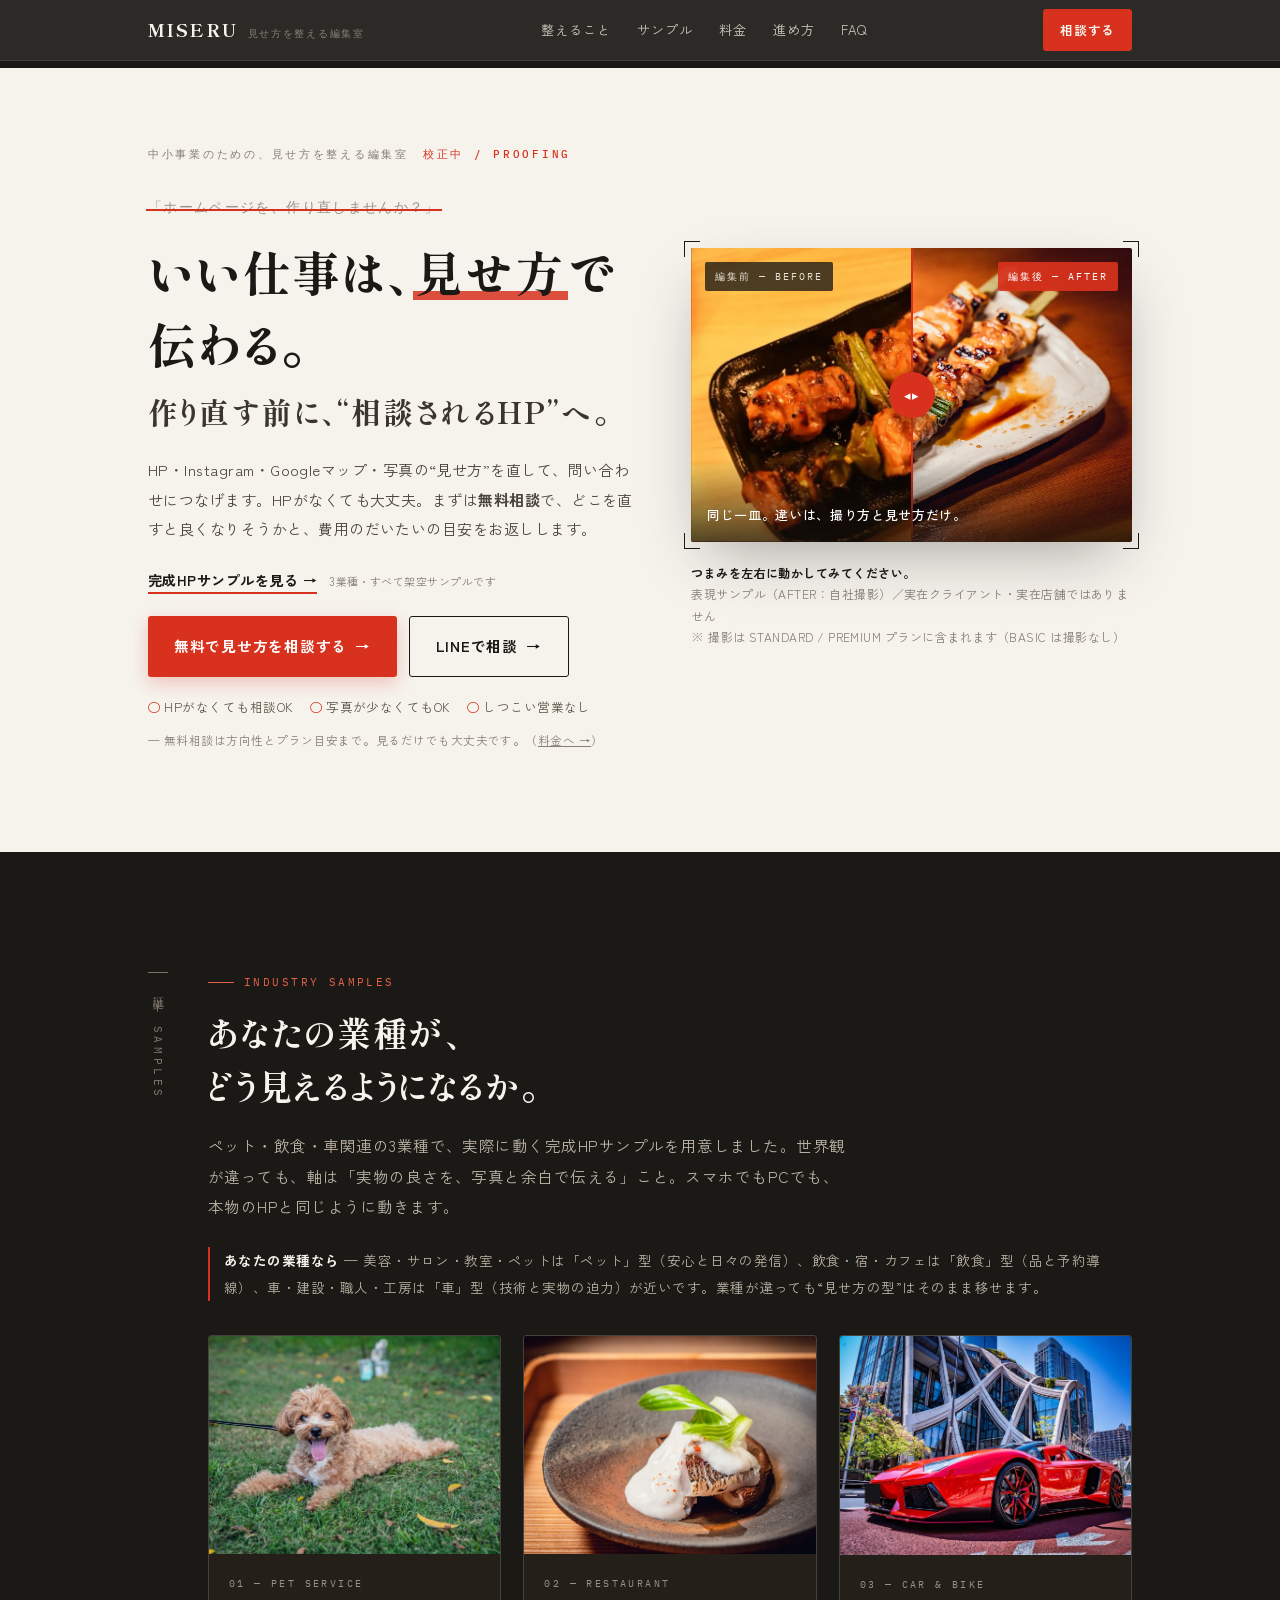
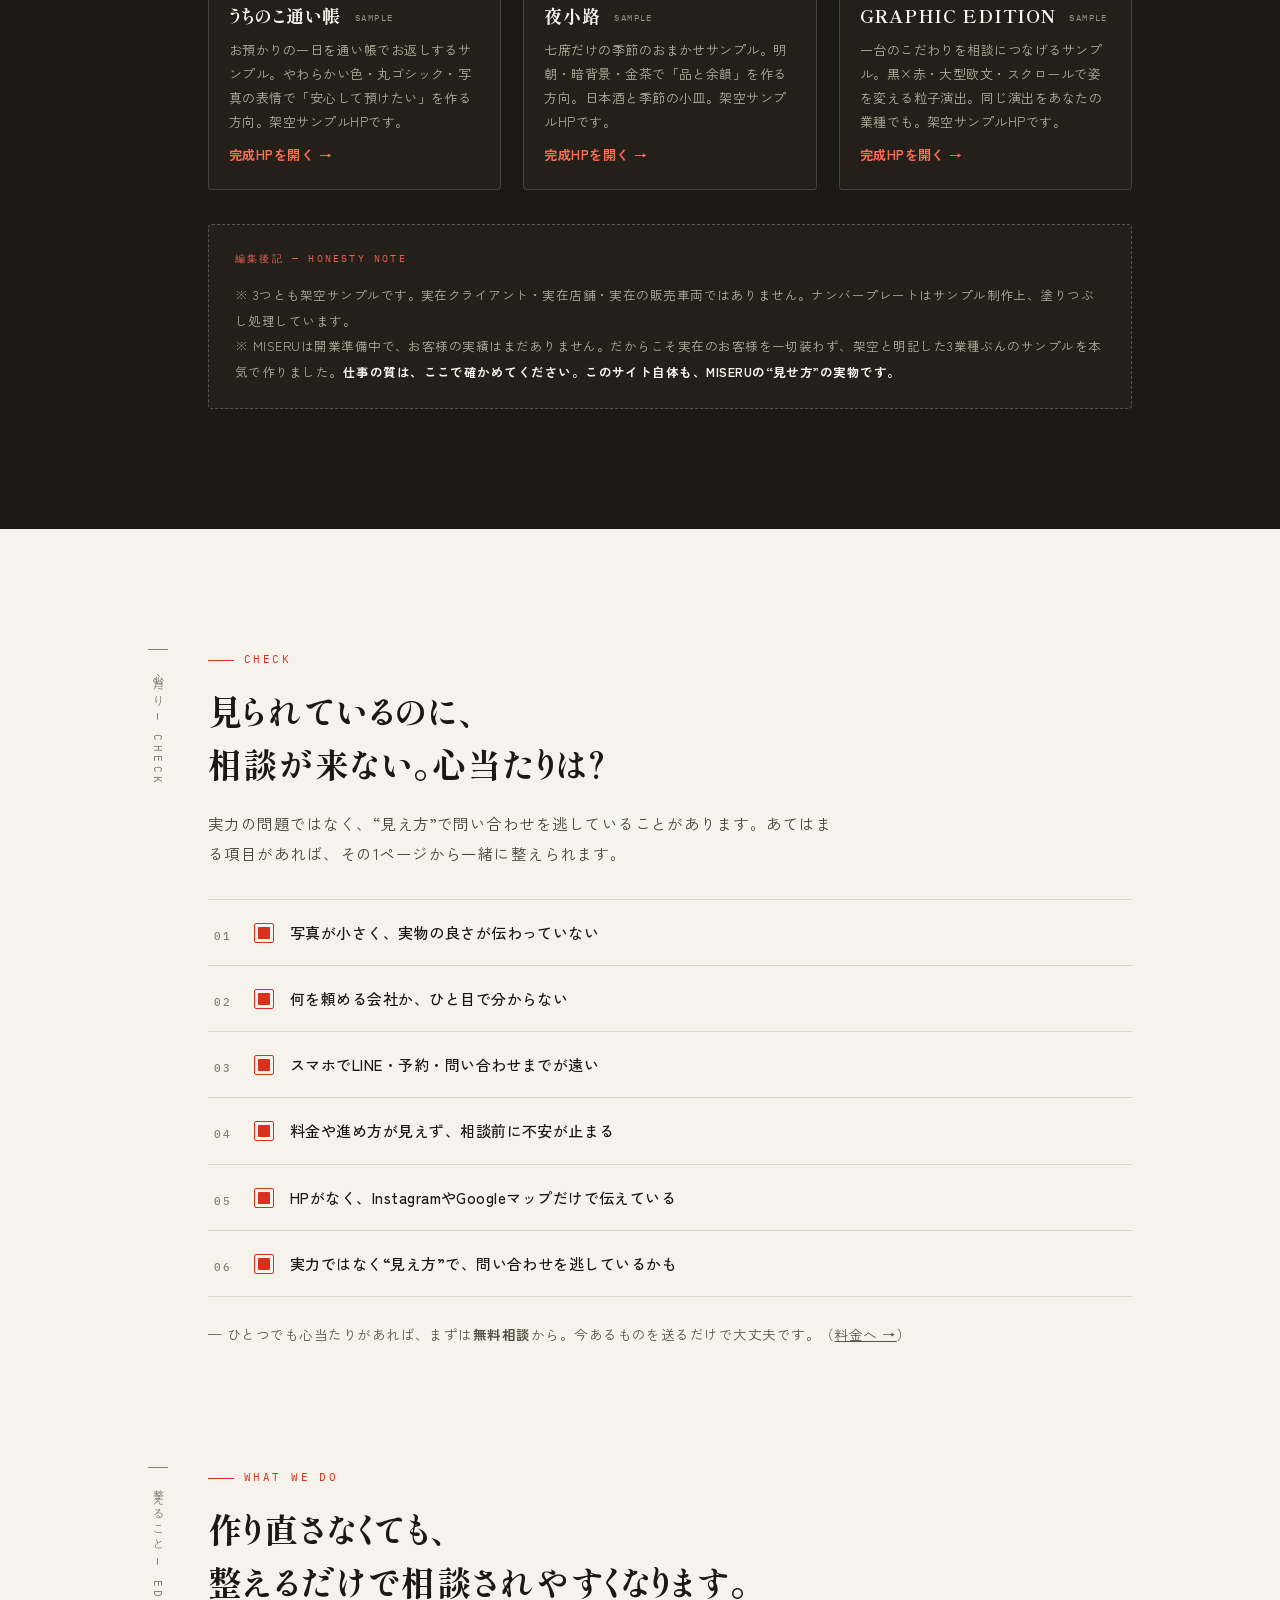
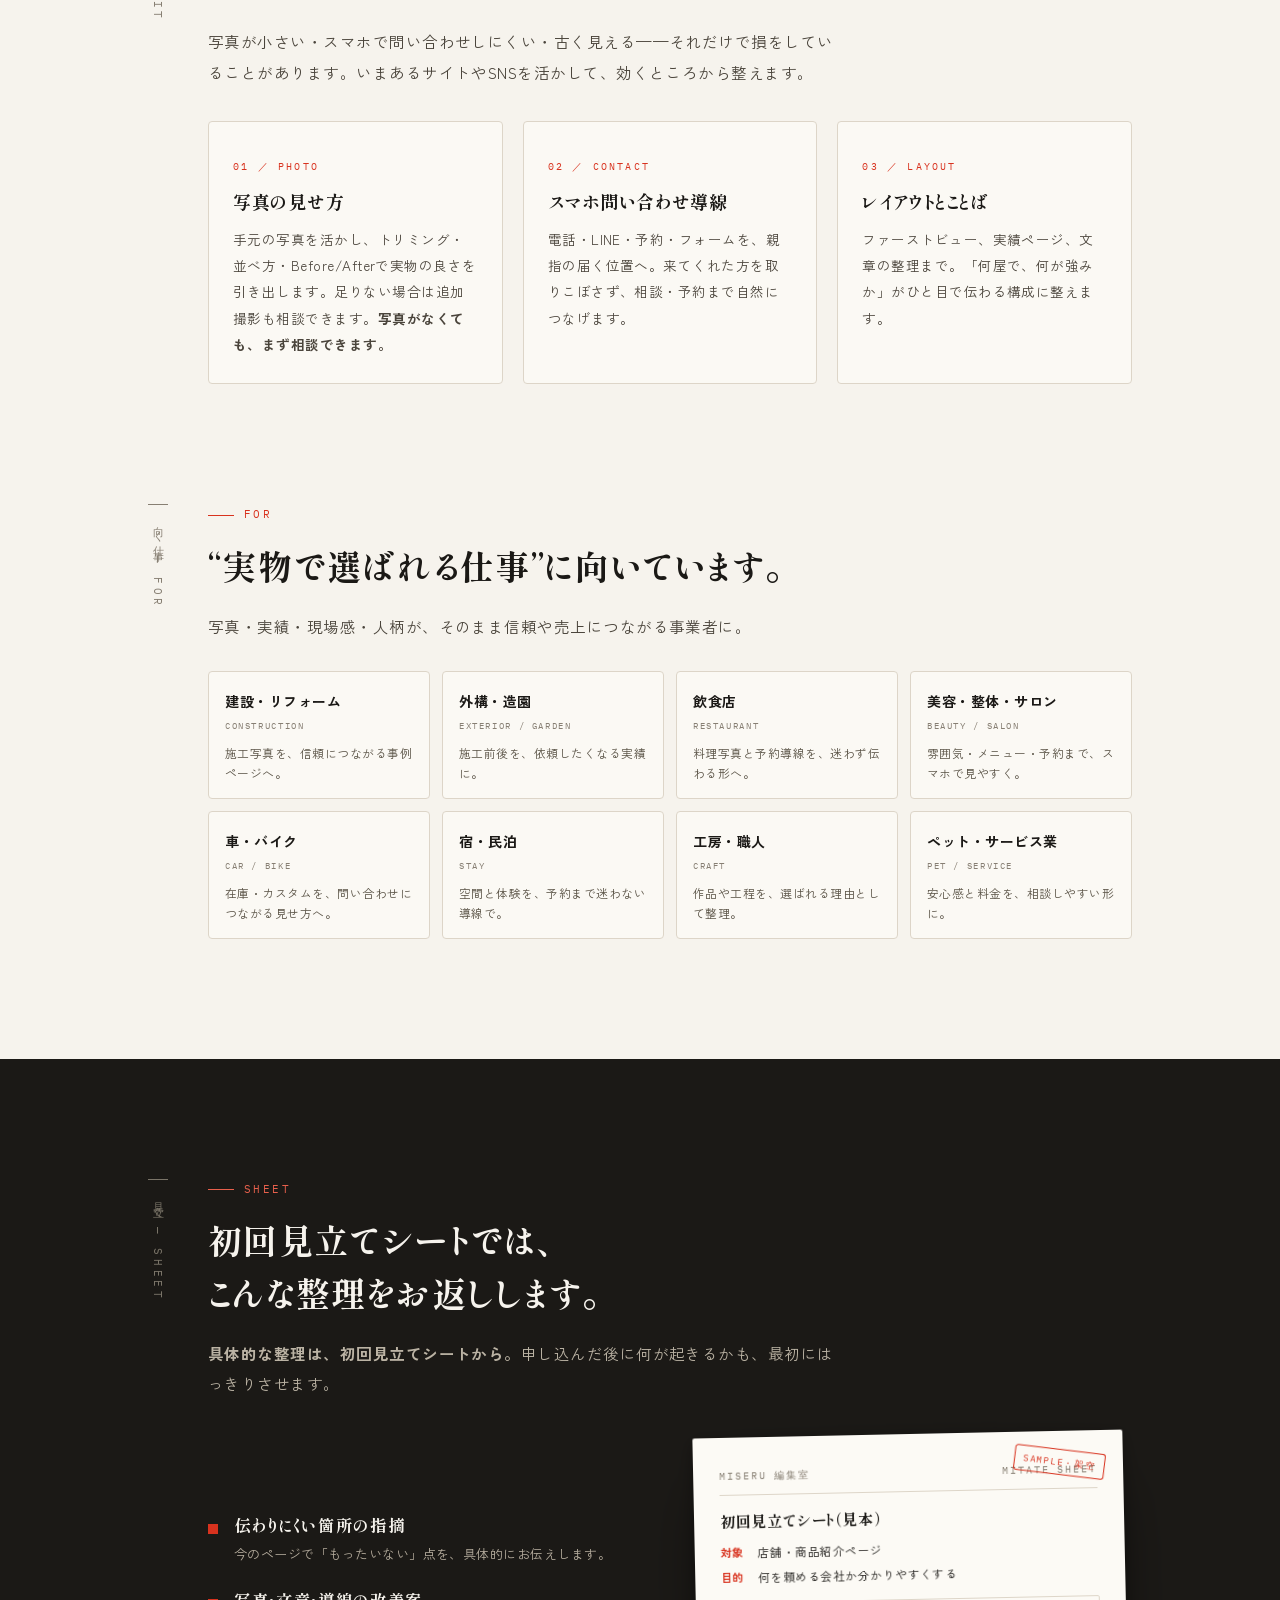
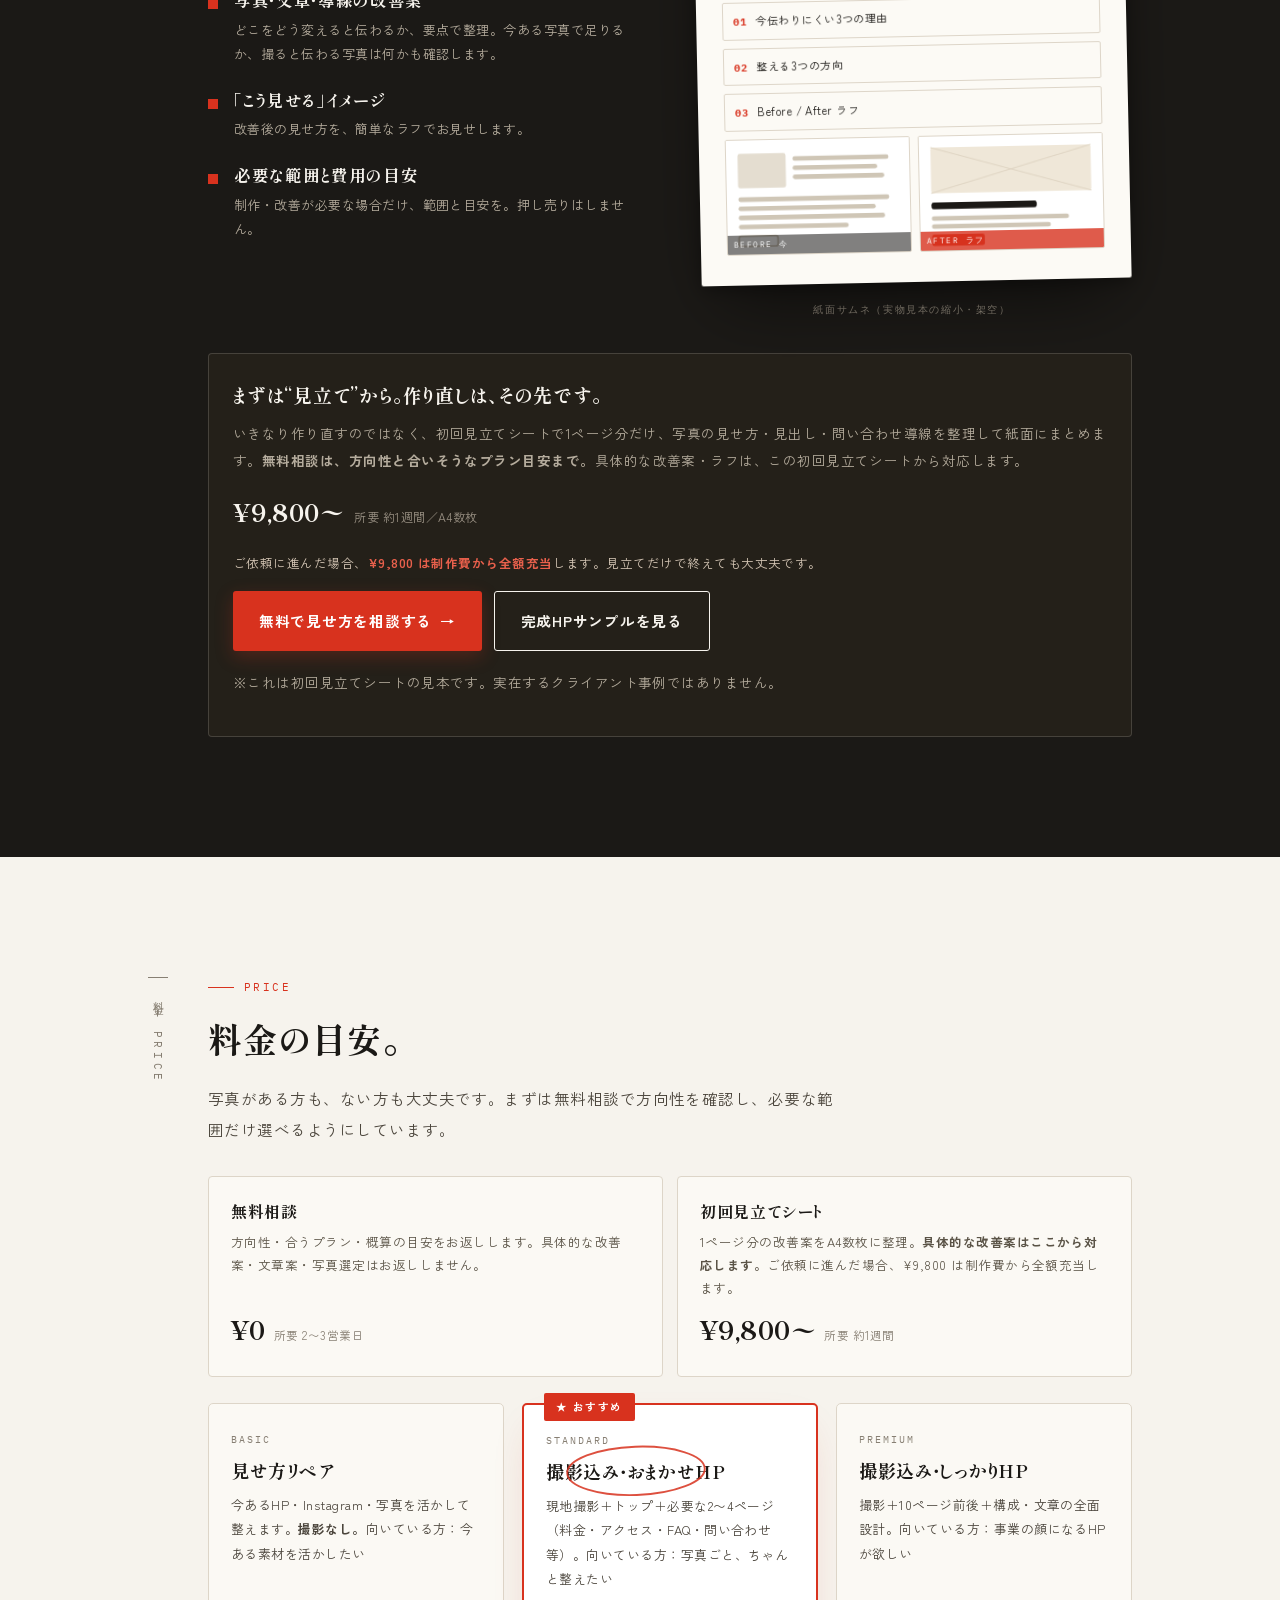
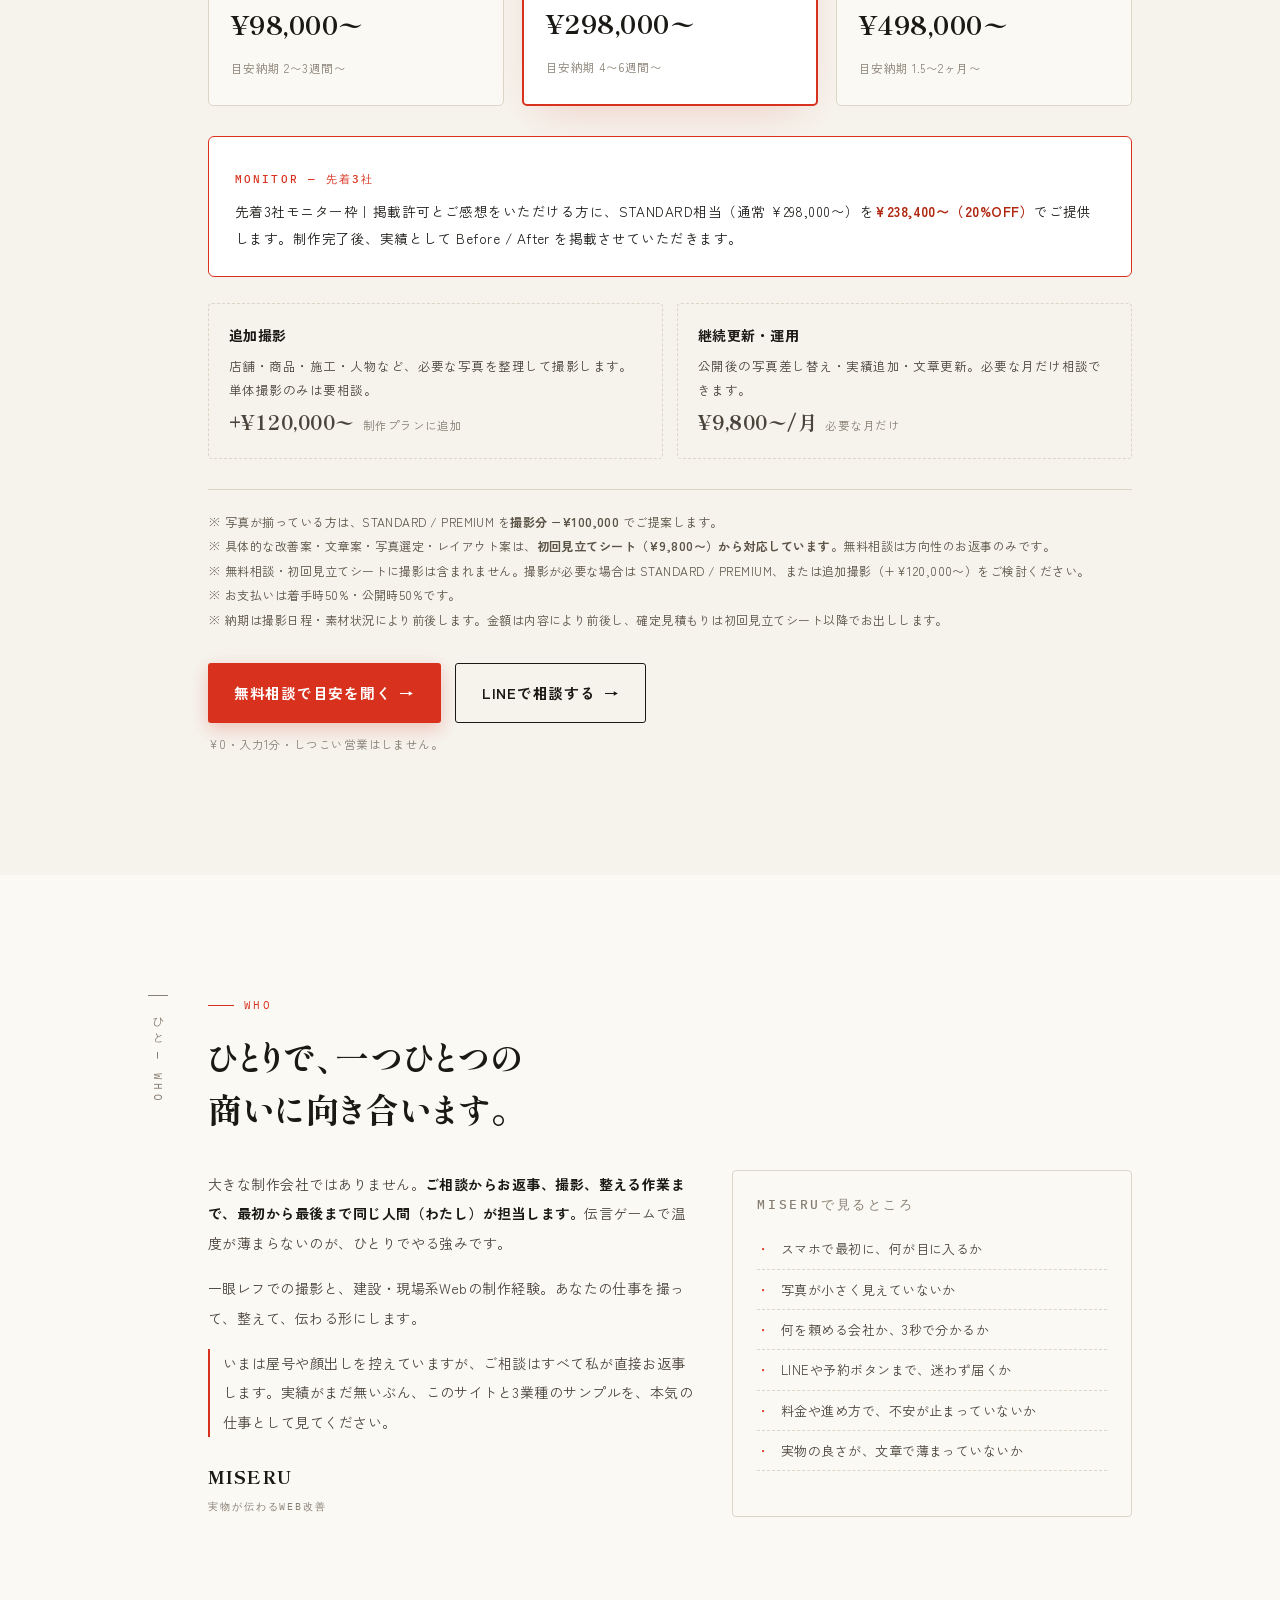
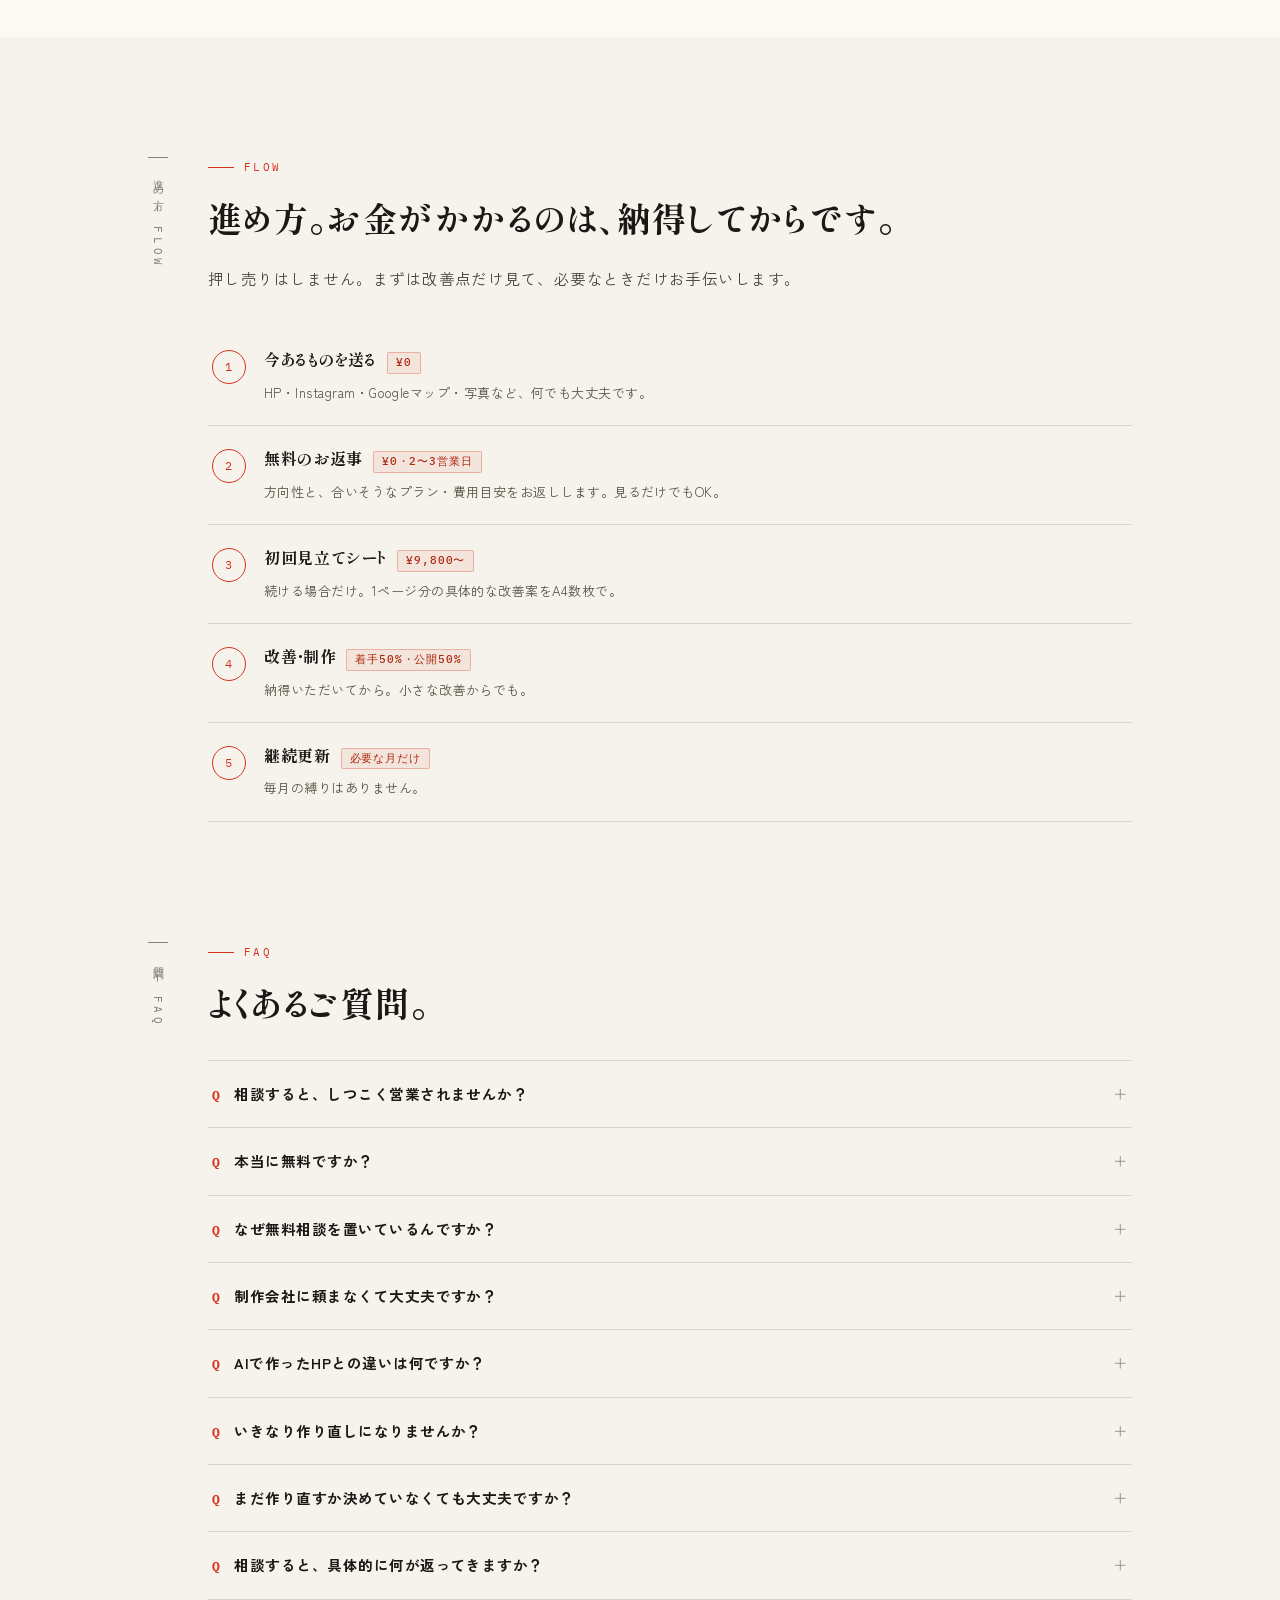
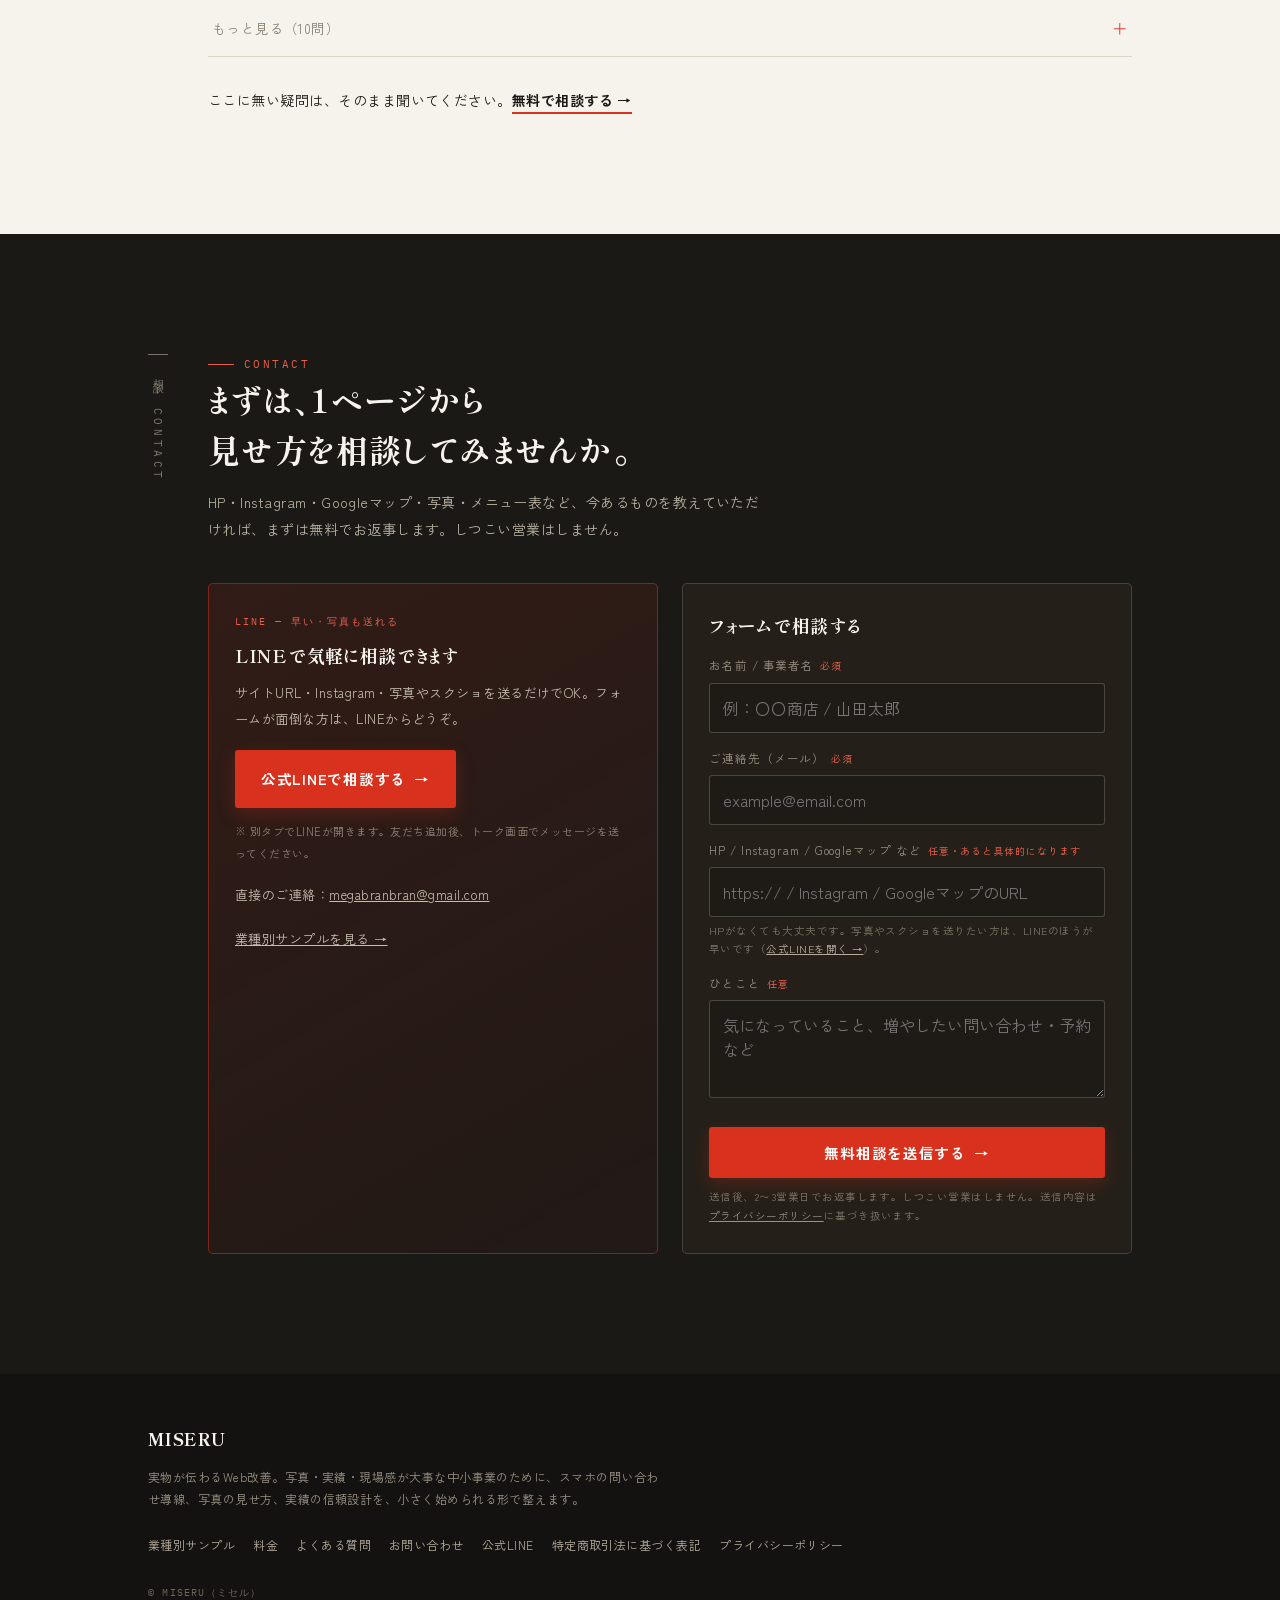
==== index.html @ be129916 "fix: デザインシステム統一 + 品質改善7点 - samples-shared.css / sample.html: 旧配色(#b15c3c)・旧フォント(Noto Sans JP)を朱入れ系(#" ====
<!DOCTYPE html>
<html lang="ja">
<head>
<script>document.documentElement.classList.add('js')</script>
<meta charset="UTF-8">
<meta name="viewport" content="width=device-width, initial-scale=1.0, viewport-fit=cover">
<title>ミセル｜いい仕事は、見せ方で伝わる。 — 中小事業のHP・見せ方改善</title>
<meta name="description" content="HP・Instagram・Googleマップ・写真から、実物の魅力が伝わる1ページへ。中小事業の見せ方を整える編集室、ミセル。HPがなくても、まずは無料相談で方向性とプラン目安をお返しします。">
<!-- DOMAIN-MIGRATION: 独自ドメイン移行時に要書き換え（canonical / og:url / og:image / twitter:image / JSON-LD内URL） -->
<link rel="canonical" href="https://miseru-web.pages.dev/">
<meta property="og:title" content="ミセル｜いい仕事は、見せ方で伝わる。">
<meta property="og:description" content="写真・文章・スマホ導線を整えて、実物の魅力が伝わるHPへ。中小事業のHPを「相談されるページ」に整えます。">
<meta property="og:type" content="website">
<meta property="og:url" content="https://miseru-web.pages.dev/">
<meta property="og:image" content="https://miseru-web.pages.dev/img/og-image.png">
<meta property="og:image:width" content="1200">
<meta property="og:image:height" content="630">
<meta property="og:locale" content="ja_JP">
<meta property="og:site_name" content="ミセル｜MISERU">
<meta name="twitter:card" content="summary_large_image">
<meta name="twitter:title" content="ミセル｜いい仕事は、見せ方で伝わる。">
<meta name="twitter:description" content="写真・文章・スマホ導線を整えて、実物の魅力が伝わるHPへ。中小事業のHPを「相談されるページ」に整えます。">
<meta name="twitter:image" content="https://miseru-web.pages.dev/img/og-image.png">
<meta name="theme-color" content="#1B1916">
<link rel="icon" href="favicon.svg" type="image/svg+xml">
<link rel="preconnect" href="https://fonts.googleapis.com">
<link rel="preconnect" href="https://fonts.gstatic.com" crossorigin>
<link href="https://fonts.googleapis.com/css2?family=Shippori+Mincho+B1:wght@600;700;800&family=Zen+Kaku+Gothic+New:wght@400;500;700&family=IBM+Plex+Mono:wght@400;500&display=swap" rel="stylesheet">
<!--
  ============ 2026-06 「朱入れ」全面リデザイン（モック _mock-top-shuire-v2.html より移植） ============
  ・コンセプト：校正・編集室メタファー（朱赤 #D8321E／紙 #F6F3ED／墨 #1B1916／トンボ・縦書きレール・mono）
  ・FVの没コピー取り消し線＝「作り直さず整える」の実演
  ・旧アンカー互換：#industry-samples / #miss / #industries / #about / #sample-detail を維持
  ・実写（自社撮影＝「見せ方サンプル」。制作実績ではない）：
    - FVスライダー: img/home/demo-yakitori(-before).webp/.jpg（焼き鳥）
    - サンプル帯: img/samples/{pet,food,car}/optimized/*-hero
  ==============================================================
-->
<style>
/* ============ TOKENS ============ */
:root{
  --ink:#1B1916;
  --ink-2:#242019;
  --paper:#F6F3ED;
  --paper-2:#FBF9F4;
  --shu:#D8321E;
  --shu-deep:#B0260F;
  --shu-soft:#E8604C;
  --grey:#877F73;
  --line:#DDD5C8;
  --line-ink:rgba(246,243,237,.16);
  --serif:'Shippori Mincho B1','Hiragino Mincho ProN','Yu Mincho','Noto Serif JP',serif;
  --sans:'Zen Kaku Gothic New','Hiragino Kaku Gothic ProN','Yu Gothic','Noto Sans JP',sans-serif;
  --mono:'IBM Plex Mono',ui-monospace,'SF Mono',Menlo,monospace;
  --max:1080px;
  --pad:clamp(20px,5vw,48px);
  --ease:cubic-bezier(.2,.7,.3,1);
}
*{margin:0;padding:0;box-sizing:border-box}
html{scroll-behavior:smooth;scroll-padding-top:72px}
body{
  font-family:var(--sans);
  background:var(--ink);
  color:var(--ink);
  line-height:1.95;
  letter-spacing:.03em;
  font-size:15.5px;
  -webkit-font-smoothing:antialiased;
  overflow-x:hidden;
}
img{display:block;max-width:100%}
a{color:inherit}
h1,h2,h3,h4{font-family:var(--serif);font-weight:700;line-height:1.55;letter-spacing:.04em;font-feature-settings:"palt"}
.wrap{max-width:var(--max);margin:0 auto;padding:0 var(--pad)}
:focus-visible{outline:2px solid var(--shu);outline-offset:3px;border-radius:2px}
.sec--ink :focus-visible{outline-color:var(--shu-soft)}

/* ============ 校正記号（共通装飾） ============ */
.kicker{
  font-family:var(--mono);font-size:11px;letter-spacing:.22em;
  color:var(--shu);text-transform:uppercase;display:flex;align-items:center;gap:10px;
}
.kicker::before{
  content:"";width:26px;height:1px;background:var(--shu);
  transform:scaleX(0);transform-origin:left;transition:transform .7s var(--ease) .15s;
}
.kicker.in::before{transform:scaleX(1)}
.sec--ink .kicker{color:var(--shu-soft)}
.sec--ink .kicker::before{background:var(--shu-soft)}
.u-shu{
  background:linear-gradient(transparent 78%, rgba(216,50,30,.85) 78%, rgba(216,50,30,.85) 92%, transparent 92%);
  padding:0 .06em;
}

/* ============ HEADER ============ */
header{
  position:fixed;inset:0 0 auto 0;z-index:50;
  background:rgba(27,25,22,.92);backdrop-filter:blur(8px);
  border-bottom:1px solid var(--line-ink);
}
.hd{display:flex;align-items:center;justify-content:space-between;height:60px;max-width:var(--max);margin:0 auto;padding:0 var(--pad)}
.hd-logo{font-family:var(--serif);font-weight:800;font-size:18px;color:var(--paper);text-decoration:none;letter-spacing:.08em;display:flex;align-items:baseline;gap:10px}
.hd-logo small{font-family:var(--mono);font-weight:400;font-size:9.5px;letter-spacing:.18em;color:var(--grey)}
.hd-nav{display:none;gap:26px}
.hd-nav a{color:#CFC8BC;text-decoration:none;font-size:13px;letter-spacing:.08em}
.hd-nav a:hover{color:var(--paper)}
.hd-cta{display:none;font-size:12.5px;font-weight:700;color:var(--paper);text-decoration:none;border:1px solid var(--shu);background:var(--shu);padding:8px 16px;border-radius:3px;letter-spacing:.06em}
.hd-cta:hover{background:var(--shu-deep)}
.burger{
  display:flex;flex-direction:column;justify-content:center;gap:5px;
  width:42px;height:42px;padding:0 8px;background:transparent;border:1px solid var(--line-ink);
  border-radius:3px;cursor:pointer;
}
.burger span{display:block;height:1.5px;background:var(--paper);transition:transform .3s}
@media(min-width:880px){
  .hd-nav{display:flex}
  .hd-cta{display:inline-block}
  .burger{display:none}
}
@media(max-width:560px){.hd-logo small{display:none}}

/* drawer（モバイルナビ） */
.drawer{position:fixed;inset:0;z-index:80;display:none}
.drawer.open{display:block}
.drawer .ov{position:absolute;inset:0;background:rgba(15,13,11,.6)}
.drawer .panel{
  position:absolute;top:0;right:0;bottom:0;width:min(82vw,330px);
  background:var(--ink);border-left:1px solid var(--line-ink);
  padding:64px 30px 30px;display:flex;flex-direction:column;gap:2px;overflow-y:auto;
}
.drawer .panel a{
  color:#CFC8BC;text-decoration:none;font-size:14.5px;font-weight:500;
  padding:13px 2px;border-bottom:1px solid var(--line-ink);letter-spacing:.05em;
}
.drawer .panel a:hover{color:var(--paper)}
.drawer .x{
  position:absolute;top:14px;right:18px;width:38px;height:38px;
  background:transparent;border:0;color:var(--paper);font-size:22px;cursor:pointer;
}

/* ============ SECTIONS ============ */
.sec{padding:clamp(72px,11vw,120px) 0;background:var(--paper);color:var(--ink)}
.sec--ink{background:var(--ink);color:var(--paper)}
.sec--alt{background:var(--paper-2)}
.sec-grid{display:grid;gap:18px}
@media(min-width:1000px){
  .sec-grid{grid-template-columns:60px 1fr;gap:0}
  .rail{position:relative}
  .rail span{
    writing-mode:vertical-rl;text-orientation:mixed;
    font-family:var(--mono);font-size:10.5px;letter-spacing:.34em;color:var(--grey);
    position:sticky;top:100px;display:inline-block;padding-top:14px;
    border-top:1px solid currentColor;
  }
  .sec--ink .rail span{color:#7A7468}
}
@media(max-width:999px){
  /* モバイルではrail（縦書きラベル）は装飾過多なので非表示にして本文に集中 */
  .rail{display:none}
}
.h2{font-size:clamp(24px,4vw,34px);margin:14px 0 18px}
.lead{max-width:640px;color:#4A443B}
.sec--ink .lead{color:#BBB3A4}

/* ============ FV ============ */
.fv{background:var(--paper);padding:calc(60px + clamp(48px,8vw,84px)) 0 clamp(64px,9vw,100px);position:relative}
.fv::before{content:"";position:absolute;inset:60px 0 auto 0;height:8px;background:var(--ink)}
.fv-grid{display:grid;gap:44px;align-items:center}
@media(min-width:960px){.fv-grid{grid-template-columns:1.05fr .95fr;gap:56px}}
.fv-meta{font-family:var(--mono);font-size:10.5px;letter-spacing:.26em;color:var(--grey);margin-bottom:26px;display:flex;gap:14px;flex-wrap:wrap}
.fv-meta b{color:var(--shu);font-weight:500}
.draft{
  display:inline-block;position:relative;
  font-family:var(--mono);font-size:clamp(12px,1.6vw,13.5px);color:#9B9385;
  letter-spacing:.1em;margin-bottom:14px;
}
.draft::after{
  content:"";position:absolute;left:-2px;right:-2px;top:55%;height:2px;background:var(--shu);
  transform:scaleX(0);transform-origin:left;transition:transform .7s cubic-bezier(.7,0,.2,1) .5s;
}
.draft.on::after{transform:scaleX(1)}
.fv h1{font-size:clamp(30px,5.4vw,48px);font-weight:800;line-height:1.5;margin-bottom:22px}
.fv h1 .sm{display:block;font-size:.62em;font-weight:700;color:#3A352D;margin-top:10px}
.fv-lead{max-width:520px;color:#4A443B;margin-bottom:24px;font-size:15px}
.fv-sample-link{margin-bottom:22px;font-size:14px}
.fv-sample-link a{font-weight:700;color:var(--ink);text-decoration:none;border-bottom:2px solid var(--shu);padding-bottom:2px}
.fv-sample-link .nt{display:inline-block;margin-left:12px;font-size:11px;color:var(--grey)}
.fv-cta{display:flex;gap:12px;flex-wrap:wrap;margin-bottom:18px}
.btn{
  display:inline-flex;align-items:center;gap:8px;text-decoration:none;
  font-weight:700;font-size:14.5px;letter-spacing:.05em;
  padding:15px 26px;border-radius:3px;transition:transform .2s,box-shadow .2s,background .2s;
  border:0;cursor:pointer;font-family:var(--sans);
}
.btn:hover{transform:translateY(-2px)}
.btn .arw{transition:transform .25s}
.btn:hover .arw{transform:translateX(3px)}
.btn--shu{background:var(--shu);color:#fff;box-shadow:0 6px 18px rgba(216,50,30,.25)}
.btn--shu:hover{background:var(--shu-deep)}
.btn--ghost{border:1.5px solid var(--ink);color:var(--ink);background:transparent}
.sec--ink .btn--ghost{border-color:var(--paper);color:var(--paper)}
.badges{display:flex;gap:16px;flex-wrap:wrap;font-size:12.5px;color:#5A5346;margin-bottom:10px}
.badges b{color:var(--shu);font-weight:700;margin-right:3px}
.fv-note{font-size:11.5px;color:var(--grey)}
.fv-note a{color:var(--grey)}

/* --- 朱入れスライダー --- */
.proof{position:relative}
.tonbo{position:relative}
.tonbo i{position:absolute;width:16px;height:16px;border:0 solid var(--ink);z-index:4;pointer-events:none}
.tonbo .t1{top:-7px;left:-7px;border-top-width:1.5px;border-left-width:1.5px}
.tonbo .t2{top:-7px;right:-7px;border-top-width:1.5px;border-right-width:1.5px}
.tonbo .t3{bottom:-7px;left:-7px;border-bottom-width:1.5px;border-left-width:1.5px}
.tonbo .t4{bottom:-7px;right:-7px;border-bottom-width:1.5px;border-right-width:1.5px}
.cmp{
  position:relative;overflow:hidden;border-radius:2px;
  aspect-ratio:3/2;width:100%; /* 写真実寸(1400x933/900x600)と同比率。4/5だと焼き鳥が見切れる */
  box-shadow:0 24px 60px -18px rgba(27,25,22,.38);
  touch-action:pan-y;cursor:ew-resize;user-select:none;-webkit-user-select:none;
  --pos:50%;
}
.cmp img{position:absolute;inset:0;width:100%;height:100%;object-fit:cover;pointer-events:none}
.cmp .before{clip-path:inset(0 calc(100% - var(--pos)) 0 0)}
.cmp-bar{position:absolute;top:0;bottom:0;left:var(--pos);width:2px;background:var(--shu);z-index:3;transform:translateX(-1px)}
.cmp-handle{
  position:absolute;top:50%;left:var(--pos);transform:translate(-50%,-50%);z-index:4;
  width:46px;height:46px;border-radius:50%;background:var(--shu);color:#fff;
  display:flex;align-items:center;justify-content:center;gap:2px;
  font-size:13px;box-shadow:0 4px 14px rgba(0,0,0,.35);
  outline-offset:3px;
}
.cmp-handle:focus-visible{outline:2px solid var(--ink)}
.cmp-tag{
  position:absolute;z-index:3;top:14px;
  font-family:var(--mono);font-size:10px;letter-spacing:.2em;
  padding:5px 10px;border-radius:2px;
}
.tag-b{left:14px;background:rgba(27,25,22,.78);color:#E8E2D6}
.tag-a{right:14px;background:rgba(216,50,30,.92);color:#fff}
.cmp-cap{
  position:absolute;z-index:3;bottom:0;left:0;right:0;
  padding:42px 16px 14px;color:#fff;font-size:13px;font-weight:500;letter-spacing:.05em;
  background:linear-gradient(transparent,rgba(15,13,11,.72));pointer-events:none;
}
.proof-notes{margin-top:20px;font-size:12px;color:var(--grey);line-height:1.8}
.proof-notes b{color:var(--ink)}

/* ============ TEASER（墨帯・3分岐） ============ */
.teaser{background:var(--ink);border-top:1px solid var(--line-ink)}
.teaser .row{
  max-width:var(--max);margin:0 auto;padding:0 var(--pad);
  display:grid;grid-template-columns:repeat(3,1fr);
}
.teaser a{
  display:flex;align-items:center;gap:10px;justify-content:center;
  padding:20px 10px;text-decoration:none;color:#CFC8BC;font-size:13.5px;font-weight:700;letter-spacing:.05em;
  border-left:1px solid var(--line-ink);transition:color .25s,background .25s;
}
.teaser a:first-child{border-left:0}
.teaser a:hover{color:var(--paper);background:rgba(216,50,30,.1)}
.teaser .no{font-family:var(--mono);font-size:9.5px;letter-spacing:.18em;color:var(--shu-soft);font-weight:400}
@media(max-width:760px){
  .teaser .row{grid-template-columns:1fr}
  .teaser a{border-left:0;border-top:1px solid var(--line-ink);justify-content:flex-start;padding:15px 4px}
  .teaser a:first-child{border-top:0}
}

/* ============ SAMPLES（墨） ============ */
.cards3{display:grid;gap:22px;margin-top:34px}
@media(min-width:820px){.cards3{grid-template-columns:repeat(3,1fr)}}
.scard{background:var(--ink-2);border:1px solid var(--line-ink);border-radius:4px;overflow:hidden;text-decoration:none;color:var(--paper);display:flex;flex-direction:column;transition:transform .25s,border-color .25s}
.scard:hover{transform:translateY(-4px);border-color:rgba(216,50,30,.55)}
.scard .ph{aspect-ratio:4/3;overflow:hidden;background:#2C2823}
.scard .ph img{width:100%;height:100%;object-fit:cover;transition:transform .9s var(--ease)}
.scard:hover .ph img{transform:scale(1.02)}
.scard .bd{padding:20px 20px 22px;display:flex;flex-direction:column;gap:8px;flex:1}
.scard .no{font-family:var(--mono);font-size:10px;letter-spacing:.24em;color:#9A9184}
.scard h3{font-size:18px;color:var(--paper)}
.scard h3 small{font-family:var(--mono);font-weight:400;font-size:9px;letter-spacing:.16em;color:#9A9184;margin-left:8px;vertical-align:2px}
.scard p{font-size:13px;color:#B5AC9D;line-height:1.85;flex:1}
.scard .go{font-size:13px;font-weight:700;color:#FF6B55}
.s-guide{margin-top:26px;font-size:13.5px;color:#BBB3A4;border-left:2px solid var(--shu);padding-left:14px;line-height:2}
.s-guide b{color:var(--paper)}
/* 編集後記（正直宣言） */
.honesty{
  margin-top:34px;background:var(--ink-2);border:1px dashed rgba(246,243,237,.25);
  border-radius:4px;padding:24px 26px;position:relative;
}
.honesty .hh{font-family:var(--mono);font-size:10px;letter-spacing:.22em;color:var(--shu-soft);margin-bottom:12px}
.honesty p{font-size:12.5px;color:#B5AC9D;line-height:2.05}
.honesty b{color:var(--paper)}

/* ============ チェックリスト ============ */
.checks{display:grid;gap:0;margin-top:30px;border-top:1px solid var(--line)}
.checks li{
  list-style:none;display:flex;gap:16px;align-items:flex-start;
  padding:18px 6px;border-bottom:1px solid var(--line);font-size:15px;font-weight:500;
}
.checks .bx{flex:none;width:20px;height:20px;margin-top:5px;border:1.5px solid var(--shu);border-radius:2px;position:relative}
.checks .bx::after{
  content:"";position:absolute;inset:3px;background:var(--shu);border-radius:1px;
  transform:scale(0);transition:transform .35s cubic-bezier(.6,1.6,.4,1);
}
.checks li.in .bx::after{transform:scale(1)}
.checks .num{font-family:var(--mono);font-size:10.5px;color:var(--grey);letter-spacing:.15em;margin-top:8px;flex:none;width:24px}
.aftercheck{margin-top:24px;font-size:13.5px;color:#5A5346}
.aftercheck a{color:#5A5346}

/* ============ 整える3つ ============ */
.do3{display:grid;gap:20px;margin-top:34px}
@media(min-width:820px){.do3{grid-template-columns:repeat(3,1fr)}}
.do3 article{border:1px solid var(--line);background:#FBF9F4;border-radius:4px;padding:26px 24px}
.do3 .no{font-family:var(--mono);font-size:10px;letter-spacing:.22em;color:var(--shu)}
.do3 h3{font-size:18px;margin:10px 0 10px}
.do3 p{font-size:13.5px;color:#4A443B;line-height:1.95}

/* ============ For業種チップ ============ */
.chips{display:grid;gap:12px;margin-top:30px;grid-template-columns:repeat(2,1fr)}
@media(min-width:880px){.chips{grid-template-columns:repeat(4,1fr)}}
.chip{border:1px solid var(--line);border-radius:4px;padding:16px 16px 14px;background:#FBF9F4}
.chip b{display:block;font-size:14px;letter-spacing:.04em}
.chip i{display:block;font-style:normal;font-family:var(--mono);font-size:9px;letter-spacing:.18em;color:var(--grey);margin:2px 0 8px}
.chip p{font-size:11.8px;color:#5A5346;line-height:1.75}

/* ============ 見立てシート（墨に浮く紙） ============ */
.sheet-grid{display:grid;gap:44px;margin-top:36px;align-items:center}
@media(min-width:960px){.sheet-grid{grid-template-columns:1fr 1fr}}
.sheet-list{display:grid;gap:22px}
.sheet-list article{display:flex;gap:16px}
.sheet-list .sq{flex:none;width:10px;height:10px;background:var(--shu);margin-top:11px}
.sheet-list h3{font-size:16.5px;color:var(--paper);margin-bottom:4px}
.sheet-list p{font-size:13px;color:#B5AC9D;line-height:1.85}
.a4{
  background:#FCFAF5;color:var(--ink);border-radius:2px;
  padding:30px 26px;transform:rotate(-1.2deg);
  box-shadow:0 30px 70px -20px rgba(0,0,0,.6),0 4px 16px rgba(0,0,0,.3);
  font-size:12px;line-height:1.8;position:relative;max-width:430px;margin:0 auto;
  overflow:hidden; /* 回転で右上スタンプ等が画面外へ流れるのを防止 */
}
@media(max-width:480px){.a4{transform:rotate(-0.6deg);padding:24px 20px}.a4 .stamp{font-size:8.5px;padding:3px 6px;top:14px;right:14px}}
.a4 .mh{font-family:var(--mono);font-size:9.5px;letter-spacing:.2em;color:var(--grey);display:flex;justify-content:space-between;border-bottom:1px solid var(--line);padding-bottom:10px;margin-bottom:14px}
.a4 h4{font-family:var(--serif);font-size:15px;margin-bottom:10px}
.a4 dl{display:grid;grid-template-columns:auto 1fr;gap:4px 14px;margin-bottom:14px}
.a4 dt{font-weight:700;color:var(--shu);font-size:11px}
.a4 dd{font-size:11.5px}
.a4 .rows{display:grid;gap:8px}
.a4 .rows div{border:1px solid var(--line);border-radius:2px;padding:8px 10px;font-size:11px}
.a4 .rows b{color:var(--shu);font-family:var(--mono);font-size:9.5px;letter-spacing:.12em;margin-right:8px}
.a4 .ba{display:grid;grid-template-columns:1fr 1fr;gap:8px;margin-top:8px}
.a4 .ba figure{position:relative;aspect-ratio:16/10;border-radius:2px;overflow:hidden;border:1px solid var(--line)}
.a4 .ba img{width:100%;height:100%;object-fit:cover}
.a4 .ba svg{width:100%;height:100%;display:block}
.a4 .ba figcaption{
  position:absolute;left:0;bottom:0;right:0;
  font-family:var(--mono);font-size:8px;letter-spacing:.18em;color:#fff;
  background:rgba(27,25,22,.55);padding:2px 6px;
}
.a4 .ba .af figcaption{background:rgba(216,50,30,.8)}
.a4 .stamp{
  position:absolute;top:18px;right:18px;transform:rotate(8deg);
  border:1.5px solid var(--shu);color:var(--shu);border-radius:3px;
  font-family:var(--mono);font-size:9px;letter-spacing:.2em;padding:4px 8px;
}
.a4-cap{font-family:var(--mono);font-size:10px;letter-spacing:.16em;color:#8B8376;text-align:center;margin-top:18px}
.sheet-cta{margin-top:34px;border:1px solid var(--line-ink);border-radius:4px;padding:26px 24px;background:var(--ink-2)}
.sheet-cta h3{font-size:19px;color:var(--paper);margin-bottom:10px}
.sheet-cta p{font-size:13.5px;color:#B5AC9D;line-height:2;margin-bottom:14px}
.sheet-cta .pr{font-family:var(--serif);font-weight:800;font-size:24px;color:var(--paper)}
.sheet-cta .pr small{font-size:12px;color:#9A9184;font-family:var(--sans);font-weight:400;margin-left:10px}
.sheet-cta .juto{font-size:12.5px;color:#D8C9B8;margin:6px 0 0}
.sheet-cta .juto b{color:var(--shu-soft)}
.s-disc{margin-top:26px;font-size:11.5px;color:#8B8376;line-height:1.9}

/* ============ 料金 ============ */
.p-entry{display:grid;gap:14px;margin:32px 0 26px}
@media(min-width:760px){.p-entry{grid-template-columns:1fr 1fr}}
.p-entry article{border:1px solid var(--line);border-radius:4px;padding:22px;background:#FBF9F4;display:flex;flex-direction:column;gap:6px}
.p-entry h3{font-size:16px}
.p-entry p{font-size:12.5px;color:#5A5346;line-height:1.85;flex:1}
.p-price{font-family:var(--serif);font-weight:800;font-size:25px}
.p-price small{font-size:11.5px;font-family:var(--sans);font-weight:400;color:var(--grey);margin-left:8px}
.plans{display:grid;gap:18px;margin-top:8px}
@media(min-width:880px){.plans{grid-template-columns:repeat(3,1fr)}}
.plan{border:1px solid var(--line);border-radius:5px;padding:26px 22px;background:#FBF9F4;position:relative;display:flex;flex-direction:column;gap:8px}
.plan--reco{border:2px solid var(--shu);background:#fff;box-shadow:0 16px 40px -16px rgba(216,50,30,.22);overflow:visible}
.plan .reco{
  position:absolute;top:-12px;left:20px;background:var(--shu);color:#fff;
  font-size:10.5px;font-weight:700;letter-spacing:.14em;padding:4px 12px;border-radius:2px;
}
.plan .nm{font-family:var(--mono);font-size:10px;letter-spacing:.2em;color:var(--grey)}
.plan h3{font-size:18px}
.plan p{font-size:12.8px;color:#4A443B;line-height:1.9;flex:1}
.plan .dl{font-size:11.5px;color:var(--grey)}
/* 手書き風の朱丸（編集者が選んだ印） */
.maru-wrap{position:relative;display:inline-block}
.maru{
  position:absolute;left:50%;top:50%;width:150%;height:210%;
  transform:translate(-50%,-52%) rotate(-2deg);pointer-events:none;overflow:visible;
}
.maru ellipse{
  fill:none;stroke:var(--shu);stroke-width:2.6;stroke-linecap:round;opacity:.85;
  stroke-dasharray:100;stroke-dashoffset:100;
  transition:stroke-dashoffset 1.1s var(--ease) .45s;
}
.plan--reco.in .maru ellipse{stroke-dashoffset:0}
.p-notes{margin-top:30px;border-top:1px solid var(--line);padding-top:20px;font-size:12px;color:#5A5346;line-height:2.05}
.p-add{display:grid;gap:14px;margin-top:26px}
@media(min-width:760px){.p-add{grid-template-columns:1fr 1fr}}
.p-add article{border:1px dashed var(--line);border-radius:4px;padding:18px 20px;font-size:12.5px;color:#4A443B}
.p-add b{display:block;font-size:14px;color:var(--ink);margin-bottom:4px}
.p-add .p-price{font-size:19px}
/* モニター枠 */
.monitor{
  margin-top:30px;border:1.5px solid var(--shu);border-radius:6px;
  background:#fff;padding:24px 26px;position:relative;
}
.monitor .mtag{font-family:var(--mono);font-size:10.5px;font-weight:500;letter-spacing:.2em;color:var(--shu);text-transform:uppercase}
.monitor p{font-size:13.5px;line-height:2;margin-top:8px}
.monitor b{color:var(--shu-deep)}
/* 料金直下CTA */
.p-cta{display:flex;flex-wrap:wrap;gap:14px;margin-top:30px}
.p-cta-note{margin-top:10px;font-size:11.5px;color:var(--grey)}

/* ============ WHO（料金直後） ============ */
.who-grid{display:grid;gap:36px;margin-top:34px}
@media(min-width:920px){.who-grid{grid-template-columns:1.1fr .9fr}}
.who p{font-size:14px;color:#4A443B;line-height:2.1;margin-bottom:16px}
.who p b{color:var(--ink);font-weight:700}
.who-honest{font-size:12px;color:#6B655A;line-height:1.95;border-left:2px solid var(--shu);padding-left:13px;margin:4px 0 0}
.who-look{border:1px solid var(--line);border-radius:4px;padding:24px;background:#FBF9F4}
.who-look h3{font-size:13px;font-family:var(--mono);font-weight:500;letter-spacing:.2em;color:var(--grey);margin-bottom:14px}
.who-look ul{list-style:none}
.who-look li{font-size:13px;color:#4A443B;padding:7px 0;border-bottom:1px dashed var(--line);display:flex;gap:10px}
.who-look li::before{content:"・";color:var(--shu);flex:none}
.who-sign{margin-top:22px;font-family:var(--serif);font-weight:800;font-size:18px}
.who-sign small{display:block;font-family:var(--mono);font-weight:400;font-size:9.5px;letter-spacing:.2em;color:var(--grey);margin-top:4px}

/* ============ 進め方（価格ラベル付き） ============ */
.flow{display:grid;gap:0;margin-top:34px;counter-reset:fl}
.flow li{
  list-style:none;display:flex;gap:18px;align-items:flex-start;
  padding:20px 4px;border-bottom:1px solid var(--line);counter-increment:fl;
}
.flow .cn{
  flex:none;width:34px;height:34px;border:1.5px solid var(--shu);border-radius:50%;
  display:flex;align-items:center;justify-content:center;
  font-family:var(--mono);font-size:12px;color:var(--shu);margin-top:3px;
}
.flow .cn::before{content:counter(fl)}
.flow h3{font-size:16px;margin-bottom:6px;display:flex;align-items:baseline;gap:10px;flex-wrap:wrap;line-height:1.6}
.flow h3 .yen{font-family:var(--mono);font-size:11px;font-weight:500;letter-spacing:.08em;color:var(--shu-deep);background:rgba(216,50,30,.08);border:1px solid rgba(216,50,30,.3);border-radius:2px;padding:1px 8px}
.flow p{font-size:13px;color:#5A5346}

/* ============ FAQ ============ */
.faq{margin-top:30px;border-top:1px solid var(--line)}
.faq details{border-bottom:1px solid var(--line)}
.faq summary{
  list-style:none;cursor:pointer;display:flex;gap:14px;align-items:baseline;
  padding:19px 4px;font-weight:700;font-size:14.5px;
}
.faq summary::-webkit-details-marker{display:none}
.faq summary::before{content:"Q";font-family:var(--mono);color:var(--shu);flex:none;font-size:13px}
.faq summary::after{content:"＋";margin-left:auto;color:var(--grey);font-weight:400;transition:transform .25s;flex:none}
.faq details[open] summary::after{transform:rotate(45deg)}
.faq .ans{padding:0 4px 22px 30px;font-size:13.5px;color:#4A443B;line-height:2}
.faq .ans a{color:var(--shu-deep)}
.faq-cta{margin-top:30px;font-size:14px}
.faq-cta a{font-weight:700;color:var(--ink);border-bottom:2px solid var(--shu);text-decoration:none;padding-bottom:2px}
.faq-more-btn{display:flex;align-items:center;justify-content:space-between;width:100%;padding:16px 4px;border:0;border-bottom:1px solid var(--line);background:transparent;cursor:pointer;font-size:13.5px;color:var(--grey);font-family:var(--sans);letter-spacing:.03em}
.faq-more-btn:hover{color:var(--ink)}
.faq-more-btn .ico{color:var(--shu);font-size:16px;transition:transform .25s;flex:none}
.faq-more-btn[aria-expanded="true"] .ico{transform:rotate(45deg)}

/* ============ FINAL + CONTACT（墨） ============ */
.final-h{font-size:clamp(24px,3.6vw,32px);color:var(--paper);margin-bottom:14px}
.final-p{color:#BBB3A4;font-size:14px;margin-bottom:26px;max-width:560px}
.c-grid{display:grid;gap:24px;margin-top:40px}
@media(min-width:920px){.c-grid{grid-template-columns:1fr 1fr}}
.c-line{border:1px solid rgba(216,50,30,.5);border-radius:5px;padding:28px 26px;background:linear-gradient(150deg,rgba(216,50,30,.12),rgba(216,50,30,.03))}
.c-line .ctag{font-family:var(--mono);font-size:10px;letter-spacing:.2em;color:var(--shu-soft);margin-bottom:10px;display:block}
.c-line h3{font-size:18px;color:var(--paper);margin-bottom:10px}
.c-line p{font-size:13px;color:#C5BDAF;line-height:2;margin-bottom:18px}
.c-line .sm{font-size:11px;color:#8B8376;margin-top:12px}
.c-mail{font-size:12px;color:#9A9184;margin-top:14px}
.c-mail a{color:#C5BDAF}
.c-form{border:1px solid var(--line-ink);border-radius:5px;padding:28px 26px;background:var(--ink-2)}
.c-form h3{font-size:18px;color:var(--paper);margin-bottom:14px}
.fld{margin-bottom:14px}
.fld label{display:block;font-size:11.5px;color:#9A9184;margin-bottom:6px;letter-spacing:.08em}
.fld label em{font-style:normal;color:var(--shu-soft);font-size:10px;margin-left:6px}
.fld input,.fld textarea{
  width:100%;background:#1E1B17;border:1px solid rgba(246,243,237,.2);border-radius:3px;
  padding:12px 13px;color:var(--paper);font-size:16px;font-family:var(--sans);
}
.fld input:focus-visible,.fld textarea:focus-visible{outline:2px solid var(--shu);outline-offset:1px;border-color:transparent}
.fld .hint{font-size:10.5px;color:#7A7468;margin-top:5px;line-height:1.7}
.fld .hint a{color:#B5AC9D}
.c-form .btn{width:100%;justify-content:center;margin-top:6px}
.c-form .fine{font-size:10.5px;color:#7A7468;margin-top:10px;line-height:1.8}
.c-form .fine a{color:#9A9184}
#form-result{display:none;color:var(--paper)}
#form-result .ok{font-family:var(--serif);font-size:18px;padding:32px 0;line-height:1.8}
#form-result .ok small{display:block;font-family:var(--sans);font-size:13px;color:#9A9184;margin-top:10px}
#form-result .ng{color:#FF8A75;font-size:13px;padding:8px 0;line-height:1.9}

/* ============ FOOTER ============ */
footer{background:#141210;color:#9A9184;padding:48px 0 110px;font-size:12px}
@media(min-width:768px){footer{padding-bottom:48px}}
.ft{max-width:var(--max);margin:0 auto;padding:0 var(--pad)}
.ft-logo{font-family:var(--serif);font-weight:800;font-size:17px;color:var(--paper);margin-bottom:10px}
.ft p{max-width:520px;line-height:1.9;margin-bottom:22px}
.ft-nav{display:flex;gap:18px;flex-wrap:wrap;margin-bottom:26px}
.ft-nav a{color:#B5AC9D;text-decoration:none}
.ft-nav a:hover{color:var(--paper)}
.ft small{display:block;color:#6B655A;font-family:var(--mono);letter-spacing:.12em;font-size:10px}

/* ============ STICKY CTA（モバイル）============ */
.sticky{
  position:fixed;left:0;right:0;bottom:0;z-index:60;display:flex;gap:1px;
  background:rgba(20,18,16,.95);backdrop-filter:blur(6px);
  padding:10px 12px calc(10px + env(safe-area-inset-bottom));
  border-top:1px solid var(--line-ink);
}
.sticky a{
  flex:1;text-align:center;text-decoration:none;font-size:13px;font-weight:700;
  padding:13px 6px;border-radius:3px;letter-spacing:.04em;
}
.sticky .l1{background:#06C755;color:#fff}
.sticky .l2{background:var(--paper);color:var(--ink)}
@media(min-width:880px){.sticky{display:none}}
@media(max-width:879px){#contact{padding-bottom:calc(90px + env(safe-area-inset-bottom))}}

/* ============ REVEAL & MOTION ============ */
/* NN/g: フェードは短く(〜400ms級)・一度だけ・本文を長く隠さない */
.js .rv{opacity:0;transform:translateY(14px);transition:opacity .45s ease,transform .55s var(--ease)}
.js .rv.in{opacity:1;transform:none}
@media(prefers-reduced-motion:reduce){
  *,*::before,*::after{transition:none!important;animation:none!important}
  .rv{opacity:1;transform:none}
  .maru ellipse{stroke-dashoffset:0!important}
  html{scroll-behavior:auto}
}
</style>
</head>
<body>

<header>
  <div class="hd">
    <a class="hd-logo" href="#top">MISERU<small>見せ方を整える編集室</small></a>
    <nav class="hd-nav">
      <a href="#do">整えること</a>
      <a href="#industry-samples">サンプル</a>
      <a href="#pricing">料金</a>
      <a href="#flow">進め方</a>
      <a href="#faq">FAQ</a>
    </nav>
    <a class="hd-cta" href="#contact" data-cta="free-consult">相談する</a>
    <button class="burger" id="burger" aria-label="メニュー"><span></span><span></span><span></span></button>
  </div>
</header>

<div class="drawer" id="drawer">
  <div class="ov" data-close></div>
  <div class="panel">
    <button class="x" id="drawerX" aria-label="閉じる">×</button>
    <a href="#do" data-close>整えること</a>
    <a href="#industry-samples" data-close>サンプル</a>
    <a href="#returns" data-close>初回見立てシート</a>
    <a href="#pricing" data-close>料金</a>
    <a href="#flow" data-close>進め方</a>
    <a href="#faq" data-close>FAQ</a>
    <a href="https://lin.ee/8StAYYY" target="_blank" rel="noopener noreferrer" data-close data-cta="line-consult">LINEで相談 →</a>
    <a href="#contact" data-close data-cta="free-consult" style="color:var(--shu-soft)">無料相談する →</a>
  </div>
</div>

<!-- ============ FV：朱入れ ============ -->
<section class="fv" id="top">
  <div class="wrap fv-grid">
    <div>
      <div class="fv-meta"><span>中小事業のための、見せ方を整える編集室</span><b>校正中 / PROOFING</b></div>
      <span class="draft" id="draft">「ホームページを、作り直しませんか？」</span>
      <h1>いい仕事は、<span class="u-shu">見せ方</span>で伝わる。<span class="sm">作り直す前に、“相談されるHP”へ。</span></h1>
      <p class="fv-lead">HP・Instagram・Googleマップ・写真の“見せ方”を直して、問い合わせにつなげます。HPがなくても大丈夫。まずは<b>無料相談</b>で、どこを直すと良くなりそうかと、費用のだいたいの目安をお返しします。</p>
      <p class="fv-sample-link"><a href="#industry-samples" data-cta="sample-gallery">完成HPサンプルを見る →</a><span class="nt">3業種・すべて架空サンプルです</span></p>
      <div class="fv-cta">
        <a class="btn btn--shu" href="#contact" data-cta="free-consult">無料で見せ方を相談する <span class="arw">→</span></a>
        <a class="btn btn--ghost" href="https://lin.ee/8StAYYY" target="_blank" rel="noopener noreferrer" data-cta="line-consult">LINEで相談 <span class="arw">→</span></a>
      </div>
      <div class="badges">
        <span><b>◯</b>HPがなくても相談OK</span>
        <span><b>◯</b>写真が少なくてもOK</span>
        <span><b>◯</b>しつこい営業なし</span>
      </div>
      <p class="fv-note">— 無料相談は方向性とプラン目安まで。見るだけでも大丈夫です。（<a href="#pricing">料金へ →</a>）</p>
    </div>

    <div class="proof rv">
      <div class="tonbo"><i class="t1"></i><i class="t2"></i><i class="t3"></i><i class="t4"></i>
        <div class="cmp" id="cmp">
          <picture>
            <source srcset="img/home/demo-yakitori.webp" type="image/webp">
            <img class="after" src="img/home/demo-yakitori.jpg" width="1400" height="933" alt="一眼で撮り、余白とトリミングで主役にした焼き鳥の写真">
          </picture>
          <picture>
            <source srcset="img/home/demo-yakitori-before.webp" type="image/webp">
            <img class="before" src="img/home/demo-yakitori-before.jpg" width="900" height="600" alt="スマホでそのまま撮った焼き鳥の写真">
          </picture>
          <span class="cmp-tag tag-b">編集前 — BEFORE</span>
          <span class="cmp-tag tag-a">編集後 — AFTER</span>
          <div class="cmp-bar"></div>
          <div class="cmp-handle" id="handle" role="slider" tabindex="0"
               aria-label="編集前と編集後の比較。左右キーで動かせます"
               aria-valuemin="0" aria-valuemax="100" aria-valuenow="50">◂▸</div>
          <div class="cmp-cap" id="cap">同じ一皿。違いは、撮り方と見せ方だけ。</div>
        </div>
      </div>
      <p class="proof-notes">
        <b>つまみを左右に動かしてみてください。</b><br>
        表現サンプル（AFTER：自社撮影）／実在クライアント・実在店舗ではありません<br>
        ※ 撮影は STANDARD / PREMIUM プランに含まれます（BASIC は撮影なし）
      </p>
    </div>
  </div>
</section>

<!-- ============ 02 サンプル（証拠の先出し・墨） ============ -->
<section class="sec sec--ink" id="industry-samples">
  <div class="wrap sec-grid">
    <div class="rail"><span>証拠 — SAMPLES</span></div>
    <div>
      <p class="kicker">INDUSTRY SAMPLES</p>
      <h2 class="h2 rv">あなたの業種が、<br>どう見えるようになるか。</h2>
      <p class="lead rv">ペット・飲食・車関連の3業種で、実際に動く完成HPサンプルを用意しました。世界観が違っても、軸は「実物の良さを、写真と余白で伝える」こと。スマホでもPCでも、本物のHPと同じように動きます。</p>

      <p class="s-guide rv"><b>あなたの業種なら</b> — 美容・サロン・教室・ペットは「ペット」型（安心と日々の発信）、飲食・宿・カフェは「飲食」型（品と予約導線）、車・建設・職人・工房は「車」型（技術と実物の迫力）が近いです。業種が違っても“見せ方の型”はそのまま移せます。</p>

      <div class="cards3">
        <a class="scard rv" href="sample-pet.html" data-cta="sample-pet">
          <span class="ph"><img src="img/samples/pet/optimized/pet-hero.jpg" width="1200" height="891" alt="ペットサービス業向け完成HPサンプル（架空サンプル）" loading="lazy" decoding="async"></span>
          <span class="bd">
            <span class="no">01 — PET SERVICE</span>
            <h3>うちのこ通い帳 <small>SAMPLE</small></h3>
            <p>お預かりの一日を通い帳でお返しするサンプル。やわらかい色・丸ゴシック・写真の表情で「安心して預けたい」を作る方向。架空サンプルHPです。</p>
            <span class="go">完成HPを開く →</span>
          </span>
        </a>
        <a class="scard rv" href="sample-food.html" data-cta="sample-food">
          <span class="ph"><picture><source srcset="img/samples/food/optimized/food-hero.webp" type="image/webp"><img src="img/samples/food/optimized/food-hero.jpg" width="1600" height="1600" alt="飲食店向け完成HPサンプル（架空サンプル）" loading="lazy" decoding="async"></picture></span>
          <span class="bd">
            <span class="no">02 — RESTAURANT</span>
            <h3>夜小路 <small>SAMPLE</small></h3>
            <p>七席だけの季節のおまかせサンプル。明朝・暗背景・金茶で「品と余韻」を作る方向。日本酒と季節の小皿。架空サンプルHPです。</p>
            <span class="go">完成HPを開く →</span>
          </span>
        </a>
        <a class="scard rv" href="sample-car.html" data-cta="sample-car">
          <span class="ph"><img src="img/samples/car/optimized/car-hero.jpg" width="1400" height="933" alt="車関連業向け完成HPサンプル（架空サンプル）" loading="lazy" decoding="async"></span>
          <span class="bd">
            <span class="no">03 — CAR &amp; BIKE</span>
            <h3>GRAPHIC EDITION <small>SAMPLE</small></h3>
            <p>一台のこだわりを相談につなげるサンプル。黒×赤・大型欧文・スクロールで姿を変える粒子演出。同じ演出をあなたの業種でも。架空サンプルHPです。</p>
            <span class="go">完成HPを開く →</span>
          </span>
        </a>
      </div>

      <div class="honesty rv">
        <p class="hh">編集後記 — HONESTY NOTE</p>
        <p>※ 3つとも架空サンプルです。実在クライアント・実在店舗・実在の販売車両ではありません。ナンバープレートはサンプル制作上、塗りつぶし処理しています。<br>
        ※ MISERUは開業準備中で、お客様の実績はまだありません。だからこそ実在のお客様を一切装わず、架空と明記した3業種ぶんのサンプルを本気で作りました。<b>仕事の質は、ここで確かめてください。このサイト自体も、MISERUの“見せ方”の実物です。</b></p>
      </div>
    </div>
  </div>
</section>

<!-- #sample-detail 後方互換アンカー（旧リンク/LINEリッチメニュー対応・業種別サンプルへ誘導）-->
<section id="sample-detail" style="height:0;overflow:hidden;scroll-margin-top:80px" aria-hidden="true"></section>

<!-- ============ 03 心当たりチェック ============ -->
<section class="sec" id="miss">
  <div class="wrap sec-grid">
    <div class="rail"><span>心当たり — CHECK</span></div>
    <div>
      <p class="kicker">CHECK</p>
      <h2 class="h2 rv">見られているのに、<br>相談が来ない。心当たりは？</h2>
      <p class="lead rv">実力の問題ではなく、“見え方”で問い合わせを逃していることがあります。あてはまる項目があれば、その1ページから一緒に整えられます。</p>

      <ul class="checks">
        <li class="rv"><span class="num">01</span><span class="bx"></span>写真が小さく、実物の良さが伝わっていない</li>
        <li class="rv"><span class="num">02</span><span class="bx"></span>何を頼める会社か、ひと目で分からない</li>
        <li class="rv"><span class="num">03</span><span class="bx"></span>スマホでLINE・予約・問い合わせまでが遠い</li>
        <li class="rv"><span class="num">04</span><span class="bx"></span>料金や進め方が見えず、相談前に不安が止まる</li>
        <li class="rv"><span class="num">05</span><span class="bx"></span>HPがなく、InstagramやGoogleマップだけで伝えている</li>
        <li class="rv"><span class="num">06</span><span class="bx"></span>実力ではなく“見え方”で、問い合わせを逃しているかも</li>
      </ul>
      <p class="aftercheck">— ひとつでも心当たりがあれば、まずは<b>無料相談</b>から。今あるものを送るだけで大丈夫です。（<a href="#pricing">料金へ →</a>）</p>
    </div>
  </div>
</section>

<!-- ============ 04 整える3つ ============ -->
<section class="sec" id="do" style="padding-top:0">
  <div class="wrap sec-grid">
    <div class="rail"><span>整えること — EDIT</span></div>
    <div>
      <p class="kicker">WHAT WE DO</p>
      <h2 class="h2 rv">作り直さなくても、<br>整えるだけで相談されやすくなります。</h2>
      <p class="lead rv">写真が小さい・スマホで問い合わせしにくい・古く見える——それだけで損をしていることがあります。いまあるサイトやSNSを活かして、効くところから整えます。</p>
      <div class="do3">
        <article class="rv">
          <span class="no">01 ／ PHOTO</span>
          <h3>写真の見せ方</h3>
          <p>手元の写真を活かし、トリミング・並べ方・Before/Afterで実物の良さを引き出します。足りない場合は追加撮影も相談できます。<b>写真がなくても、まず相談できます。</b></p>
        </article>
        <article class="rv">
          <span class="no">02 ／ CONTACT</span>
          <h3>スマホ問い合わせ導線</h3>
          <p>電話・LINE・予約・フォームを、親指の届く位置へ。来てくれた方を取りこぼさず、相談・予約まで自然につなげます。</p>
        </article>
        <article class="rv">
          <span class="no">03 ／ LAYOUT</span>
          <h3>レイアウトとことば</h3>
          <p>ファーストビュー、実績ページ、文章の整理まで。「何屋で、何が強みか」がひと目で伝わる構成に整えます。</p>
        </article>
      </div>
    </div>
  </div>
</section>

<!-- ============ 05 向いている仕事 ============ -->
<section class="sec" id="industries" style="padding-top:0">
  <div class="wrap sec-grid">
    <div class="rail"><span>向く仕事 — FOR</span></div>
    <div>
      <p class="kicker">FOR</p>
      <h2 class="h2 rv">“実物で選ばれる仕事”に向いています。</h2>
      <p class="lead rv">写真・実績・現場感・人柄が、そのまま信頼や売上につながる事業者に。</p>
      <div class="chips">
        <div class="chip rv"><b>建設・リフォーム</b><i>CONSTRUCTION</i><p>施工写真を、信頼につながる事例ページへ。</p></div>
        <div class="chip rv"><b>外構・造園</b><i>EXTERIOR / GARDEN</i><p>施工前後を、依頼したくなる実績に。</p></div>
        <div class="chip rv"><b>飲食店</b><i>RESTAURANT</i><p>料理写真と予約導線を、迷わず伝わる形へ。</p></div>
        <div class="chip rv"><b>美容・整体・サロン</b><i>BEAUTY / SALON</i><p>雰囲気・メニュー・予約まで、スマホで見やすく。</p></div>
        <div class="chip rv"><b>車・バイク</b><i>CAR / BIKE</i><p>在庫・カスタムを、問い合わせにつながる見せ方へ。</p></div>
        <div class="chip rv"><b>宿・民泊</b><i>STAY</i><p>空間と体験を、予約まで迷わない導線で。</p></div>
        <div class="chip rv"><b>工房・職人</b><i>CRAFT</i><p>作品や工程を、選ばれる理由として整理。</p></div>
        <div class="chip rv"><b>ペット・サービス業</b><i>PET / SERVICE</i><p>安心感と料金を、相談しやすい形に。</p></div>
      </div>
    </div>
  </div>
</section>

<!-- ============ 06 初回見立てシート（墨に浮く紙） ============ -->
<section class="sec sec--ink" id="returns">
  <div class="wrap sec-grid">
    <div class="rail"><span>見立て — SHEET</span></div>
    <div>
      <p class="kicker">SHEET</p>
      <h2 class="h2 rv">初回見立てシートでは、<br>こんな整理をお返しします。</h2>
      <p class="lead rv"><b>具体的な整理は、初回見立てシートから。</b>申し込んだ後に何が起きるかも、最初にはっきりさせます。</p>

      <div class="sheet-grid">
        <div class="sheet-list">
          <article class="rv"><span class="sq"></span><div><h3>伝わりにくい箇所の指摘</h3><p>今のページで「もったいない」点を、具体的にお伝えします。</p></div></article>
          <article class="rv"><span class="sq"></span><div><h3>写真・文章・導線の改善案</h3><p>どこをどう変えると伝わるか、要点で整理。今ある写真で足りるか、撮ると伝わる写真は何かも確認します。</p></div></article>
          <article class="rv"><span class="sq"></span><div><h3>「こう見せる」イメージ</h3><p>改善後の見せ方を、簡単なラフでお見せします。</p></div></article>
          <article class="rv"><span class="sq"></span><div><h3>必要な範囲と費用の目安</h3><p>制作・改善が必要な場合だけ、範囲と目安を。押し売りはしません。</p></div></article>
        </div>

        <div class="rv">
          <div class="a4">
            <span class="stamp">SAMPLE・架空</span>
            <div class="mh"><span>MISERU 編集室</span><span>MITATE SHEET</span></div>
            <h4>初回見立てシート（見本）</h4>
            <dl>
              <dt>対象</dt><dd>店舗・商品紹介ページ</dd>
              <dt>目的</dt><dd>何を頼める会社か分かりやすくする</dd>
            </dl>
            <div class="rows">
              <div><b>01</b>今伝わりにくい3つの理由</div>
              <div><b>02</b>整える3つの方向</div>
              <div><b>03</b>Before / After ラフ</div>
            </div>
            <div class="ba">
              <figure aria-label="今のページの配置（ラフ）">
                <svg viewBox="0 0 160 100" preserveAspectRatio="xMidYMid slice" role="img" aria-hidden="true">
                  <rect width="160" height="100" fill="#fff"/>
                  <rect x="10" y="12" width="42" height="30" rx="2" fill="#E4DDD0"/>
                  <g fill="#CFC6B6">
                    <rect x="58" y="15" width="84" height="4" rx="2"/><rect x="58" y="23" width="74" height="4" rx="2"/><rect x="58" y="31" width="80" height="4" rx="2"/>
                    <rect x="10" y="50" width="132" height="4" rx="2"/><rect x="10" y="58" width="120" height="4" rx="2"/><rect x="10" y="66" width="128" height="4" rx="2"/><rect x="10" y="74" width="96" height="4" rx="2"/>
                  </g>
                  <rect x="10" y="84" width="34" height="9" rx="2" fill="none" stroke="#CFC6B6" stroke-width="1.5"/>
                </svg>
                <figcaption>BEFORE 今</figcaption>
              </figure>
              <figure class="af" aria-label="整えた配置のラフ案">
                <svg viewBox="0 0 160 100" preserveAspectRatio="xMidYMid slice" role="img" aria-hidden="true">
                  <rect width="160" height="100" fill="#fff"/>
                  <rect x="10" y="10" width="140" height="40" rx="2" fill="#EFE7D8"/>
                  <line x1="10" y1="10" x2="150" y2="50" stroke="#E0D6C4" stroke-width="1"/><line x1="150" y1="10" x2="10" y2="50" stroke="#E0D6C4" stroke-width="1"/>
                  <rect x="10" y="58" width="92" height="6" rx="2" fill="#1B1916"/>
                  <g fill="#CFC6B6"><rect x="10" y="70" width="120" height="4" rx="2"/><rect x="10" y="77" width="104" height="4" rx="2"/></g>
                  <rect x="10" y="86" width="46" height="10" rx="2" fill="#D8321E"/>
                </svg>
                <figcaption>AFTER ラフ</figcaption>
              </figure>
            </div>
          </div>
          <p class="a4-cap">紙面サムネ（実物見本の縮小・架空）</p>
        </div>
      </div>

      <div class="sheet-cta rv">
        <h3>まずは“見立て”から。作り直しは、その先です。</h3>
        <p>いきなり作り直すのではなく、初回見立てシートで1ページ分だけ、写真の見せ方・見出し・問い合わせ導線を整理して紙面にまとめます。<b>無料相談は、方向性と合いそうなプラン目安まで。</b>具体的な改善案・ラフは、この初回見立てシートから対応します。</p>
        <p class="pr">¥9,800〜<small>所要 約1週間／A4数枚</small></p>
        <p class="juto">ご依頼に進んだ場合、<b>¥9,800 は制作費から全額充当</b>します。見立てだけで終えても大丈夫です。</p>
        <div class="fv-cta" style="margin-top:16px">
          <a class="btn btn--shu" href="#contact" data-cta="free-consult">無料で見せ方を相談する <span class="arw">→</span></a>
          <a class="btn btn--ghost" href="#industry-samples" data-cta="sample-gallery">完成HPサンプルを見る</a>
        </div>
        <p class="s-disc" style="margin-top:14px">※これは初回見立てシートの見本です。実在するクライアント事例ではありません。</p>
      </div>
    </div>
  </div>
</section>

<!-- ============ 07 料金 ============ -->
<section class="sec" id="pricing">
  <div class="wrap sec-grid">
    <div class="rail"><span>料金 — PRICE</span></div>
    <div>
      <p class="kicker">PRICE</p>
      <h2 class="h2 rv">料金の目安。</h2>
      <p class="lead rv">写真がある方も、ない方も大丈夫です。まずは無料相談で方向性を確認し、必要な範囲だけ選べるようにしています。</p>

      <div class="p-entry">
        <article class="rv">
          <h3>無料相談</h3>
          <p>方向性・合うプラン・概算の目安をお返しします。具体的な改善案・文章案・写真選定はお返ししません。</p>
          <span class="p-price">¥0<small>所要 2〜3営業日</small></span>
        </article>
        <article class="rv">
          <h3>初回見立てシート</h3>
          <p>1ページ分の改善案をA4数枚に整理。<b>具体的な改善案はここから対応します。</b>ご依頼に進んだ場合、¥9,800 は制作費から全額充当します。</p>
          <span class="p-price">¥9,800〜<small>所要 約1週間</small></span>
        </article>
      </div>

      <div class="plans">
        <article class="plan rv">
          <span class="nm">BASIC</span>
          <h3>見せ方リペア</h3>
          <p>今あるHP・Instagram・写真を活かして整えます。<b>撮影なし。</b>向いている方：今ある素材を活かしたい</p>
          <span class="p-price">¥98,000〜</span>
          <span class="dl">目安納期 2〜3週間〜</span>
        </article>
        <article class="plan plan--reco rv">
          <span class="reco">★ おすすめ</span>
          <span class="nm">STANDARD</span>
          <h3><span class="maru-wrap">撮影込み・おまかせHP<svg class="maru" viewBox="0 0 200 80" aria-hidden="true"><ellipse cx="100" cy="40" rx="94" ry="33" pathLength="100"/></svg></span></h3>
          <p>現地撮影＋トップ＋必要な2〜4ページ（料金・アクセス・FAQ・問い合わせ等）。向いている方：写真ごと、ちゃんと整えたい</p>
          <span class="p-price">¥298,000〜</span>
          <span class="dl">目安納期 4〜6週間〜</span>
        </article>
        <article class="plan rv">
          <span class="nm">PREMIUM</span>
          <h3>撮影込み・しっかりHP</h3>
          <p>撮影＋10ページ前後＋構成・文章の全面設計。向いている方：事業の顔になるHPが欲しい</p>
          <span class="p-price">¥498,000〜</span>
          <span class="dl">目安納期 1.5〜2ヶ月〜</span>
        </article>
      </div>

      <div class="monitor rv">
        <p class="mtag">Monitor — 先着3社</p>
        <p>先着3社モニター枠｜掲載許可とご感想をいただける方に、STANDARD相当（通常 ¥298,000〜）を<b>¥238,400〜（20%OFF）</b>でご提供します。制作完了後、実績として Before / After を掲載させていただきます。</p>
      </div>

      <div class="p-add">
        <article class="rv"><b>追加撮影</b>店舗・商品・施工・人物など、必要な写真を整理して撮影します。単体撮影のみは要相談。<div class="p-price">+¥120,000〜<small>制作プランに追加</small></div></article>
        <article class="rv"><b>継続更新・運用</b>公開後の写真差し替え・実績追加・文章更新。必要な月だけ相談できます。<div class="p-price">¥9,800〜/月<small>必要な月だけ</small></div></article>
      </div>

      <div class="p-notes rv">
        ※ 写真が揃っている方は、STANDARD / PREMIUM を<b>撮影分 −¥100,000</b> でご提案します。<br>
        ※ 具体的な改善案・文章案・写真選定・レイアウト案は、<b>初回見立てシート（¥9,800〜）から対応しています。</b>無料相談は方向性のお返事のみです。<br>
        ※ 無料相談・初回見立てシートに撮影は含まれません。撮影が必要な場合は STANDARD / PREMIUM、または追加撮影（+¥120,000〜）をご検討ください。<br>
        ※ お支払いは着手時50%・公開時50%です。<br>
        ※ 納期は撮影日程・素材状況により前後します。金額は内容により前後し、確定見積もりは初回見立てシート以降でお出しします。
      </div>

      <div class="p-cta">
        <a href="#contact" class="btn btn--shu" data-cta="free-consult">無料相談で目安を聞く <span class="arw">→</span></a>
        <a href="https://lin.ee/8StAYYY" target="_blank" rel="noopener noreferrer" class="btn btn--ghost" data-cta="line-consult">LINEで相談する <span class="arw">→</span></a>
      </div>
      <p class="p-cta-note">¥0・入力1分・しつこい営業はしません。</p>
    </div>
  </div>
</section>

<!-- ============ 08 WHO（料金直後＝「で、誰がやるの？」に最短で回答） ============ -->
<section class="sec sec--alt" id="about">
  <div class="wrap sec-grid">
    <div class="rail"><span>ひと — WHO</span></div>
    <div>
      <p class="kicker">WHO</p>
      <h2 class="h2 rv">ひとりで、一つひとつの<br>商いに向き合います。</h2>
      <div class="who-grid">
        <div class="who rv">
          <p>大きな制作会社ではありません。<b>ご相談からお返事、撮影、整える作業まで、最初から最後まで同じ人間（わたし）が担当します。</b>伝言ゲームで温度が薄まらないのが、ひとりでやる強みです。</p>
          <p>一眼レフでの撮影と、建設・現場系Webの制作経験。あなたの仕事を撮って、整えて、伝わる形にします。</p>
          <!-- 名前・屋号・拠点は非公開（ユーザー判断・2026-06-12確定）。顔出しに頼らず「一人で直接担当」を信頼の核にする -->
          <p class="who-honest">いまは屋号や顔出しを控えていますが、ご相談はすべて私が直接お返事します。実績がまだ無いぶん、このサイトと3業種のサンプルを、本気の仕事として見てください。</p>
          <div class="who-sign">MISERU<small>実物が伝わるWEB改善</small></div>
        </div>
        <div class="who-look rv">
          <h3>MISERUで見るところ</h3>
          <ul>
            <li>スマホで最初に、何が目に入るか</li>
            <li>写真が小さく見えていないか</li>
            <li>何を頼める会社か、3秒で分かるか</li>
            <li>LINEや予約ボタンまで、迷わず届くか</li>
            <li>料金や進め方で、不安が止まっていないか</li>
            <li>実物の良さが、文章で薄まっていないか</li>
          </ul>
        </div>
      </div>
    </div>
  </div>
</section>

<!-- ============ 09 進め方（お金の発生地点を明示） ============ -->
<section class="sec" id="flow">
  <div class="wrap sec-grid">
    <div class="rail"><span>進め方 — FLOW</span></div>
    <div>
      <p class="kicker">FLOW</p>
      <h2 class="h2 rv">進め方。お金がかかるのは、納得してからです。</h2>
      <p class="lead rv">押し売りはしません。まずは改善点だけ見て、必要なときだけお手伝いします。</p>
      <ol class="flow">
        <li class="rv"><span class="cn"></span><div><h3>今あるものを送る <span class="yen">¥0</span></h3><p>HP・Instagram・Googleマップ・写真など、何でも大丈夫です。</p></div></li>
        <li class="rv"><span class="cn"></span><div><h3>無料のお返事 <span class="yen">¥0・2〜3営業日</span></h3><p>方向性と、合いそうなプラン・費用目安をお返しします。見るだけでもOK。</p></div></li>
        <li class="rv"><span class="cn"></span><div><h3>初回見立てシート <span class="yen">¥9,800〜</span></h3><p>続ける場合だけ。1ページ分の具体的な改善案をA4数枚で。</p></div></li>
        <li class="rv"><span class="cn"></span><div><h3>改善・制作 <span class="yen">着手50%・公開50%</span></h3><p>納得いただいてから。小さな改善からでも。</p></div></li>
        <li class="rv"><span class="cn"></span><div><h3>継続更新 <span class="yen">必要な月だけ</span></h3><p>毎月の縛りはありません。</p></div></li>
      </ol>
    </div>
  </div>
</section>

<!-- ============ 10 FAQ（全18問・確定文言） ============ -->
<section class="sec" id="faq" style="padding-top:0">
  <div class="wrap sec-grid">
    <div class="rail"><span>質問 — FAQ</span></div>
    <div>
      <p class="kicker">FAQ</p>
      <h2 class="h2 rv">よくあるご質問。</h2>
      <div class="faq rv">
        <details class="qa">
          <summary>相談すると、しつこく営業されませんか？</summary>
          <p class="ans">しません。まずは無料相談で、方向性と合いそうなプラン目安をお返しするだけです。具体的な改善案・ラフは初回見立てシート（¥9,800〜）から。続けるかどうかは、ご覧になってから決めていただけます。不要ならそのままで大丈夫です。</p>
        </details>
        <details class="qa">
          <summary>本当に無料ですか？</summary>
          <p class="ans">無料相談（方向性と合いそうなプラン目安まで）は無料です。具体的な改善案・写真選定・文章案・レイアウト案は、初回見立てシート（¥9,800〜）から対応しています。費用が発生する作業は、必ず範囲と金額をお見せして、ご承諾いただいてからです。</p>
        </details>
        <details class="qa">
          <summary>なぜ無料相談を置いているんですか？</summary>
          <p class="ans">料金やお見積もりだけ先に見せられても、判断しづらいと思うからです。無料相談で方向性と合いそうなプラン目安をお伝えし、続けるかどうかをまず決めていただきます。具体的な整理（写真選定・文章・導線・ラフ）は、初回見立てシート（¥9,800〜）で1ページにまとめてお返しします。段階的に進めていただける入り口として用意しています。</p>
        </details>
        <details class="qa">
          <summary>制作会社に頼まなくて大丈夫ですか？</summary>
          <p class="ans">大きく作り直すなら、専門の制作会社がしっかりしています。MISERUは“その手前”で、今のページの見せ方だけを整える役割です。無料相談では方向性と合いそうなプラン目安まで確認できます。具体的な整理は、初回見立てシート（¥9,800〜）でご判断いただけます。</p>
        </details>
        <details class="qa">
          <summary>AIで作ったHPとの違いは何ですか？</summary>
          <p class="ans">AIツールは、安く早く“ページの形”を作るのが得意です。MISERUは、すでにある実物（写真・実績・現場）を、どう見せれば伝わるかを人が考えて整えます。作る前の「今の見え方を確かめたい」「実物の良さが伝わっていない」段階に向いています。</p>
        </details>
        <details class="qa">
          <summary>いきなり作り直しになりませんか？</summary>
          <p class="ans">なりません。今のサイトを活かして、写真・文章・スマホ導線を整えるところから始めます。作り直しが必要な場合も、範囲と費用の目安を先にお見せしてから判断いただけます。</p>
        </details>
        <details class="qa">
          <summary>まだ作り直すか決めていなくても大丈夫ですか？</summary>
          <p class="ans">大丈夫です。むしろ決める前の方が向いています。初回見立てシート（¥9,800〜）で「整えるだけで十分か」「作り直した方がよいか」の判断材料を整理します。急いで決めていただく必要はありません。</p>
        </details>
        <details class="qa">
          <summary>相談すると、具体的に何が返ってきますか？</summary>
          <p class="ans">無料相談では方向性と合いそうなプラン目安まで。初回見立てシート（¥9,800〜）からは、今のページで伝わりにくい箇所の指摘、写真・文章・導線の改善案、「こう見せる」簡単なラフ、必要な場合の範囲と費用の目安をお返しします（上の「初回見立てシートで整理するもの」をご覧ください）。</p>
        </details>
        <button class="faq-more-btn" aria-expanded="false" aria-controls="faq-rest"><span class="txt">もっと見る（10問）</span><span class="ico">＋</span></button>
        <div id="faq-rest" hidden>
        <details class="qa">
          <summary>HPが古くても大丈夫ですか？</summary>
          <p class="ans">はい。多くの場合、今のサイトを活かして写真の見せ方やスマホ導線を整えるだけで十分です。いきなりの作り直しは勧めません。</p>
        </details>
        <details class="qa">
          <summary>写真がうまく撮れていません。</summary>
          <p class="ans">お持ちの写真の選び方・並べ方・トリミングで印象は変わります。必要であれば一眼での撮影もご相談いただけます。</p>
        </details>
        <details class="qa">
          <summary>HPに使う写真も撮ってもらえますか？</summary>
          <p class="ans">はい、必要な場合はHPに掲載するための写真撮影も対応できます。ただし、無料相談・初回見立てシート・BASIC（見せ方リペア）に撮影は含まれません。写真が足りない場合は、STANDARD（撮影込み・おまかせHP ¥298,000〜）、PREMIUM（撮影込み・しっかりHP ¥498,000〜）、または追加撮影（+¥120,000〜）をご提案します。まずは今ある写真で足りるかを確認します。</p>
        </details>
        <details class="qa">
          <summary>写真がほとんどなくても相談できますか？</summary>
          <p class="ans">はい。写真が少ない場合でも相談できます。初回見立てシート（¥9,800〜）では、今ある素材で使えるものを整理し、足りない場合は「どんな写真を撮ると伝わりやすいか」までご提案します。</p>
        </details>
        <details class="qa">
          <summary>スマホだけ改善することもできますか？</summary>
          <p class="ans">できます。スマホでの見やすさ・問い合わせ導線だけを整えるご依頼にも対応しています。</p>
        </details>
        <details class="qa">
          <summary>LINEやフォームの導線も作れますか？</summary>
          <p class="ans">はい。LINE相談・予約・問い合わせフォームへの導線づくりも対応しています。</p>
        </details>
        <details class="qa">
          <summary>遠方でも依頼できますか？</summary>
          <p class="ans">HPの改善や制作はオンラインで全国対応できます。撮影が必要な場合のみエリアをご相談ください。</p>
        </details>
        <details class="qa">
          <summary>小さなお店・個人事業でも相談できますか？</summary>
          <p class="ans">もちろんです。実力はあるのにWebで伝わっていない、小さな事業者さまのために始めたサービスです。</p>
        </details>
        <details class="qa">
          <summary>LINEでも相談できますか？</summary>
          <p class="ans">はい、公式LINEで相談できます。<a href="https://lin.ee/8StAYYY" target="_blank" rel="noopener noreferrer"><strong>こちらから友だち追加</strong></a>して、トーク画面でメッセージを送ってください。今のHPや1ページ分のスクショを送っていただければ、無料相談として方向性と合いそうなプラン目安をお返しします。具体的な改善案・写真選定・文章案・レイアウト案は、初回見立てシート（¥9,800〜）から対応しています。フォームやメールでのご相談も大丈夫です。</p>
        </details>
        <!-- G-7（要確認）：返信速度を約束できる場合のみ、上のLINE回答に「LINEなら原則翌営業日までに一次返信します（無料相談の正式なお返事は2〜3営業日）」を追記して有効化 -->
        <details class="qa">
          <summary>補助金は使えますか？</summary>
          <p class="ans">小規模事業者持続化補助金では、HP制作費を「ウェブサイト関連費」として補助対象にできます。ただし、補助金交付申請額の1/4（最大50万円）まで・ウェブサイト関連費単独では申請できない、という条件があります。申請されるのはお客様ご自身で、地域の商工会議所・商工会で相談できます。MISERUは見積書など、申請に必要な書類の発行に対応します。</p>
        </details>
        </div><!-- /faq-rest -->
      </div>
      <p class="faq-cta">ここに無い疑問は、そのまま聞いてください。<a href="#contact" data-cta="free-consult">無料で相談する →</a></p>
    </div>
  </div>
</section>

<!-- FAQ 構造化データ（FAQPage・可視FAQと一致。架空サンプルは含めない）-->
<!-- FAQPage：可視FAQ（#faq）全問と本文一致。FAQ文言を変えたらここも更新すること -->
<script type="application/ld+json">
{
  "@context": "https://schema.org",
  "@type": "FAQPage",
  "mainEntity": [
    {"@type":"Question","name":"相談すると、しつこく営業されませんか？","acceptedAnswer":{"@type":"Answer","text":"しません。まずは無料相談で、方向性と合いそうなプラン目安をお返しするだけです。具体的な改善案・ラフは初回見立てシート（¥9,800〜）から。続けるかどうかは、ご覧になってから決めていただけます。不要ならそのままで大丈夫です。"}},
    {"@type":"Question","name":"本当に無料ですか？","acceptedAnswer":{"@type":"Answer","text":"無料相談（方向性と合いそうなプラン目安まで）は無料です。具体的な改善案・写真選定・文章案・レイアウト案は、初回見立てシート（¥9,800〜）から対応しています。費用が発生する作業は、必ず範囲と金額をお見せして、ご承諾いただいてからです。"}},
    {"@type":"Question","name":"なぜ無料相談を置いているんですか？","acceptedAnswer":{"@type":"Answer","text":"料金やお見積もりだけ先に見せられても、判断しづらいと思うからです。無料相談で方向性と合いそうなプラン目安をお伝えし、続けるかどうかをまず決めていただきます。具体的な整理（写真選定・文章・導線・ラフ）は、初回見立てシート（¥9,800〜）で1ページにまとめてお返しします。段階的に進めていただける入り口として用意しています。"}},
    {"@type":"Question","name":"制作会社に頼まなくて大丈夫ですか？","acceptedAnswer":{"@type":"Answer","text":"大きく作り直すなら、専門の制作会社がしっかりしています。MISERUは“その手前”で、今のページの見せ方だけを整える役割です。無料相談では方向性と合いそうなプラン目安まで確認できます。具体的な整理は、初回見立てシート（¥9,800〜）でご判断いただけます。"}},
    {"@type":"Question","name":"AIで作ったHPとの違いは何ですか？","acceptedAnswer":{"@type":"Answer","text":"AIツールは、安く早く“ページの形”を作るのが得意です。MISERUは、すでにある実物（写真・実績・現場）を、どう見せれば伝わるかを人が考えて整えます。作る前の「今の見え方を確かめたい」「実物の良さが伝わっていない」段階に向いています。"}},
    {"@type":"Question","name":"いきなり作り直しになりませんか？","acceptedAnswer":{"@type":"Answer","text":"なりません。今のサイトを活かして、写真・文章・スマホ導線を整えるところから始めます。作り直しが必要な場合も、範囲と費用の目安を先にお見せしてから判断いただけます。"}},
    {"@type":"Question","name":"まだ作り直すか決めていなくても大丈夫ですか？","acceptedAnswer":{"@type":"Answer","text":"大丈夫です。むしろ決める前の方が向いています。初回見立てシート（¥9,800〜）で「整えるだけで十分か」「作り直した方がよいか」の判断材料を整理します。急いで決めていただく必要はありません。"}},
    {"@type":"Question","name":"相談すると、具体的に何が返ってきますか？","acceptedAnswer":{"@type":"Answer","text":"無料相談では方向性と合いそうなプラン目安まで。初回見立てシート（¥9,800〜）からは、今のページで伝わりにくい箇所の指摘、写真・文章・導線の改善案、「こう見せる」簡単なラフ、必要な場合の範囲と費用の目安をお返しします（上の「初回見立てシートで整理するもの」をご覧ください）。"}},
    {"@type":"Question","name":"HPが古くても大丈夫ですか？","acceptedAnswer":{"@type":"Answer","text":"はい。多くの場合、今のサイトを活かして写真の見せ方やスマホ導線を整えるだけで十分です。いきなりの作り直しは勧めません。"}},
    {"@type":"Question","name":"写真がうまく撮れていません。","acceptedAnswer":{"@type":"Answer","text":"お持ちの写真の選び方・並べ方・トリミングで印象は変わります。必要であれば一眼での撮影もご相談いただけます。"}},
    {"@type":"Question","name":"HPに使う写真も撮ってもらえますか？","acceptedAnswer":{"@type":"Answer","text":"はい、必要な場合はHPに掲載するための写真撮影も対応できます。ただし、無料相談・初回見立てシート・BASIC（見せ方リペア）に撮影は含まれません。写真が足りない場合は、STANDARD（撮影込み・おまかせHP ¥298,000〜）、PREMIUM（撮影込み・しっかりHP ¥498,000〜）、または追加撮影（+¥120,000〜）をご提案します。まずは今ある写真で足りるかを確認します。"}},
    {"@type":"Question","name":"写真がほとんどなくても相談できますか？","acceptedAnswer":{"@type":"Answer","text":"はい。写真が少ない場合でも相談できます。初回見立てシート（¥9,800〜）では、今ある素材で使えるものを整理し、足りない場合は「どんな写真を撮ると伝わりやすいか」までご提案します。"}},
    {"@type":"Question","name":"スマホだけ改善することもできますか？","acceptedAnswer":{"@type":"Answer","text":"できます。スマホでの見やすさ・問い合わせ導線だけを整えるご依頼にも対応しています。"}},
    {"@type":"Question","name":"LINEやフォームの導線も作れますか？","acceptedAnswer":{"@type":"Answer","text":"はい。LINE相談・予約・問い合わせフォームへの導線づくりも対応しています。"}},
    {"@type":"Question","name":"遠方でも依頼できますか？","acceptedAnswer":{"@type":"Answer","text":"HPの改善や制作はオンラインで全国対応できます。撮影が必要な場合のみエリアをご相談ください。"}},
    {"@type":"Question","name":"小さなお店・個人事業でも相談できますか？","acceptedAnswer":{"@type":"Answer","text":"もちろんです。実力はあるのにWebで伝わっていない、小さな事業者さまのために始めたサービスです。"}},
    {"@type":"Question","name":"LINEでも相談できますか？","acceptedAnswer":{"@type":"Answer","text":"はい、公式LINEで相談できます。こちらから友だち追加して、トーク画面でメッセージを送ってください。今のHPや1ページ分のスクショを送っていただければ、無料相談として方向性と合いそうなプラン目安をお返しします。具体的な改善案・写真選定・文章案・レイアウト案は、初回見立てシート（¥9,800〜）から対応しています。フォームやメールでのご相談も大丈夫です。"}},
    {"@type":"Question","name":"補助金は使えますか？","acceptedAnswer":{"@type":"Answer","text":"小規模事業者持続化補助金では、HP制作費を「ウェブサイト関連費」として補助対象にできます。ただし、補助金交付申請額の1/4（最大50万円）まで・ウェブサイト関連費単独では申請できない、という条件があります。申請されるのはお客様ご自身で、地域の商工会議所・商工会で相談できます。MISERUは見積書など、申請に必要な書類の発行に対応します。"}}
  ]
}
</script>
<!-- DOMAIN-MIGRATION: 独自ドメイン移行時に url を要書き換え -->
<!-- TODO: SNS開設後に sameAs へURLを追加 -->
<script type="application/ld+json">
{
  "@context": "https://schema.org",
  "@type": "ProfessionalService",
  "name": "MISERU（ミセル）",
  "url": "https://miseru-web.pages.dev/",
  "description": "中小事業の見せ方を整えるWeb改善・HP制作。写真・文章・スマホ導線から、実物の魅力が伝わるHPへ整えます。",
  "priceRange": "¥9,800〜¥498,000",
  "areaServed": "JP",
  "sameAs": []
}
</script>

<!-- ============ 11 FINAL + CONTACT（墨） ============ -->
<section class="sec sec--ink" id="contact">
  <div class="wrap sec-grid">
    <div class="rail"><span>相談 — CONTACT</span></div>
    <div>
      <p class="kicker">CONTACT</p>
      <h2 class="final-h rv">まずは、1ページから<br>見せ方を相談してみませんか。</h2>
      <p class="final-p rv">HP・Instagram・Googleマップ・写真・メニュー表など、今あるものを教えていただければ、まずは無料でお返事します。しつこい営業はしません。</p>

      <div class="c-grid">
        <div class="c-line rv">
          <span class="ctag">LINE — 早い・写真も送れる</span>
          <h3>LINEで気軽に相談できます</h3>
          <p>サイトURL・Instagram・写真やスクショを送るだけでOK。フォームが面倒な方は、LINEからどうぞ。</p>
          <a class="btn btn--shu" href="https://lin.ee/8StAYYY" target="_blank" rel="noopener noreferrer" data-cta="line-consult">公式LINEで相談する <span class="arw">→</span></a>
          <p class="sm">※ 別タブでLINEが開きます。友だち追加後、トーク画面でメッセージを送ってください。</p>
          <p class="c-mail">直接のご連絡：<a href="mailto:megabranbran@gmail.com">megabranbran@gmail.com</a></p>
          <p class="c-mail"><a href="sample.html" data-cta="sample-gallery">業種別サンプルを見る →</a></p>
        </div>

        <form id="contact-form" class="c-form rv" action="https://formsubmit.co/megabranbran@gmail.com" method="POST">
          <h3>フォームで相談する</h3>
          <input type="hidden" name="_subject" value="ミセル：無料相談のお問い合わせ">
          <input type="hidden" name="_captcha" value="false">
          <input type="hidden" name="_template" value="table">
          <input type="text" name="_honey" style="display:none" tabindex="-1" autocomplete="off">
          <input type="hidden" name="_autoresponse" value="このたびはミセル（MISERU）にご相談いただき、ありがとうございます。内容を確認し、2〜3営業日を目安に返信します。写真がある方も、ない方も大丈夫です。必要な範囲を確認したうえで、合う進め方をご提案します。しつこく営業はしません。見るだけ、相談だけでも大丈夫です。— MISERU（ミセル）">
          <div class="fld">
            <label for="f-name">お名前 / 事業者名<em>必須</em></label>
            <input id="f-name" type="text" name="name" placeholder="例：〇〇商店 / 山田太郎" autocomplete="name" required>
          </div>
          <div class="fld">
            <label for="f-email">ご連絡先（メール）<em>必須</em></label>
            <input id="f-email" type="email" name="email" placeholder="example@email.com" autocomplete="email" required>
          </div>
          <div class="fld">
            <label for="f-url">HP / Instagram / Googleマップ など<em>任意・あると具体的になります</em></label>
            <input id="f-url" type="text" name="url" placeholder="https:// / Instagram / GoogleマップのURL" inputmode="url" autocomplete="url">
            <p class="hint">HPがなくても大丈夫です。写真やスクショを送りたい方は、LINEのほうが早いです（<a href="https://lin.ee/8StAYYY" target="_blank" rel="noopener noreferrer">公式LINEを開く →</a>）。</p>
          </div>
          <div class="fld">
            <label for="f-msg">ひとこと<em>任意</em></label>
            <textarea id="f-msg" name="message" rows="3" placeholder="気になっていること、増やしたい問い合わせ・予約など"></textarea>
          </div>
          <button type="submit" class="btn btn--shu" data-cta="free-consult">無料相談を送信する <span class="arw">→</span></button>
          <p class="fine">送信後、2〜3営業日でお返事します。しつこい営業はしません。送信内容は<a href="privacy.html">プライバシーポリシー</a>に基づき扱います。</p>
        </form>
        <div id="form-result" aria-live="polite"></div>
      </div>
    </div>
  </div>
</section>

<footer>
  <div class="ft">
    <div class="ft-logo">MISERU</div>
    <p>実物が伝わるWeb改善。写真・実績・現場感が大事な中小事業のために、スマホの問い合わせ導線、写真の見せ方、実績の信頼設計を、小さく始められる形で整えます。</p>
    <nav class="ft-nav">
      <a href="sample.html" data-cta="sample-gallery">業種別サンプル</a>
      <a href="#pricing">料金</a>
      <a href="#faq">よくある質問</a>
      <a href="#contact">お問い合わせ</a>
      <a href="https://lin.ee/8StAYYY" target="_blank" rel="noopener noreferrer" data-cta="line-consult">公式LINE</a>
      <a href="tokushoho.html">特定商取引法に基づく表記</a>
      <a href="privacy.html">プライバシーポリシー</a>
    </nav>
    <small>© MISERU（ミセル）</small>
  </div>
</footer>

<!-- スマホ固定CTA：LINE主導線（緑）＋無料相談（紙） -->
<div class="sticky">
  <a class="l1" href="https://lin.ee/8StAYYY" target="_blank" rel="noopener noreferrer" data-cta="line-consult">LINEで相談</a>
  <a class="l2" href="#contact" data-cta="free-consult">無料相談する</a>
</div>

<script>
(function(){
  var reduce = window.matchMedia('(prefers-reduced-motion: reduce)').matches;

  /* --- モバイルドロワー --- */
  var drawer = document.getElementById('drawer');
  var burger = document.getElementById('burger');
  if(drawer && burger){
    burger.addEventListener('click', function(){ drawer.classList.add('open'); });
    document.getElementById('drawerX').addEventListener('click', function(){ drawer.classList.remove('open'); });
    drawer.querySelectorAll('[data-close]').forEach(function(el){
      el.addEventListener('click', function(){ drawer.classList.remove('open'); });
    });
  }

  /* --- 朱入れ：下書きへの取り消し線 --- */
  var draft = document.getElementById('draft');
  if(draft){
    if(reduce){ draft.classList.add('on'); }
    else { setTimeout(function(){ draft.classList.add('on'); }, 400); }
  }

  /* --- Before/After 比較スライダー --- */
  var cmp = document.getElementById('cmp');
  var handle = document.getElementById('handle');
  var cap = document.getElementById('cap');
  if(cmp && handle){
    var dragging = false;
    function setPos(clientX){
      var r = cmp.getBoundingClientRect();
      var p = (clientX - r.left) / r.width * 100;
      p = Math.max(2, Math.min(98, p));
      cmp.style.setProperty('--pos', p + '%');
      handle.setAttribute('aria-valuenow', Math.round(p));
      if(cap){
        cap.textContent = p < 40 ? '炭の香りまで、伝わる一皿。— 光・寄り・余白で「主役」にする'
                 : p > 60 ? 'スマホで、そのまま。— 記録には十分。でも、主役になれていない'
                 : '同じ一皿。違いは、撮り方と見せ方だけ。';
      }
    }
    cmp.addEventListener('pointerdown', function(e){
      dragging = true;
      cmp.setPointerCapture(e.pointerId);
      setPos(e.clientX);
    });
    cmp.addEventListener('pointermove', function(e){ if(dragging) setPos(e.clientX); });
    cmp.addEventListener('pointerup', function(){ dragging = false; });
    cmp.addEventListener('pointercancel', function(){ dragging = false; });
    handle.addEventListener('keydown', function(e){
      var now = parseFloat(getComputedStyle(cmp).getPropertyValue('--pos')) || 50;
      var r = cmp.getBoundingClientRect();
      if(e.key === 'ArrowLeft'){ e.preventDefault(); setPos(r.left + r.width * (now - 4) / 100); }
      if(e.key === 'ArrowRight'){ e.preventDefault(); setPos(r.left + r.width * (now + 4) / 100); }
    });
    /* 初回だけ、つまみが軽く揺れて「動かせる」ことを伝える */
    if(!reduce){
      var demo = [50,42,58,50], i = 0;
      var t = setInterval(function(){
        if(dragging || i >= demo.length){ clearInterval(t); return; }
        cmp.style.setProperty('--pos', demo[i] + '%'); i++;
      }, 550);
    }
  }

  /* --- スクロールリビール（kicker朱線・チェック・朱丸も共通IOで） --- */
  var els = document.querySelectorAll('.rv, .checks li, .kicker, .plan--reco');
  if(reduce){
    els.forEach(function(el){ el.classList.add('in'); });
  } else if('IntersectionObserver' in window){
    var io = new IntersectionObserver(function(entries){
      entries.forEach(function(en){
        if(en.isIntersecting){ en.target.classList.add('in'); io.unobserve(en.target); }
      });
    }, { threshold: 0.18 });
    els.forEach(function(el){ io.observe(el); });
  } else {
    els.forEach(function(el){ el.classList.add('in'); });
  }

  /* --- FAQ 排他アコーディオン --- */
  document.querySelectorAll('.qa').forEach(function(d){
    d.addEventListener('toggle', function(){
      if(this.open){
        document.querySelectorAll('.qa').forEach(function(other){
          if(other !== d) other.removeAttribute('open');
        });
      }
    });
  });

  /* --- FAQ fold-more --- */
  var faqBtn = document.querySelector('.faq-more-btn');
  var faqRest = document.getElementById('faq-rest');
  if(faqBtn && faqRest){
    faqBtn.addEventListener('click', function(){
      var isHidden = faqRest.hasAttribute('hidden');
      if(isHidden){
        faqRest.removeAttribute('hidden');
        faqBtn.setAttribute('aria-expanded','true');
        faqBtn.querySelector('.txt').textContent = '折りたたむ';
        faqBtn.querySelector('.ico').textContent = '－';
      } else {
        faqRest.setAttribute('hidden','');
        faqBtn.setAttribute('aria-expanded','false');
        faqBtn.querySelector('.txt').textContent = 'もっと見る（10問）';
        faqBtn.querySelector('.ico').textContent = '＋';
      }
    });
  }

  /* --- フォーム AJAX 送信 --- */
  var cf = document.getElementById('contact-form');
  if(cf){
    cf.addEventListener('submit', function(e){
      e.preventDefault();
      var btn = cf.querySelector('[type=submit]');
      var res = document.getElementById('form-result');
      btn.disabled = true;
      btn.textContent = '送信中…';
      fetch('https://formsubmit.co/ajax/megabranbran@gmail.com', {
        method:'POST',
        body:new FormData(cf),
        headers:{'Accept':'application/json'}
      }).then(function(r){ return r.json(); }).then(function(data){
        if(data.success){
          cf.style.display = 'none';
          res.style.display = 'block';
          res.innerHTML = '<p class="ok">ありがとうございます。<small>2〜3営業日以内にご連絡します。</small></p>';
          res.scrollIntoView({behavior:'smooth',block:'center'});
        }else{
          btn.disabled = false;
          btn.innerHTML = '無料相談を送信する <span class="arw">→</span>';
          res.style.display = 'block';
          res.innerHTML = '<p class="ng">送信に失敗しました。LINEまたは megabranbran@gmail.com に直接ご連絡ください。</p>';
        }
      }).catch(function(){
        btn.disabled = false;
        btn.innerHTML = '無料相談を送信する <span class="arw">→</span>';
        res.style.display = 'block';
        res.innerHTML = '<p class="ng">送信に失敗しました。LINEまたは megabranbran@gmail.com に直接ご連絡ください。</p>';
      });
    });
  }
})();
</script>
<!-- Cloudflare Web Analytics --><script defer src='https://static.cloudflareinsights.com/beacon.min.js' data-cf-beacon='{"token": "488a9cb636c342efa6f8796ad615bf1c"}'></script><!-- End Cloudflare Web Analytics -->
</body>
</html>
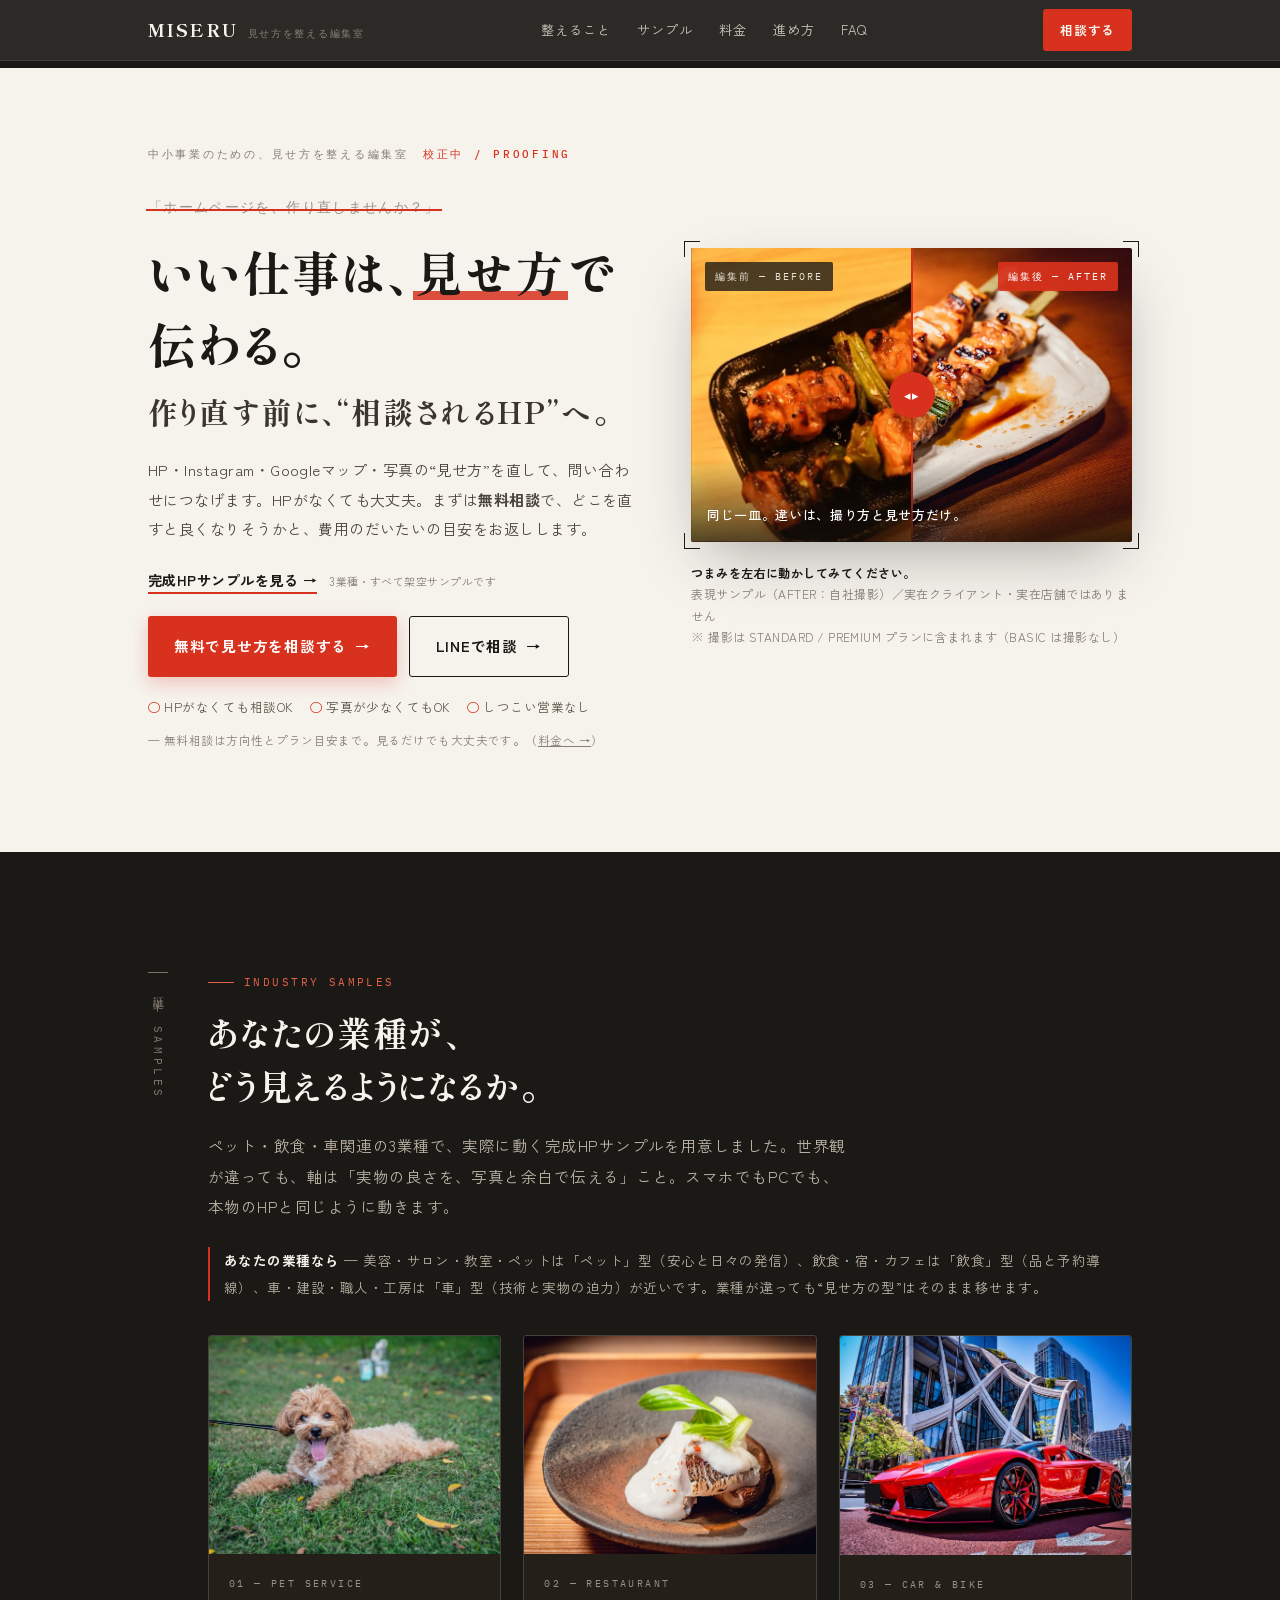
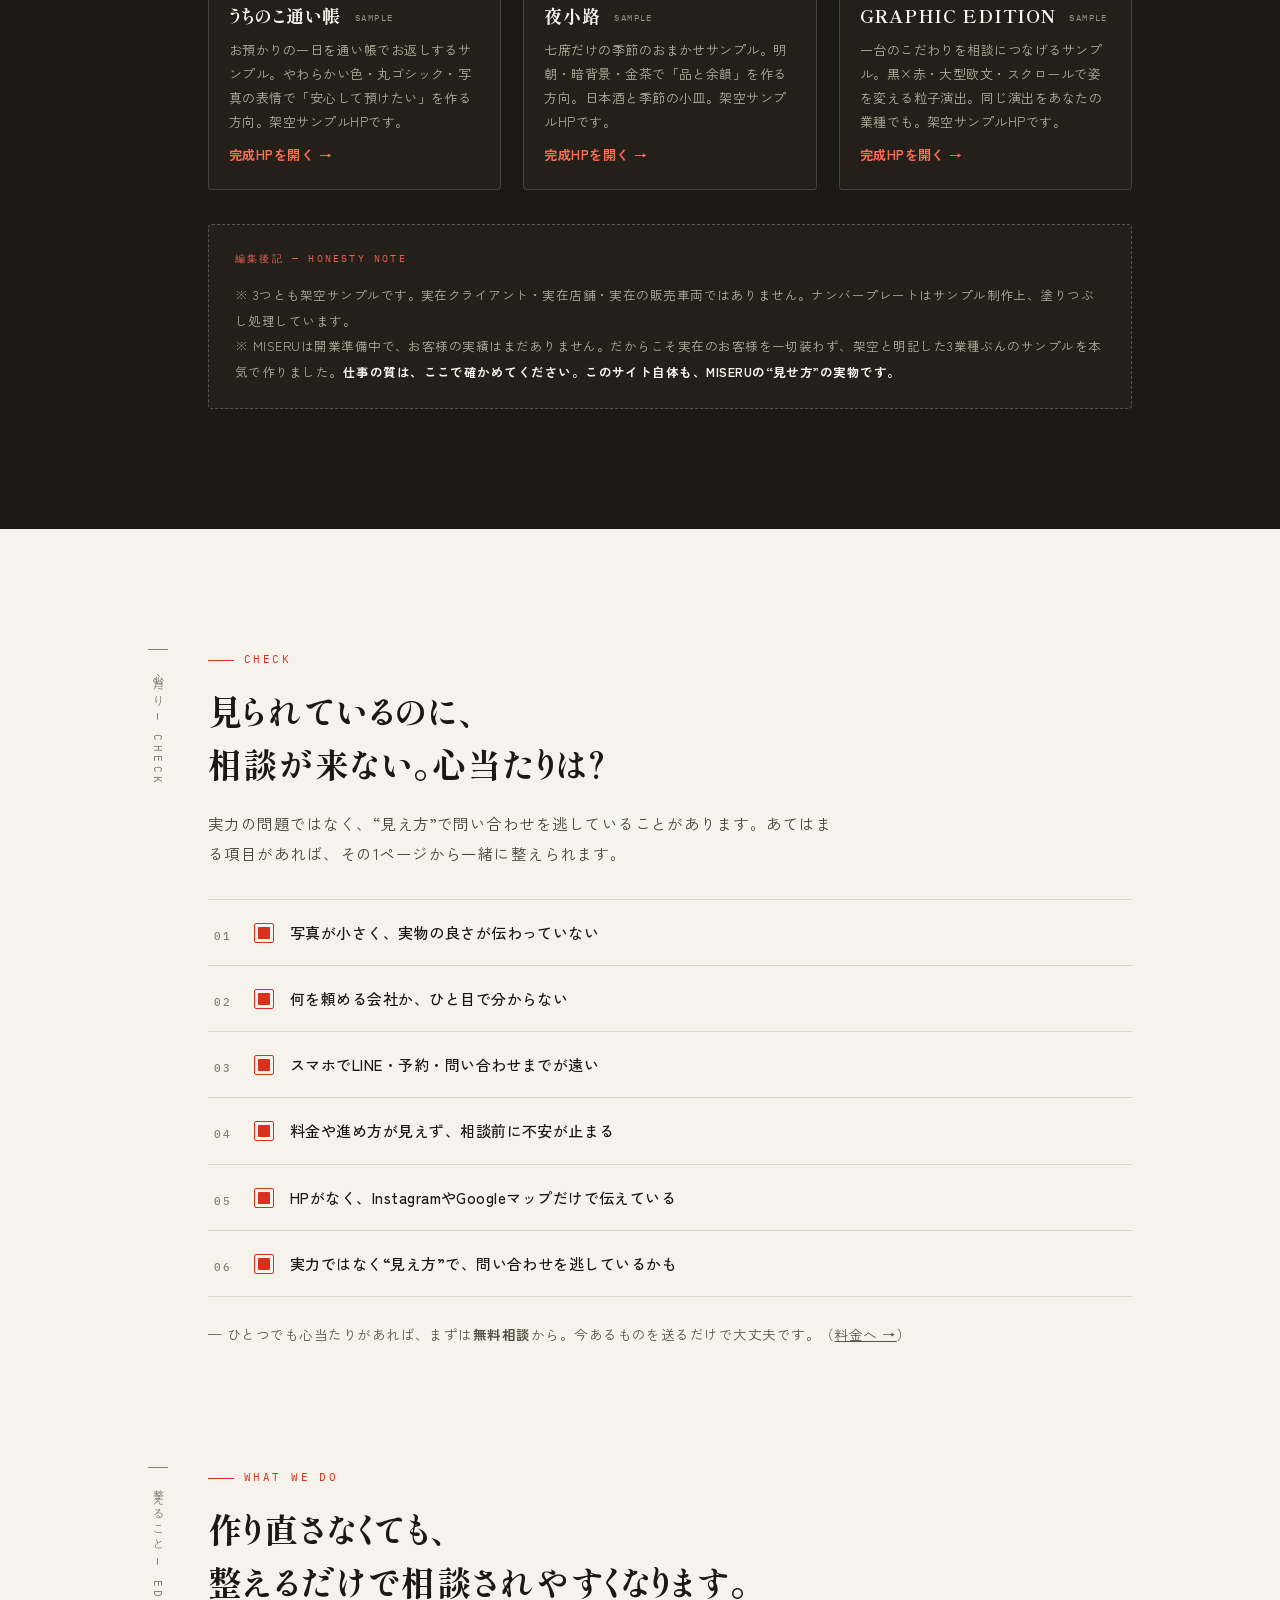
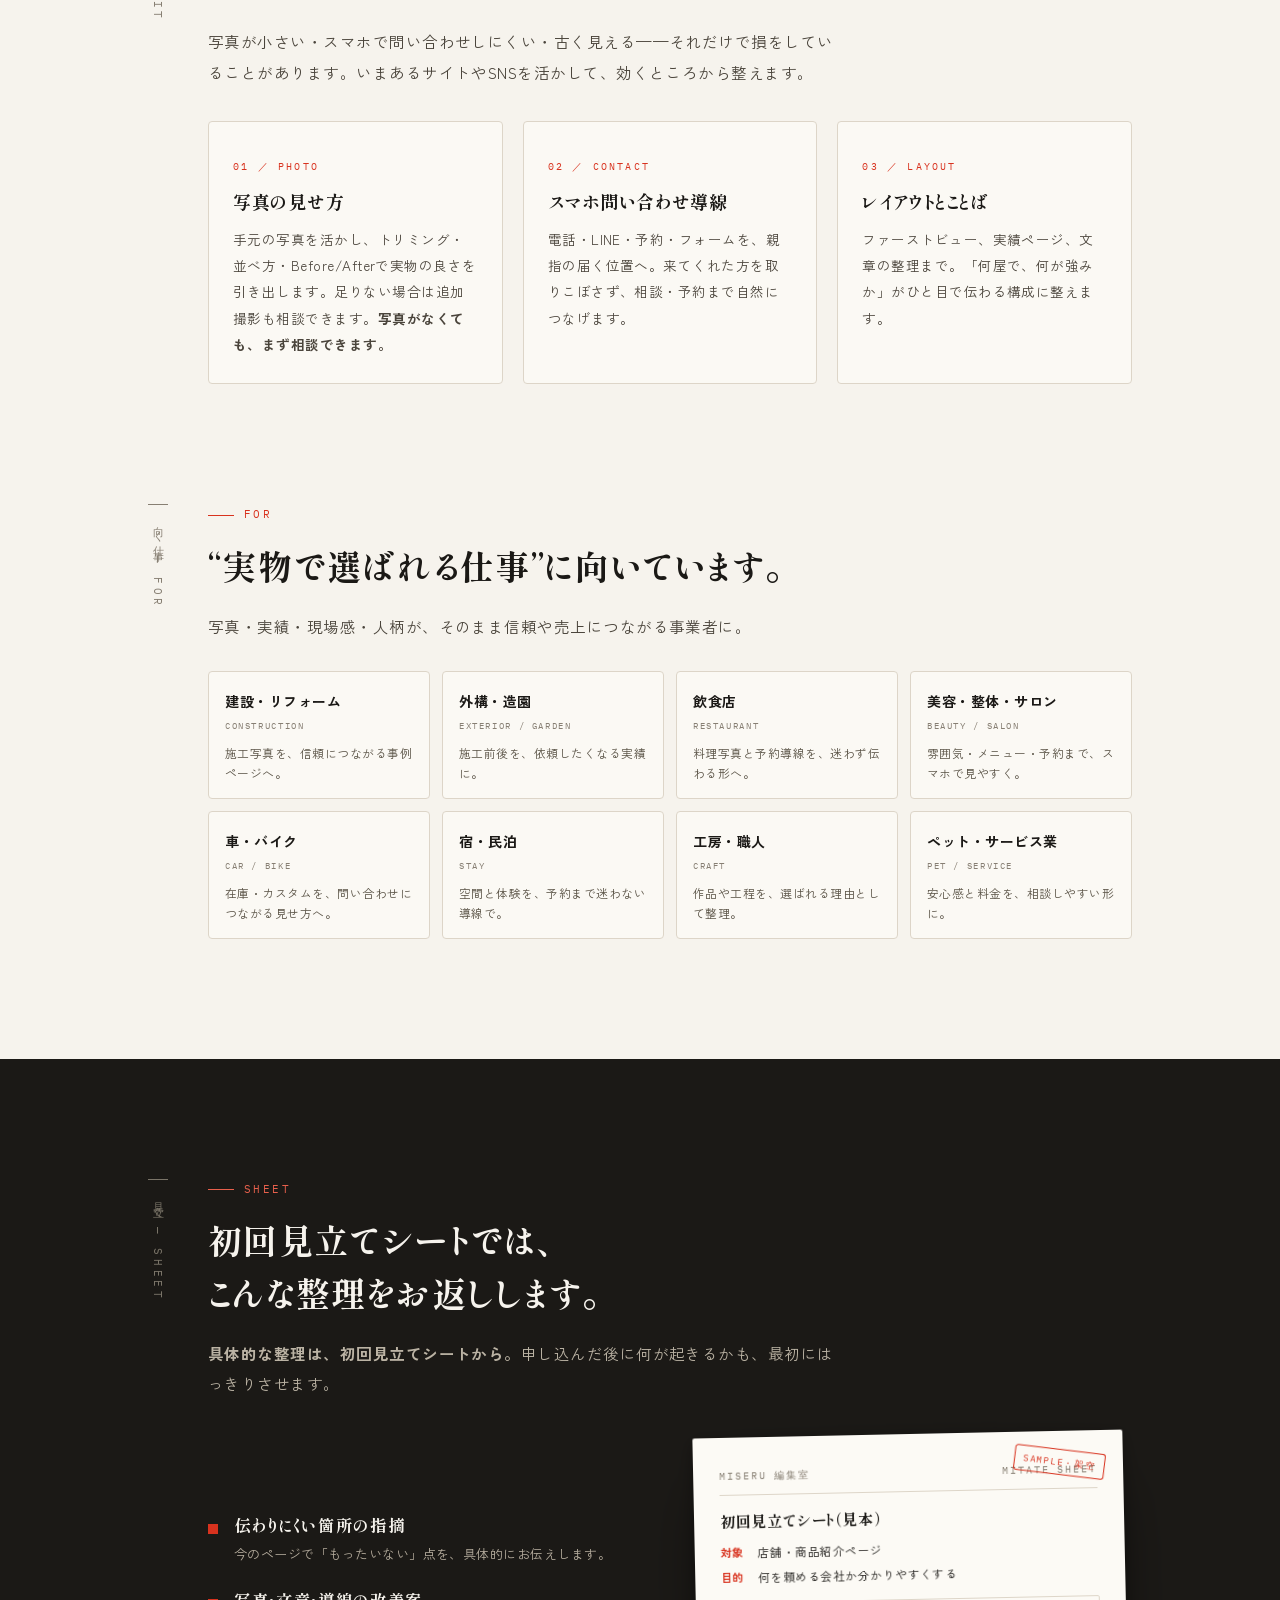
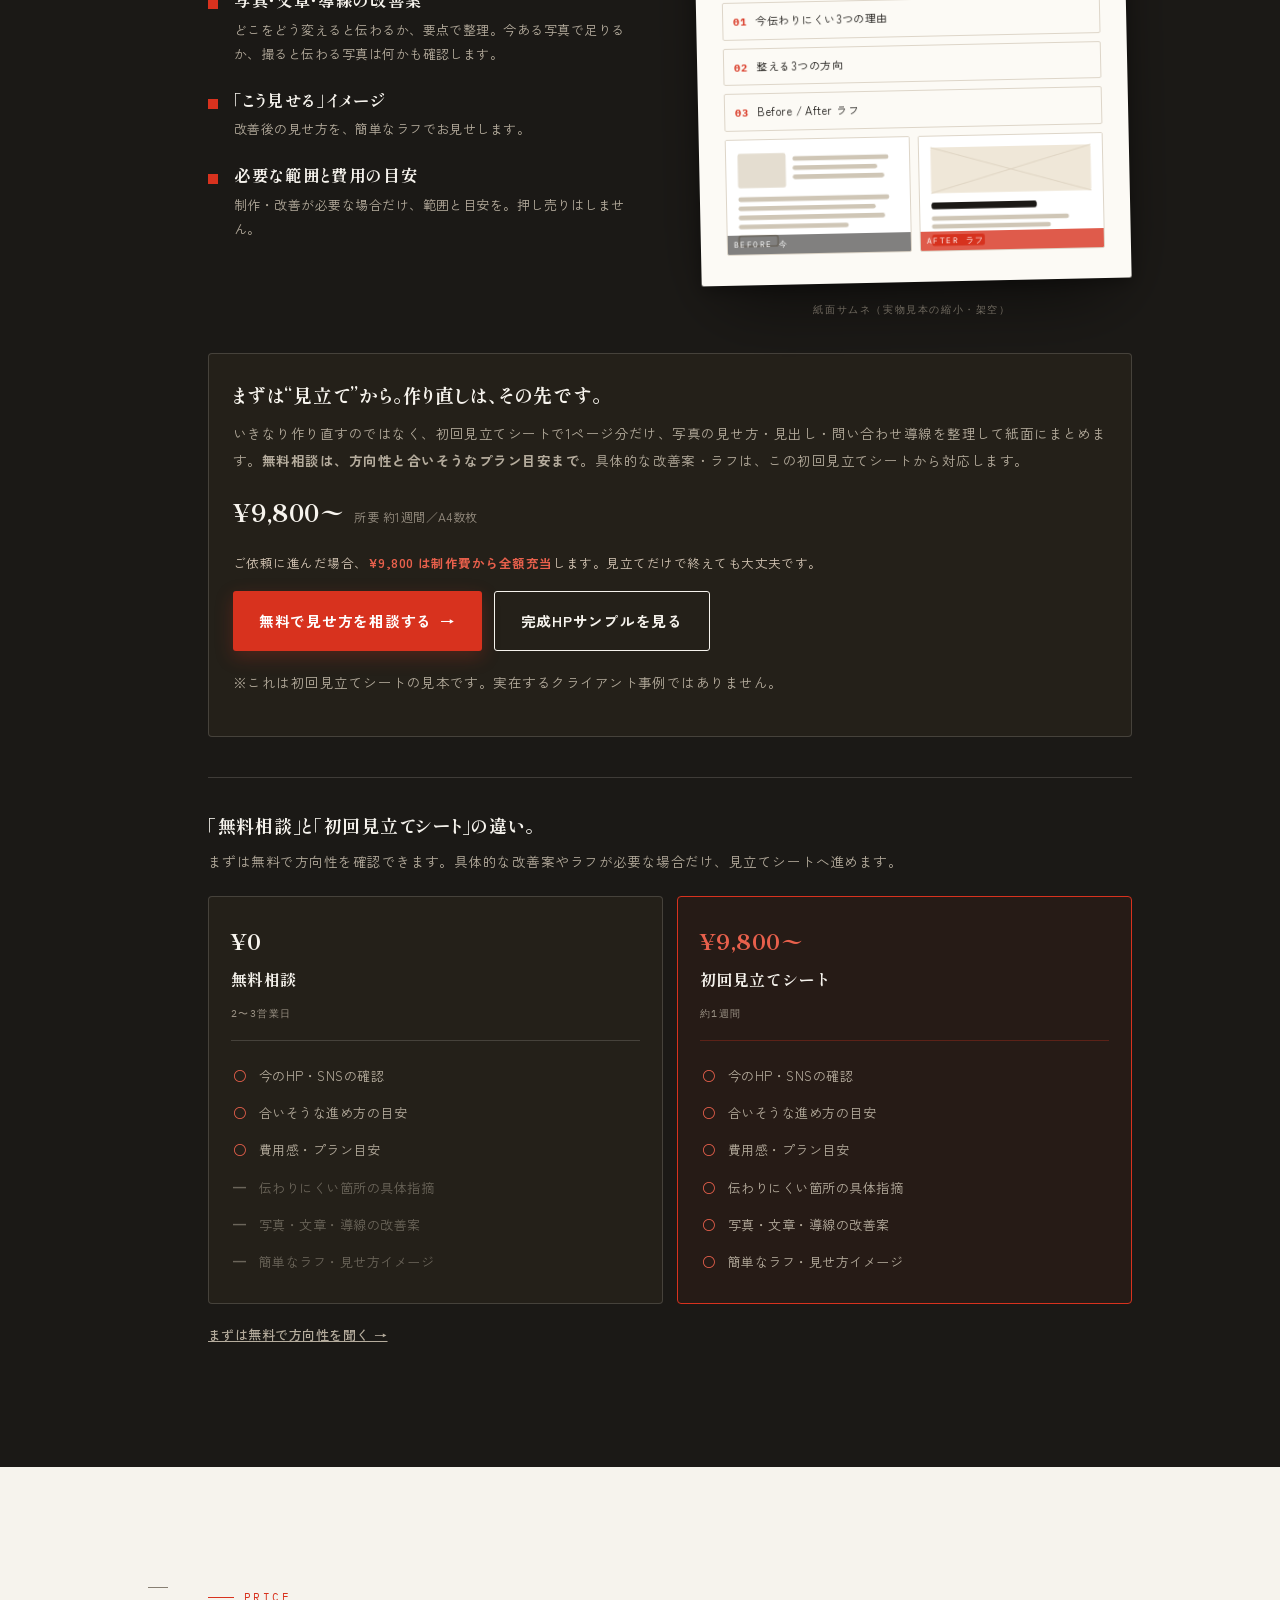
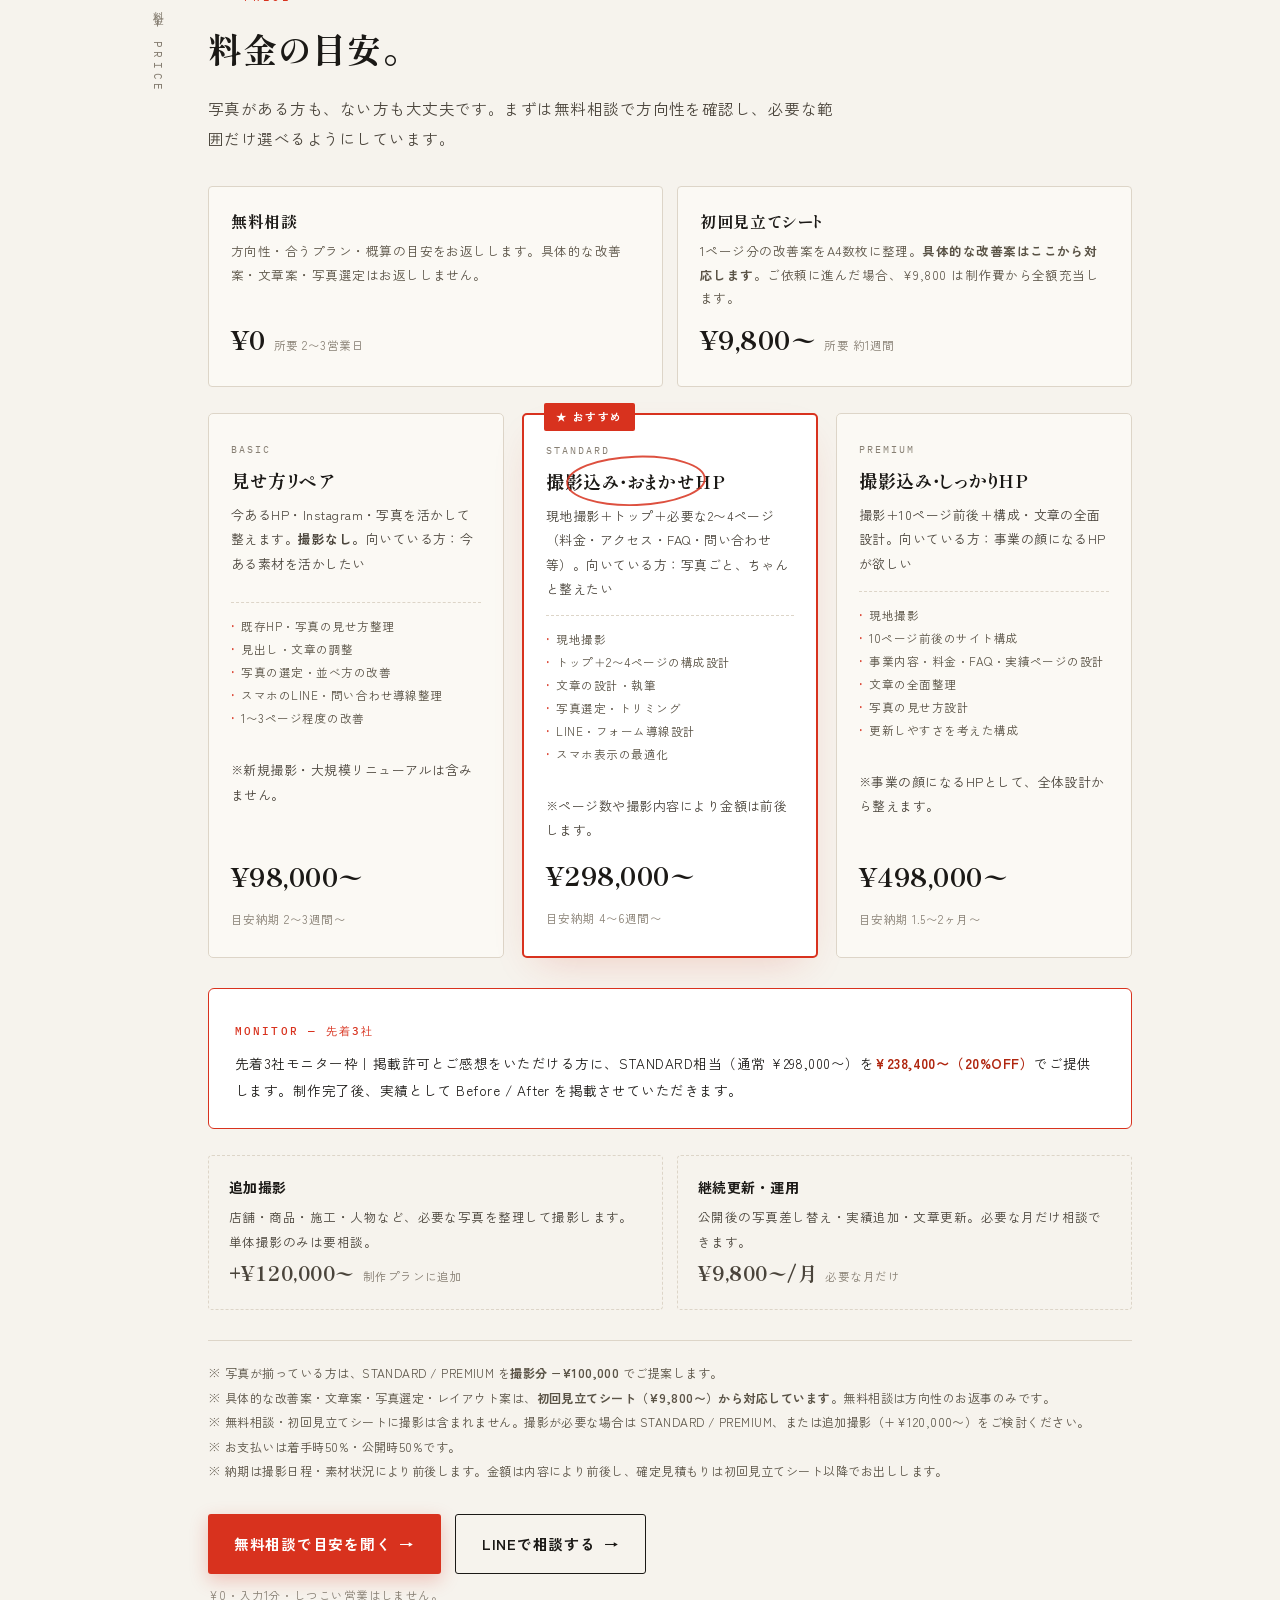
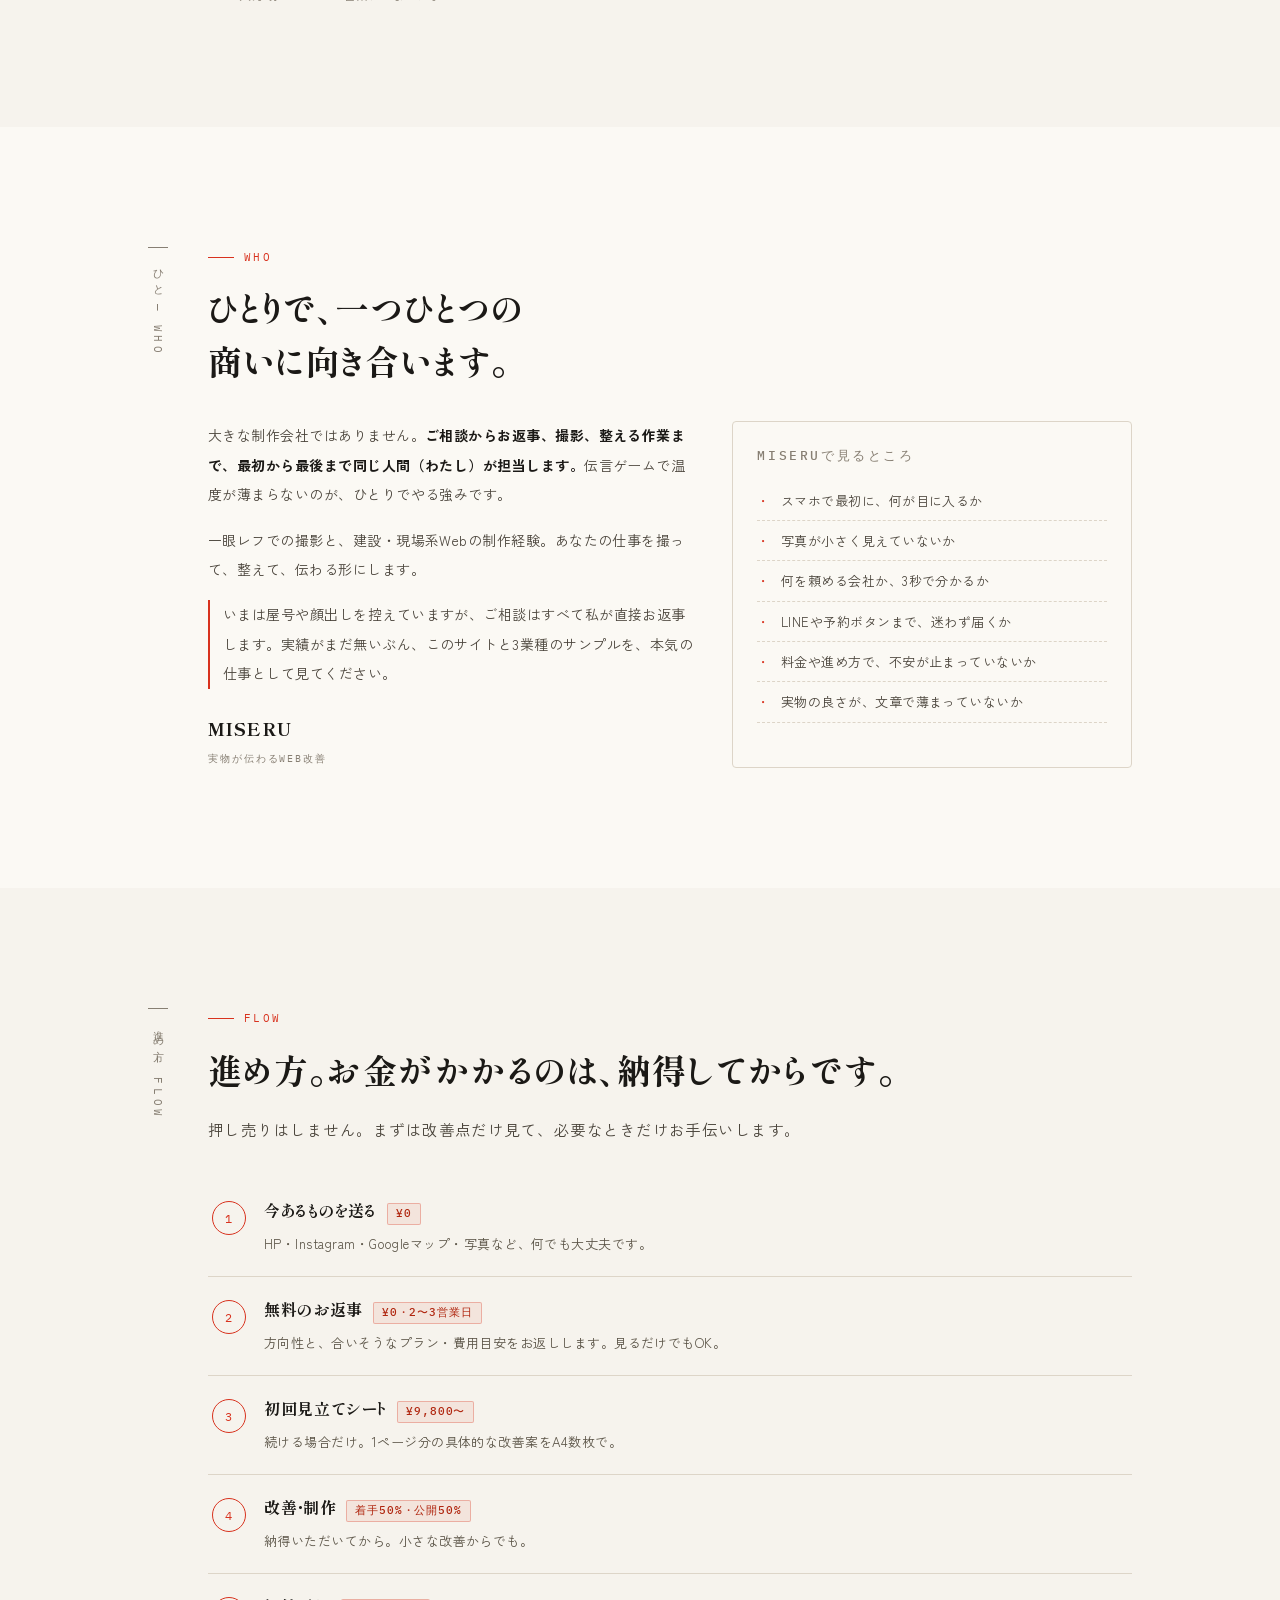
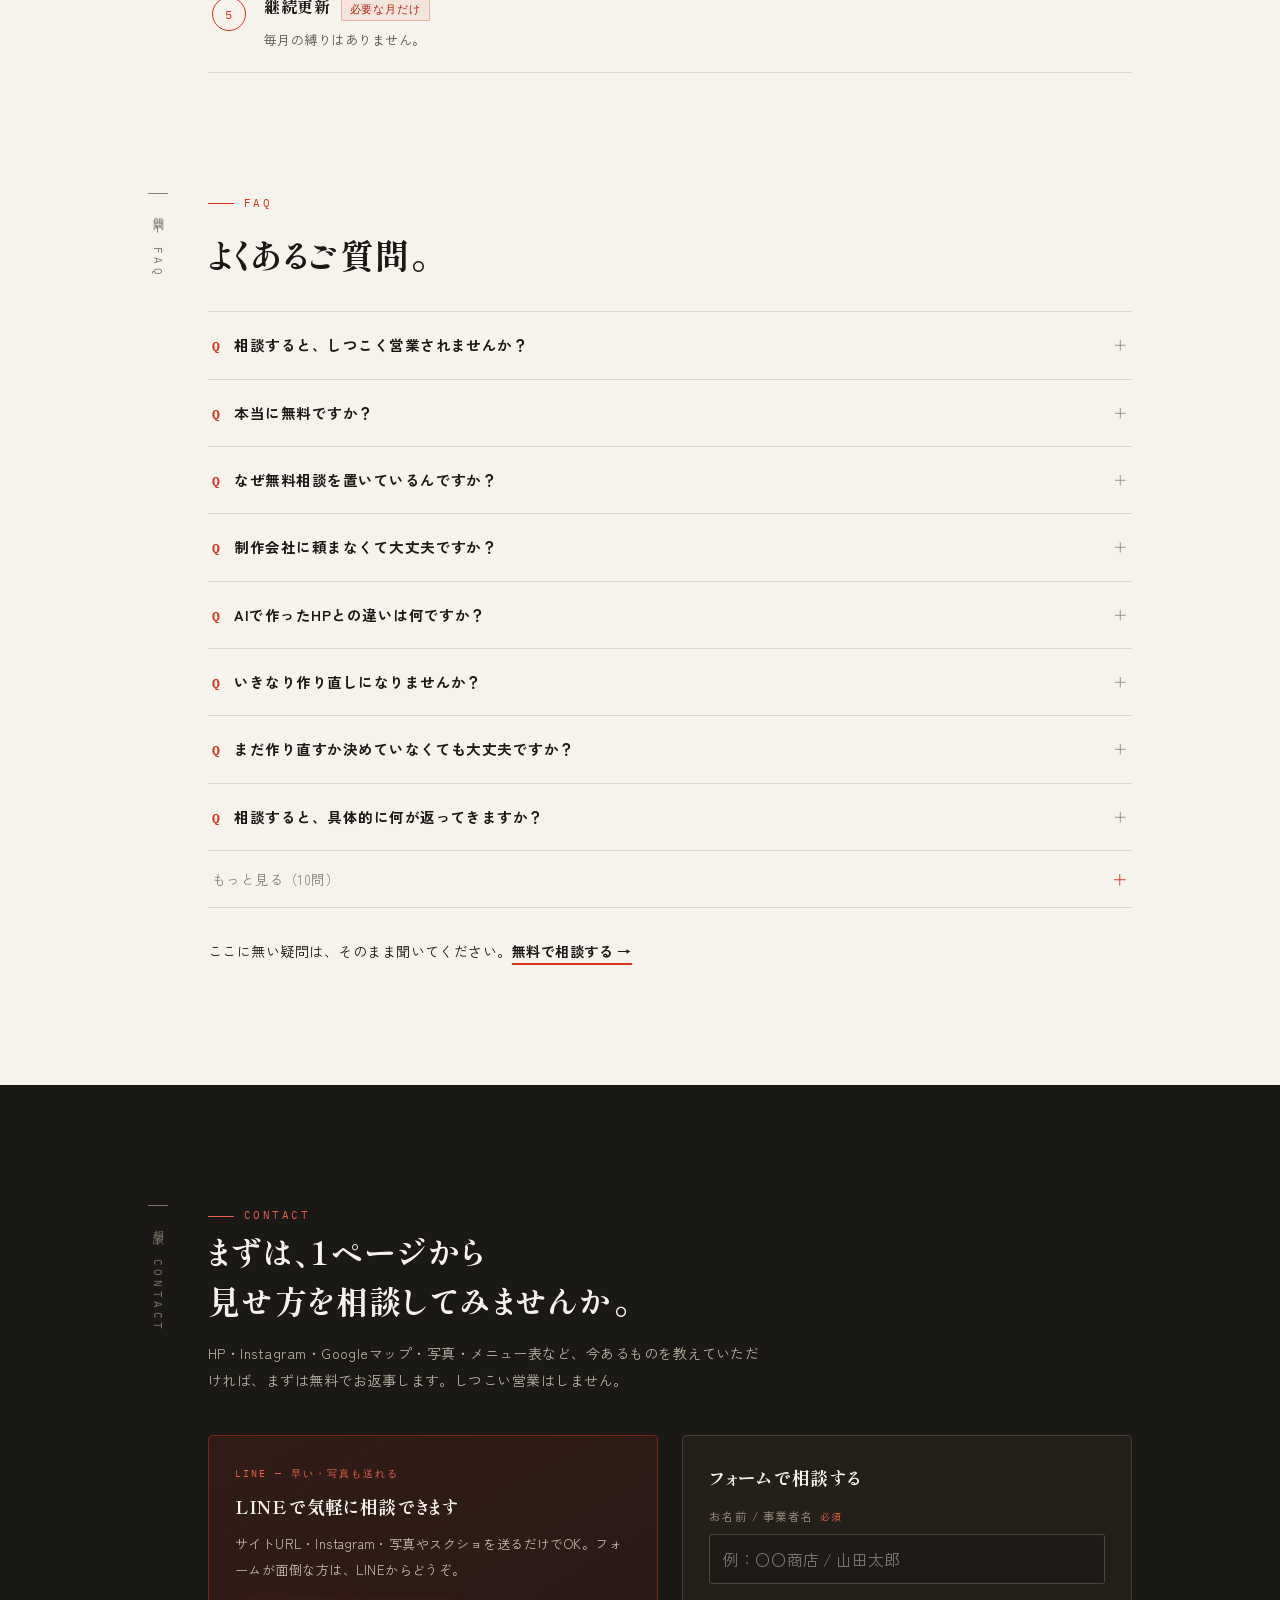
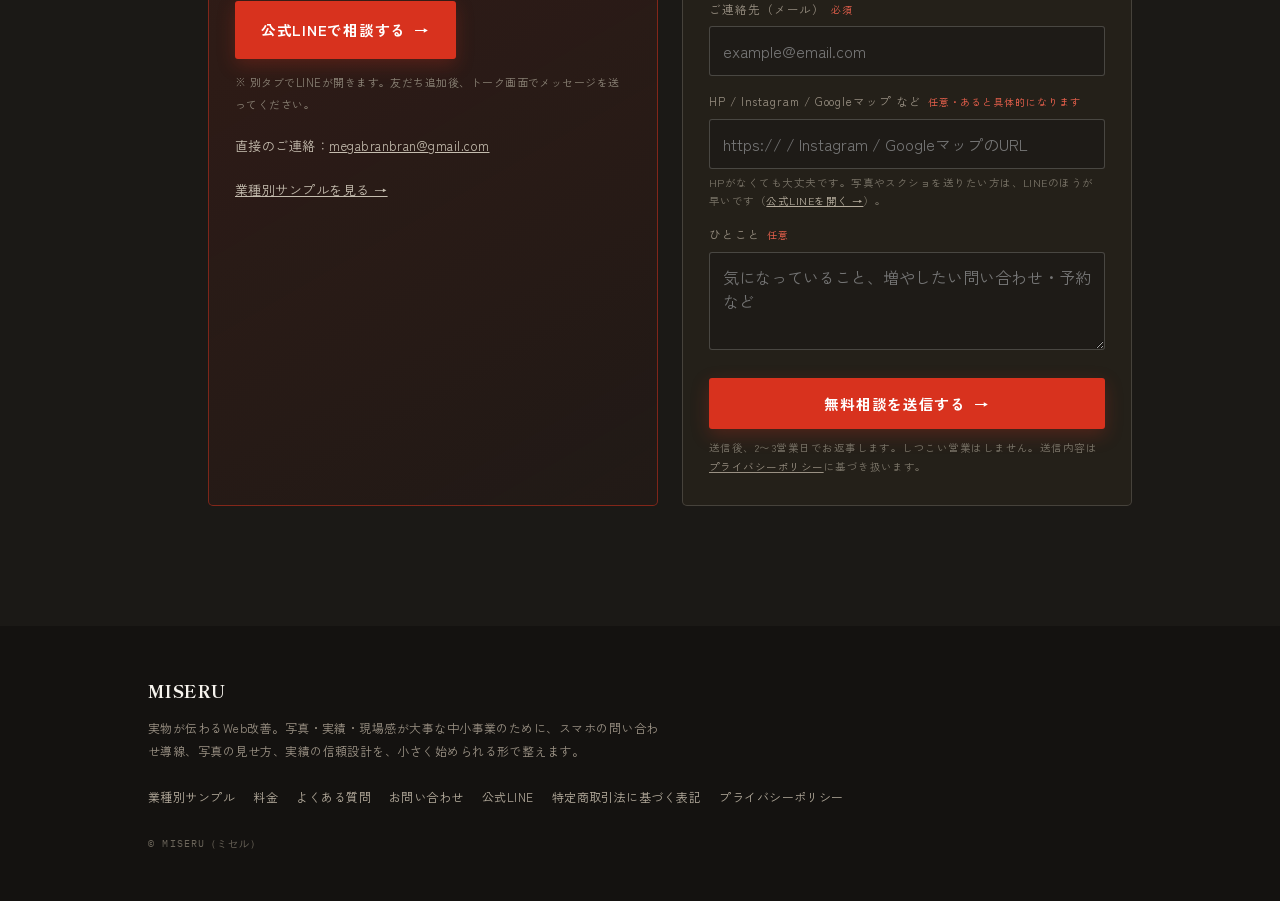
==== commit eefad298: "feat: 比較カード + 料金プラン納品物リストを追加（CV改善） - 無料相談 vs 初回見立てシートの比較カード（○/—表記）を#returnsセクションに追加 - BASIC/STANDARD" ====
--- a/index.html
+++ b/index.html
@@ -371,6 +371,30 @@
 .sheet-cta .juto b{color:var(--shu-soft)}
 .s-disc{margin-top:26px;font-size:11.5px;color:#8B8376;line-height:1.9}
 
+/* 比較カード（無料相談 vs 見立てシート） */
+.vs{margin-top:40px;padding:34px 0 0;border-top:1px solid var(--line-ink)}
+.vs-title{font-size:18px;color:var(--paper);margin-bottom:8px}
+.vs-lead{font-size:13.5px;color:#B5AC9D;line-height:1.95;margin-bottom:22px}
+.vs-grid{display:grid;gap:14px}
+@media(min-width:760px){.vs-grid{grid-template-columns:1fr 1fr}}
+.vs-card{border:1px solid var(--line-ink);border-radius:4px;padding:22px;background:var(--ink-2)}
+.vs-card--reco{border-color:var(--shu);background:rgba(216,50,30,.06)}
+.vs-hd{margin-bottom:16px;padding-bottom:14px;border-bottom:1px solid var(--line-ink)}
+.vs-card--reco .vs-hd{border-bottom-color:rgba(216,50,30,.3)}
+.vs-name{display:block;font-family:var(--serif);font-weight:700;font-size:16px;color:var(--paper)}
+.vs-price{display:block;font-family:var(--serif);font-weight:800;font-size:22px;color:var(--paper);margin-bottom:2px}
+.vs-card--reco .vs-price{color:var(--shu-soft)}
+.vs-term{font-family:var(--mono);font-size:10px;letter-spacing:.14em;color:#9A9184}
+.vs-list{list-style:none}
+.vs-list li{font-size:13px;color:#B5AC9D;padding:6px 0;display:flex;gap:10px;align-items:baseline}
+.vs-list li::before{flex:none;width:18px;text-align:center;font-weight:700;font-size:13px}
+.vs-list .yes::before{content:"○";color:var(--shu-soft)}
+.vs-list .no::before{content:"—";color:#6B655A}
+.vs-list .no{color:#6B655A}
+.vs-cta{margin-top:18px;font-size:13px}
+.vs-cta a{color:#B5AC9D;font-weight:500;transition:color .2s}
+.vs-cta a:hover{color:var(--paper)}
+
 /* ============ 料金 ============ */
 .p-entry{display:grid;gap:14px;margin:32px 0 26px}
 @media(min-width:760px){.p-entry{grid-template-columns:1fr 1fr}}
@@ -391,6 +415,11 @@
 .plan h3{font-size:18px}
 .plan p{font-size:12.8px;color:#4A443B;line-height:1.9;flex:1}
 .plan .dl{font-size:11.5px;color:var(--grey)}
+/* 納品物リスト */
+.plan-inc{list-style:none;margin:6px 0 14px;padding:12px 0 0;border-top:1px dashed var(--line)}
+.plan-inc li{font-size:11.5px;color:#5A5346;padding:2px 0;display:flex;gap:7px;line-height:1.65}
+.plan-inc li::before{content:"·";color:var(--shu);flex:none;font-weight:700;font-size:14px;line-height:1.3}
+.plan-note{font-size:10.5px;color:var(--grey);margin-top:6px;line-height:1.7}
 /* 手書き風の朱丸（編集者が選んだ印） */
 .maru-wrap{position:relative;display:inline-block}
 .maru{
@@ -822,6 +851,46 @@
         </div>
         <p class="s-disc" style="margin-top:14px">※これは初回見立てシートの見本です。実在するクライアント事例ではありません。</p>
       </div>
+
+      <div class="vs rv">
+        <h3 class="vs-title">「無料相談」と「初回見立てシート」の違い。</h3>
+        <p class="vs-lead">まずは無料で方向性を確認できます。具体的な改善案やラフが必要な場合だけ、見立てシートへ進めます。</p>
+        <div class="vs-grid">
+          <div class="vs-card">
+            <div class="vs-hd">
+              <span class="vs-price">¥0</span>
+              <span class="vs-name">無料相談</span>
+              <span class="vs-term">2〜3営業日</span>
+            </div>
+            <ul class="vs-list">
+              <li class="yes">今のHP・SNSの確認</li>
+              <li class="yes">合いそうな進め方の目安</li>
+              <li class="yes">費用感・プラン目安</li>
+              <li class="no">伝わりにくい箇所の具体指摘</li>
+              <li class="no">写真・文章・導線の改善案</li>
+              <li class="no">簡単なラフ・見せ方イメージ</li>
+            </ul>
+          </div>
+          <div class="vs-card vs-card--reco">
+            <div class="vs-hd">
+              <span class="vs-price">¥9,800〜</span>
+              <span class="vs-name">初回見立てシート</span>
+              <span class="vs-term">約1週間</span>
+            </div>
+            <ul class="vs-list">
+              <li class="yes">今のHP・SNSの確認</li>
+              <li class="yes">合いそうな進め方の目安</li>
+              <li class="yes">費用感・プラン目安</li>
+              <li class="yes">伝わりにくい箇所の具体指摘</li>
+              <li class="yes">写真・文章・導線の改善案</li>
+              <li class="yes">簡単なラフ・見せ方イメージ</li>
+            </ul>
+          </div>
+        </div>
+        <div class="vs-cta">
+          <a href="#contact" data-cta="free-consult">まずは無料で方向性を聞く →</a>
+        </div>
+      </div>
     </div>
   </div>
 </section>
@@ -853,6 +922,14 @@
           <span class="nm">BASIC</span>
           <h3>見せ方リペア</h3>
           <p>今あるHP・Instagram・写真を活かして整えます。<b>撮影なし。</b>向いている方：今ある素材を活かしたい</p>
+          <ul class="plan-inc">
+            <li>既存HP・写真の見せ方整理</li>
+            <li>見出し・文章の調整</li>
+            <li>写真の選定・並べ方の改善</li>
+            <li>スマホのLINE・問い合わせ導線整理</li>
+            <li>1〜3ページ程度の改善</li>
+          </ul>
+          <p class="plan-note">※新規撮影・大規模リニューアルは含みません。</p>
           <span class="p-price">¥98,000〜</span>
           <span class="dl">目安納期 2〜3週間〜</span>
         </article>
@@ -861,6 +938,15 @@
           <span class="nm">STANDARD</span>
           <h3><span class="maru-wrap">撮影込み・おまかせHP<svg class="maru" viewBox="0 0 200 80" aria-hidden="true"><ellipse cx="100" cy="40" rx="94" ry="33" pathLength="100"/></svg></span></h3>
           <p>現地撮影＋トップ＋必要な2〜4ページ（料金・アクセス・FAQ・問い合わせ等）。向いている方：写真ごと、ちゃんと整えたい</p>
+          <ul class="plan-inc">
+            <li>現地撮影</li>
+            <li>トップ＋2〜4ページの構成設計</li>
+            <li>文章の設計・執筆</li>
+            <li>写真選定・トリミング</li>
+            <li>LINE・フォーム導線設計</li>
+            <li>スマホ表示の最適化</li>
+          </ul>
+          <p class="plan-note">※ページ数や撮影内容により金額は前後します。</p>
           <span class="p-price">¥298,000〜</span>
           <span class="dl">目安納期 4〜6週間〜</span>
         </article>
@@ -868,6 +954,15 @@
           <span class="nm">PREMIUM</span>
           <h3>撮影込み・しっかりHP</h3>
           <p>撮影＋10ページ前後＋構成・文章の全面設計。向いている方：事業の顔になるHPが欲しい</p>
+          <ul class="plan-inc">
+            <li>現地撮影</li>
+            <li>10ページ前後のサイト構成</li>
+            <li>事業内容・料金・FAQ・実績ページの設計</li>
+            <li>文章の全面整理</li>
+            <li>写真の見せ方設計</li>
+            <li>更新しやすさを考えた構成</li>
+          </ul>
+          <p class="plan-note">※事業の顔になるHPとして、全体設計から整えます。</p>
           <span class="p-price">¥498,000〜</span>
           <span class="dl">目安納期 1.5〜2ヶ月〜</span>
         </article>
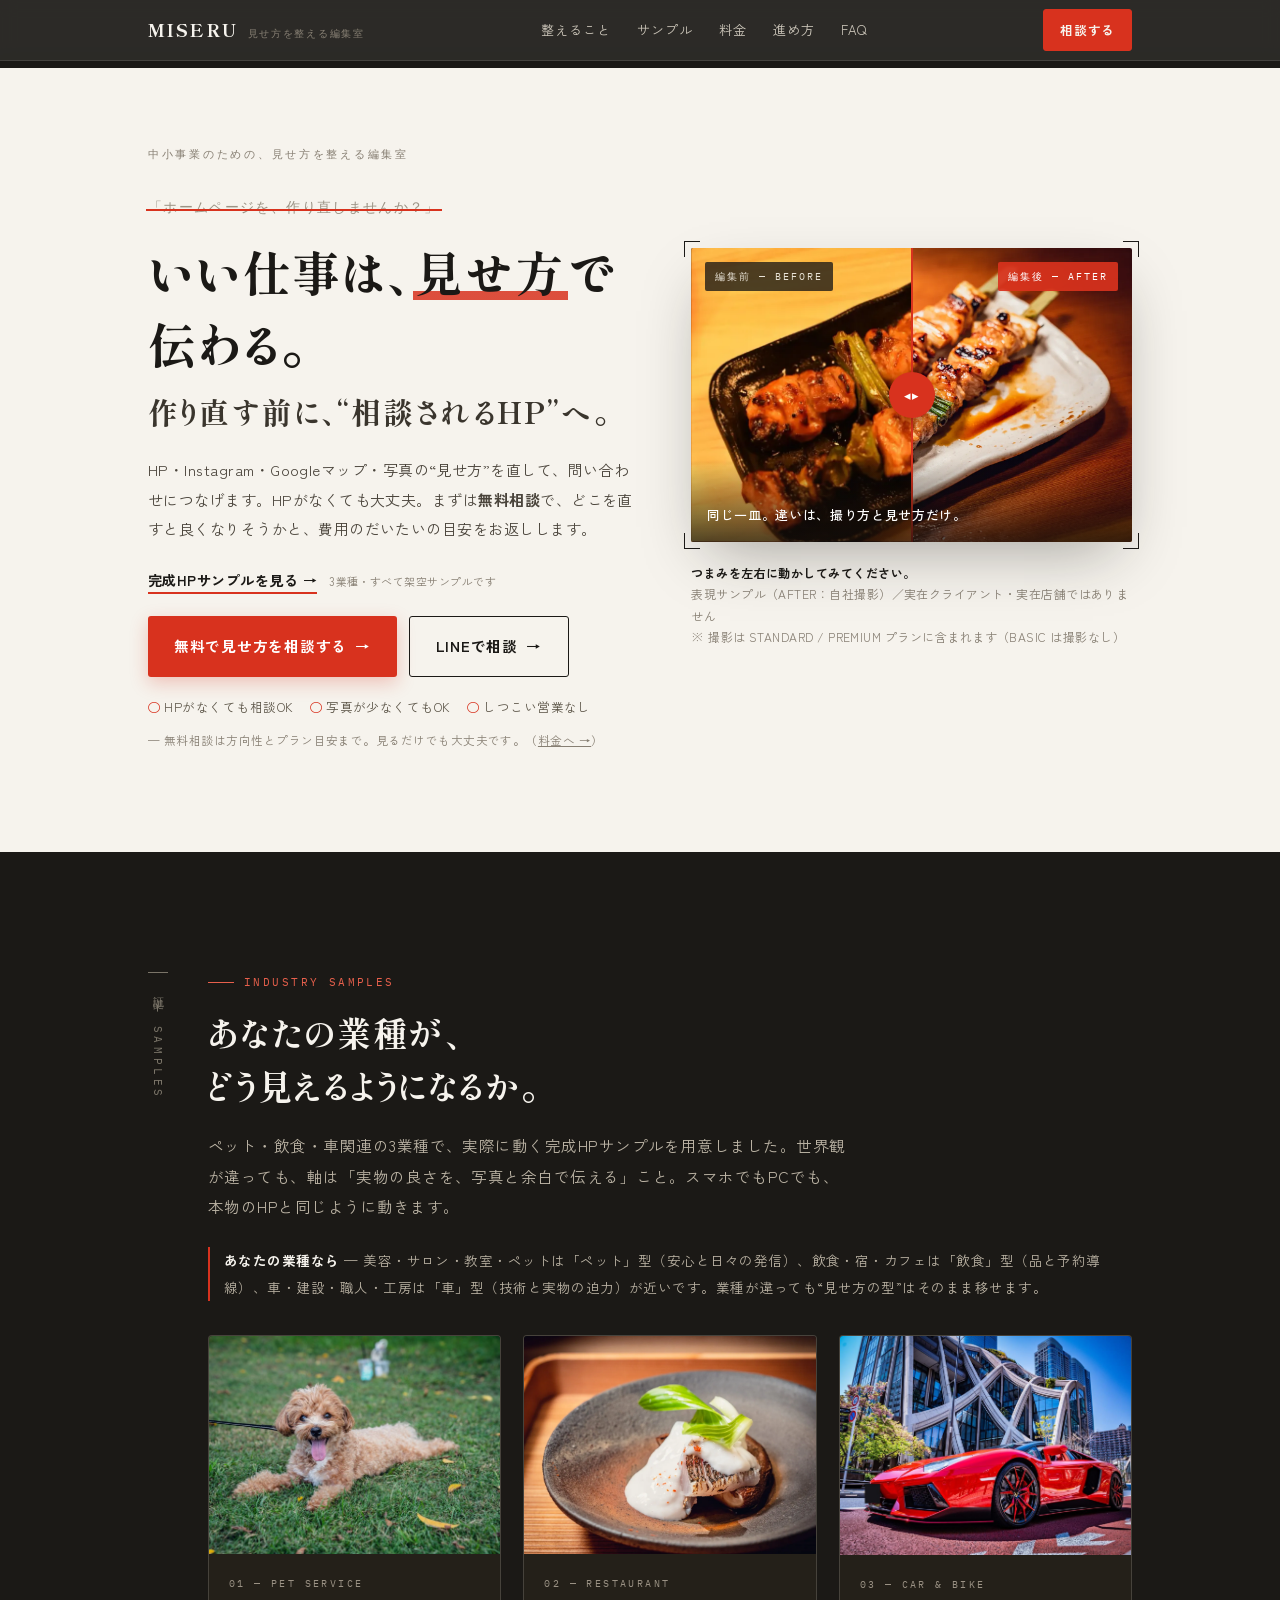
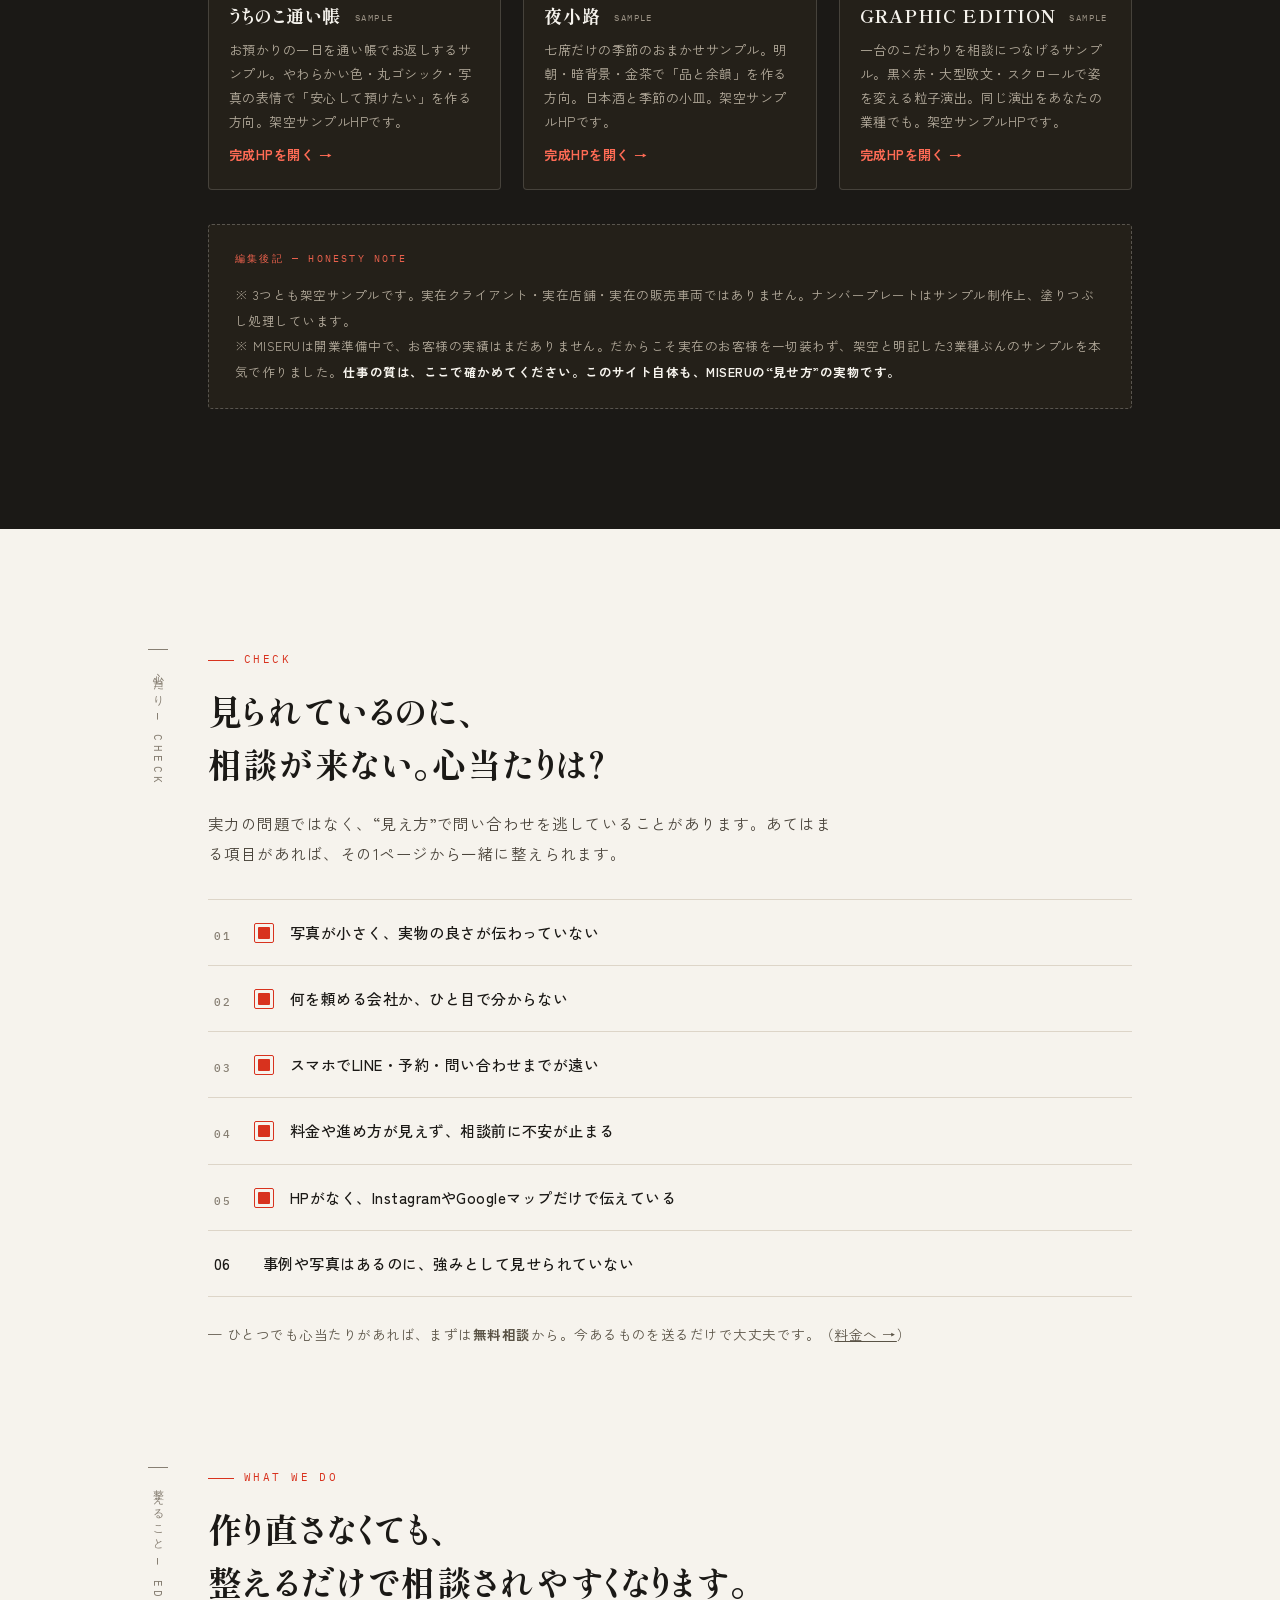
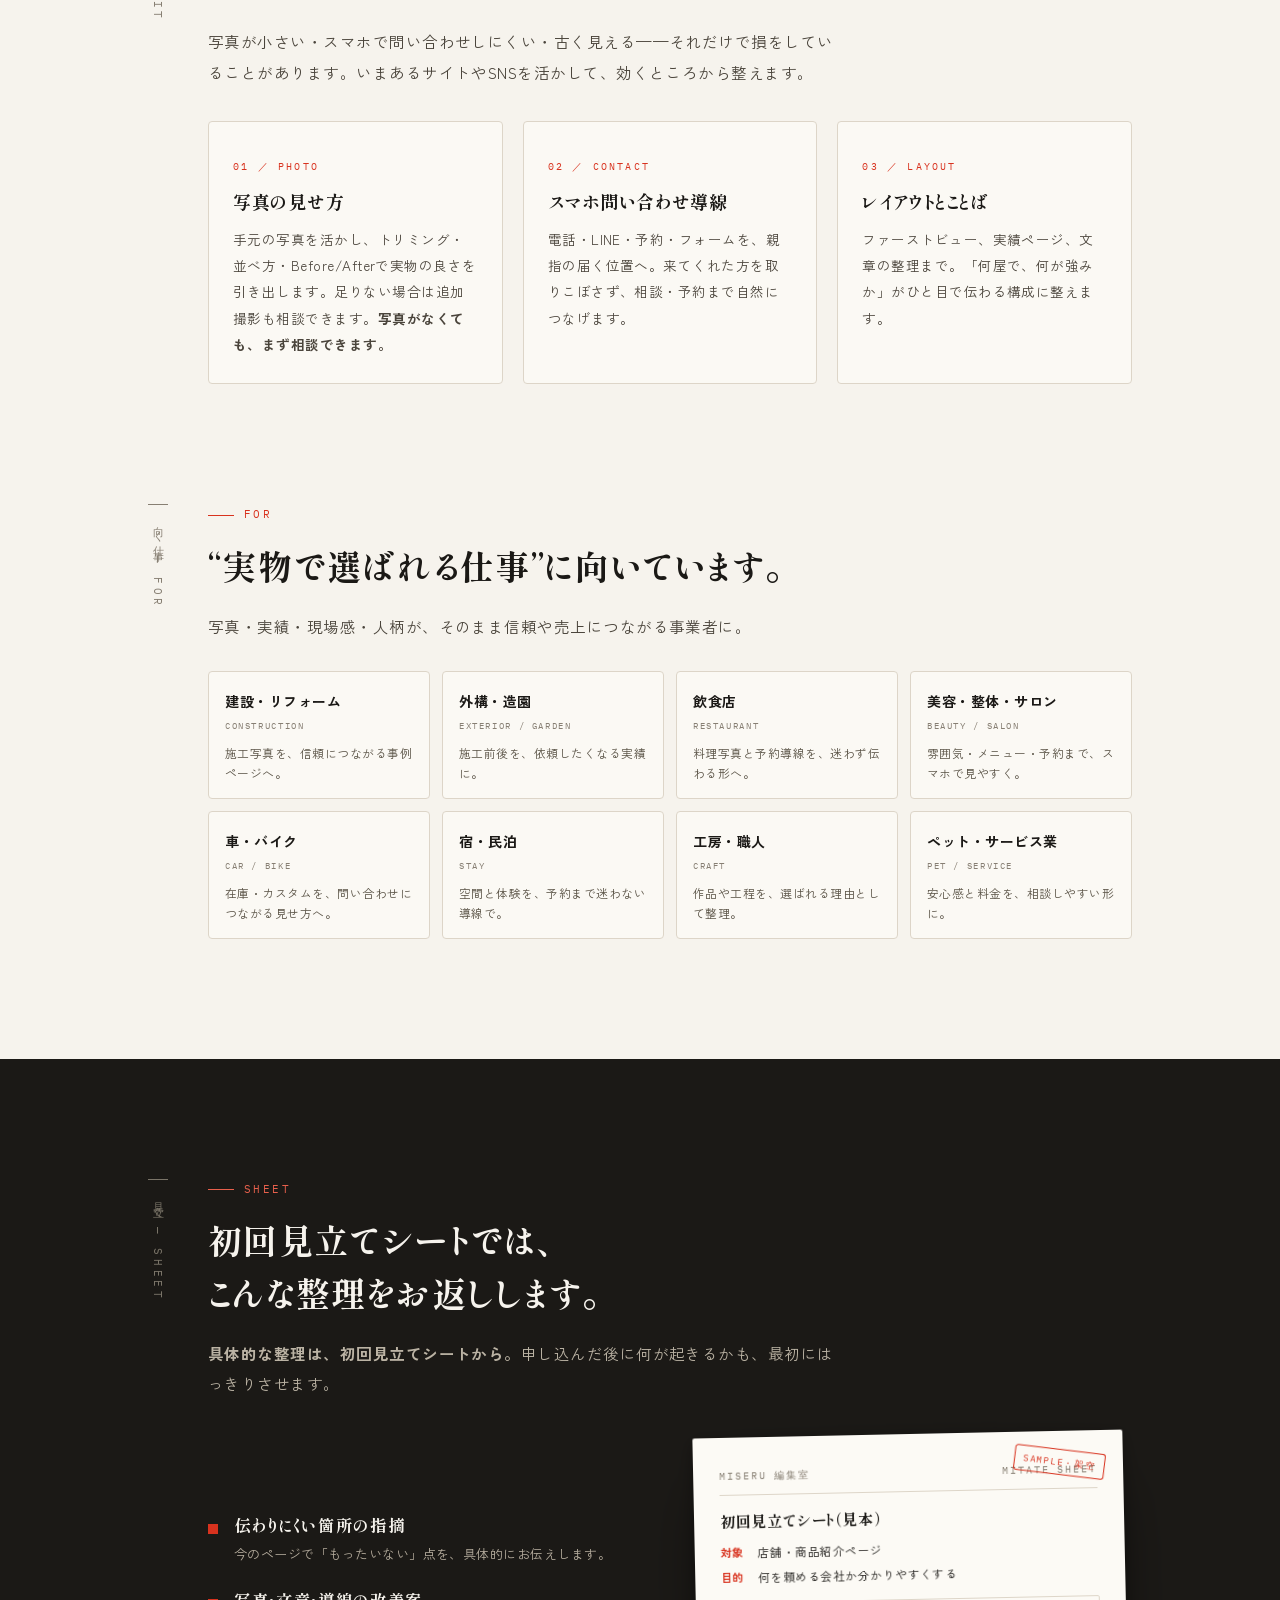
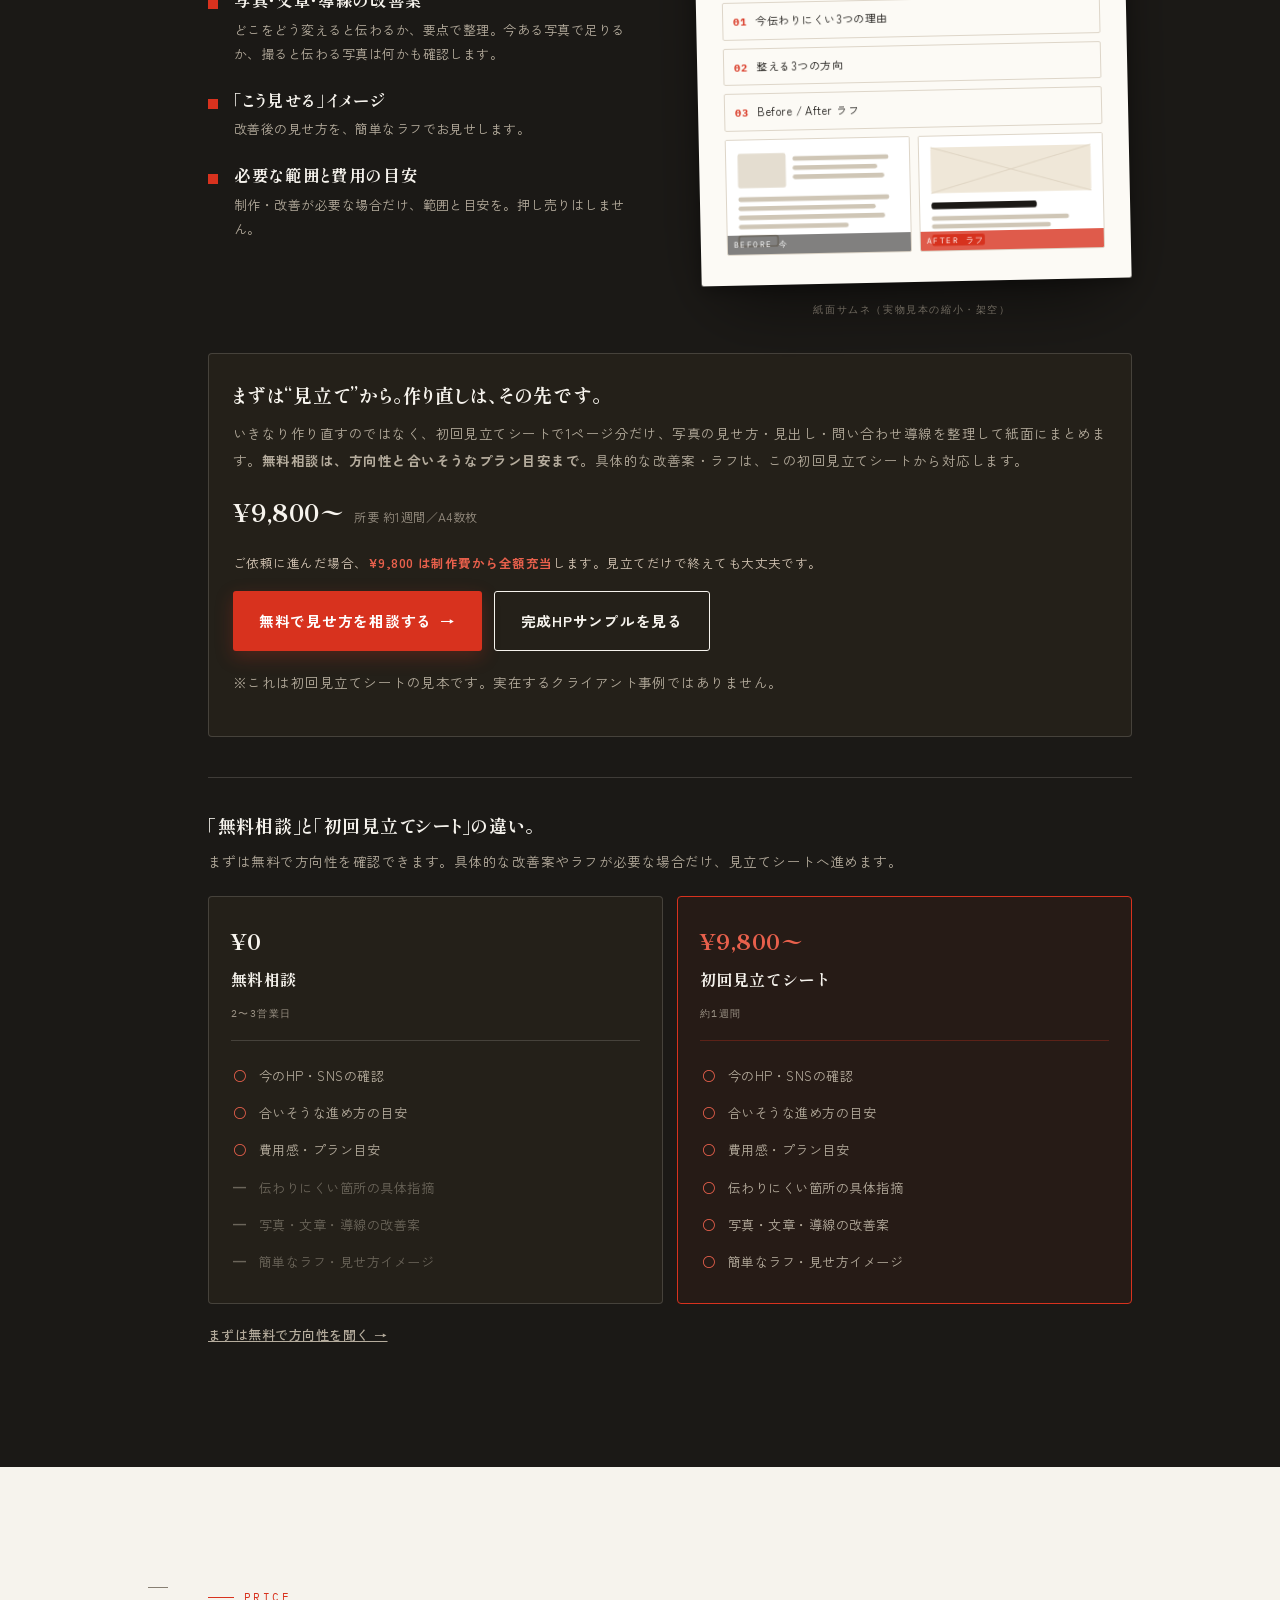
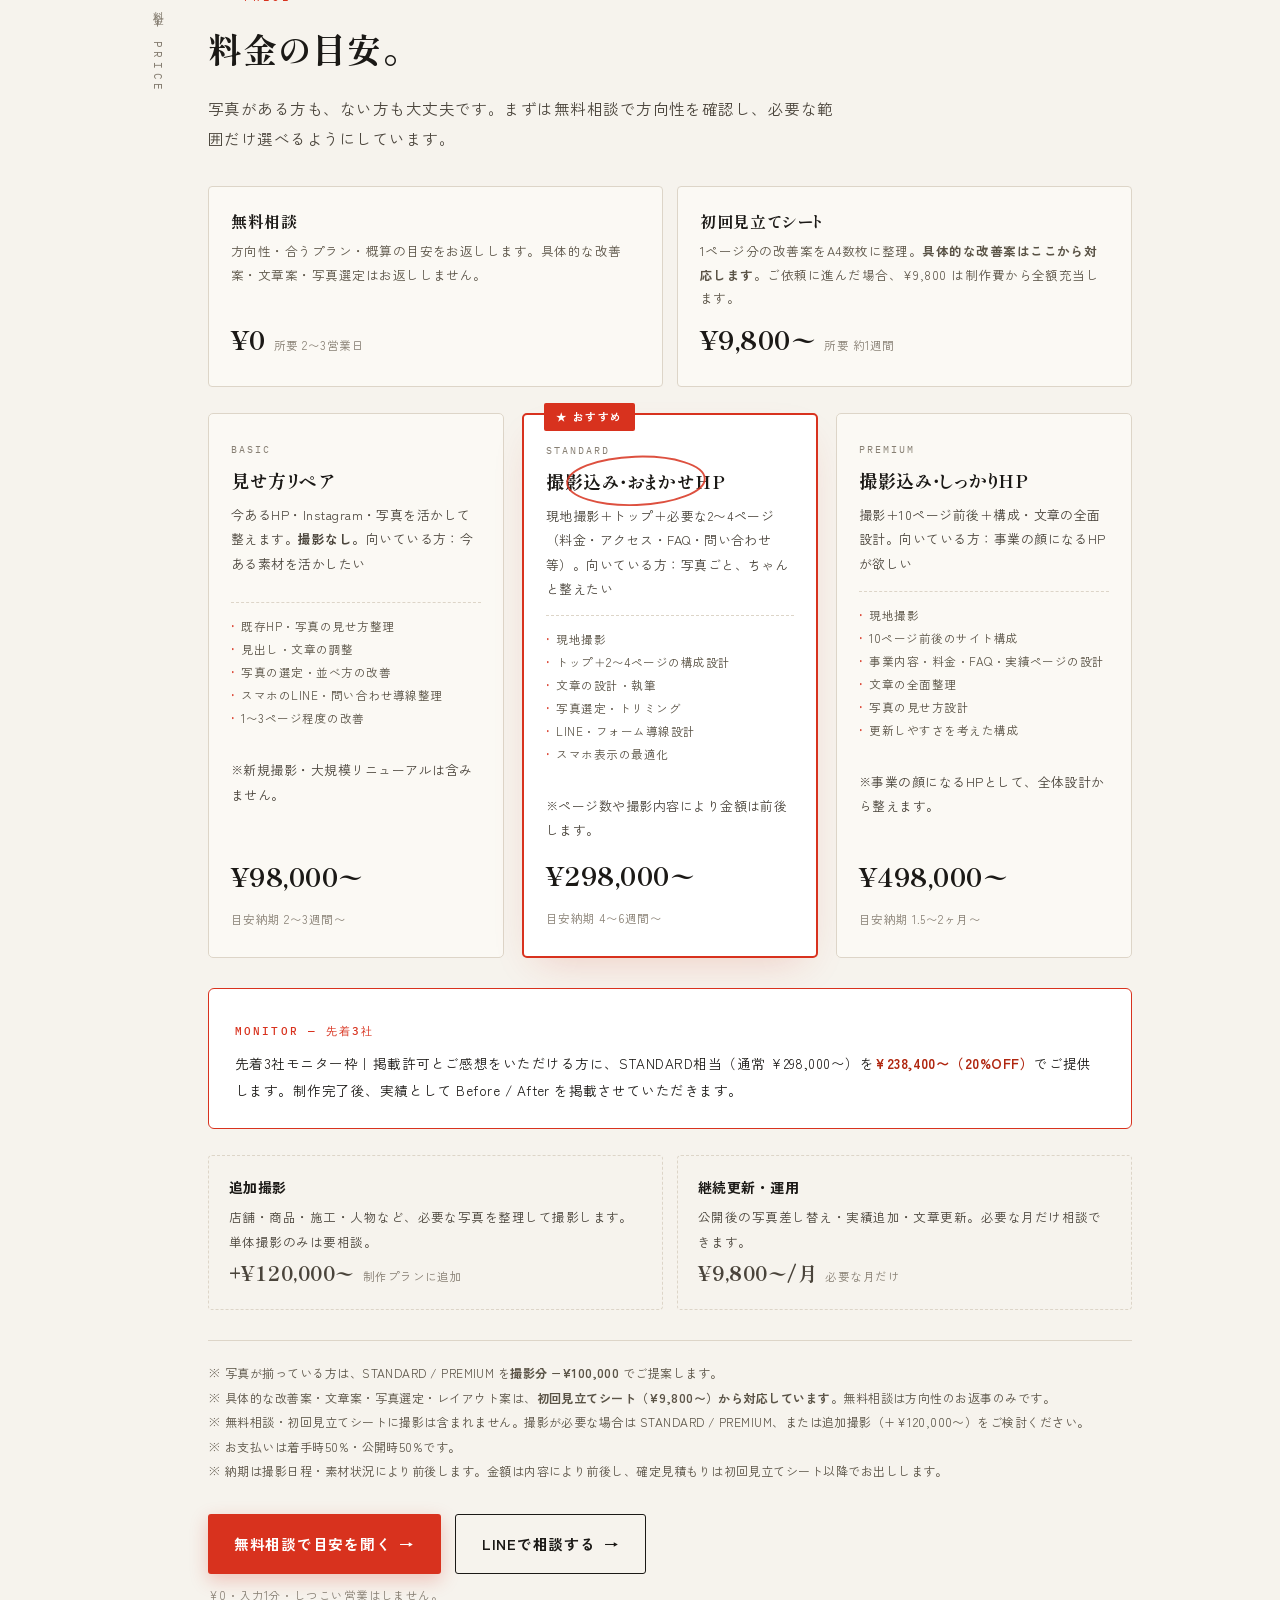
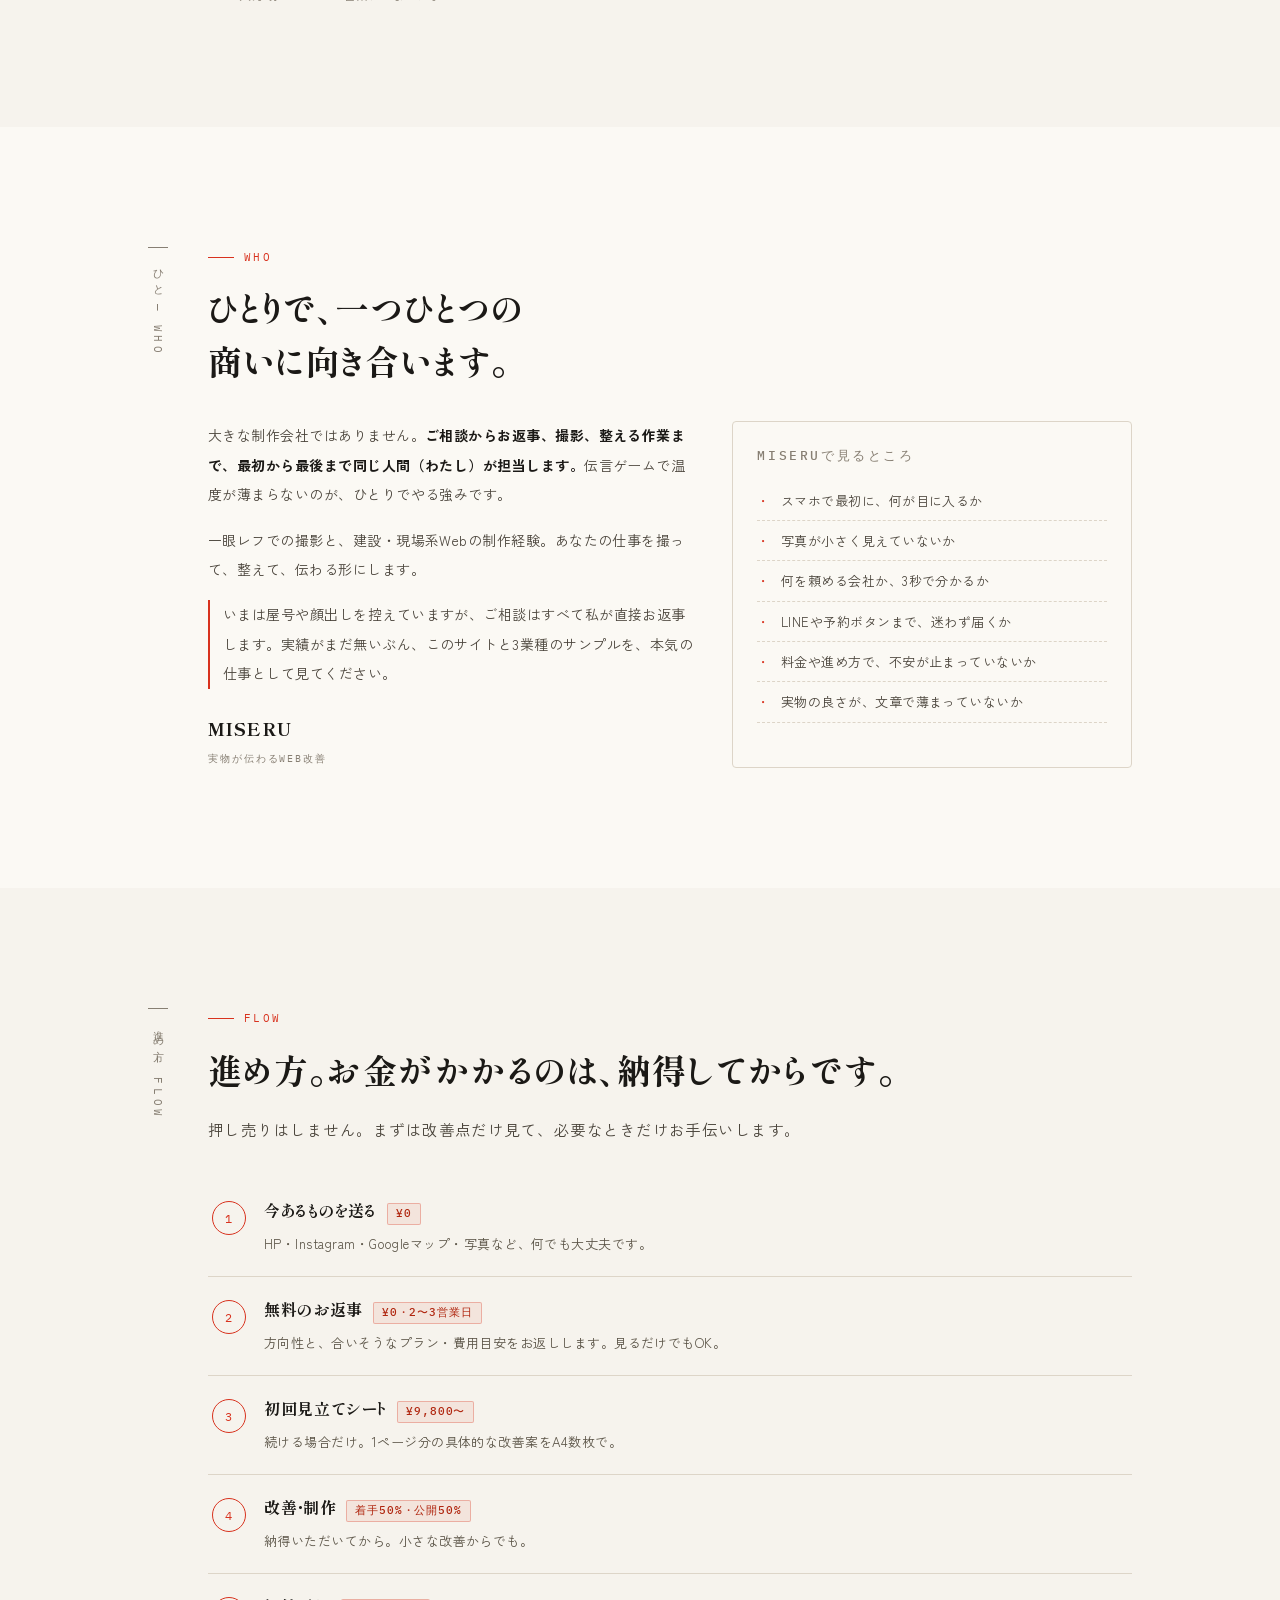
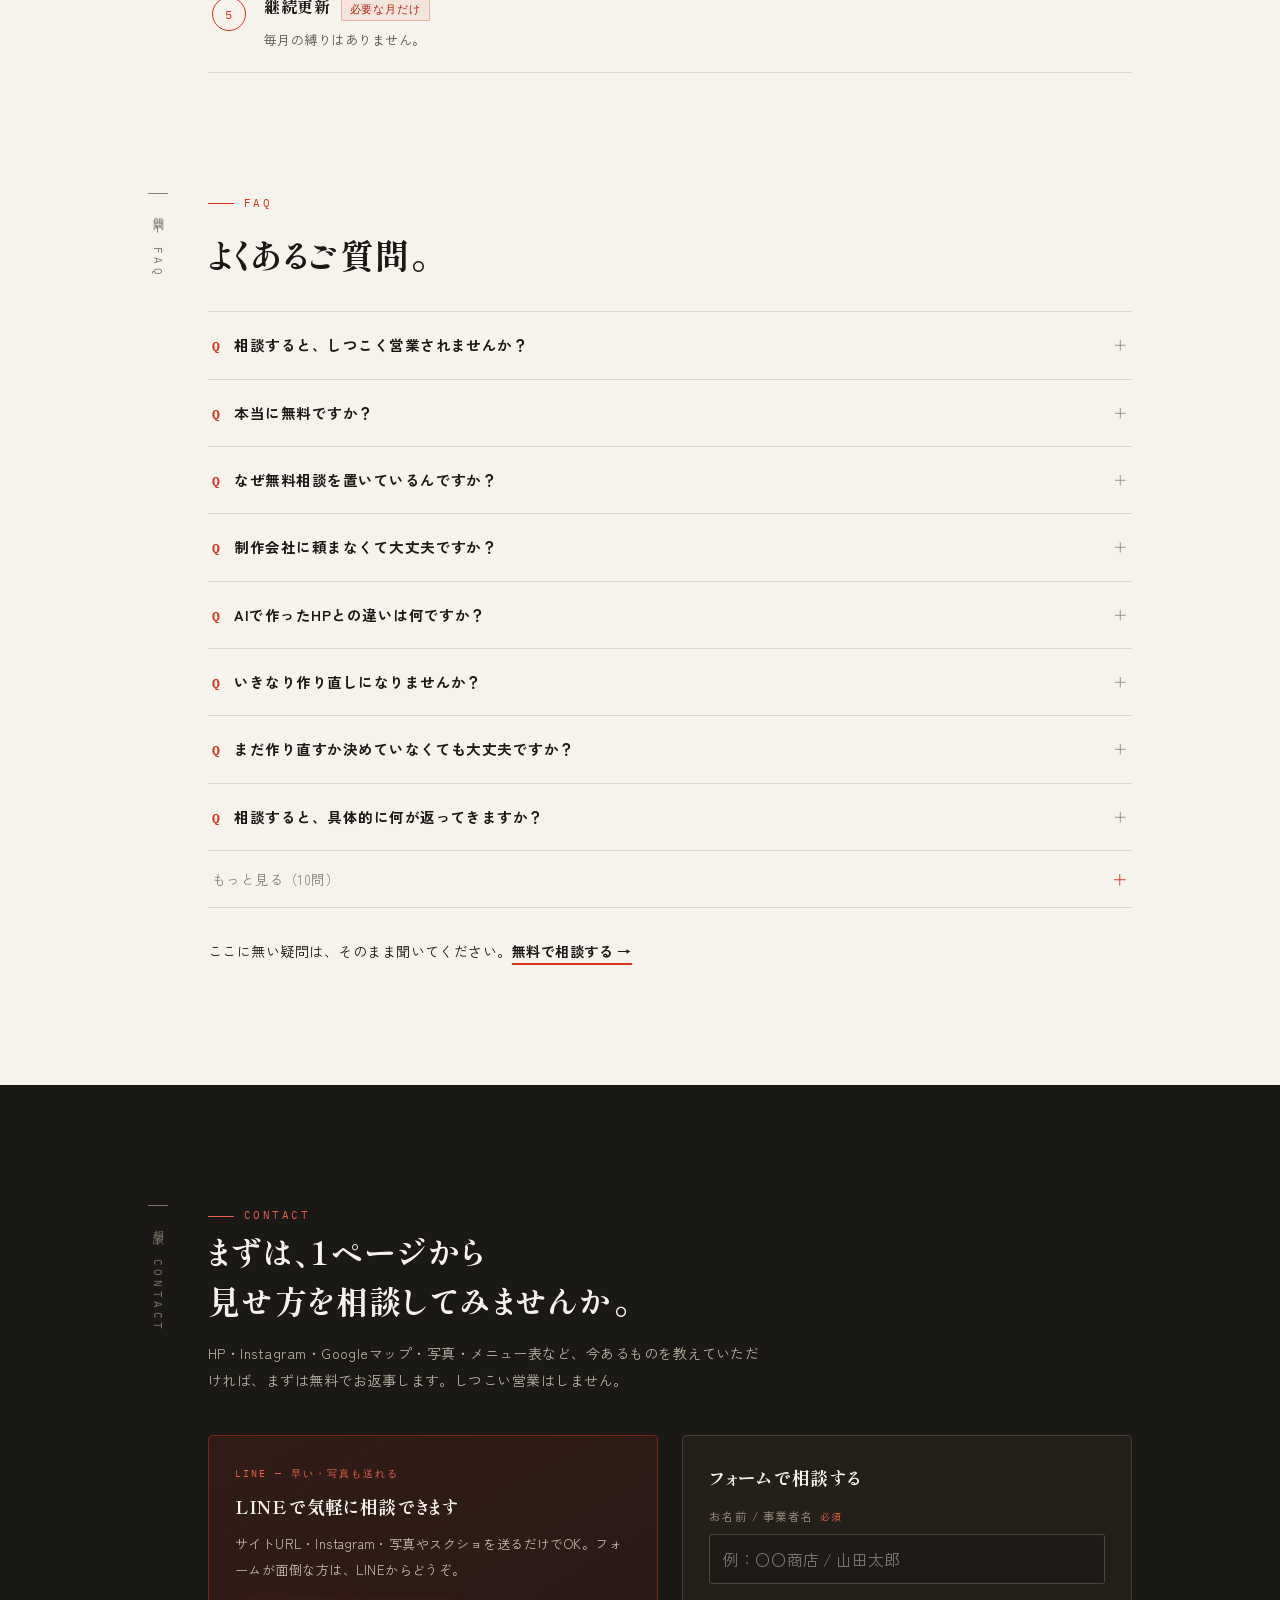
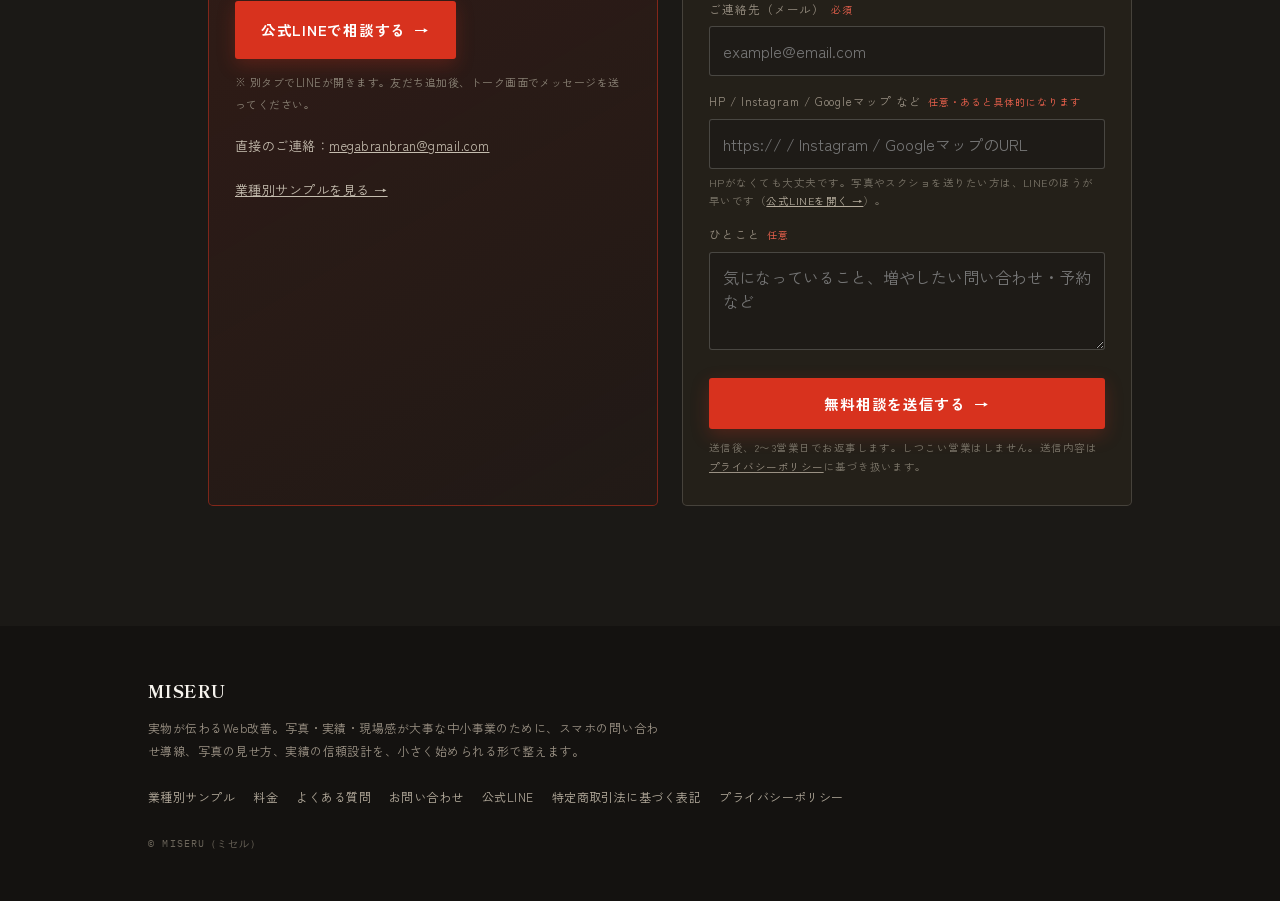
==== commit 90a34649: "fix: 「校正中 / PROOFING」削除 + CHECK 06を具体化 - ヒーローの「校正中 / PROOFING」ラベルを削除（本番サイトに不要） - CHECK 06「実力ではなく"見え方" ====
--- a/index.html
+++ b/index.html
@@ -607,7 +607,7 @@
 <section class="fv" id="top">
   <div class="wrap fv-grid">
     <div>
-      <div class="fv-meta"><span>中小事業のための、見せ方を整える編集室</span><b>校正中 / PROOFING</b></div>
+      <div class="fv-meta"><span>中小事業のための、見せ方を整える編集室</span></div>
       <span class="draft" id="draft">「ホームページを、作り直しませんか？」</span>
       <h1>いい仕事は、<span class="u-shu">見せ方</span>で伝わる。<span class="sm">作り直す前に、“相談されるHP”へ。</span></h1>
       <p class="fv-lead">HP・Instagram・Googleマップ・写真の“見せ方”を直して、問い合わせにつなげます。HPがなくても大丈夫。まずは<b>無料相談</b>で、どこを直すと良くなりそうかと、費用のだいたいの目安をお返しします。</p>
@@ -721,7 +721,7 @@
         <li class="rv"><span class="num">03</span><span class="bx"></span>スマホでLINE・予約・問い合わせまでが遠い</li>
         <li class="rv"><span class="num">04</span><span class="bx"></span>料金や進め方が見えず、相談前に不安が止まる</li>
         <li class="rv"><span class="num">05</span><span class="bx"></span>HPがなく、InstagramやGoogleマップだけで伝えている</li>
-        <li class="rv"><span class="num">06</span><span class="bx"></span>実力ではなく“見え方”で、問い合わせを逃しているかも</li>
+        <li class=”rv”><span class=”num”>06</span><span class=”bx”></span>事例や写真はあるのに、強みとして見せられていない</li>
       </ul>
       <p class="aftercheck">— ひとつでも心当たりがあれば、まずは<b>無料相談</b>から。今あるものを送るだけで大丈夫です。（<a href="#pricing">料金へ →</a>）</p>
     </div>
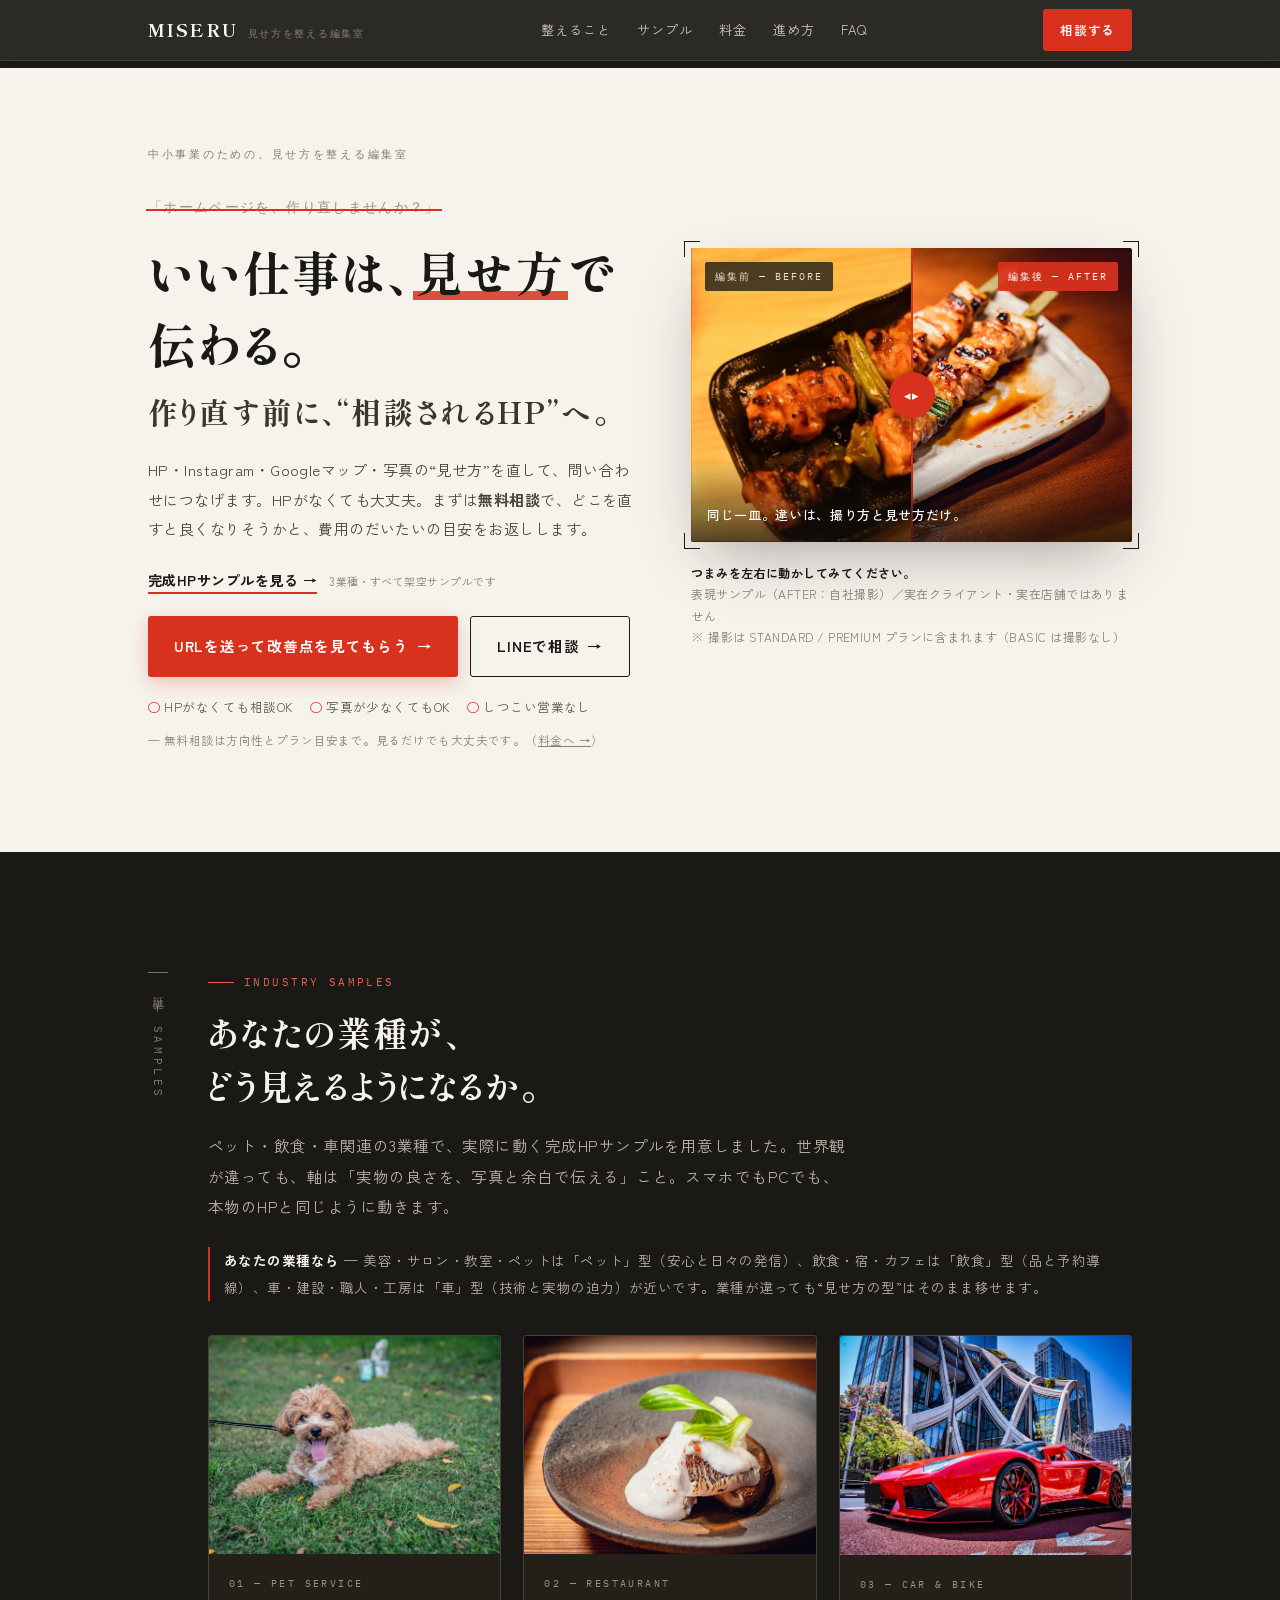
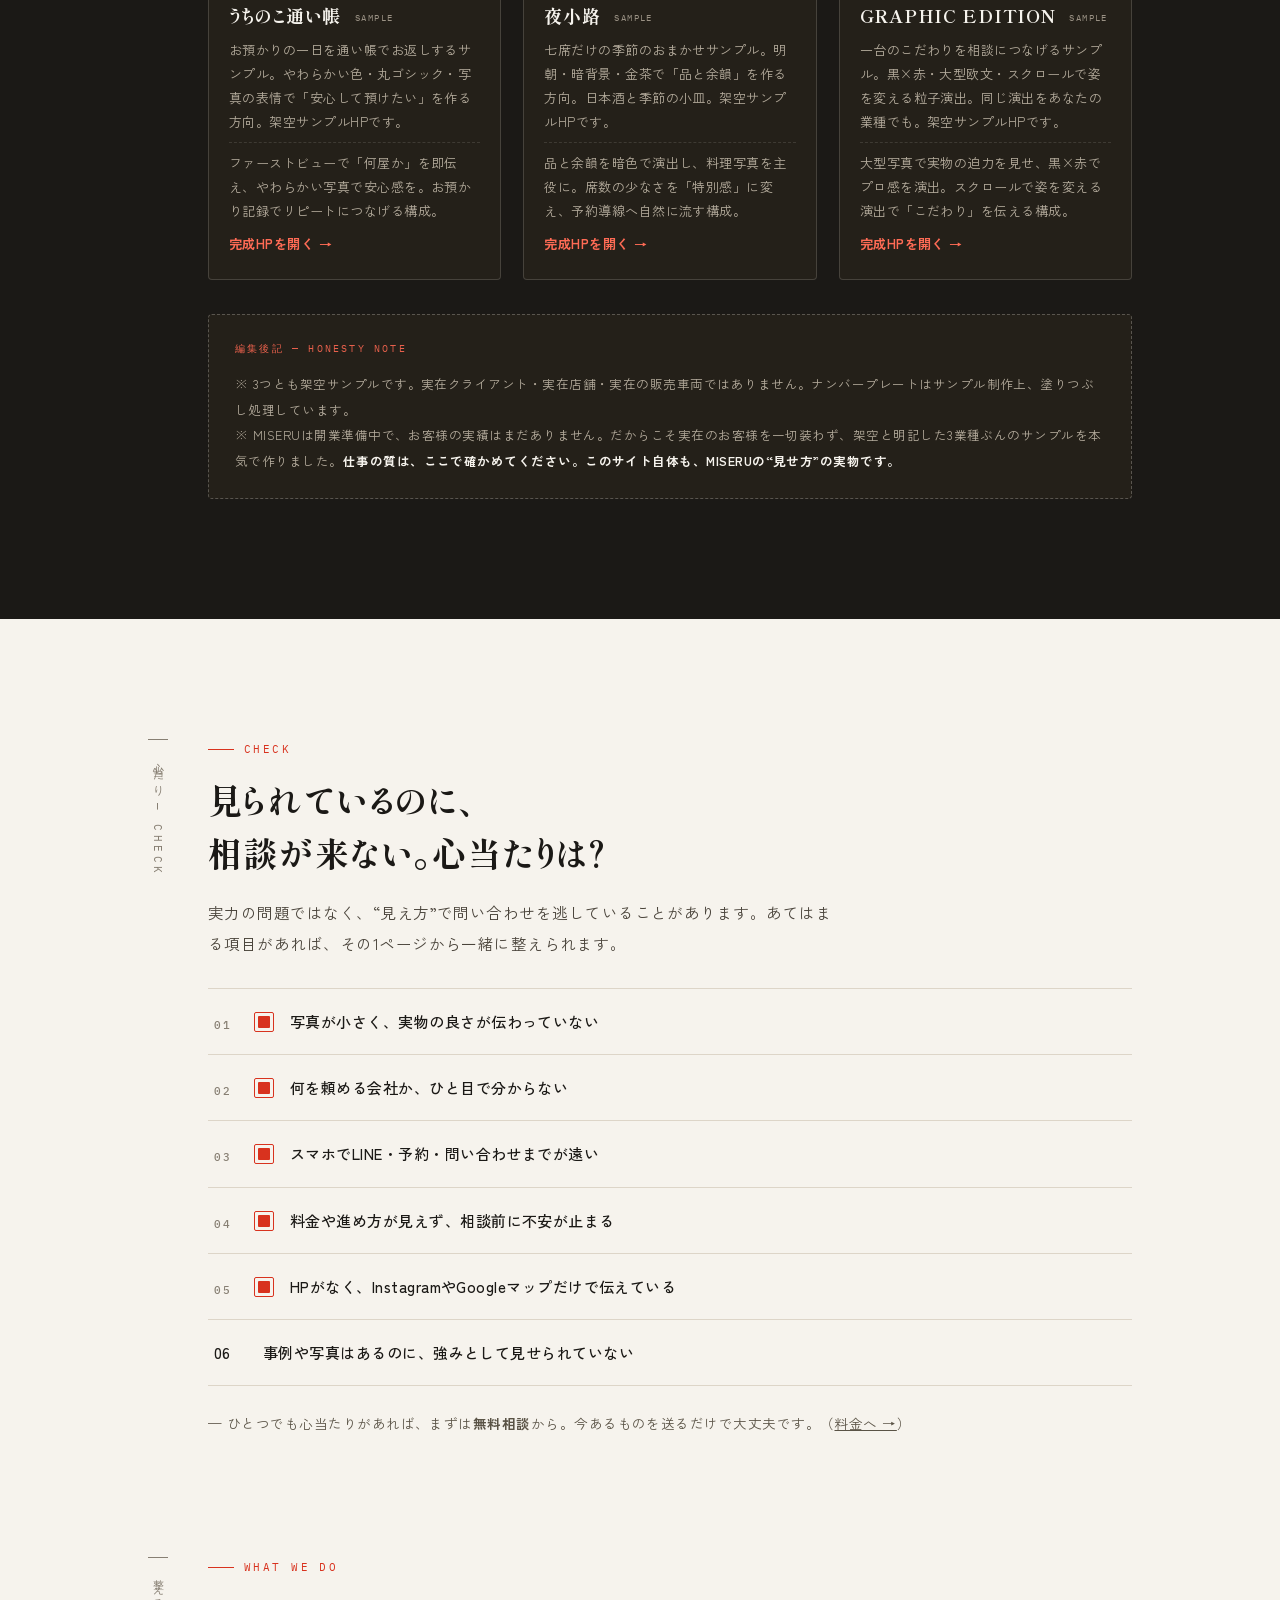
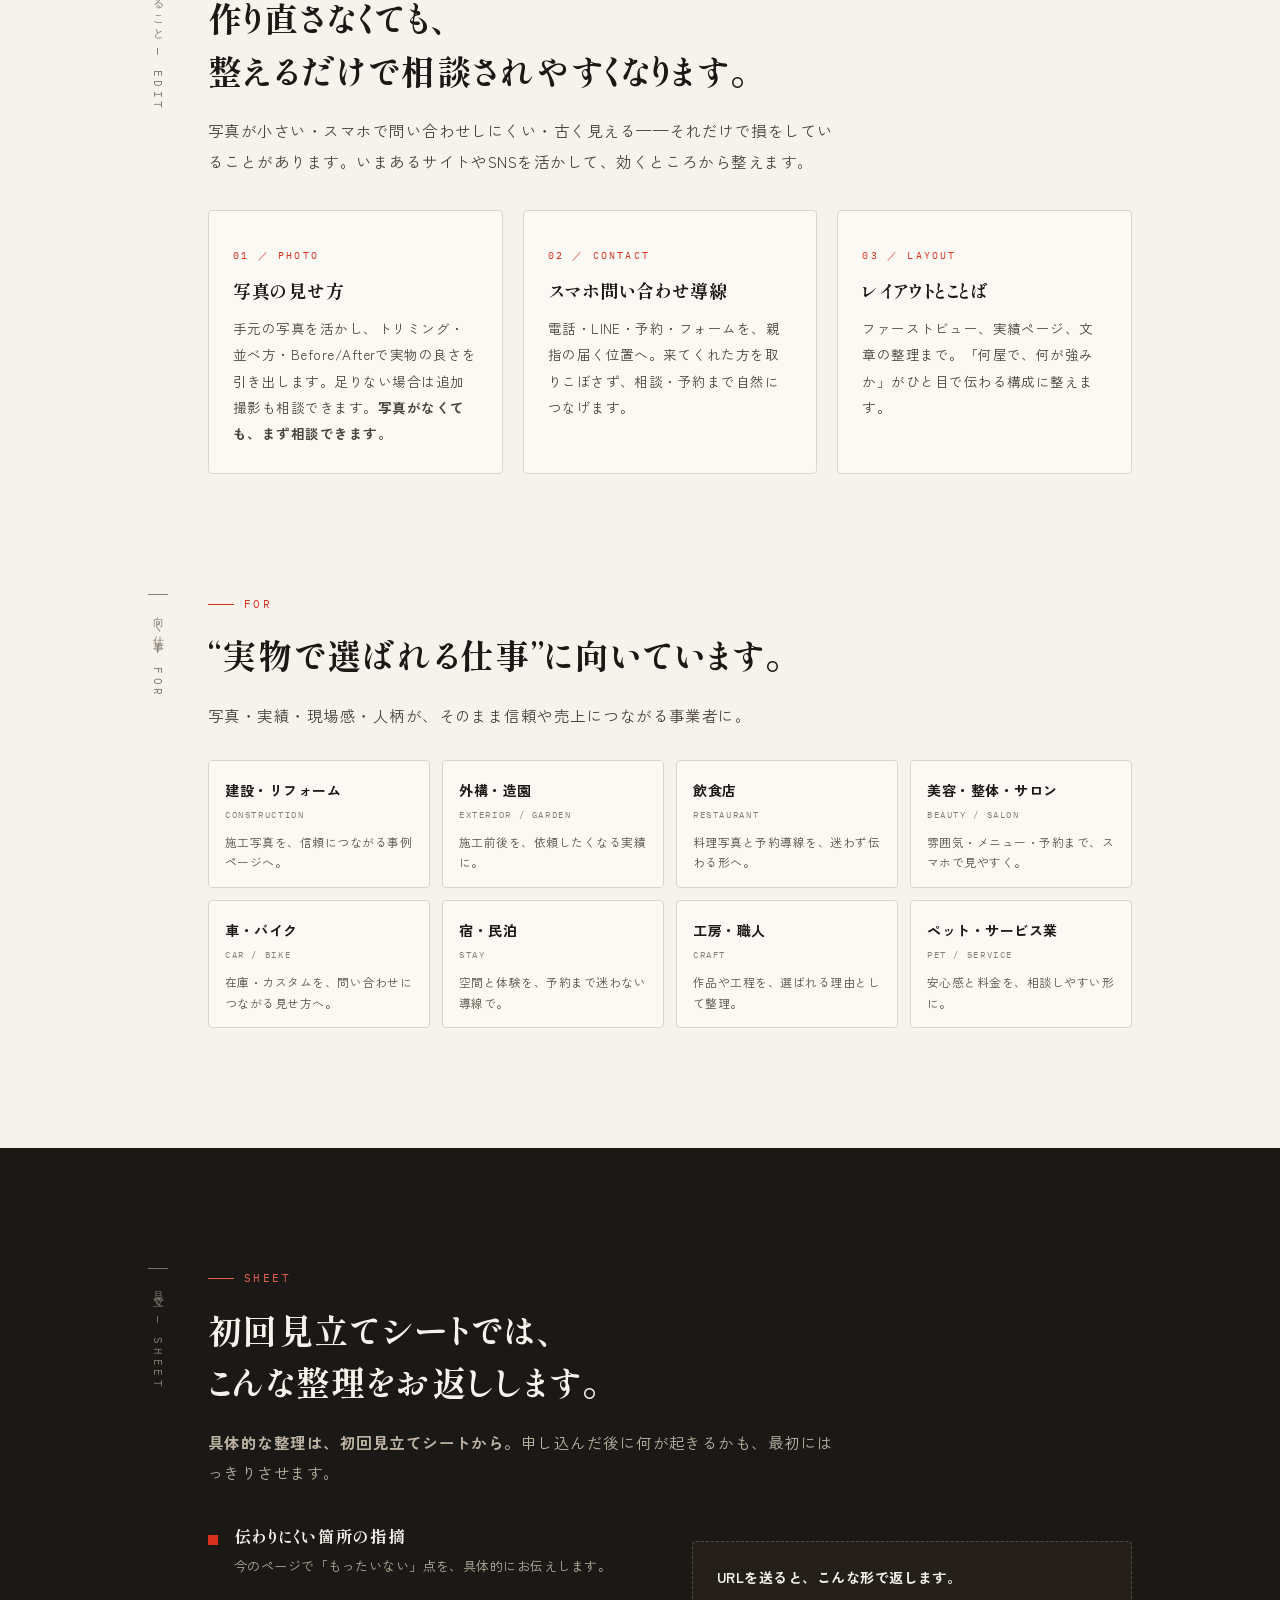
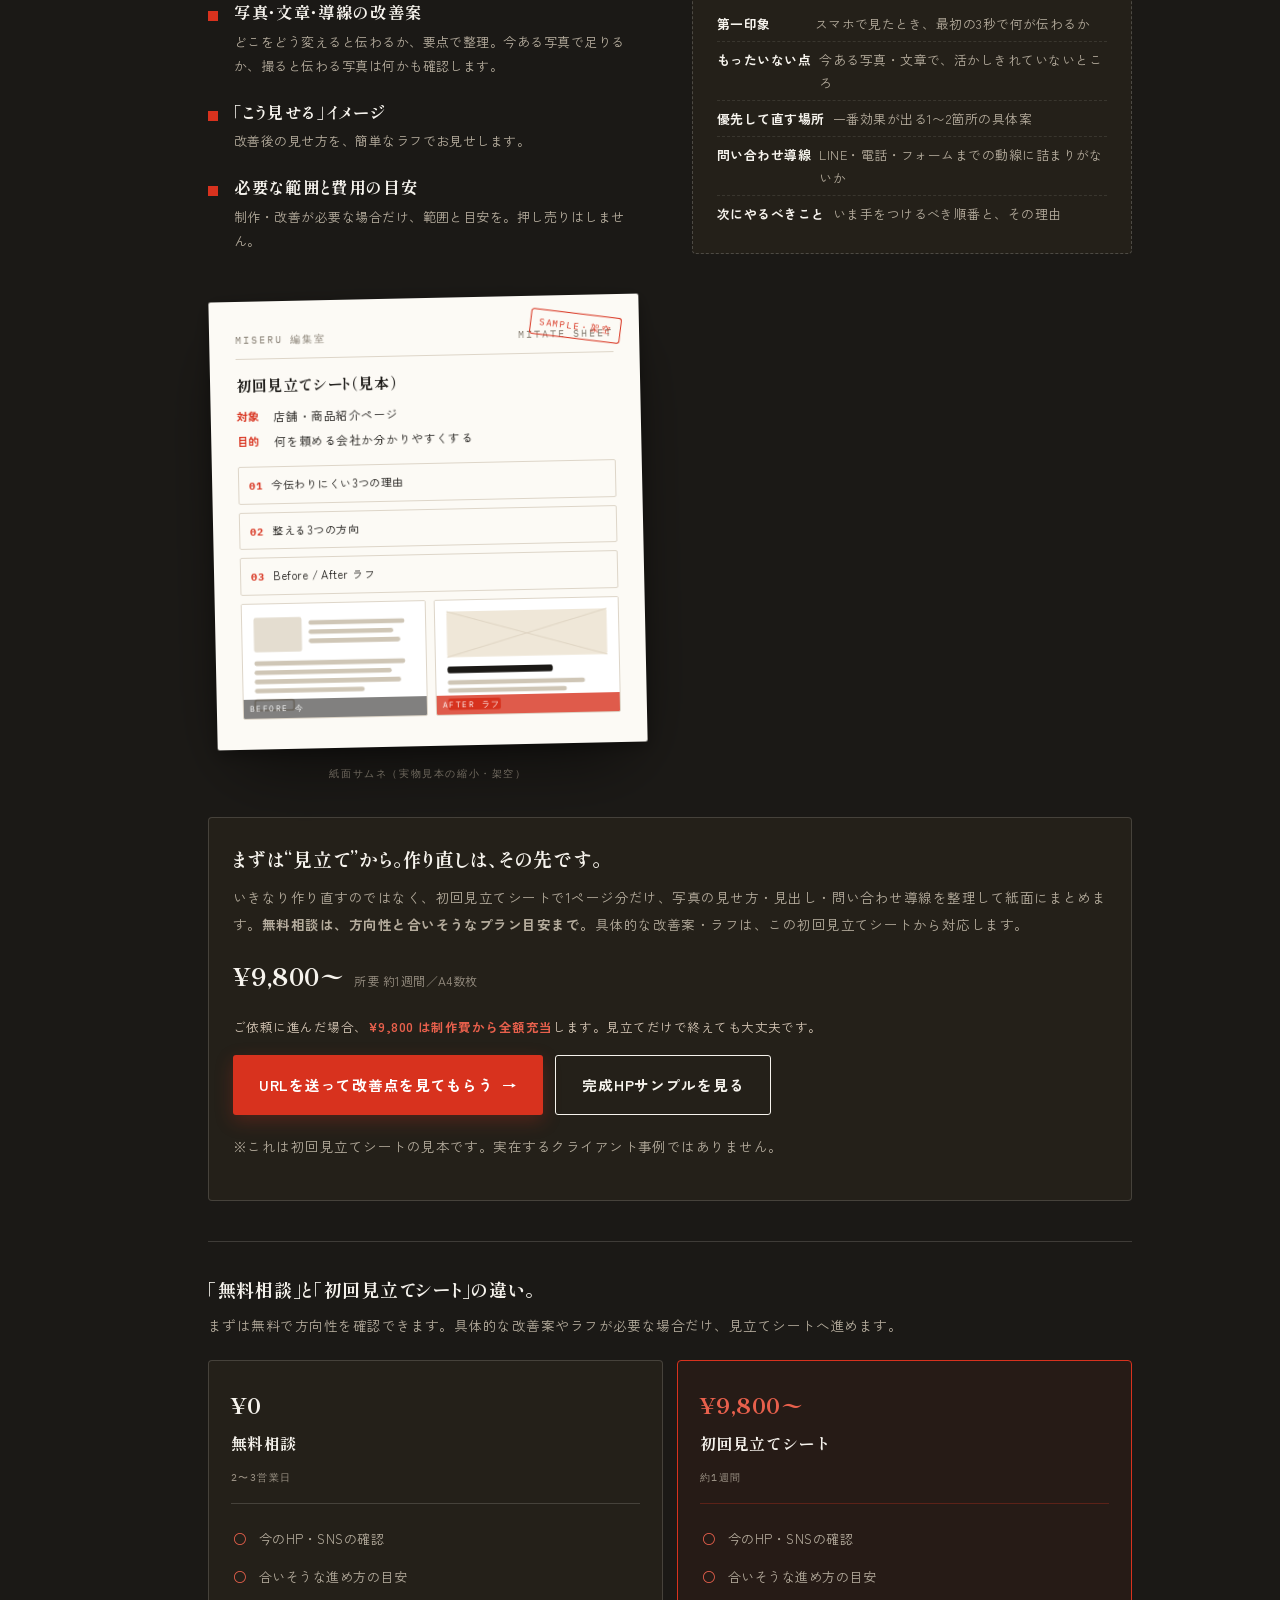
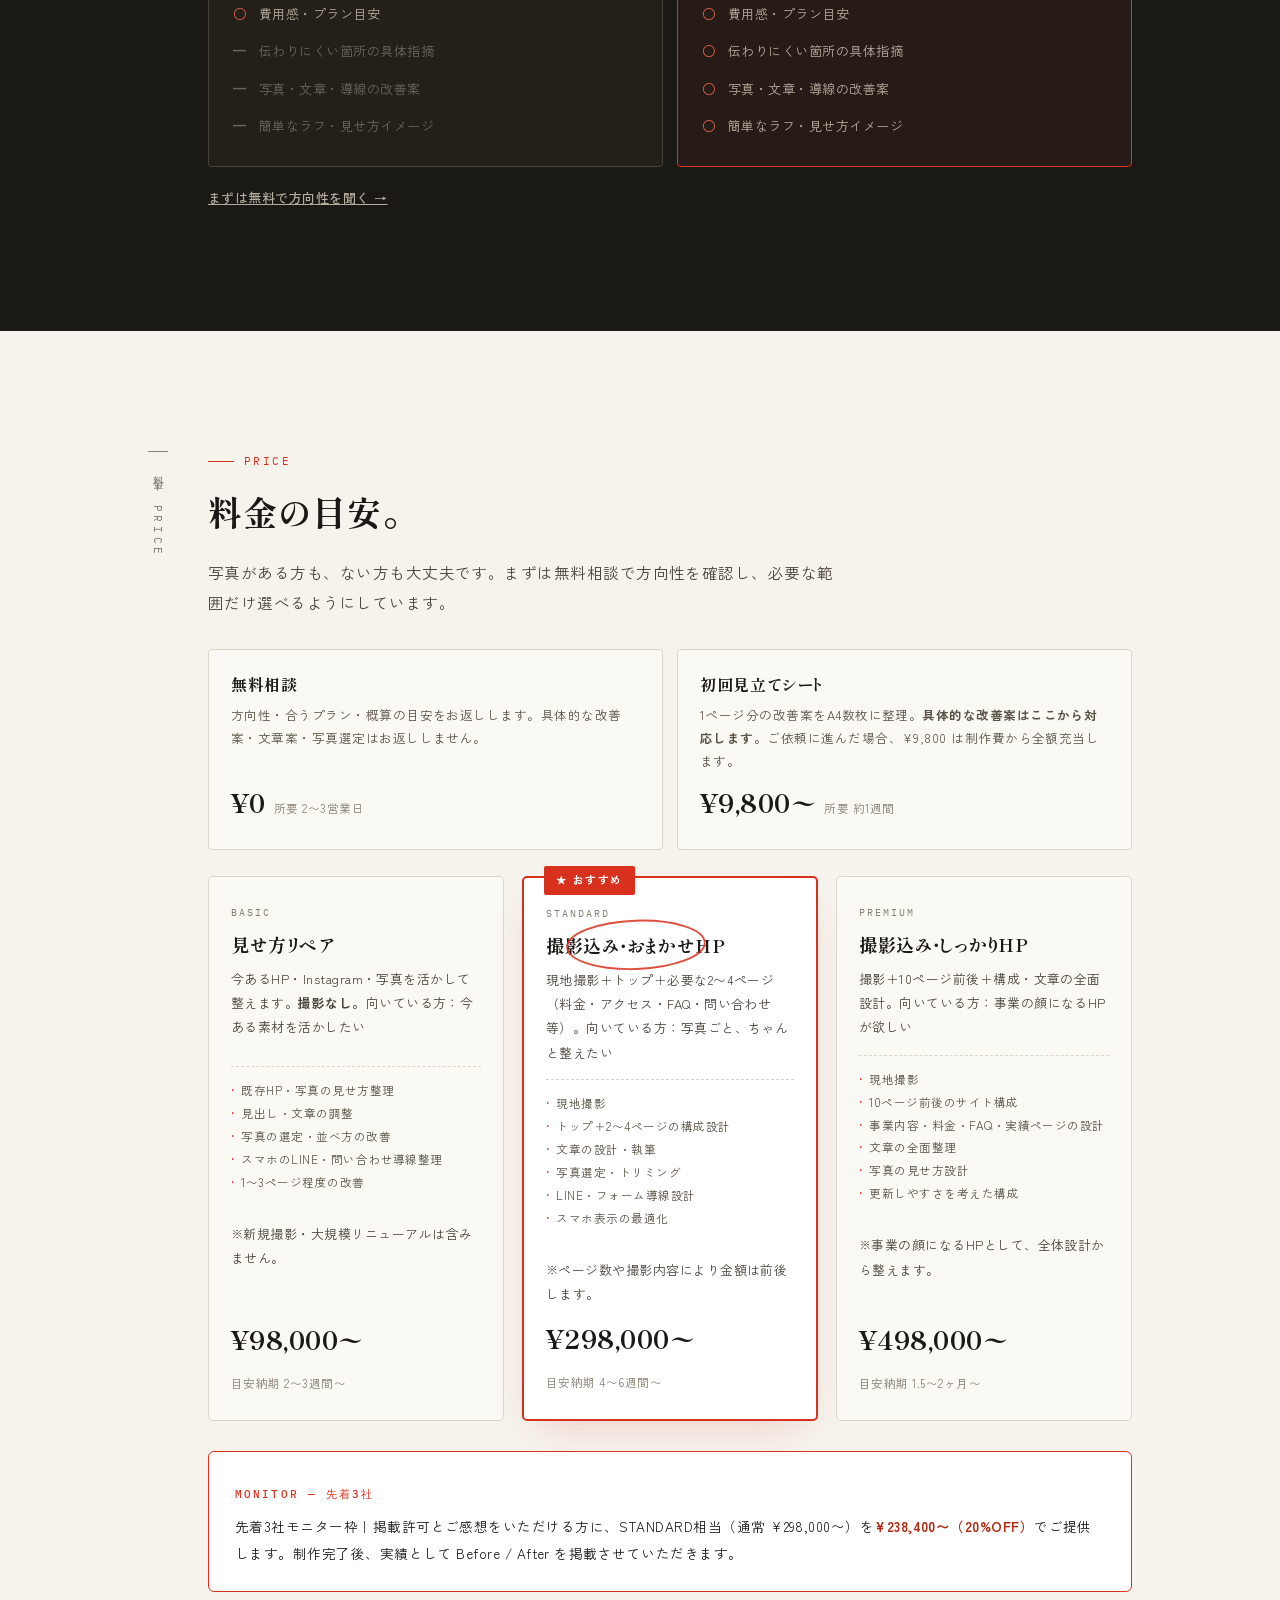
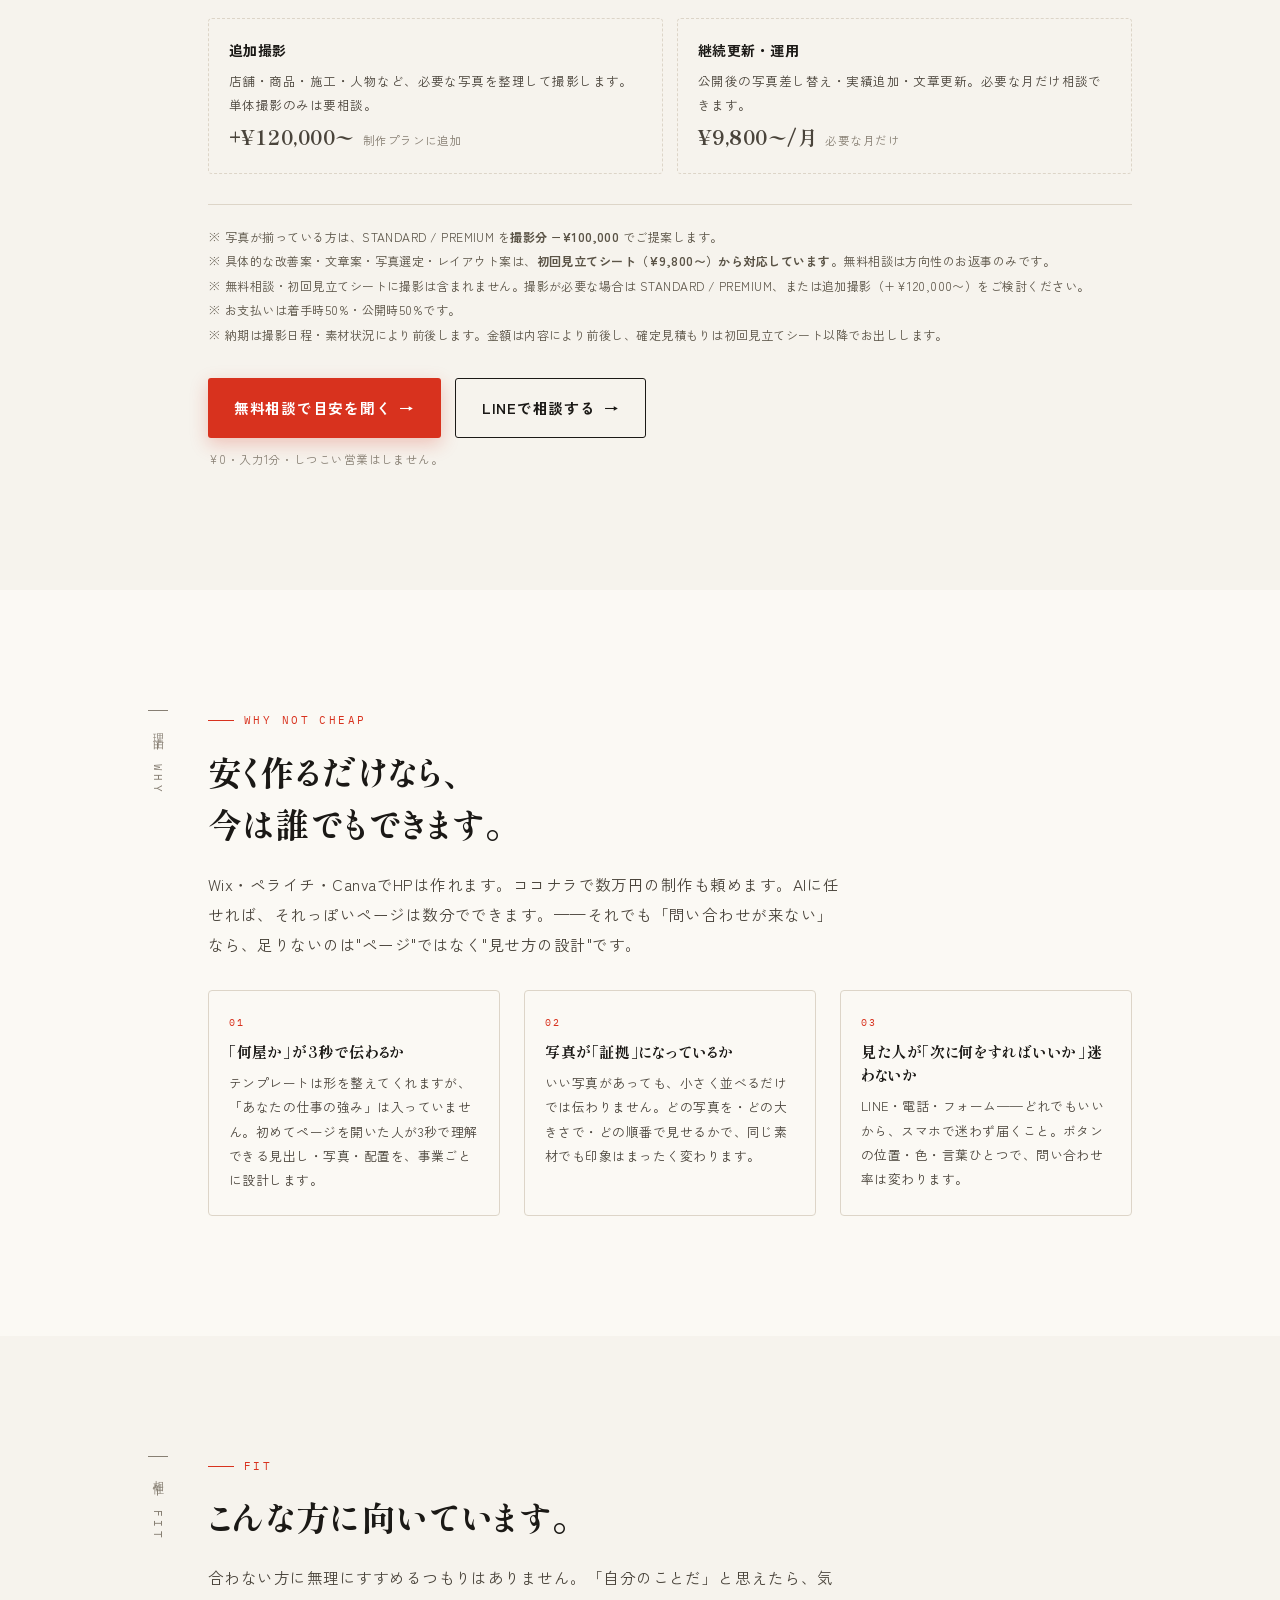
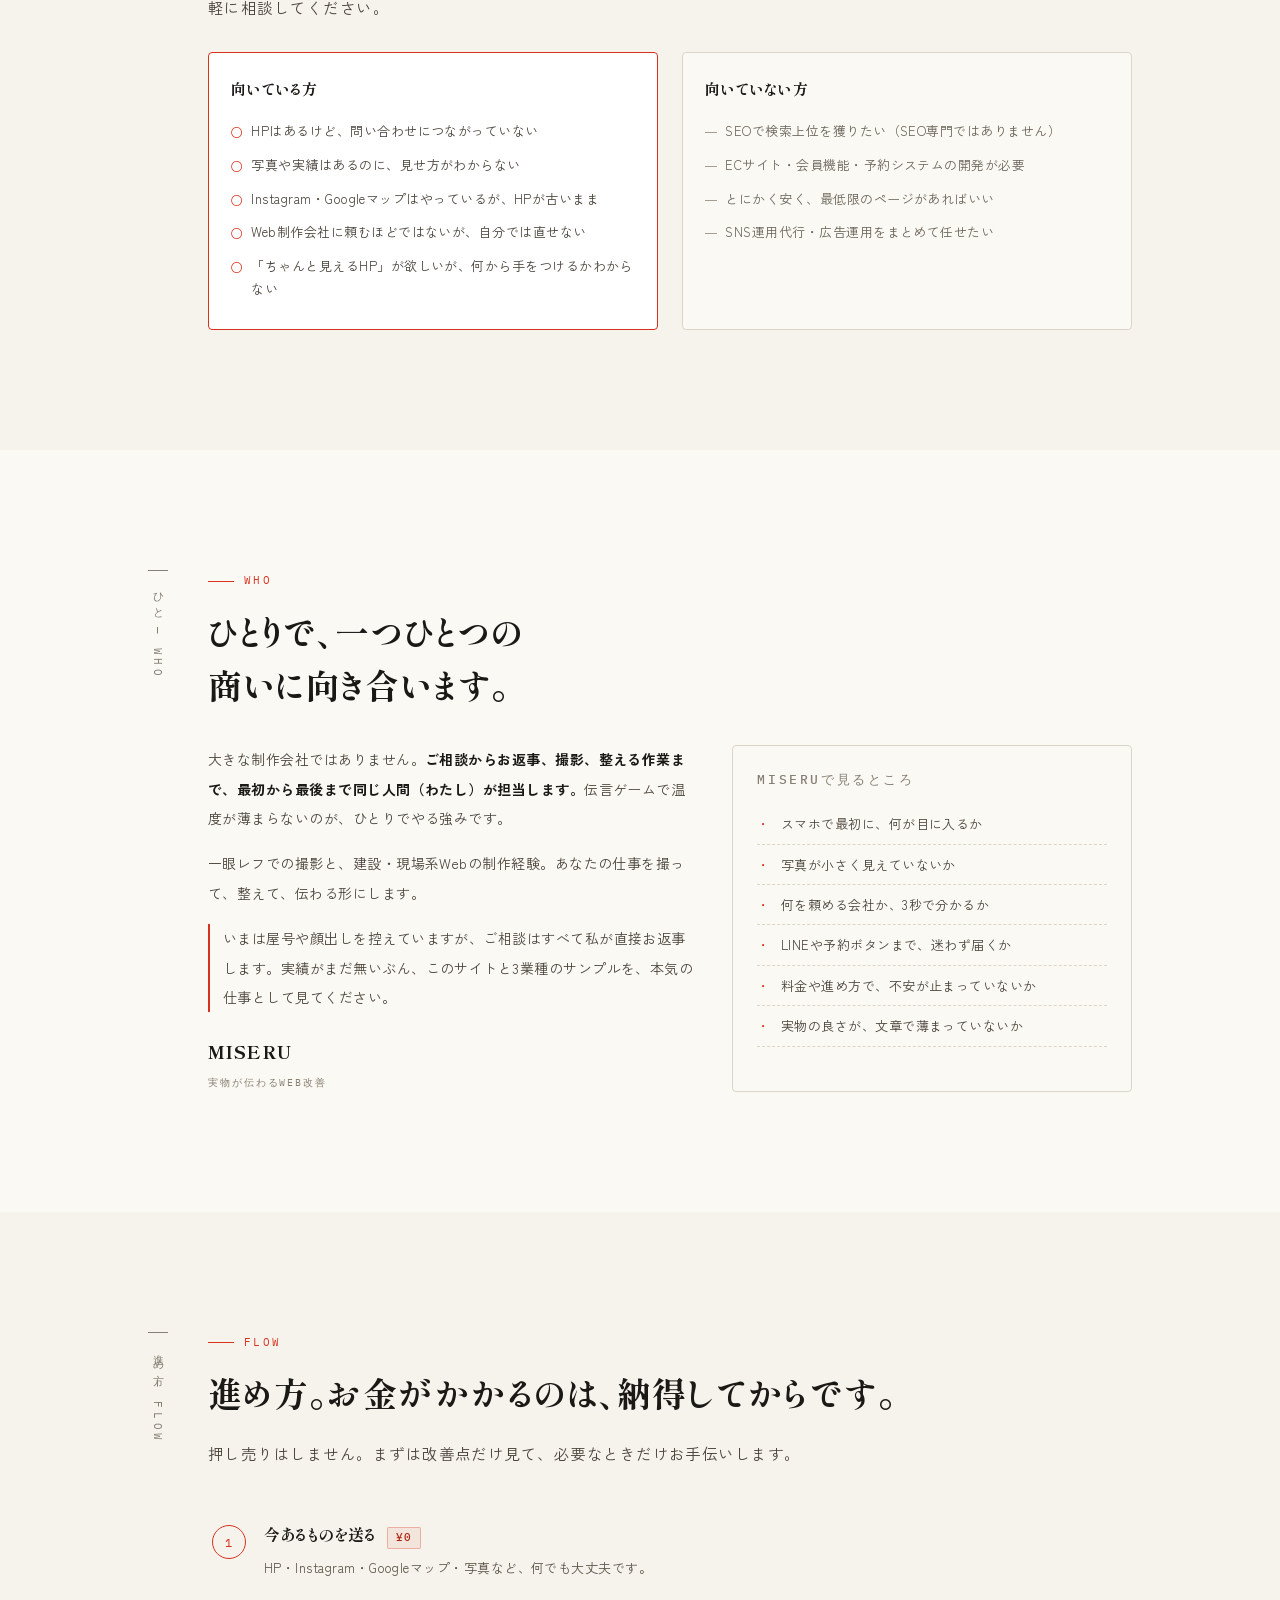
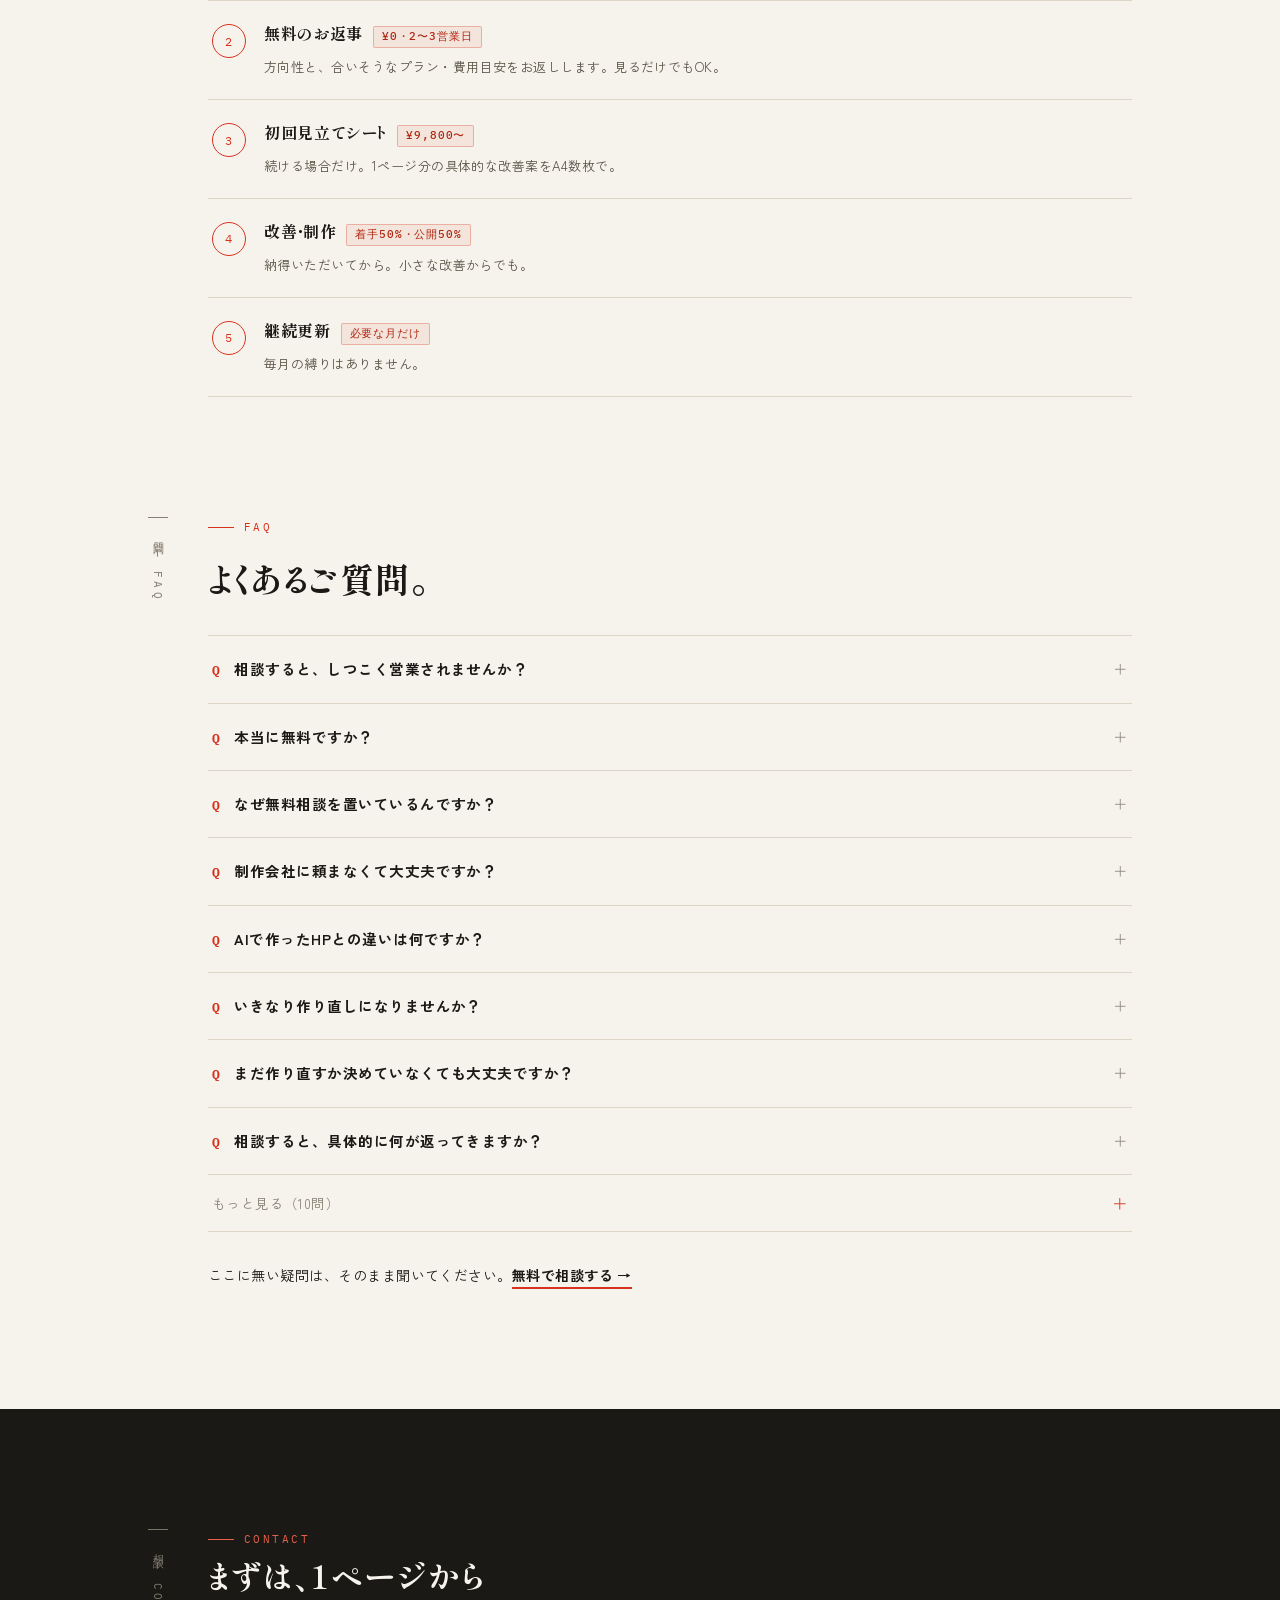
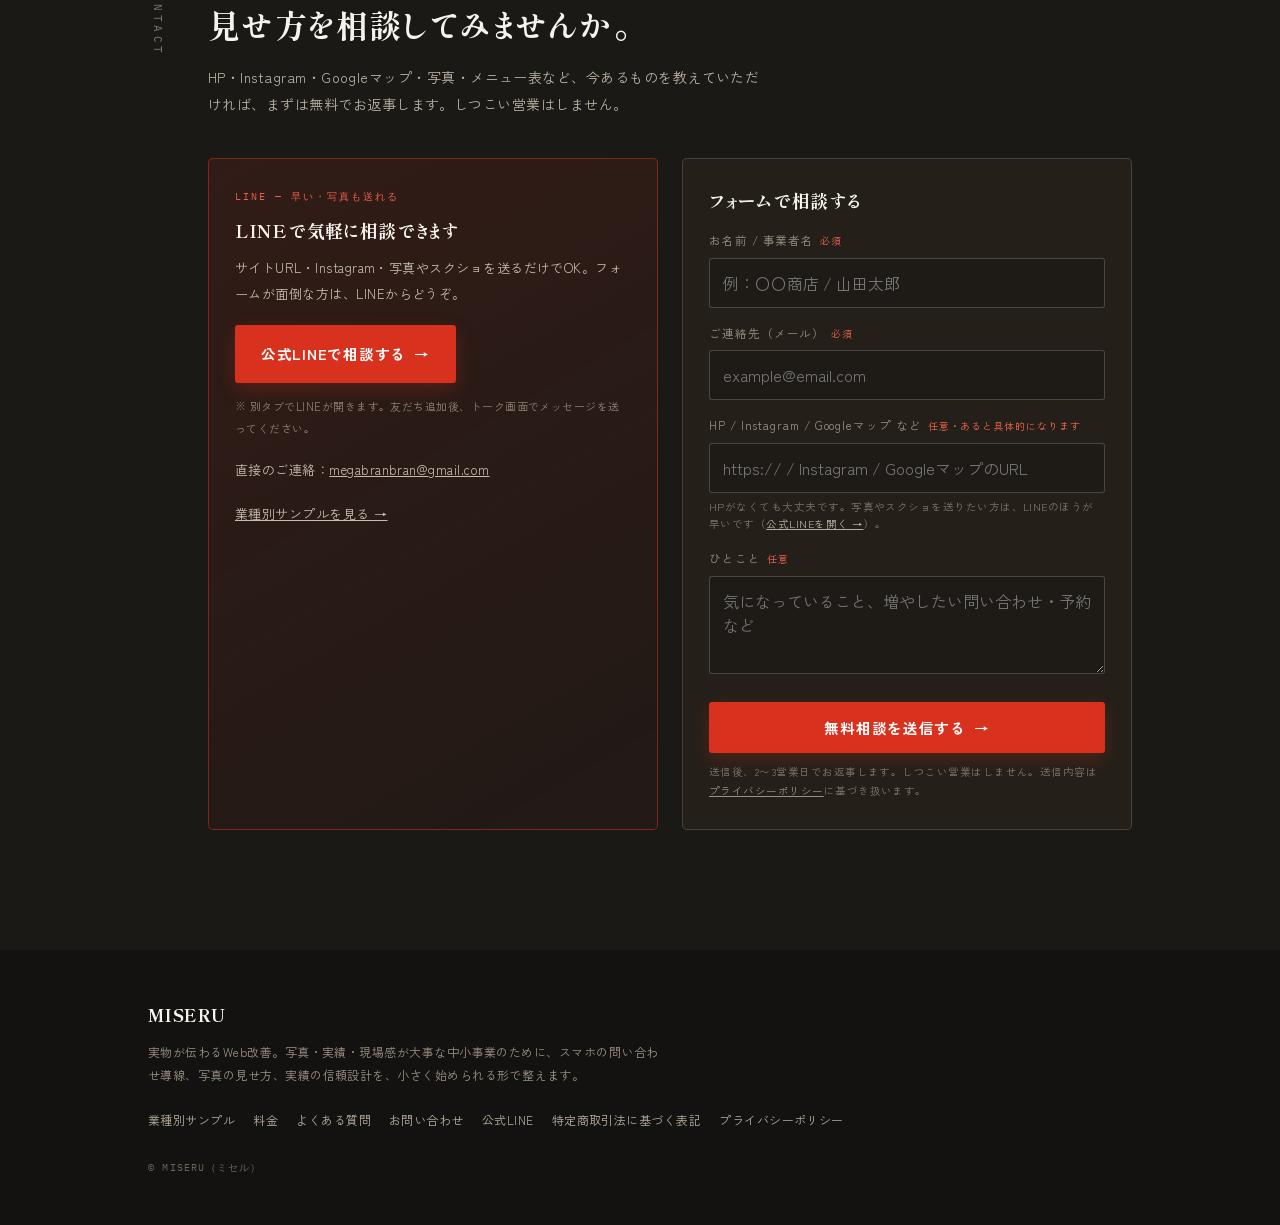
==== commit 4c0cb1da: "feat: 100点化フェーズ — 6項目一括実装 - 見立てシートの実物サンプル（URLを送ると返す内容5項目） - サンプルカードに設計意図の解説を追加（3業種） - 「安く作るだけなら」差別化セ" ====
--- a/index.html
+++ b/index.html
@@ -4,11 +4,11 @@
 <script>document.documentElement.classList.add('js')</script>
 <meta charset="UTF-8">
 <meta name="viewport" content="width=device-width, initial-scale=1.0, viewport-fit=cover">
-<title>ミセル｜いい仕事は、見せ方で伝わる。 — 中小事業のHP・見せ方改善</title>
+<title>MISERU｜問い合わせにつながるHP改善・Web制作サービス</title>
 <meta name="description" content="HP・Instagram・Googleマップ・写真から、実物の魅力が伝わる1ページへ。中小事業の見せ方を整える編集室、ミセル。HPがなくても、まずは無料相談で方向性とプラン目安をお返しします。">
 <!-- DOMAIN-MIGRATION: 独自ドメイン移行時に要書き換え（canonical / og:url / og:image / twitter:image / JSON-LD内URL） -->
 <link rel="canonical" href="https://miseru-web.pages.dev/">
-<meta property="og:title" content="ミセル｜いい仕事は、見せ方で伝わる。">
+<meta property="og:title" content="MISERU｜問い合わせにつながるHP改善・Web制作サービス">
 <meta property="og:description" content="写真・文章・スマホ導線を整えて、実物の魅力が伝わるHPへ。中小事業のHPを「相談されるページ」に整えます。">
 <meta property="og:type" content="website">
 <meta property="og:url" content="https://miseru-web.pages.dev/">
@@ -279,6 +279,7 @@
 .scard h3 small{font-family:var(--mono);font-weight:400;font-size:9px;letter-spacing:.16em;color:#9A9184;margin-left:8px;vertical-align:2px}
 .scard p{font-size:13px;color:#B5AC9D;line-height:1.85;flex:1}
 .scard .go{font-size:13px;font-weight:700;color:#FF6B55}
+.s-intent{font-size:11.5px;color:#9A9184;line-height:1.75;border-top:1px dashed rgba(246,243,237,.12);padding-top:8px;margin-top:auto}
 .s-guide{margin-top:26px;font-size:13.5px;color:#BBB3A4;border-left:2px solid var(--shu);padding-left:14px;line-height:2}
 .s-guide b{color:var(--paper)}
 /* 編集後記（正直宣言） */
@@ -330,6 +331,12 @@
 .sheet-list .sq{flex:none;width:10px;height:10px;background:var(--shu);margin-top:11px}
 .sheet-list h3{font-size:16.5px;color:var(--paper);margin-bottom:4px}
 .sheet-list p{font-size:13px;color:#B5AC9D;line-height:1.85}
+.sheet-preview{background:var(--ink-2);border:1px dashed rgba(246,243,237,.2);border-radius:4px;padding:22px 24px;margin-top:18px}
+.sheet-preview-hd{font-size:14px;font-weight:700;color:var(--paper);margin-bottom:14px}
+.sheet-preview-list{list-style:none}
+.sheet-preview-list li{font-size:12.8px;color:#B5AC9D;padding:6px 0;border-bottom:1px dashed rgba(246,243,237,.1);display:flex;gap:8px;line-height:1.8}
+.sheet-preview-list li:last-child{border-bottom:none}
+.sheet-preview-list b{color:var(--paper);flex:none;min-width:7em}
 .a4{
   background:#FCFAF5;color:var(--ink);border-radius:2px;
   padding:30px 26px;transform:rotate(-1.2deg);
@@ -450,6 +457,27 @@
 .p-cta{display:flex;flex-wrap:wrap;gap:14px;margin-top:30px}
 .p-cta-note{margin-top:10px;font-size:11.5px;color:var(--grey)}
 
+/* ============ WHY（安くない理由） ============ */
+.why-grid{display:grid;gap:24px;margin-top:30px}
+@media(min-width:820px){.why-grid{grid-template-columns:repeat(3,1fr)}}
+.why-card{border:1px solid var(--line);border-radius:4px;padding:22px 20px;background:#FBF9F4}
+.why-card .wt{font-family:var(--mono);font-size:10px;letter-spacing:.18em;color:var(--shu);margin-bottom:8px}
+.why-card h3{font-size:15px;margin-bottom:8px}
+.why-card p{font-size:12.8px;color:#4A443B;line-height:1.9}
+
+/* ============ FIT（向いている人） ============ */
+.fit-grid{display:grid;gap:24px;margin-top:30px}
+@media(min-width:820px){.fit-grid{grid-template-columns:1fr 1fr}}
+.fit-box{border-radius:4px;padding:24px 22px}
+.fit-box--yes{border:1.5px solid var(--shu);background:#fff}
+.fit-box--no{border:1px solid var(--line);background:#FBF9F4}
+.fit-box h3{font-size:15px;margin-bottom:14px}
+.fit-box ul{list-style:none}
+.fit-box li{font-size:13px;color:#4A443B;padding:5px 0;display:flex;gap:8px;line-height:1.8}
+.fit-box--yes li::before{content:"○";color:var(--shu);flex:none;font-size:12px;margin-top:2px}
+.fit-box--no li::before{content:"—";color:var(--grey);flex:none;font-size:12px;margin-top:2px}
+.fit-box--no li{color:#6B655A}
+
 /* ============ WHO（料金直後） ============ */
 .who-grid{display:grid;gap:36px;margin-top:34px}
 @media(min-width:920px){.who-grid{grid-template-columns:1.1fr .9fr}}
@@ -613,7 +641,7 @@
       <p class="fv-lead">HP・Instagram・Googleマップ・写真の“見せ方”を直して、問い合わせにつなげます。HPがなくても大丈夫。まずは<b>無料相談</b>で、どこを直すと良くなりそうかと、費用のだいたいの目安をお返しします。</p>
       <p class="fv-sample-link"><a href="#industry-samples" data-cta="sample-gallery">完成HPサンプルを見る →</a><span class="nt">3業種・すべて架空サンプルです</span></p>
       <div class="fv-cta">
-        <a class="btn btn--shu" href="#contact" data-cta="free-consult">無料で見せ方を相談する <span class="arw">→</span></a>
+        <a class="btn btn--shu" href="#contact" data-cta="free-consult">URLを送って改善点を見てもらう <span class="arw">→</span></a>
         <a class="btn btn--ghost" href="https://lin.ee/8StAYYY" target="_blank" rel="noopener noreferrer" data-cta="line-consult">LINEで相談 <span class="arw">→</span></a>
       </div>
       <div class="badges">
@@ -671,6 +699,7 @@
             <span class="no">01 — PET SERVICE</span>
             <h3>うちのこ通い帳 <small>SAMPLE</small></h3>
             <p>お預かりの一日を通い帳でお返しするサンプル。やわらかい色・丸ゴシック・写真の表情で「安心して預けたい」を作る方向。架空サンプルHPです。</p>
+            <p class="s-intent">ファーストビューで「何屋か」を即伝え、やわらかい写真で安心感を。お預かり記録でリピートにつなげる構成。</p>
             <span class="go">完成HPを開く →</span>
           </span>
         </a>
@@ -680,6 +709,7 @@
             <span class="no">02 — RESTAURANT</span>
             <h3>夜小路 <small>SAMPLE</small></h3>
             <p>七席だけの季節のおまかせサンプル。明朝・暗背景・金茶で「品と余韻」を作る方向。日本酒と季節の小皿。架空サンプルHPです。</p>
+            <p class="s-intent">品と余韻を暗色で演出し、料理写真を主役に。席数の少なさを「特別感」に変え、予約導線へ自然に流す構成。</p>
             <span class="go">完成HPを開く →</span>
           </span>
         </a>
@@ -689,6 +719,7 @@
             <span class="no">03 — CAR &amp; BIKE</span>
             <h3>GRAPHIC EDITION <small>SAMPLE</small></h3>
             <p>一台のこだわりを相談につなげるサンプル。黒×赤・大型欧文・スクロールで姿を変える粒子演出。同じ演出をあなたの業種でも。架空サンプルHPです。</p>
+            <p class="s-intent">大型写真で実物の迫力を見せ、黒×赤でプロ感を演出。スクロールで姿を変える演出で「こだわり」を伝える構成。</p>
             <span class="go">完成HPを開く →</span>
           </span>
         </a>
@@ -794,6 +825,17 @@
           <article class="rv"><span class="sq"></span><div><h3>写真・文章・導線の改善案</h3><p>どこをどう変えると伝わるか、要点で整理。今ある写真で足りるか、撮ると伝わる写真は何かも確認します。</p></div></article>
           <article class="rv"><span class="sq"></span><div><h3>「こう見せる」イメージ</h3><p>改善後の見せ方を、簡単なラフでお見せします。</p></div></article>
           <article class="rv"><span class="sq"></span><div><h3>必要な範囲と費用の目安</h3><p>制作・改善が必要な場合だけ、範囲と目安を。押し売りはしません。</p></div></article>
+        </div>
+
+        <div class="sheet-preview rv">
+          <p class="sheet-preview-hd">URLを送ると、こんな形で返します。</p>
+          <ul class="sheet-preview-list">
+            <li><b>第一印象</b>スマホで見たとき、最初の3秒で何が伝わるか</li>
+            <li><b>もったいない点</b>今ある写真・文章で、活かしきれていないところ</li>
+            <li><b>優先して直す場所</b>一番効果が出る1〜2箇所の具体案</li>
+            <li><b>問い合わせ導線</b>LINE・電話・フォームまでの動線に詰まりがないか</li>
+            <li><b>次にやるべきこと</b>いま手をつけるべき順番と、その理由</li>
+          </ul>
         </div>
 
         <div class="rv">
@@ -846,7 +888,7 @@
         <p class="pr">¥9,800〜<small>所要 約1週間／A4数枚</small></p>
         <p class="juto">ご依頼に進んだ場合、<b>¥9,800 は制作費から全額充当</b>します。見立てだけで終えても大丈夫です。</p>
         <div class="fv-cta" style="margin-top:16px">
-          <a class="btn btn--shu" href="#contact" data-cta="free-consult">無料で見せ方を相談する <span class="arw">→</span></a>
+          <a class="btn btn--shu" href="#contact" data-cta="free-consult">URLを送って改善点を見てもらう <span class="arw">→</span></a>
           <a class="btn btn--ghost" href="#industry-samples" data-cta="sample-gallery">完成HPサンプルを見る</a>
         </div>
         <p class="s-disc" style="margin-top:14px">※これは初回見立てシートの見本です。実在するクライアント事例ではありません。</p>
@@ -995,6 +1037,70 @@
   </div>
 </section>
 
+<!-- ============ 07b なぜ安くないか ============ -->
+<section class="sec sec--alt" id="why-not-cheap">
+  <div class="wrap sec-grid">
+    <div class="rail"><span>理由 — WHY</span></div>
+    <div>
+      <p class="kicker">WHY NOT CHEAP</p>
+      <h2 class="h2 rv">安く作るだけなら、<br>今は誰でもできます。</h2>
+      <p class="lead rv">Wix・ペライチ・CanvaでHPは作れます。ココナラで数万円の制作も頼めます。AIに任せれば、それっぽいページは数分でできます。——それでも「問い合わせが来ない」なら、足りないのは"ページ"ではなく"見せ方の設計"です。</p>
+
+      <div class="why-grid">
+        <article class="why-card rv">
+          <p class="wt">01</p>
+          <h3>「何屋か」が3秒で伝わるか</h3>
+          <p>テンプレートは形を整えてくれますが、「あなたの仕事の強み」は入っていません。初めてページを開いた人が3秒で理解できる見出し・写真・配置を、事業ごとに設計します。</p>
+        </article>
+        <article class="why-card rv">
+          <p class="wt">02</p>
+          <h3>写真が「証拠」になっているか</h3>
+          <p>いい写真があっても、小さく並べるだけでは伝わりません。どの写真を・どの大きさで・どの順番で見せるかで、同じ素材でも印象はまったく変わります。</p>
+        </article>
+        <article class="why-card rv">
+          <p class="wt">03</p>
+          <h3>見た人が「次に何をすればいいか」迷わないか</h3>
+          <p>LINE・電話・フォーム——どれでもいいから、スマホで迷わず届くこと。ボタンの位置・色・言葉ひとつで、問い合わせ率は変わります。</p>
+        </article>
+      </div>
+    </div>
+  </div>
+</section>
+
+<!-- ============ 07c 向いている人 ============ -->
+<section class="sec" id="fit">
+  <div class="wrap sec-grid">
+    <div class="rail"><span>相性 — FIT</span></div>
+    <div>
+      <p class="kicker">FIT</p>
+      <h2 class="h2 rv">こんな方に向いています。</h2>
+      <p class="lead rv">合わない方に無理にすすめるつもりはありません。「自分のことだ」と思えたら、気軽に相談してください。</p>
+
+      <div class="fit-grid">
+        <div class="fit-box fit-box--yes rv">
+          <h3>向いている方</h3>
+          <ul>
+            <li>HPはあるけど、問い合わせにつながっていない</li>
+            <li>写真や実績はあるのに、見せ方がわからない</li>
+            <li>Instagram・Googleマップはやっているが、HPが古いまま</li>
+            <li>Web制作会社に頼むほどではないが、自分では直せない</li>
+            <li>「ちゃんと見えるHP」が欲しいが、何から手をつけるかわからない</li>
+          </ul>
+        </div>
+        <div class="fit-box fit-box--no rv">
+          <h3>向いていない方</h3>
+          <ul>
+            <li>SEOで検索上位を獲りたい（SEO専門ではありません）</li>
+            <li>ECサイト・会員機能・予約システムの開発が必要</li>
+            <li>とにかく安く、最低限のページがあればいい</li>
+            <li>SNS運用代行・広告運用をまとめて任せたい</li>
+          </ul>
+        </div>
+      </div>
+    </div>
+  </div>
+</section>
+
 <!-- ============ 08 WHO（料金直後＝「で、誰がやるの？」に最短で回答） ============ -->
 <section class="sec sec--alt" id="about">
   <div class="wrap sec-grid">
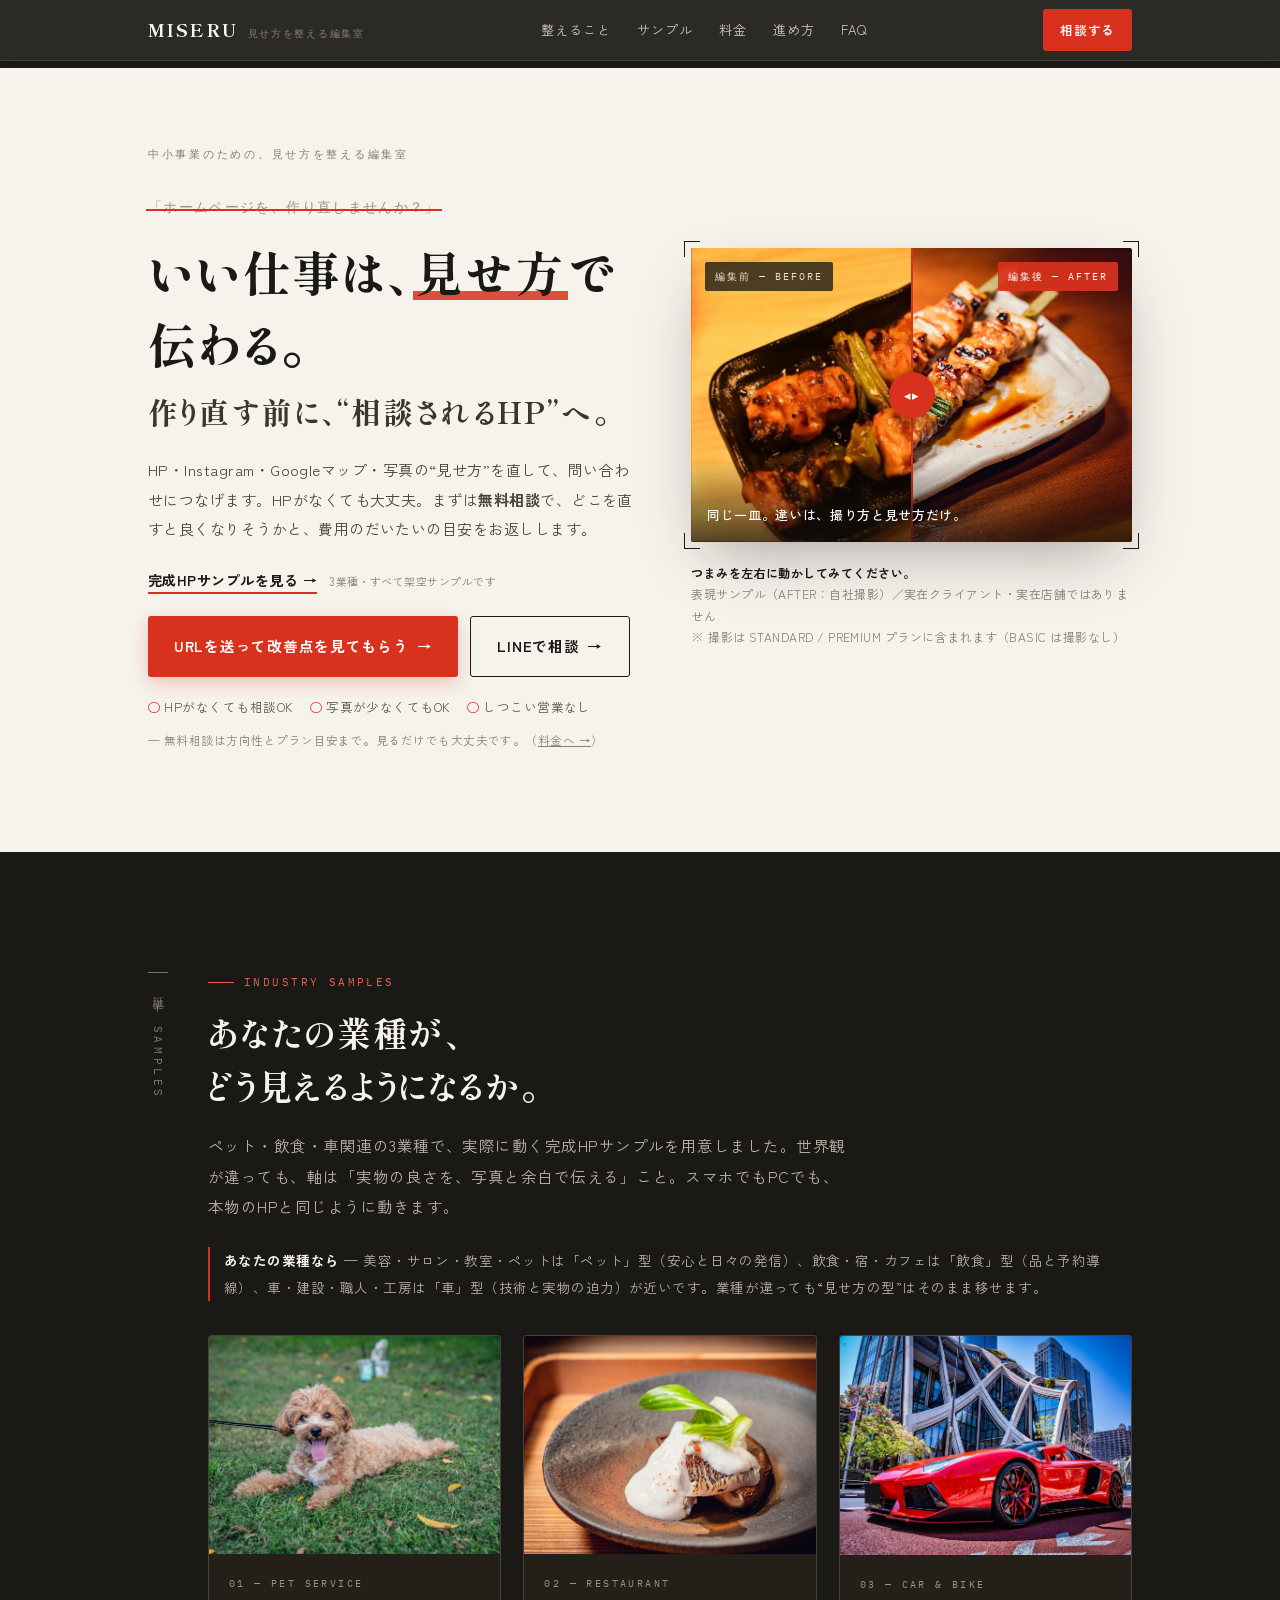
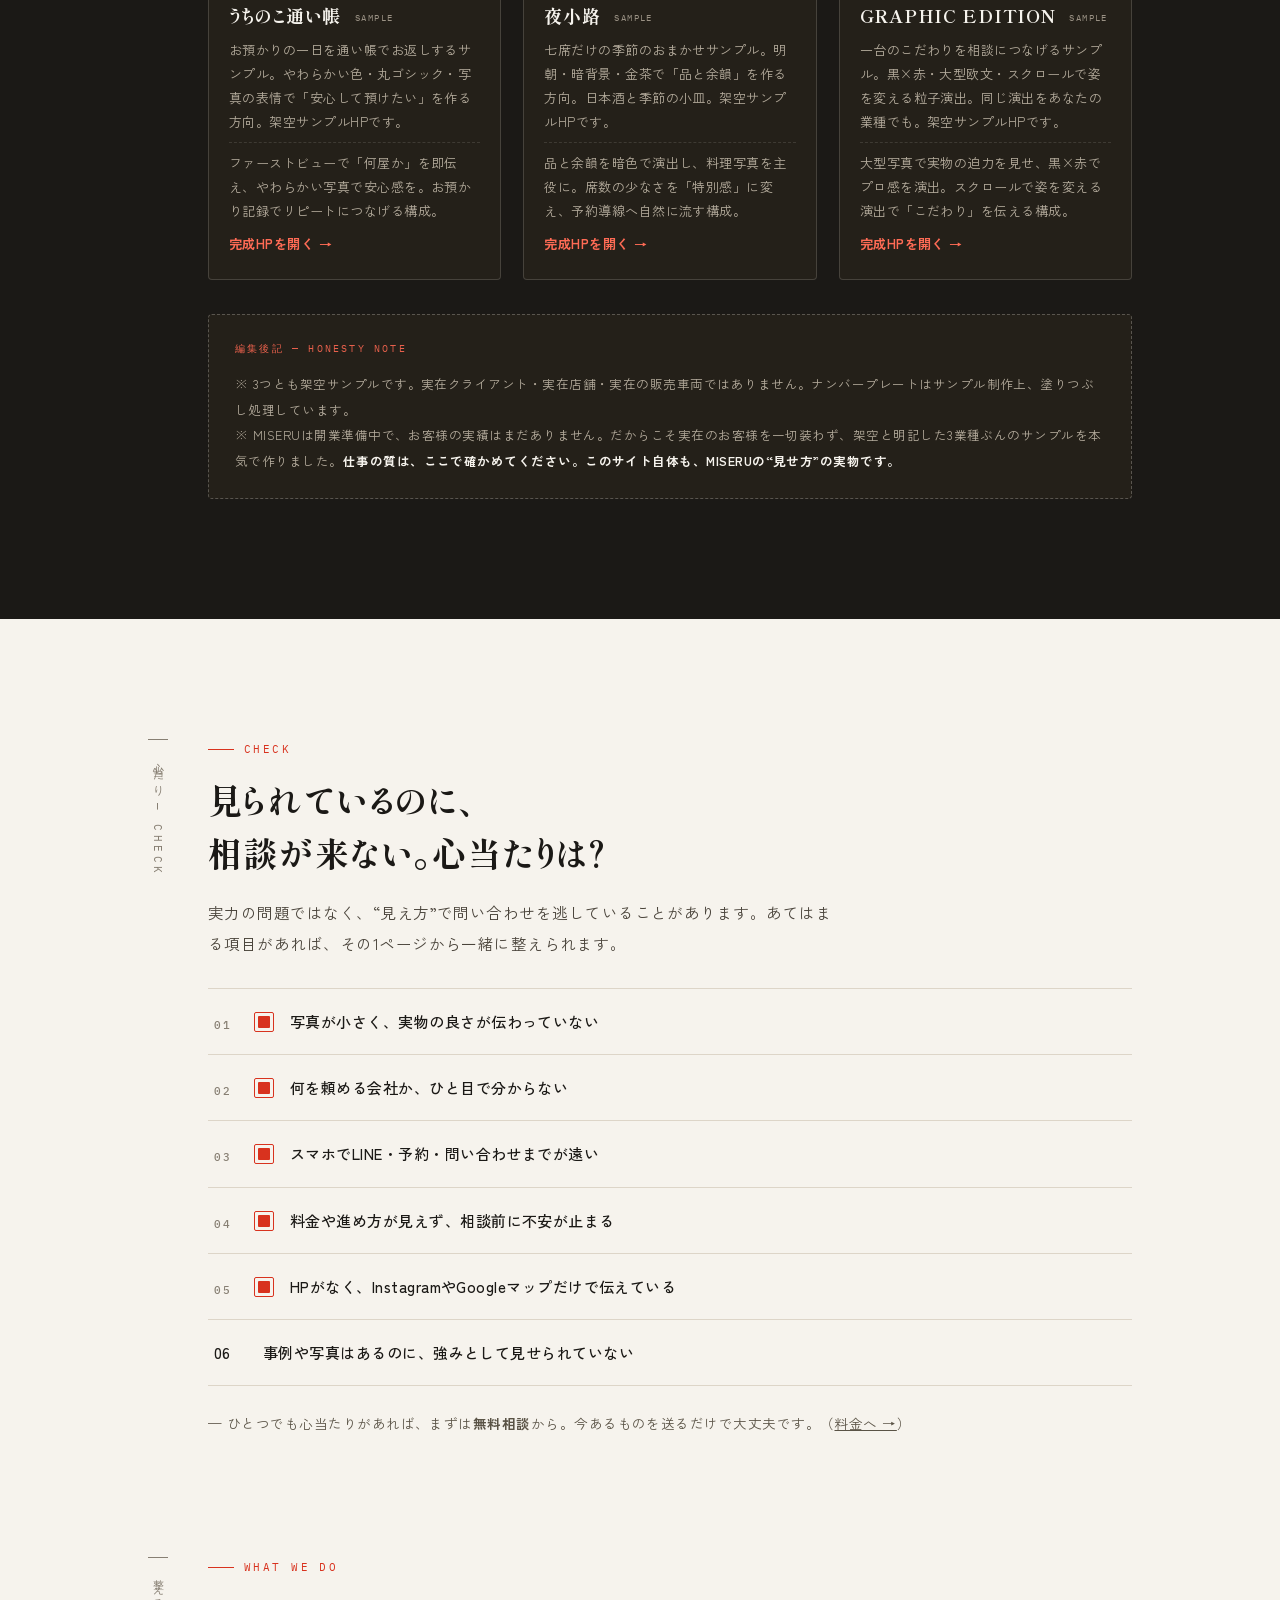
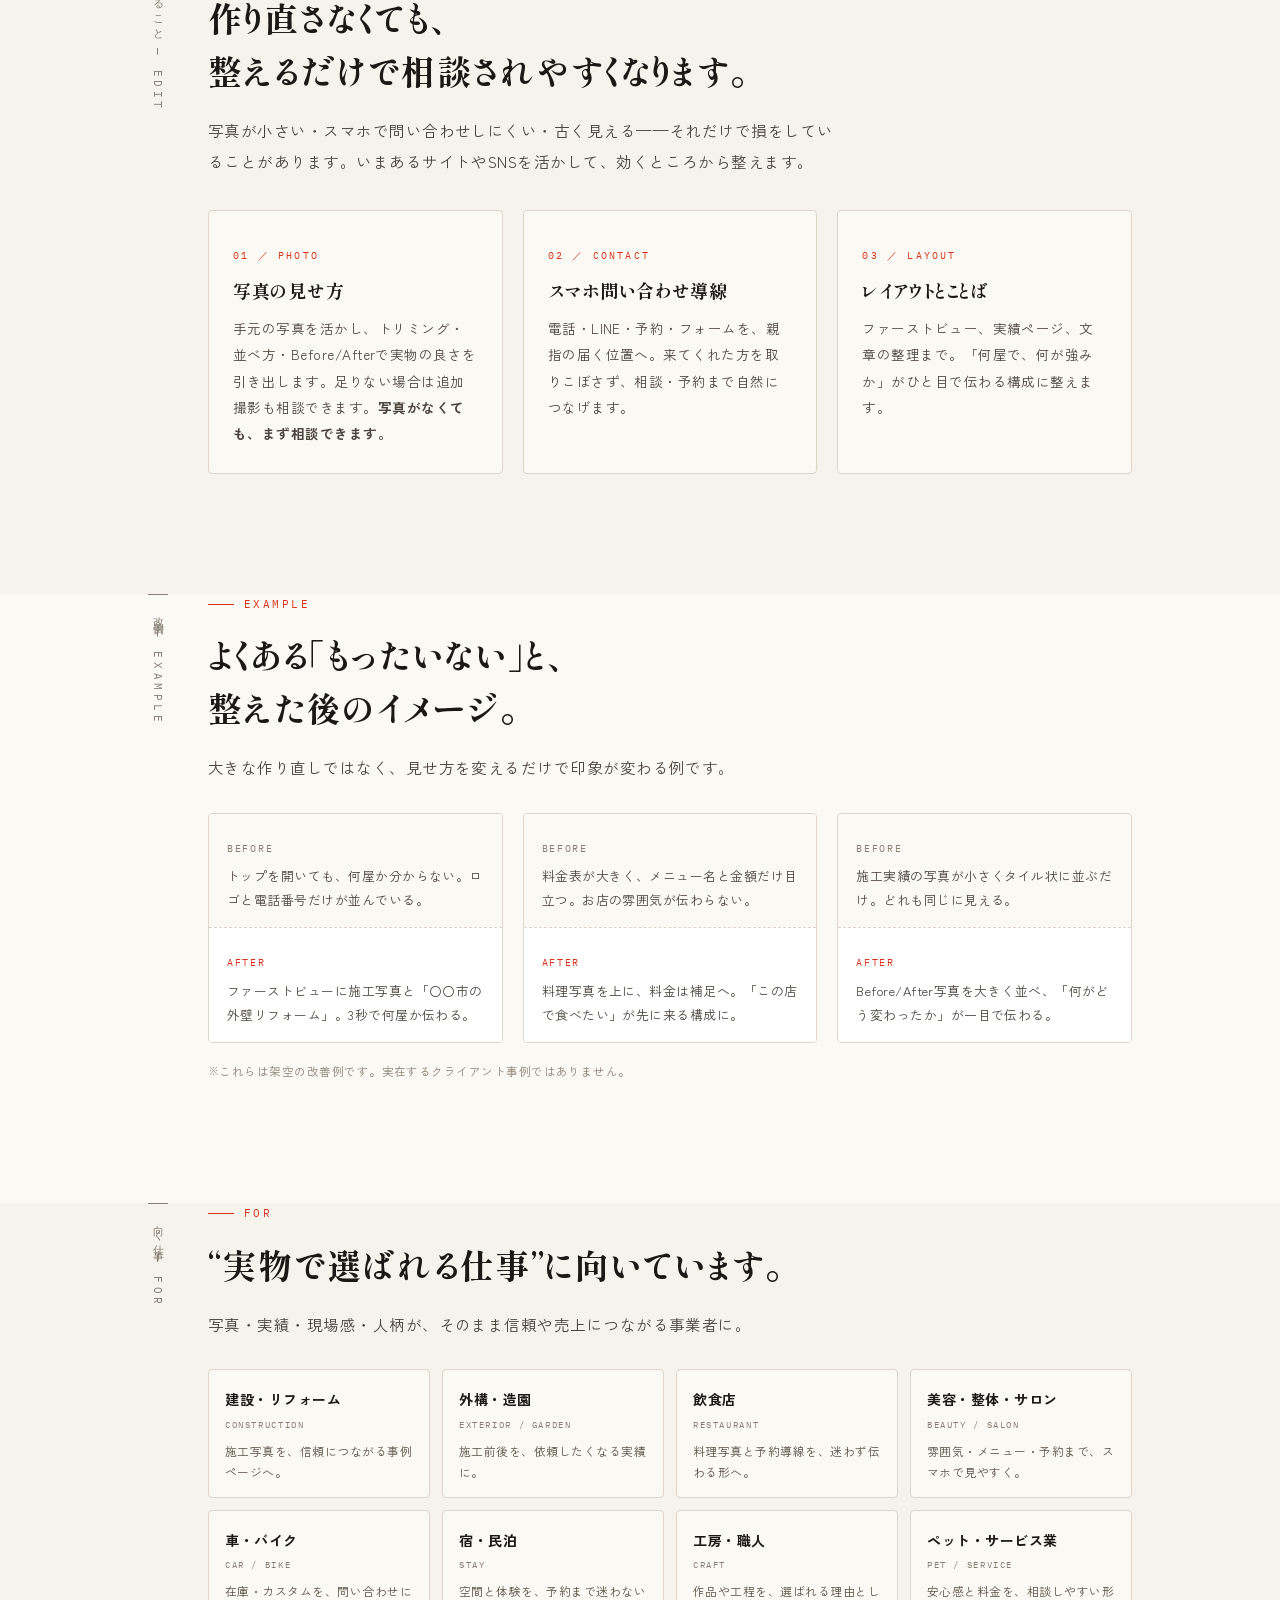
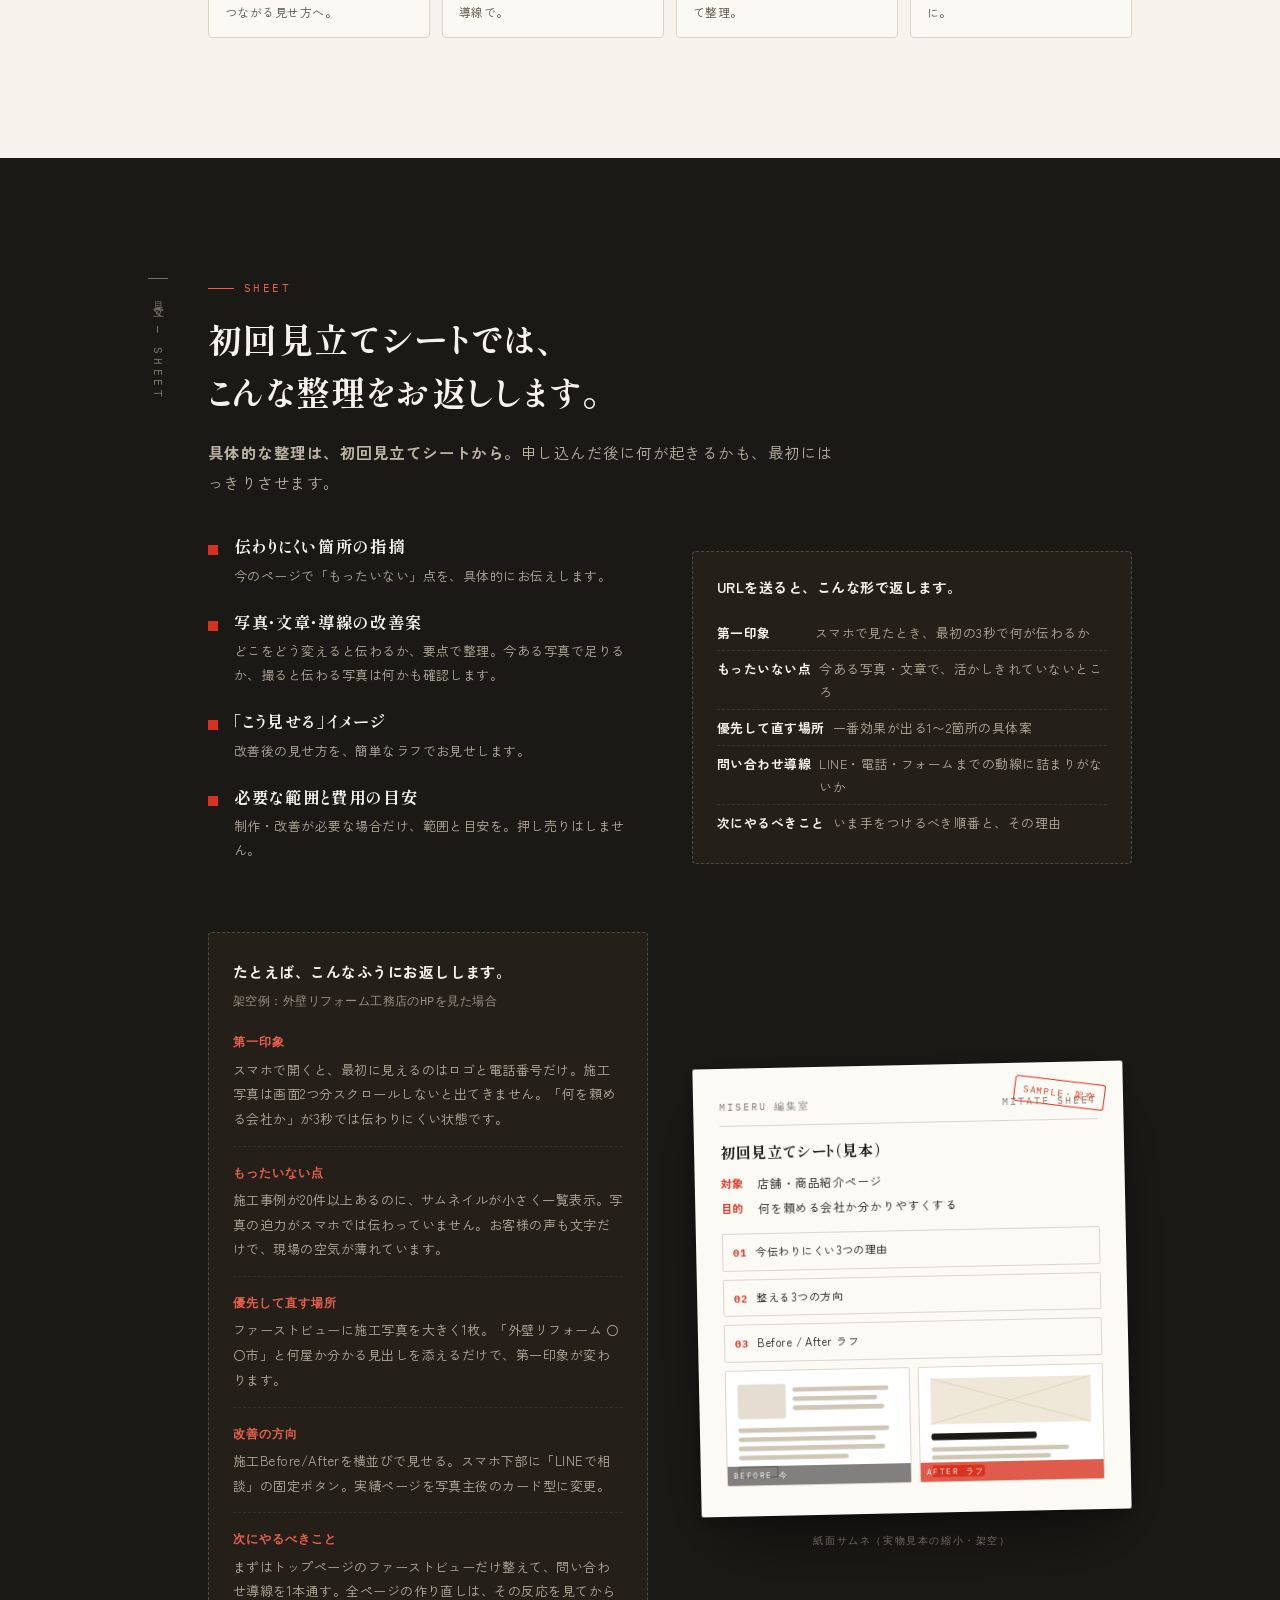
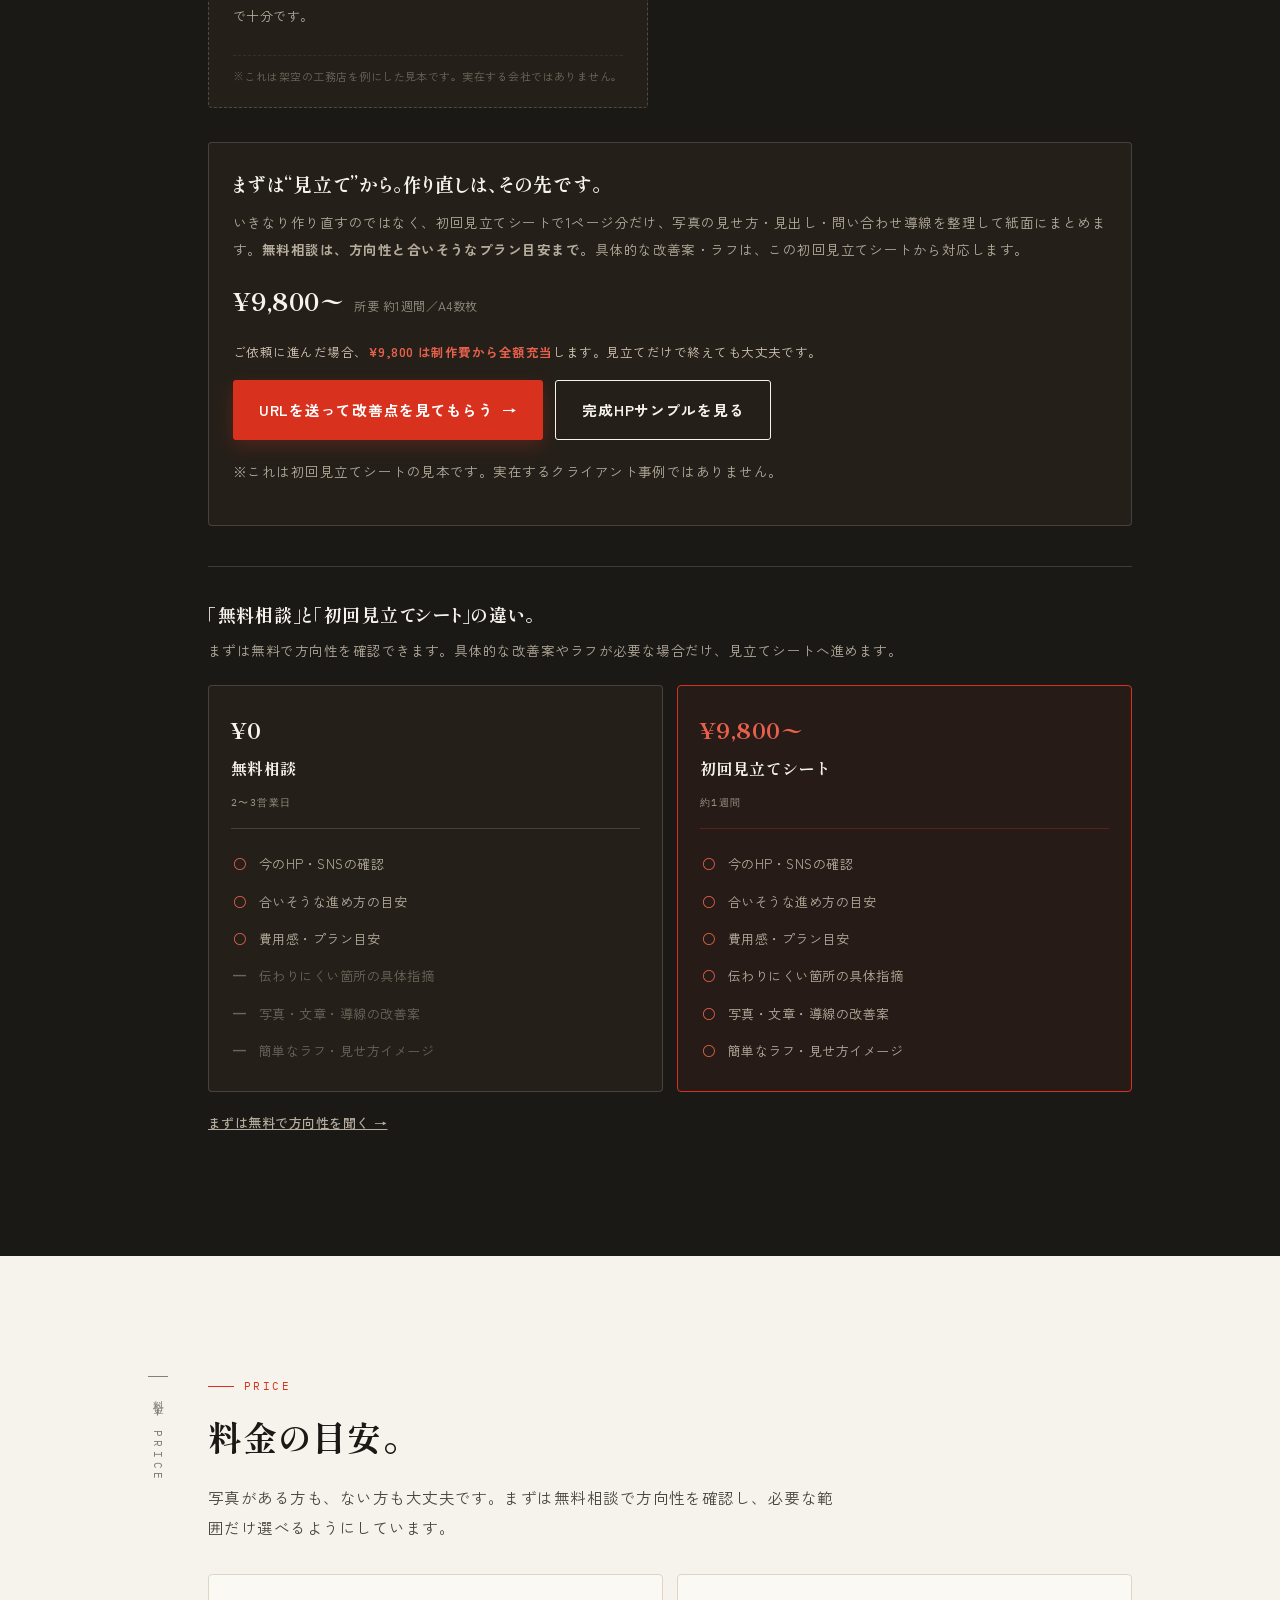
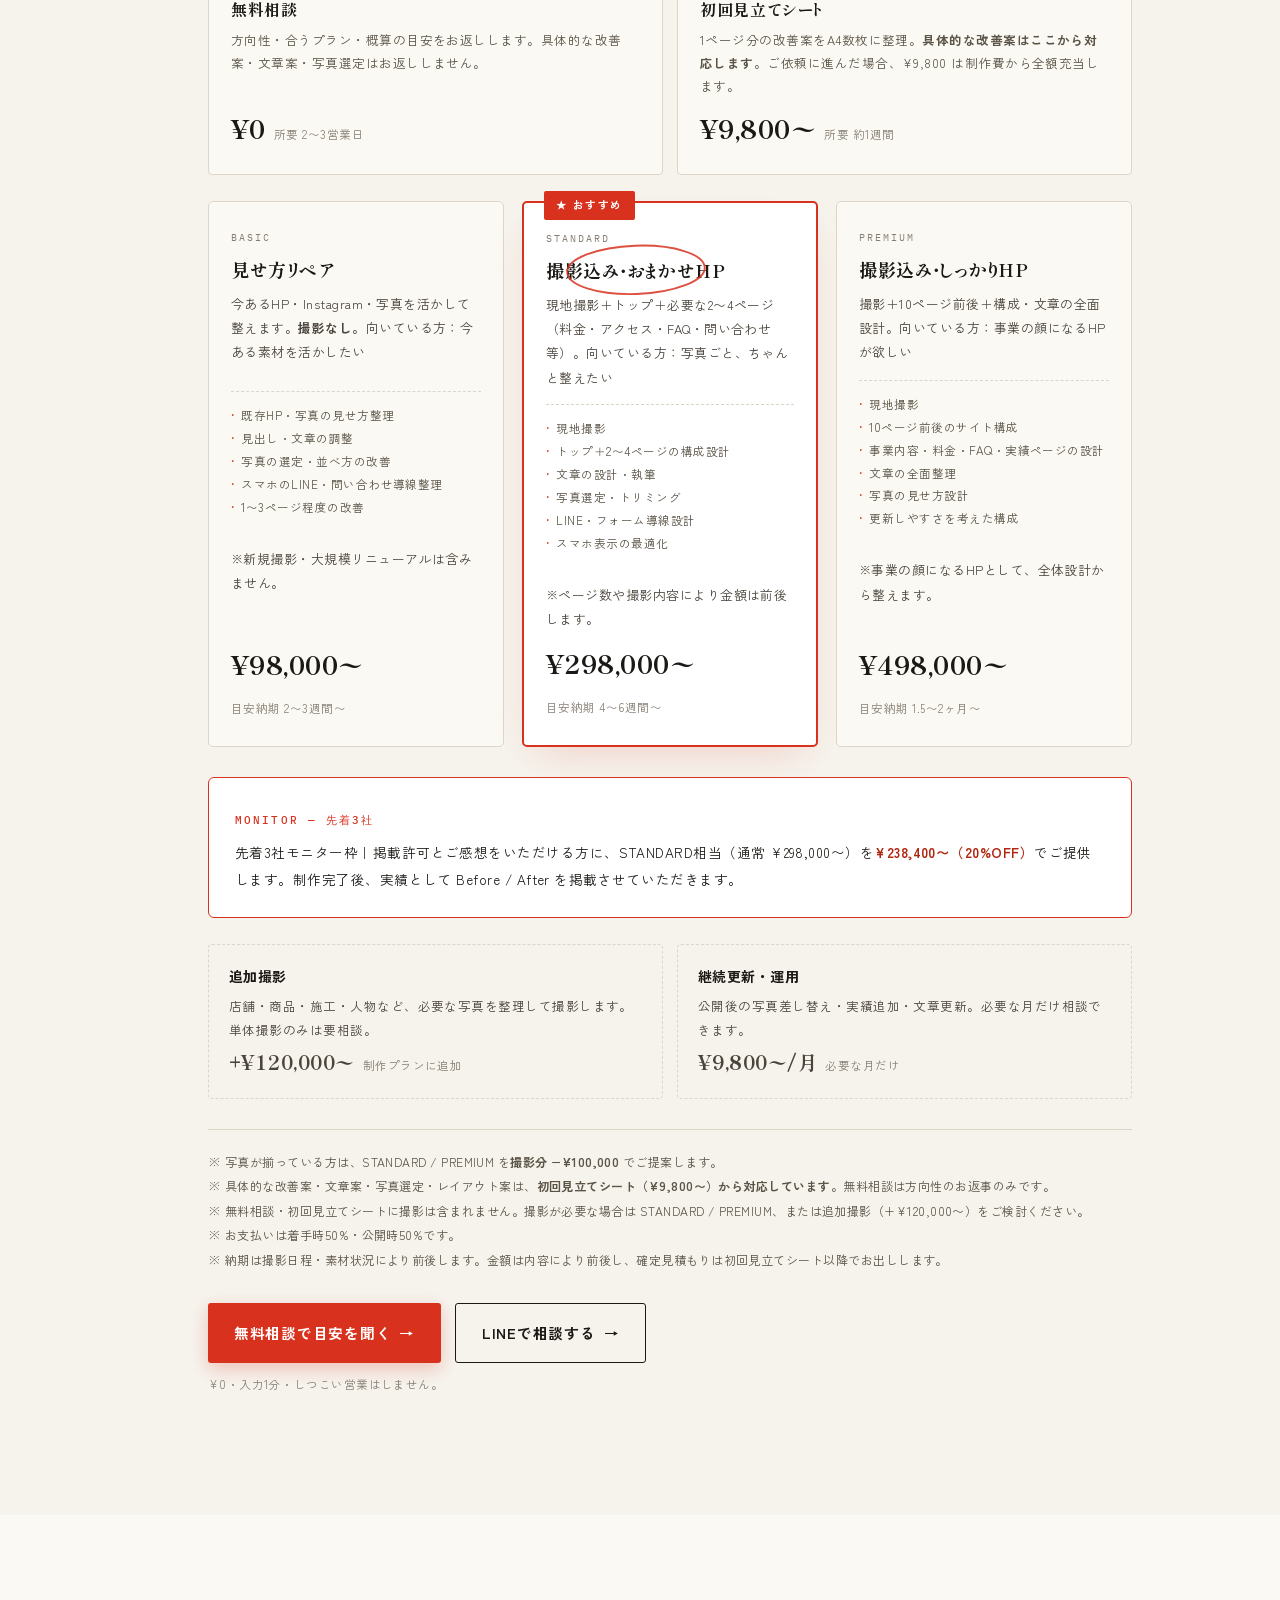
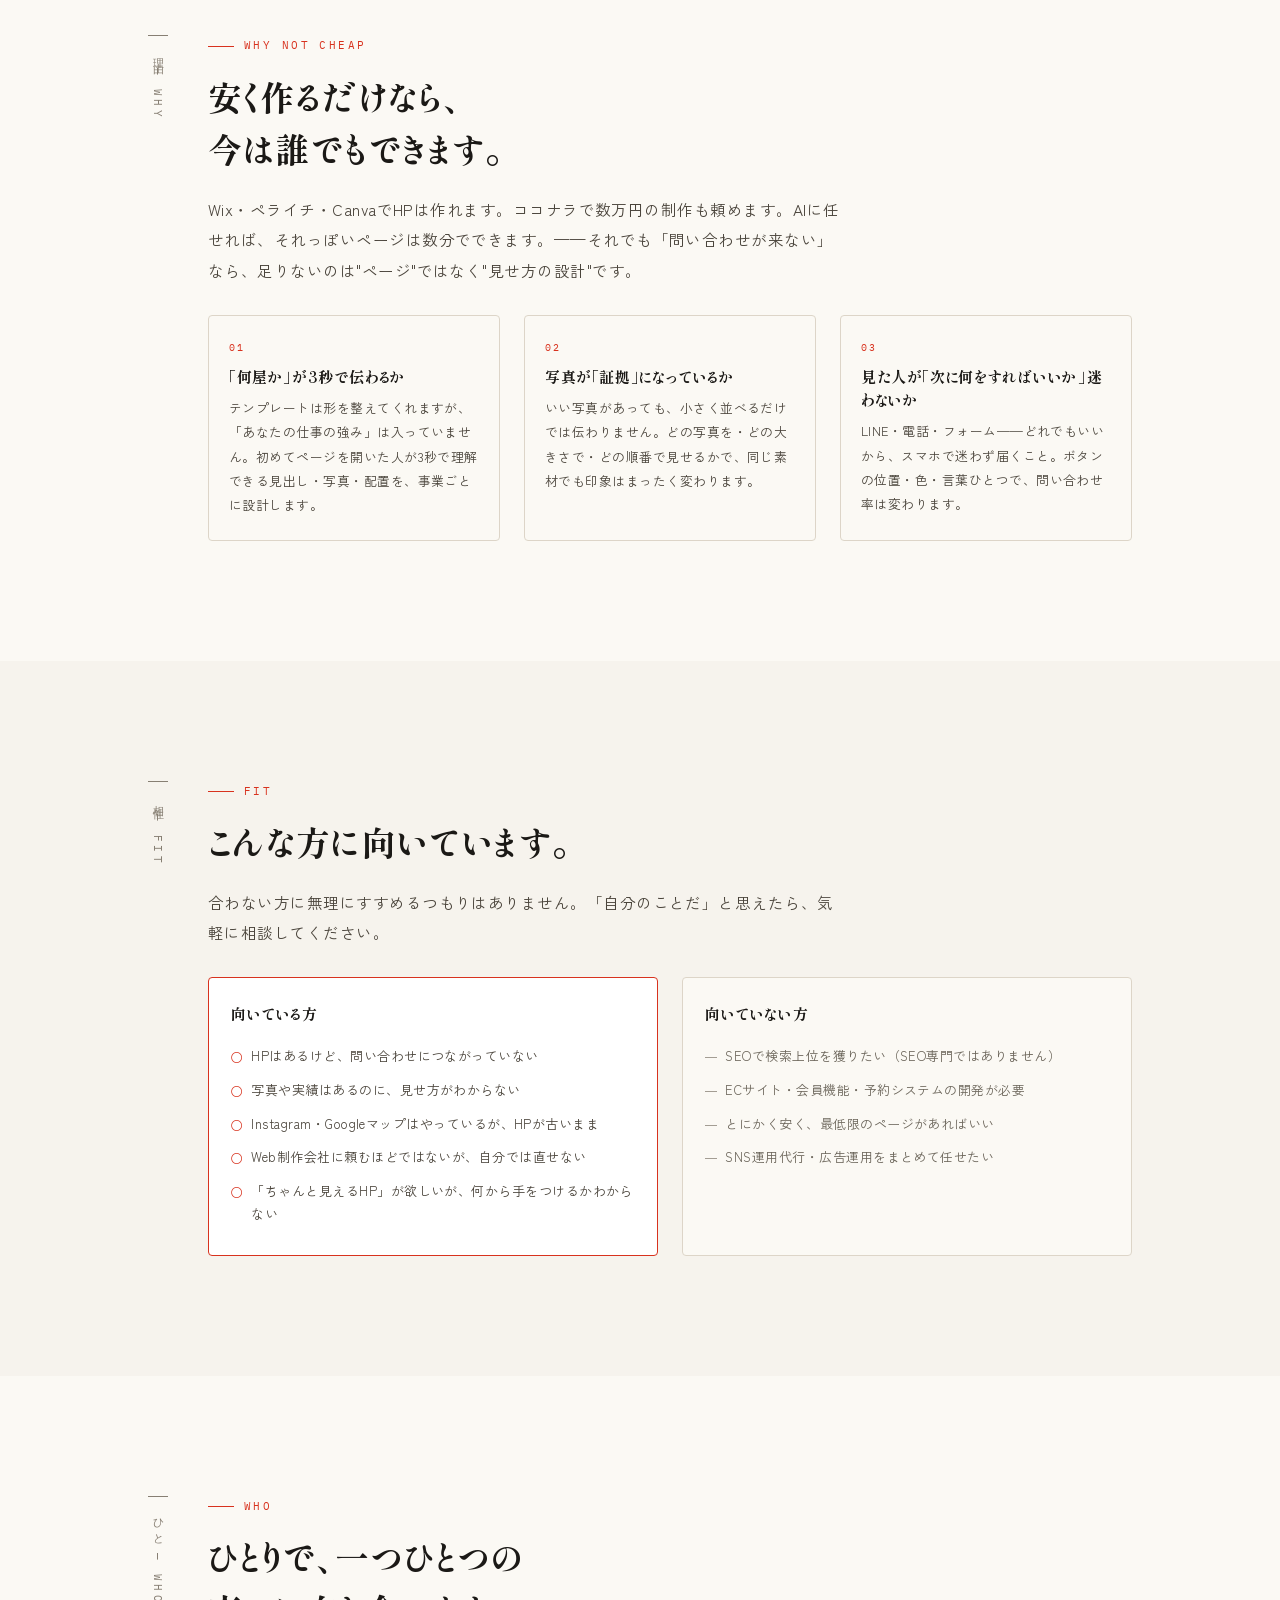
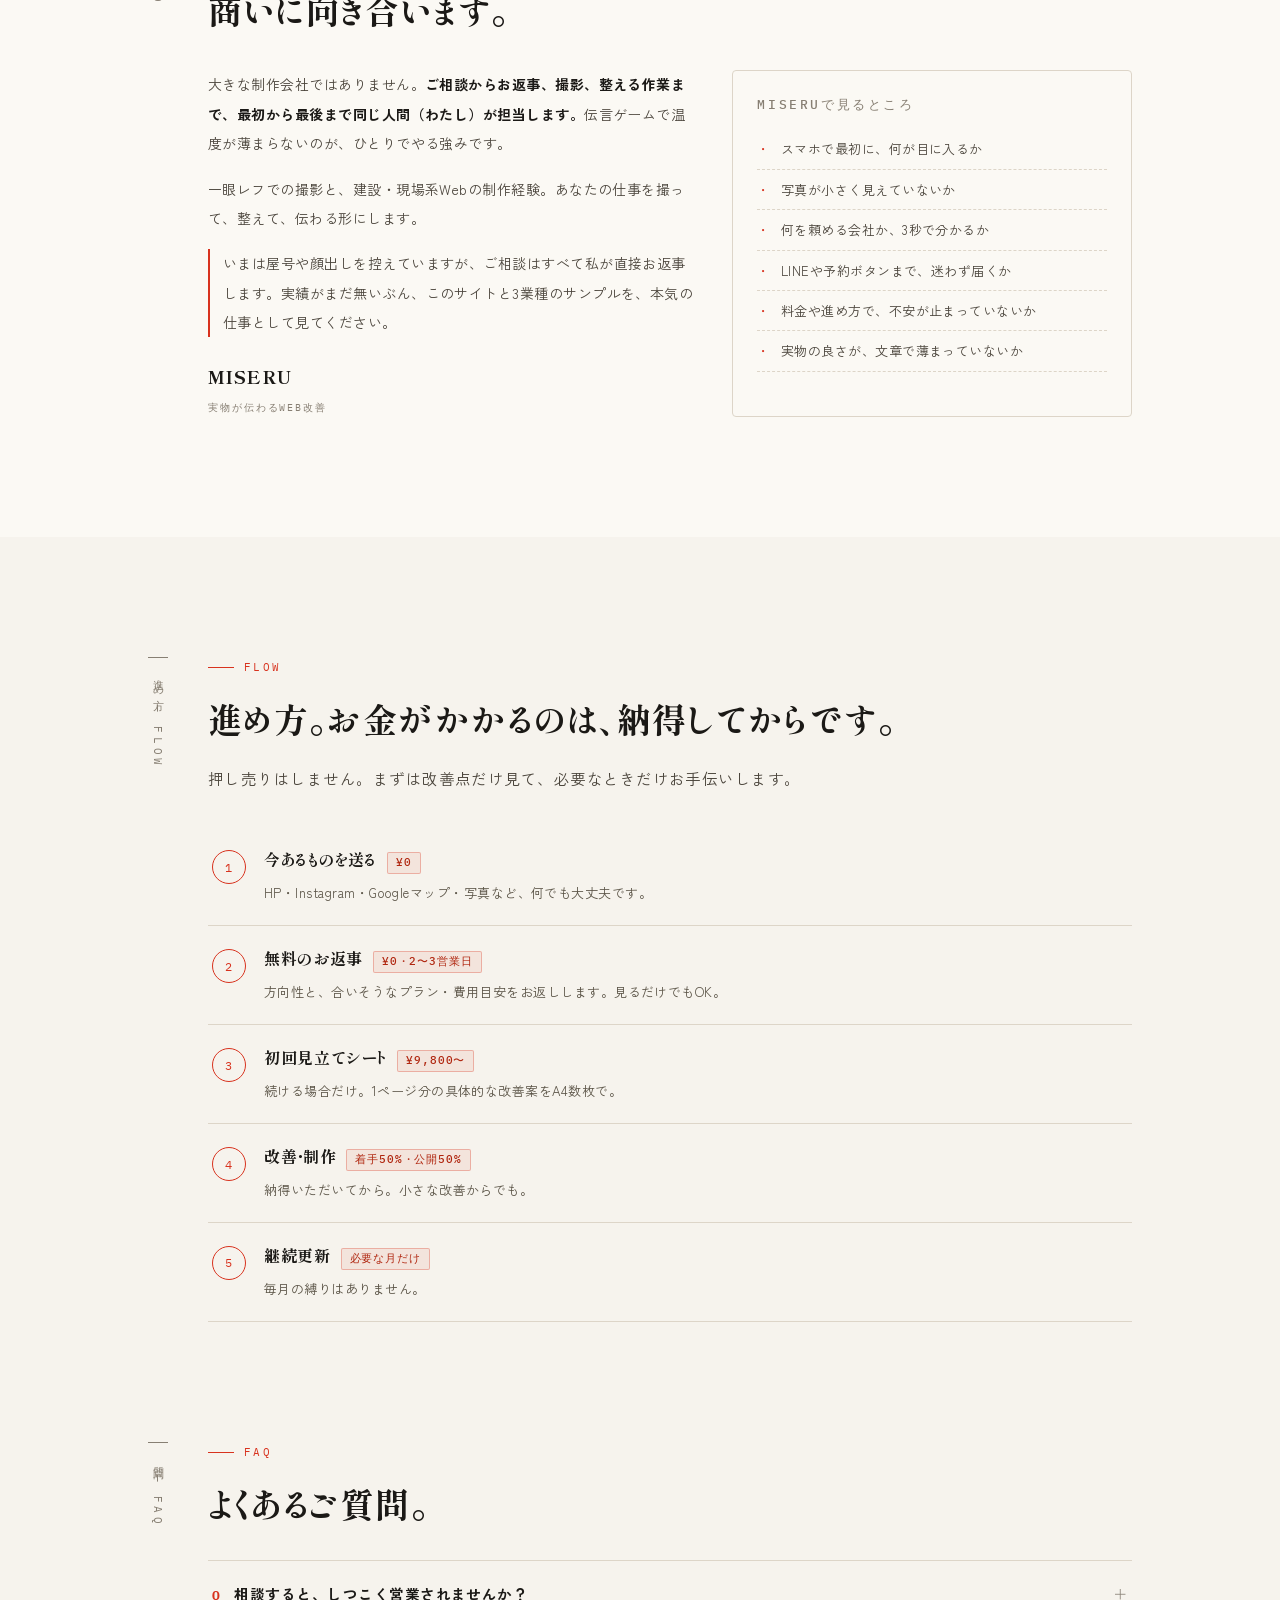
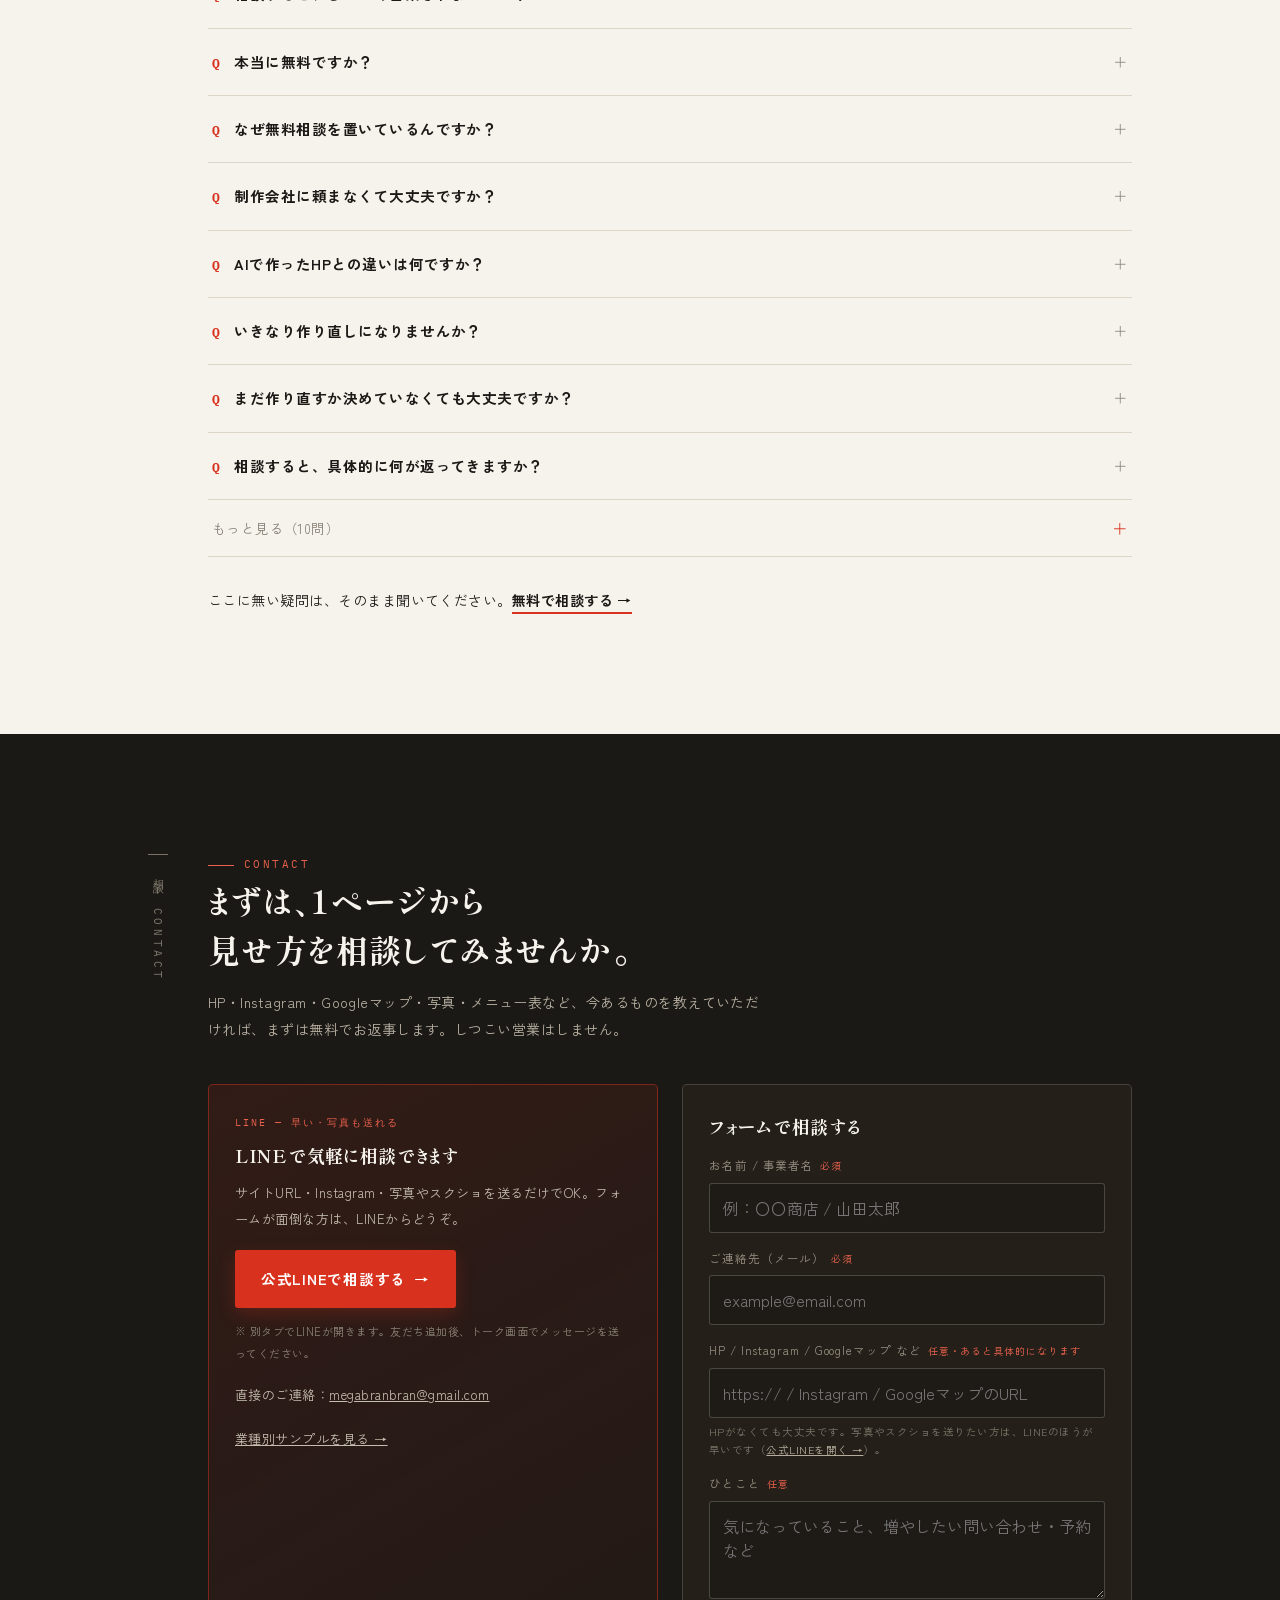
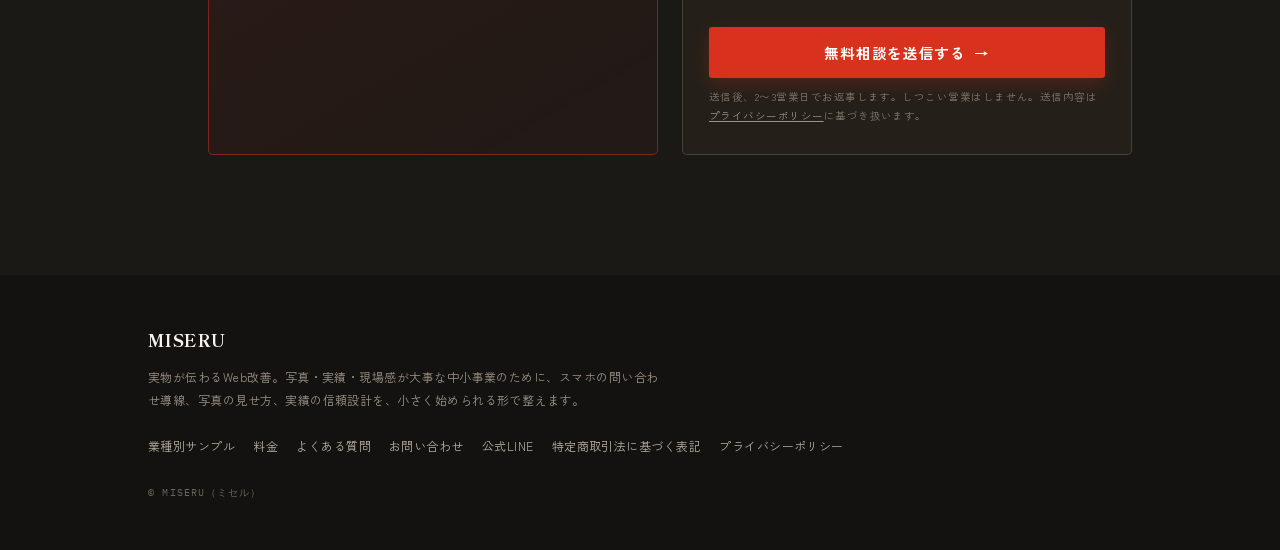
==== commit 790d9a35: "feat: 証拠強化フェーズ — 見立てシート具体例・BA改善例・FAQ5問追加 - #returns に架空工務店HP例の具体的な見立て返答文を追加（sheet-example） - #do 直後に" ====
--- a/index.html
+++ b/index.html
@@ -478,6 +478,27 @@
 .fit-box--no li::before{content:"—";color:var(--grey);flex:none;font-size:12px;margin-top:2px}
 .fit-box--no li{color:#6B655A}
 
+/* ============ 見立てシート具体例 ============ */
+.sheet-example{background:var(--ink-2);border:1px dashed rgba(246,243,237,.2);border-radius:4px;padding:24px 24px 20px;margin-top:24px}
+.sheet-example-hd{font-size:15px;font-weight:700;color:var(--paper);margin-bottom:4px}
+.sheet-example-sub{font-size:11.5px;color:#9A9184;margin-bottom:18px;font-family:var(--mono);letter-spacing:.04em}
+.sheet-example-dl{display:grid;gap:0}
+.sheet-example-dl dt{font-size:12px;font-weight:700;color:var(--shu-soft);font-family:var(--mono);letter-spacing:.08em;padding-top:14px;border-top:1px dashed rgba(246,243,237,.08)}
+.sheet-example-dl dd{font-size:13px;color:#B5AC9D;line-height:1.9;padding-bottom:14px;margin:4px 0 0}
+.sheet-example-dl dt:first-of-type{border-top:none;padding-top:0}
+.sheet-example-note{font-size:11px;color:#6B655A;margin-top:12px;border-top:1px dashed rgba(246,243,237,.08);padding-top:10px}
+
+/* ============ Before/After改善例 ============ */
+.ba-grid{display:grid;gap:20px;margin-top:30px}
+@media(min-width:820px){.ba-grid{grid-template-columns:repeat(3,1fr)}}
+.ba-card{border:1px solid var(--line);border-radius:4px;overflow:hidden}
+.ba-before,.ba-after{padding:16px 18px}
+.ba-before{background:#FBF9F4}
+.ba-after{background:#fff;border-top:1px dashed var(--line)}
+.ba-label{display:inline-block;font-family:var(--mono);font-size:9.5px;letter-spacing:.18em;color:var(--grey);margin-bottom:6px}
+.ba-label--af{color:var(--shu)}
+.ba-card p{font-size:12.8px;color:#4A443B;line-height:1.85}
+
 /* ============ WHO（料金直後） ============ */
 .who-grid{display:grid;gap:36px;margin-top:34px}
 @media(min-width:920px){.who-grid{grid-template-columns:1.1fr .9fr}}
@@ -788,6 +809,51 @@
   </div>
 </section>
 
+<!-- ============ 04b よくある改善例 ============ -->
+<section class="sec sec--alt" id="examples" style="padding-top:0">
+  <div class="wrap sec-grid">
+    <div class="rail"><span>改善例 — EXAMPLE</span></div>
+    <div>
+      <p class="kicker">EXAMPLE</p>
+      <h2 class="h2 rv">よくある「もったいない」と、<br>整えた後のイメージ。</h2>
+      <p class="lead rv">大きな作り直しではなく、見せ方を変えるだけで印象が変わる例です。</p>
+      <div class="ba-grid">
+        <article class="ba-card rv">
+          <div class="ba-before">
+            <span class="ba-label">BEFORE</span>
+            <p>トップを開いても、何屋か分からない。ロゴと電話番号だけが並んでいる。</p>
+          </div>
+          <div class="ba-after">
+            <span class="ba-label ba-label--af">AFTER</span>
+            <p>ファーストビューに施工写真と「〇〇市の外壁リフォーム」。3秒で何屋か伝わる。</p>
+          </div>
+        </article>
+        <article class="ba-card rv">
+          <div class="ba-before">
+            <span class="ba-label">BEFORE</span>
+            <p>料金表が大きく、メニュー名と金額だけ目立つ。お店の雰囲気が伝わらない。</p>
+          </div>
+          <div class="ba-after">
+            <span class="ba-label ba-label--af">AFTER</span>
+            <p>料理写真を上に、料金は補足へ。「この店で食べたい」が先に来る構成に。</p>
+          </div>
+        </article>
+        <article class="ba-card rv">
+          <div class="ba-before">
+            <span class="ba-label">BEFORE</span>
+            <p>施工実績の写真が小さくタイル状に並ぶだけ。どれも同じに見える。</p>
+          </div>
+          <div class="ba-after">
+            <span class="ba-label ba-label--af">AFTER</span>
+            <p>Before/After写真を大きく並べ、「何がどう変わったか」が一目で伝わる。</p>
+          </div>
+        </article>
+      </div>
+      <p class="s-disc" style="margin-top:18px">※これらは架空の改善例です。実在するクライアント事例ではありません。</p>
+    </div>
+  </div>
+</section>
+
 <!-- ============ 05 向いている仕事 ============ -->
 <section class="sec" id="industries" style="padding-top:0">
   <div class="wrap sec-grid">
@@ -836,6 +902,24 @@
             <li><b>問い合わせ導線</b>LINE・電話・フォームまでの動線に詰まりがないか</li>
             <li><b>次にやるべきこと</b>いま手をつけるべき順番と、その理由</li>
           </ul>
+        </div>
+
+        <div class="sheet-example rv">
+          <p class="sheet-example-hd">たとえば、こんなふうにお返しします。</p>
+          <p class="sheet-example-sub">架空例：外壁リフォーム工務店のHPを見た場合</p>
+          <dl class="sheet-example-dl">
+            <dt>第一印象</dt>
+            <dd>スマホで開くと、最初に見えるのはロゴと電話番号だけ。施工写真は画面2つ分スクロールしないと出てきません。「何を頼める会社か」が3秒では伝わりにくい状態です。</dd>
+            <dt>もったいない点</dt>
+            <dd>施工事例が20件以上あるのに、サムネイルが小さく一覧表示。写真の迫力がスマホでは伝わっていません。お客様の声も文字だけで、現場の空気が薄れています。</dd>
+            <dt>優先して直す場所</dt>
+            <dd>ファーストビューに施工写真を大きく1枚。「外壁リフォーム 〇〇市」と何屋か分かる見出しを添えるだけで、第一印象が変わります。</dd>
+            <dt>改善の方向</dt>
+            <dd>施工Before/Afterを横並びで見せる。スマホ下部に「LINEで相談」の固定ボタン。実績ページを写真主役のカード型に変更。</dd>
+            <dt>次にやるべきこと</dt>
+            <dd>まずはトップページのファーストビューだけ整えて、問い合わせ導線を1本通す。全ページの作り直しは、その反応を見てからで十分です。</dd>
+          </dl>
+          <p class="sheet-example-note">※これは架空の工務店を例にした見本です。実在する会社ではありません。</p>
         </div>
 
         <div class="rv">
@@ -1234,6 +1318,26 @@
           <summary>補助金は使えますか？</summary>
           <p class="ans">小規模事業者持続化補助金では、HP制作費を「ウェブサイト関連費」として補助対象にできます。ただし、補助金交付申請額の1/4（最大50万円）まで・ウェブサイト関連費単独では申請できない、という条件があります。申請されるのはお客様ご自身で、地域の商工会議所・商工会で相談できます。MISERUは見積書など、申請に必要な書類の発行に対応します。</p>
         </details>
+        <details class="qa">
+          <summary>原稿やテキストがなくても大丈夫ですか？</summary>
+          <p class="ans">大丈夫です。見出し・紹介文・料金説明など、ヒアリングをもとにこちらで整えます。「うまく書けない」という方がほとんどなので、お気軽にご相談ください。</p>
+        </details>
+        <details class="qa">
+          <summary>写真が少なくても、見栄えのするHPになりますか？</summary>
+          <p class="ans">なります。手持ちの写真でも、トリミング・配置・見せ方の工夫で印象は大きく変わります。足りない場合は撮影込みのプラン（STANDARD ¥298,000〜）もご提案できます。</p>
+        </details>
+        <details class="qa">
+          <summary>修正は何回までできますか？</summary>
+          <p class="ans">初回見立てシートは1回の修正確認を含んでいます。制作プラン（BASIC〜PREMIUM）では、各工程ごとに確認と修正のやりとりを行い、納得いただいてから次へ進めます。「修正3回まで」のような機械的な制限は設けていません。</p>
+        </details>
+        <details class="qa">
+          <summary>あとから追加費用が発生しませんか？</summary>
+          <p class="ans">最初にお見せする範囲と金額から、勝手に増えることはありません。途中で「ページを追加したい」「撮影も頼みたい」など範囲が変わる場合は、必ず追加分の金額をお見せして、承諾いただいてからです。</p>
+        </details>
+        <details class="qa">
+          <summary>公開（納品）までどのくらいかかりますか？</summary>
+          <p class="ans">初回見立てシートは約1週間。制作プランはBASIC 2〜3週間、STANDARD 4〜6週間、PREMIUM 1.5〜2ヶ月が目安です。素材のご準備状況や修正回数で前後しますが、目安は最初にお伝えします。</p>
+        </details>
         </div><!-- /faq-rest -->
       </div>
       <p class="faq-cta">ここに無い疑問は、そのまま聞いてください。<a href="#contact" data-cta="free-consult">無料で相談する →</a></p>
@@ -1265,7 +1369,12 @@
     {"@type":"Question","name":"遠方でも依頼できますか？","acceptedAnswer":{"@type":"Answer","text":"HPの改善や制作はオンラインで全国対応できます。撮影が必要な場合のみエリアをご相談ください。"}},
     {"@type":"Question","name":"小さなお店・個人事業でも相談できますか？","acceptedAnswer":{"@type":"Answer","text":"もちろんです。実力はあるのにWebで伝わっていない、小さな事業者さまのために始めたサービスです。"}},
     {"@type":"Question","name":"LINEでも相談できますか？","acceptedAnswer":{"@type":"Answer","text":"はい、公式LINEで相談できます。こちらから友だち追加して、トーク画面でメッセージを送ってください。今のHPや1ページ分のスクショを送っていただければ、無料相談として方向性と合いそうなプラン目安をお返しします。具体的な改善案・写真選定・文章案・レイアウト案は、初回見立てシート（¥9,800〜）から対応しています。フォームやメールでのご相談も大丈夫です。"}},
-    {"@type":"Question","name":"補助金は使えますか？","acceptedAnswer":{"@type":"Answer","text":"小規模事業者持続化補助金では、HP制作費を「ウェブサイト関連費」として補助対象にできます。ただし、補助金交付申請額の1/4（最大50万円）まで・ウェブサイト関連費単独では申請できない、という条件があります。申請されるのはお客様ご自身で、地域の商工会議所・商工会で相談できます。MISERUは見積書など、申請に必要な書類の発行に対応します。"}}
+    {"@type":"Question","name":"補助金は使えますか？","acceptedAnswer":{"@type":"Answer","text":"小規模事業者持続化補助金では、HP制作費を「ウェブサイト関連費」として補助対象にできます。ただし、補助金交付申請額の1/4（最大50万円）まで・ウェブサイト関連費単独では申請できない、という条件があります。申請されるのはお客様ご自身で、地域の商工会議所・商工会で相談できます。MISERUは見積書など、申請に必要な書類の発行に対応します。"}},
+    {"@type":"Question","name":"原稿やテキストがなくても大丈夫ですか？","acceptedAnswer":{"@type":"Answer","text":"大丈夫です。見出し・紹介文・料金説明など、ヒアリングをもとにこちらで整えます。「うまく書けない」という方がほとんどなので、お気軽にご相談ください。"}},
+    {"@type":"Question","name":"写真が少なくても、見栄えのするHPになりますか？","acceptedAnswer":{"@type":"Answer","text":"なります。手持ちの写真でも、トリミング・配置・見せ方の工夫で印象は大きく変わります。足りない場合は撮影込みのプラン（STANDARD ¥298,000〜）もご提案できます。"}},
+    {"@type":"Question","name":"修正は何回までできますか？","acceptedAnswer":{"@type":"Answer","text":"初回見立てシートは1回の修正確認を含んでいます。制作プラン（BASIC〜PREMIUM）では、各工程ごとに確認と修正のやりとりを行い、納得いただいてから次へ進めます。「修正3回まで」のような機械的な制限は設けていません。"}},
+    {"@type":"Question","name":"あとから追加費用が発生しませんか？","acceptedAnswer":{"@type":"Answer","text":"最初にお見せする範囲と金額から、勝手に増えることはありません。途中で「ページを追加したい」「撮影も頼みたい」など範囲が変わる場合は、必ず追加分の金額をお見せして、承諾いただいてからです。"}},
+    {"@type":"Question","name":"公開（納品）までどのくらいかかりますか？","acceptedAnswer":{"@type":"Answer","text":"初回見立てシートは約1週間。制作プランはBASIC 2〜3週間、STANDARD 4〜6週間、PREMIUM 1.5〜2ヶ月が目安です。素材のご準備状況や修正回数で前後しますが、目安は最初にお伝えします。"}}
   ]
 }
 </script>
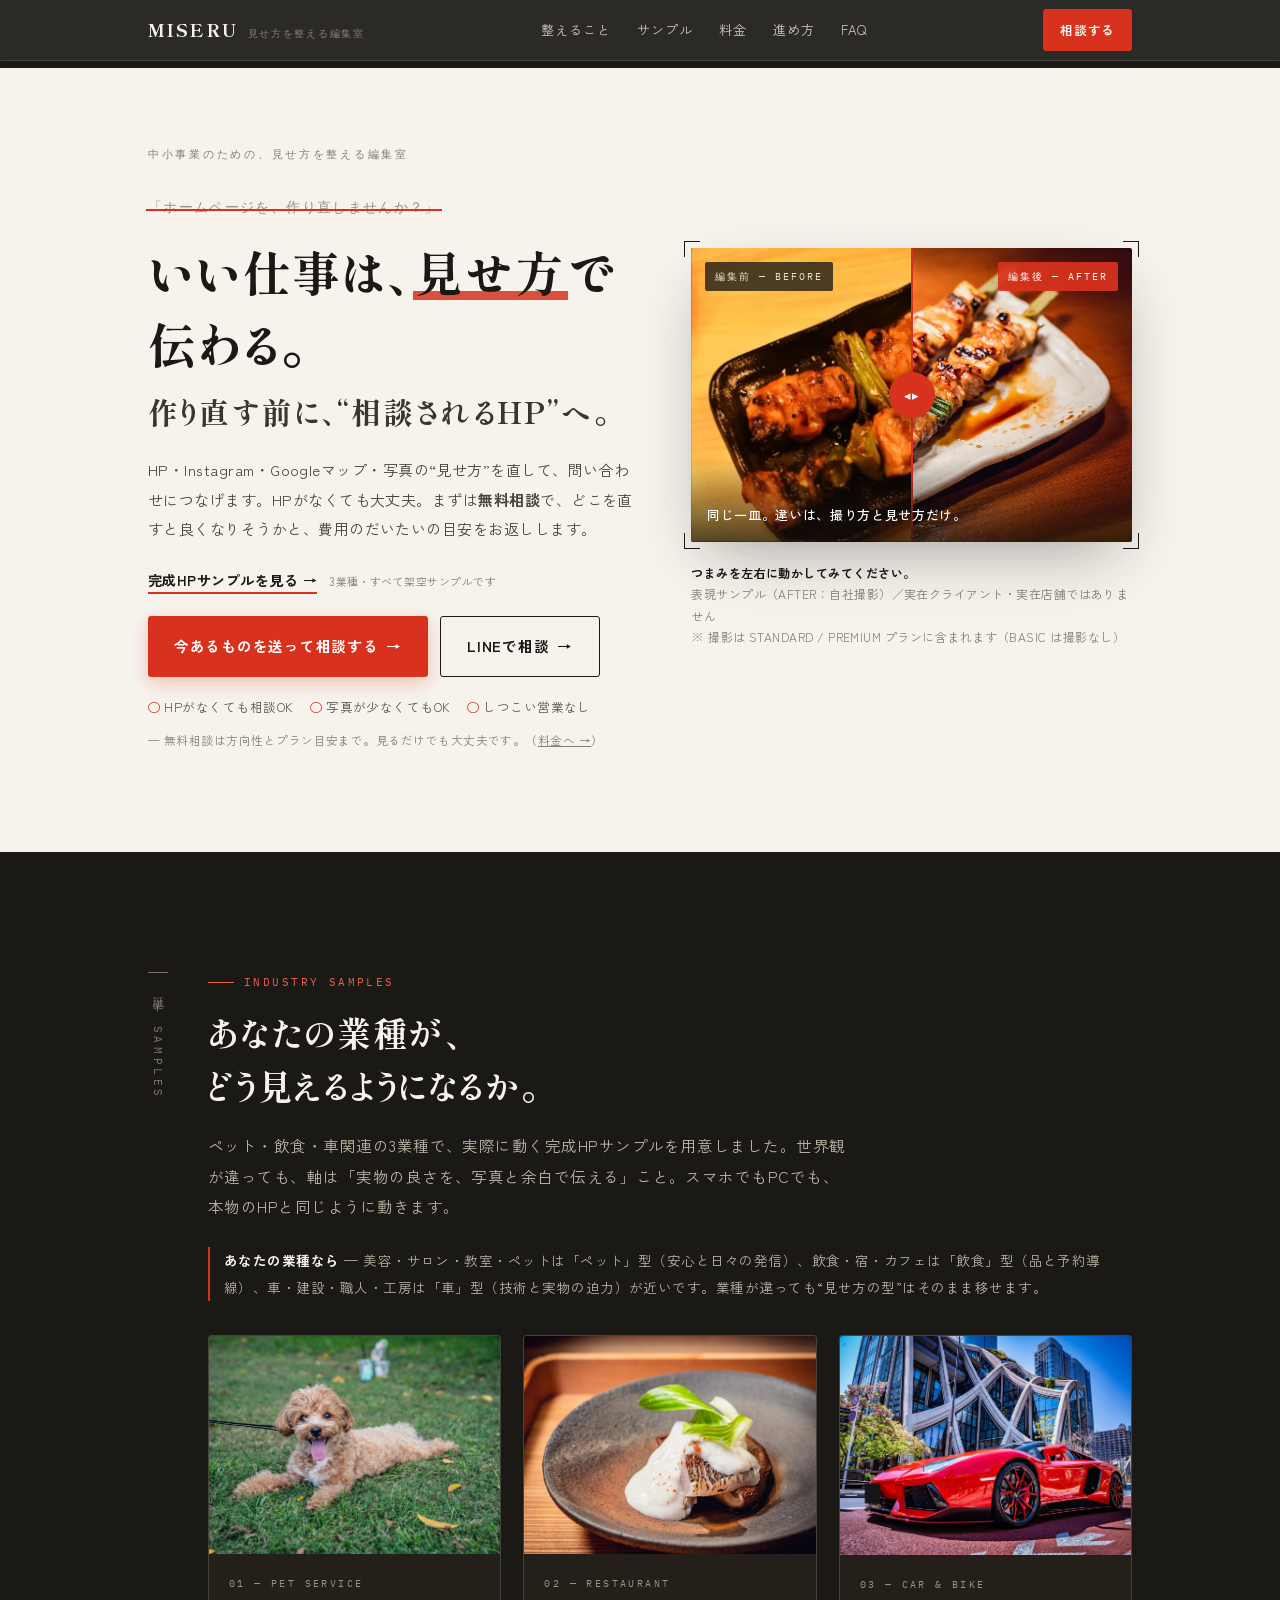
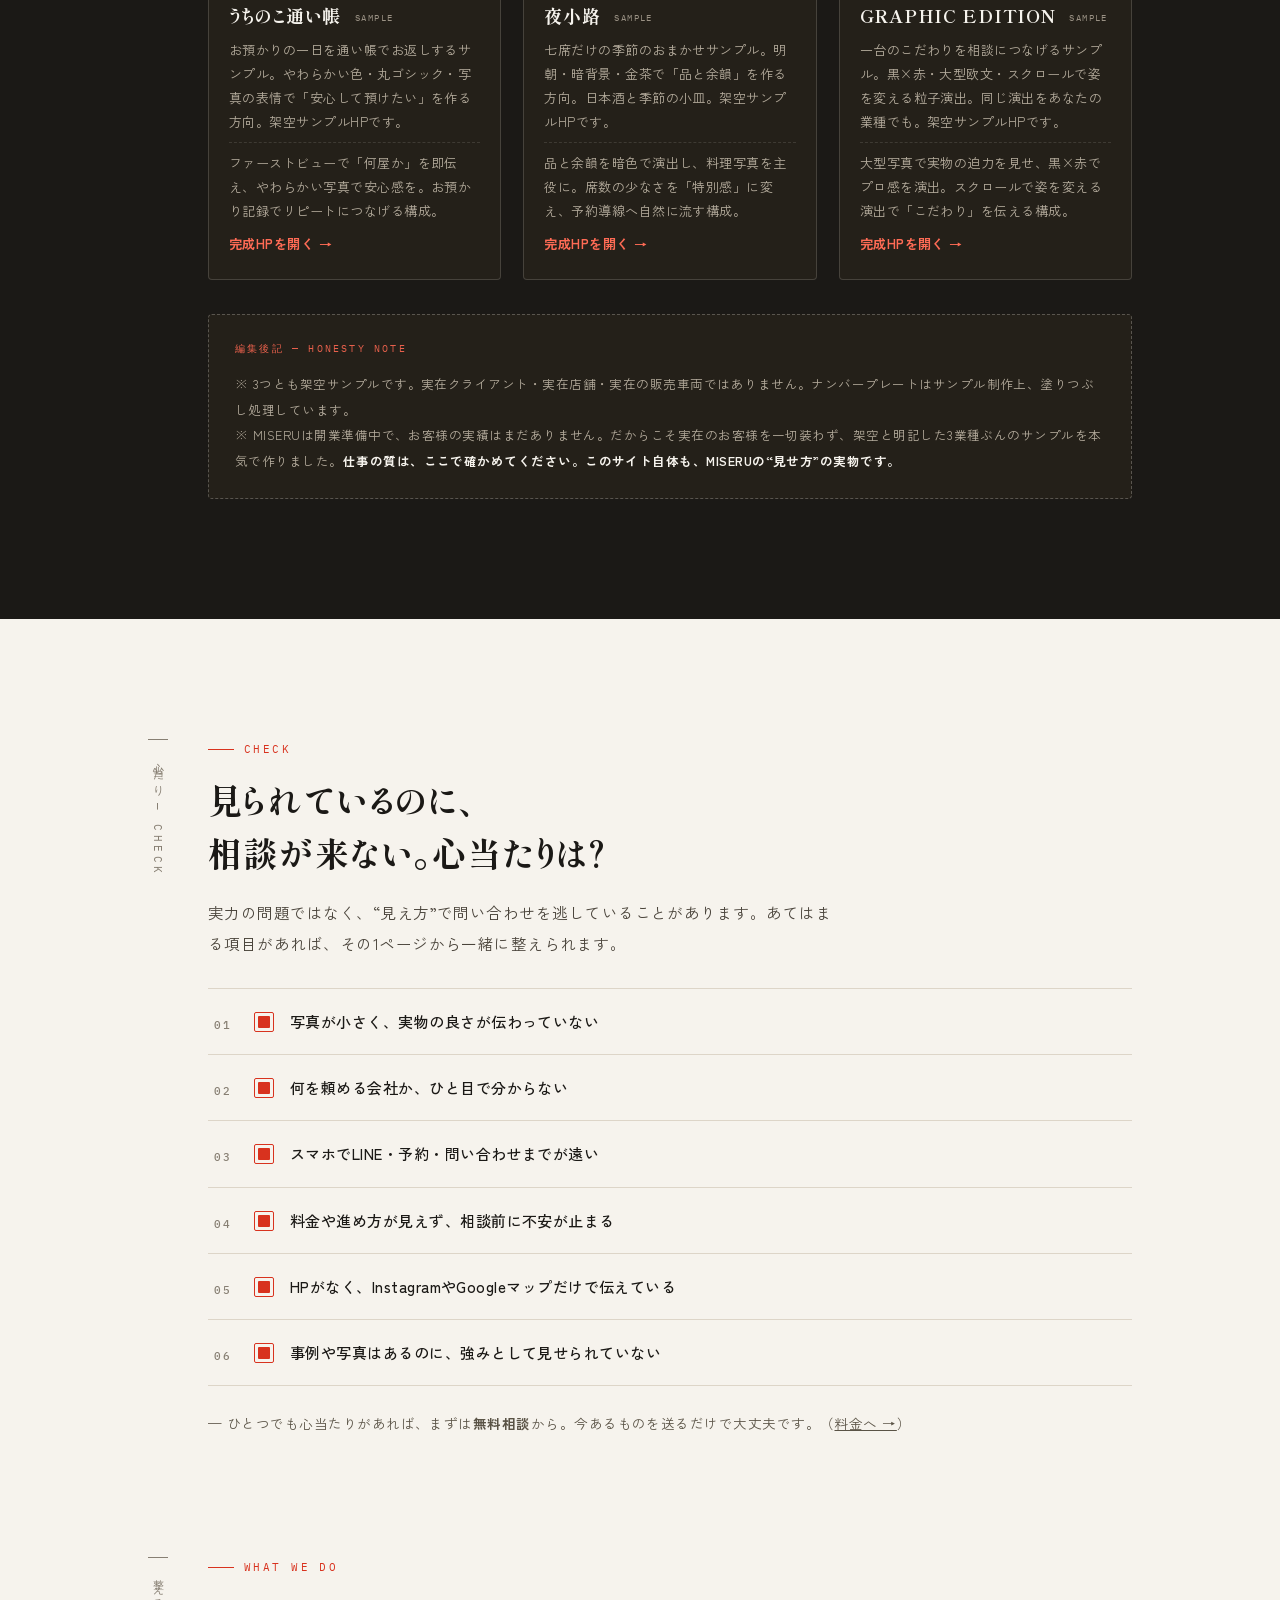
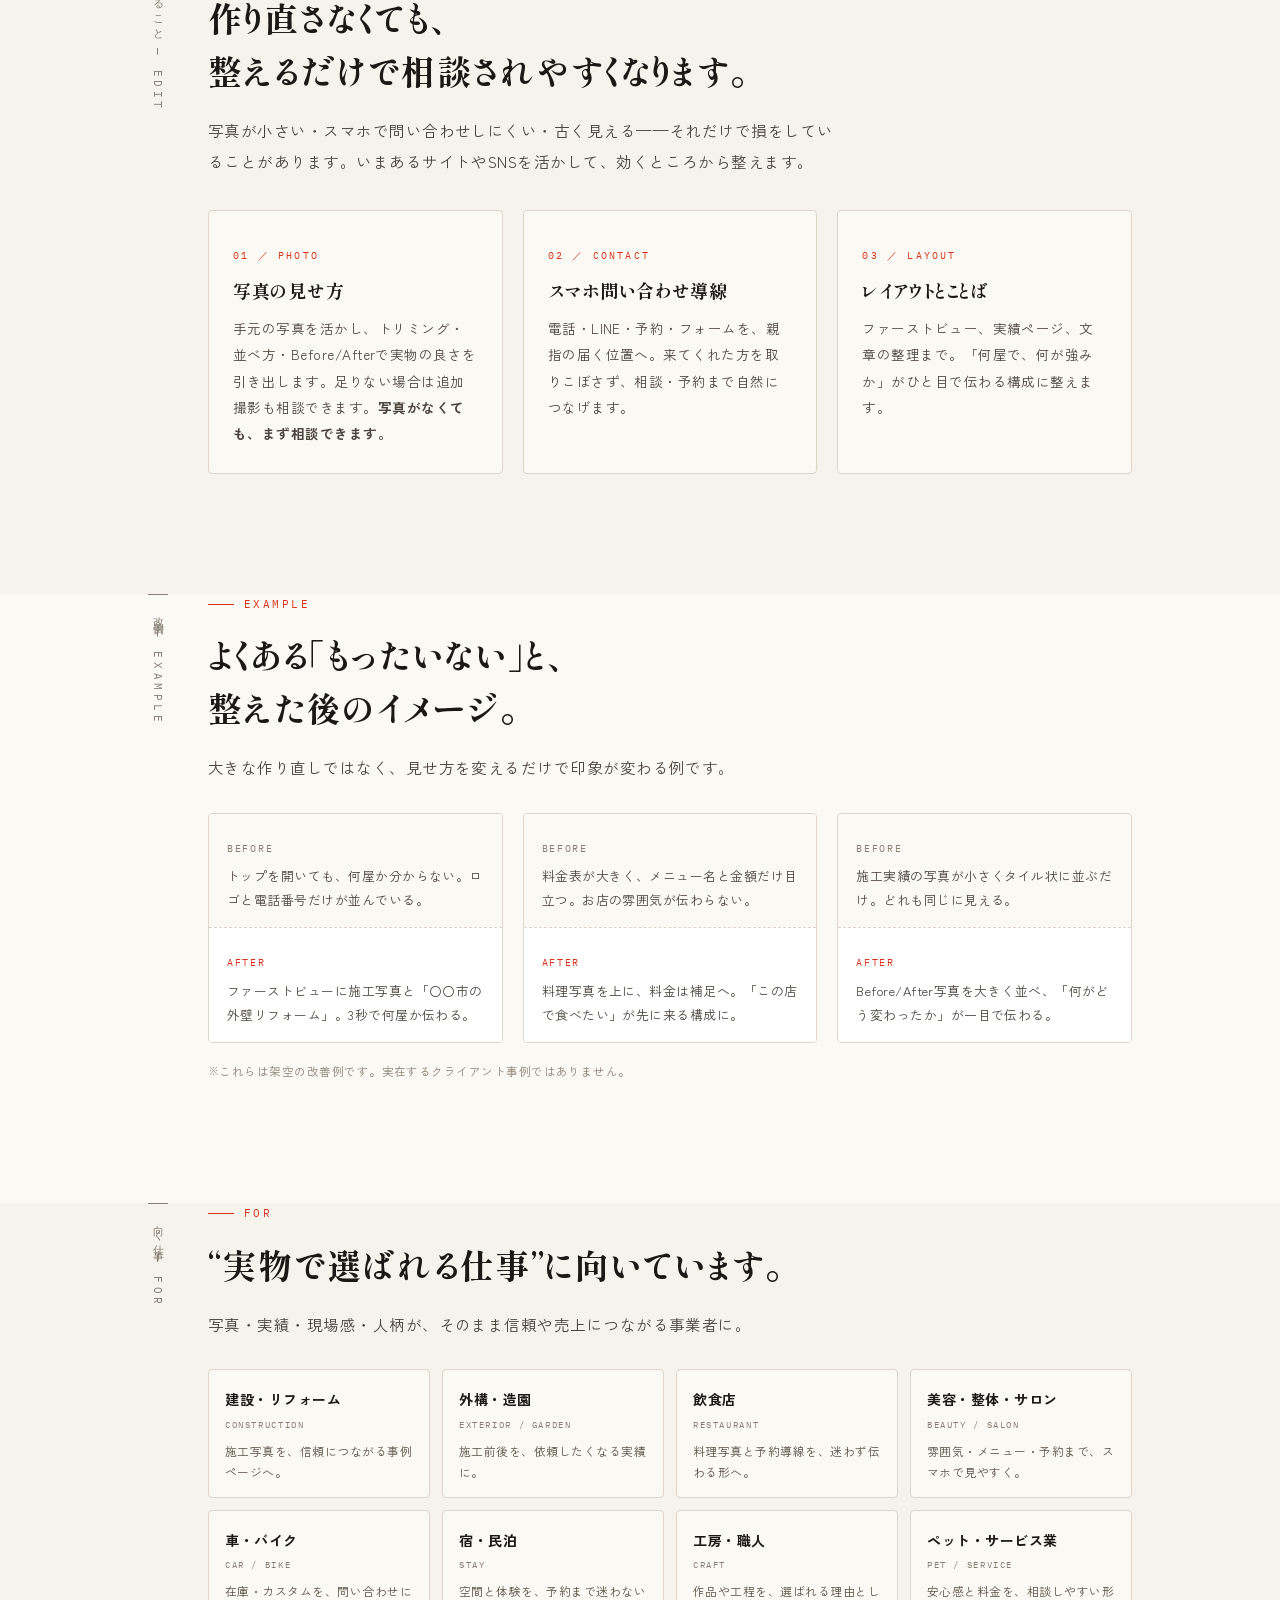
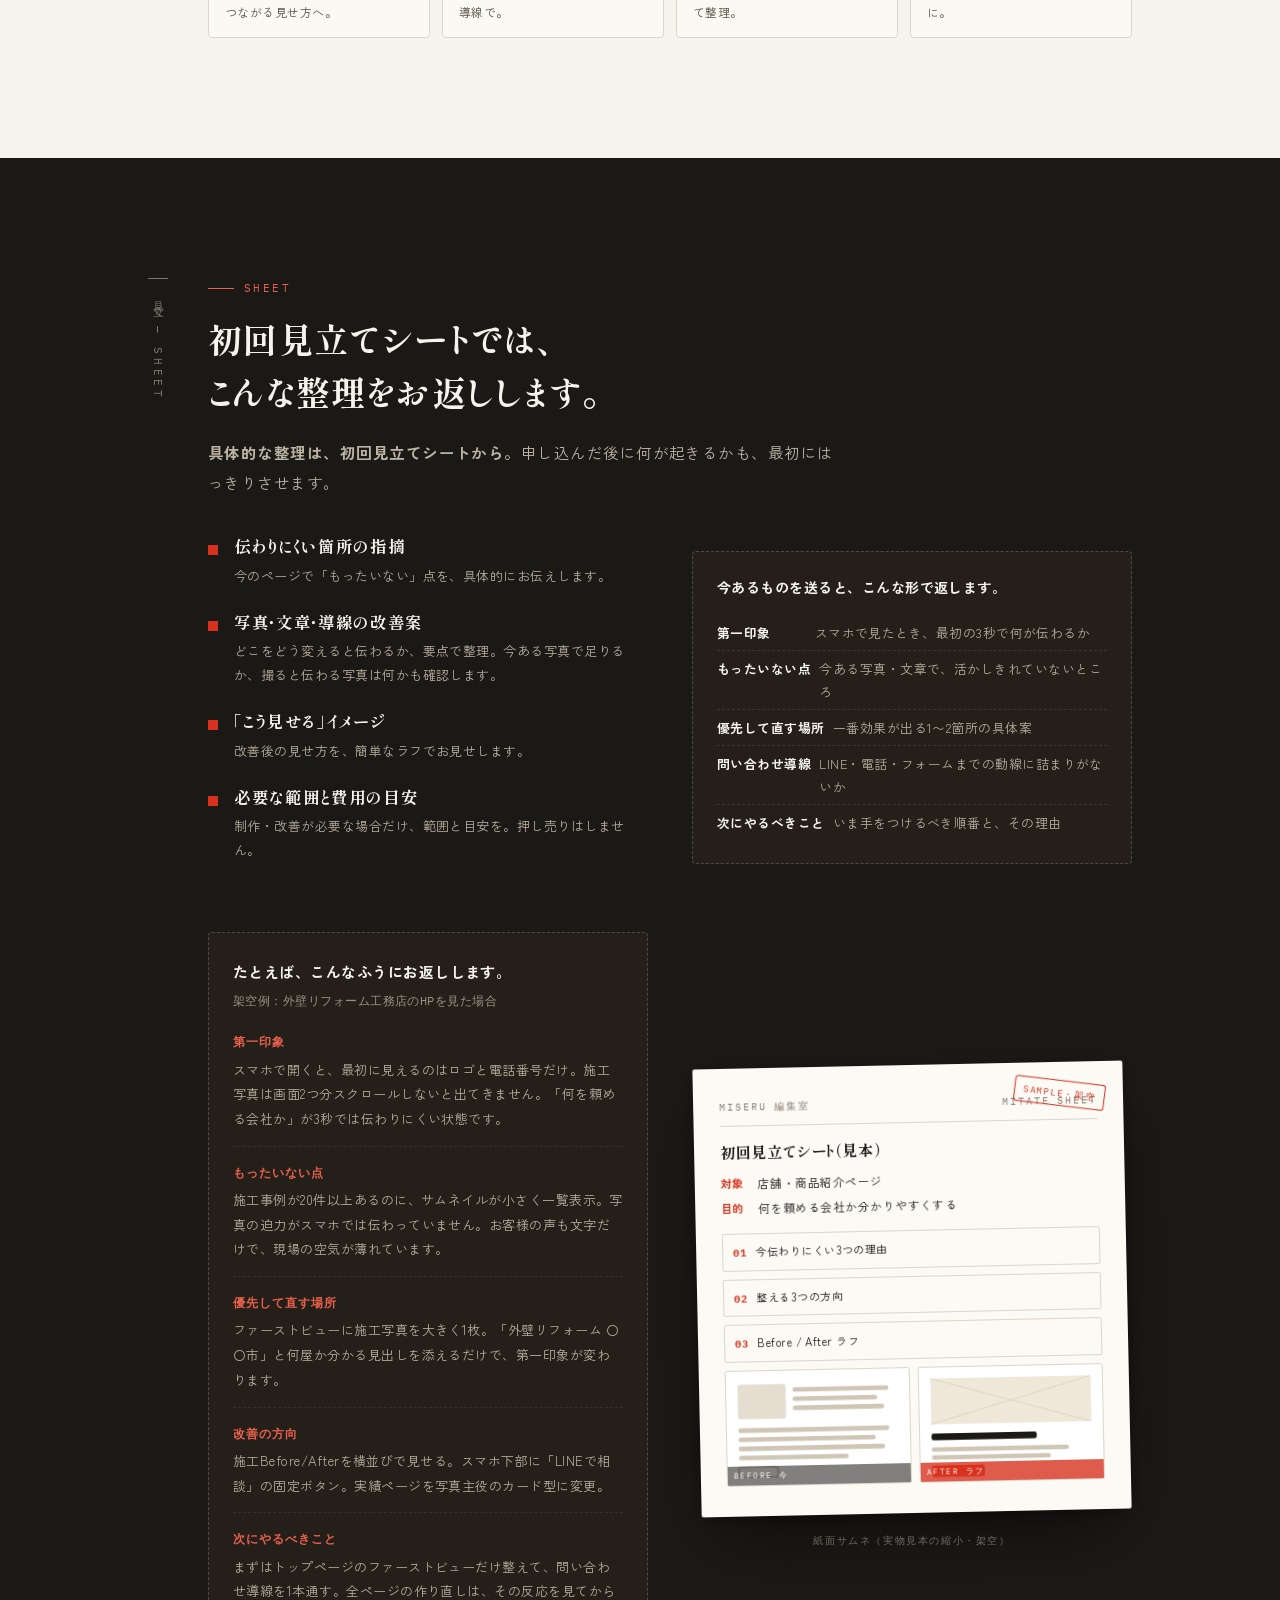
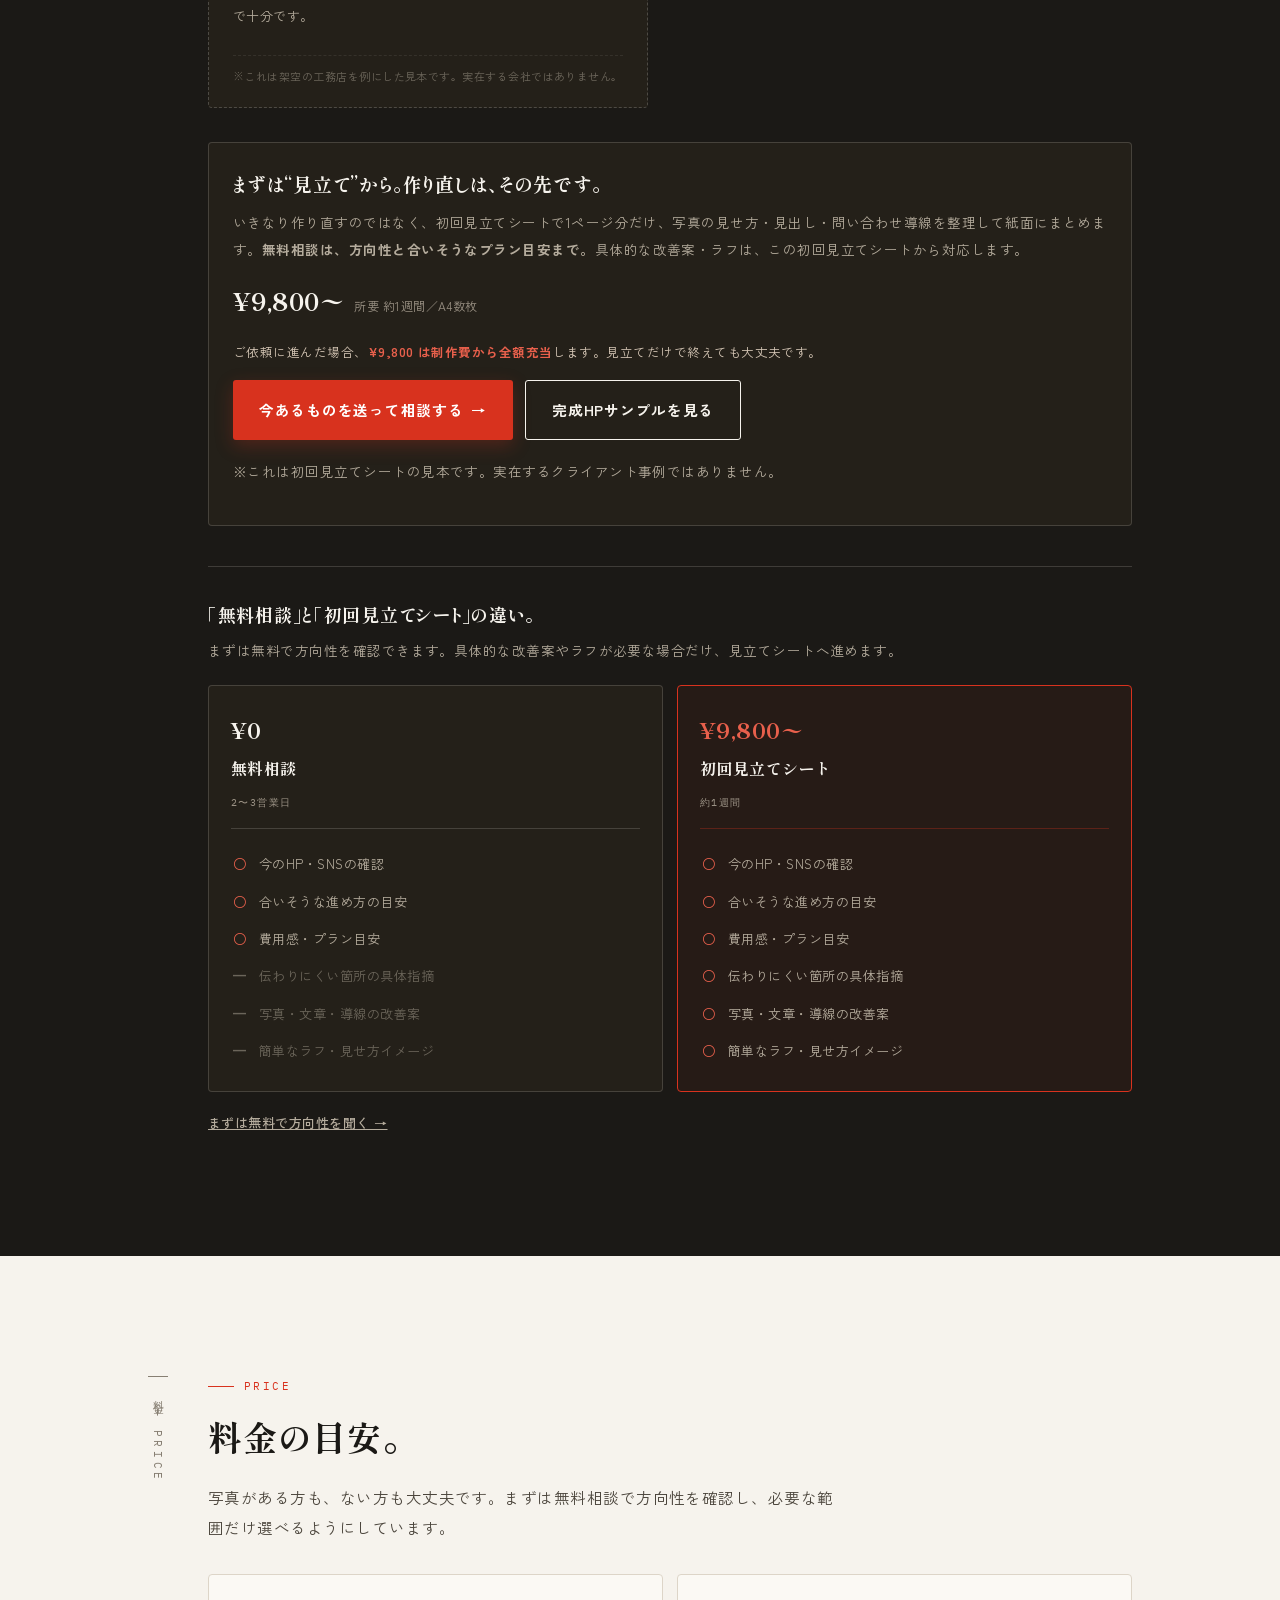
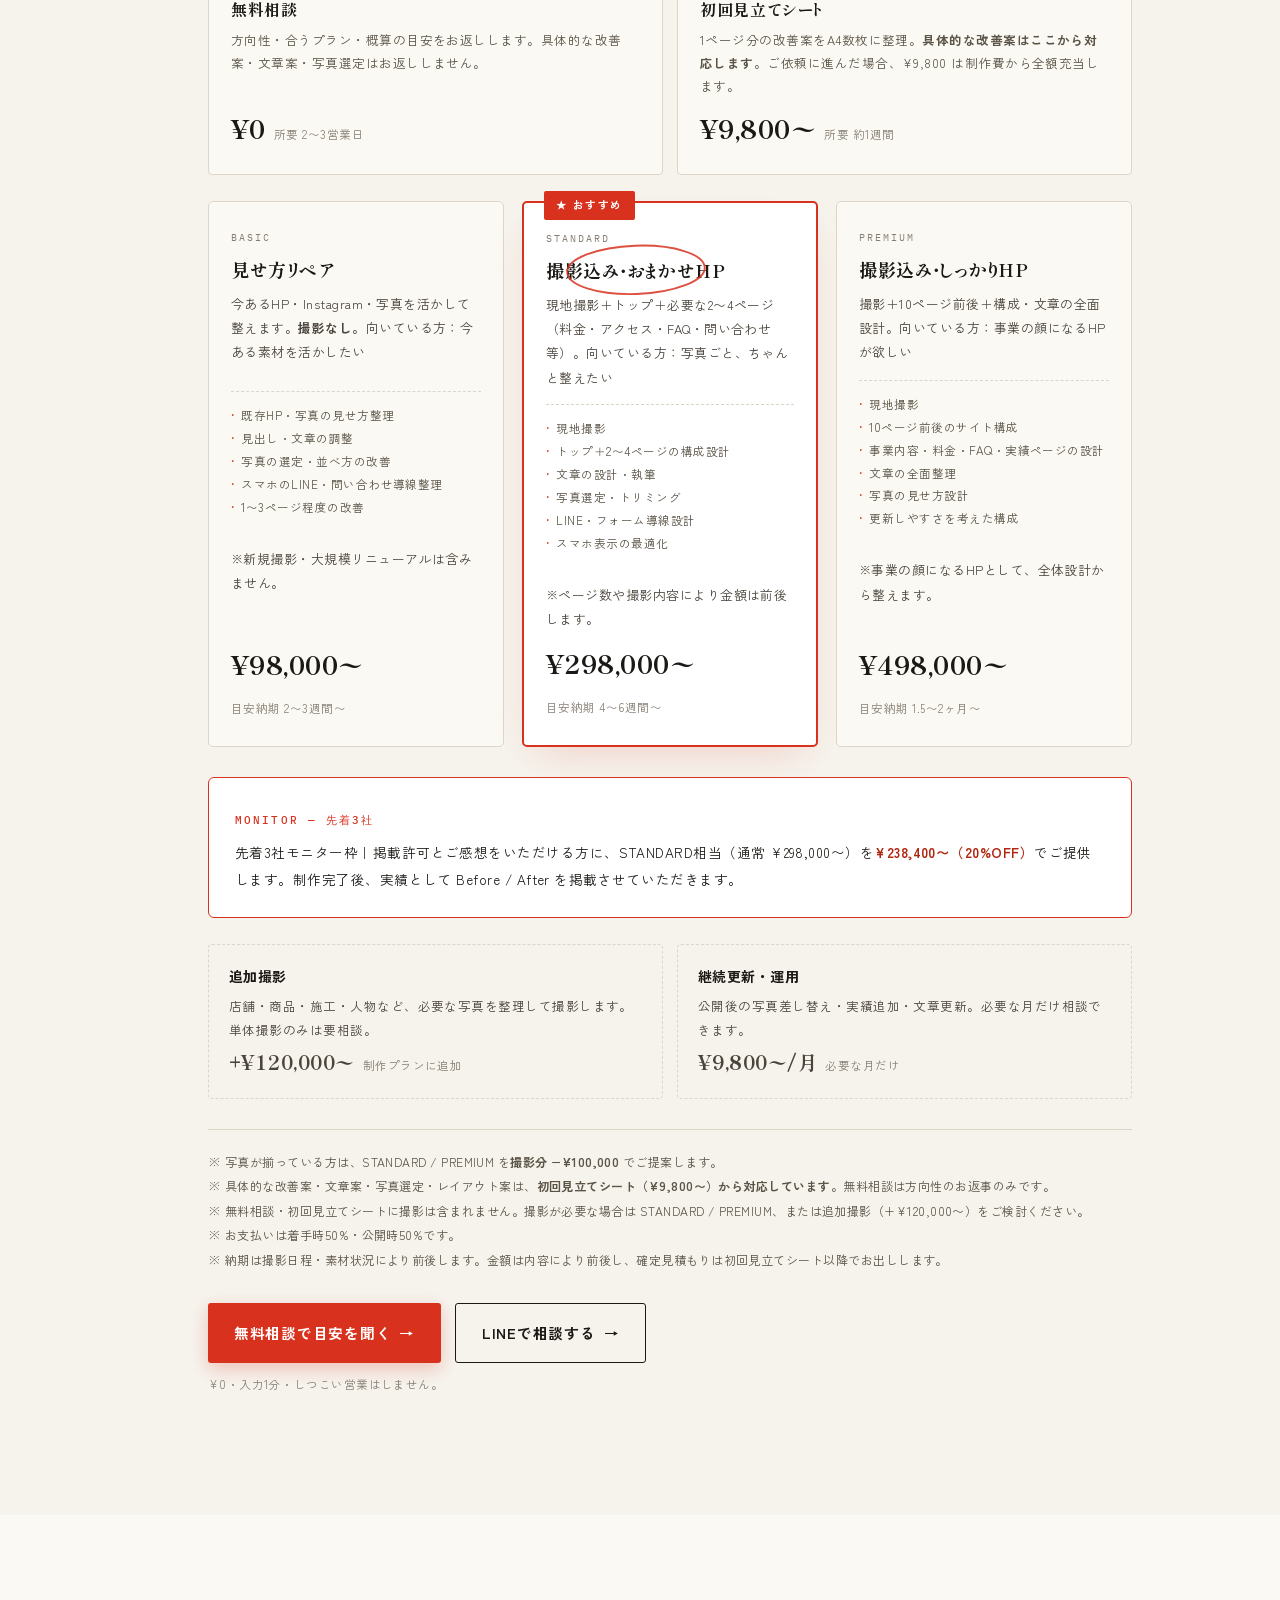
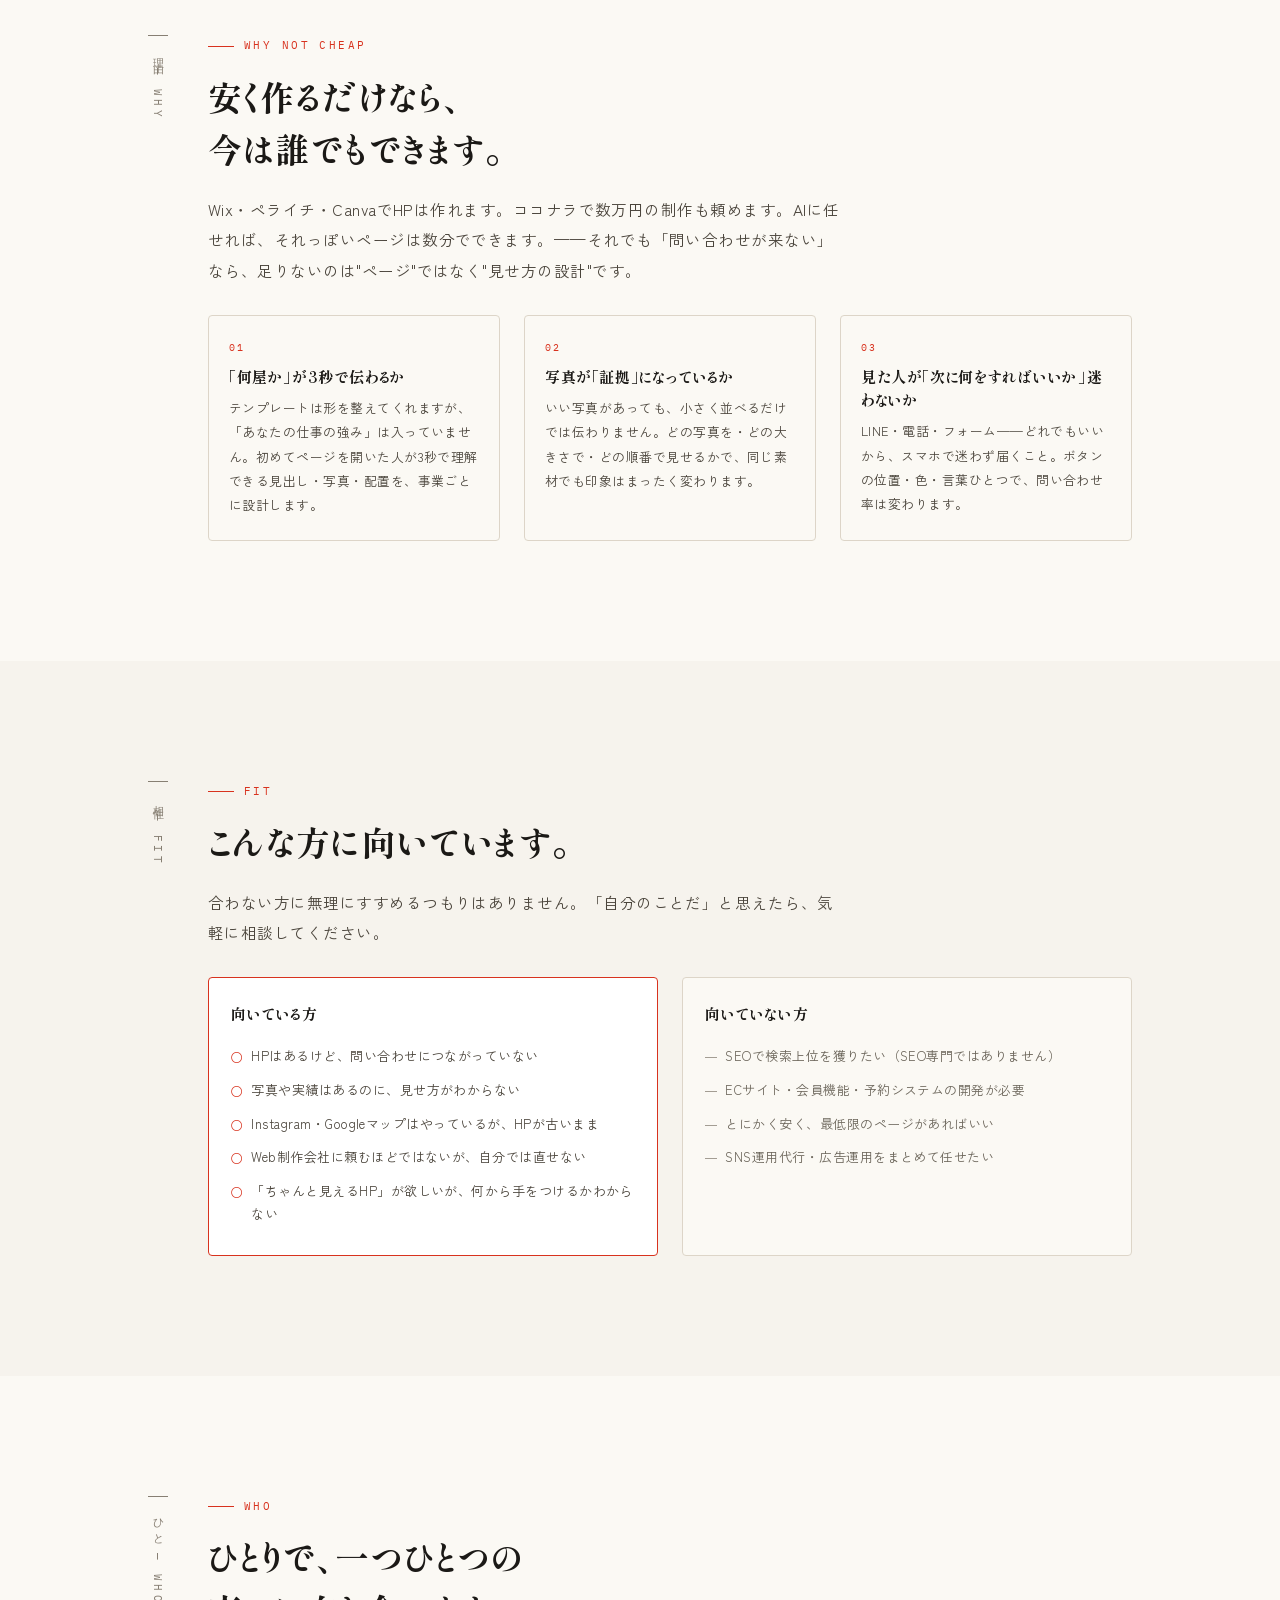
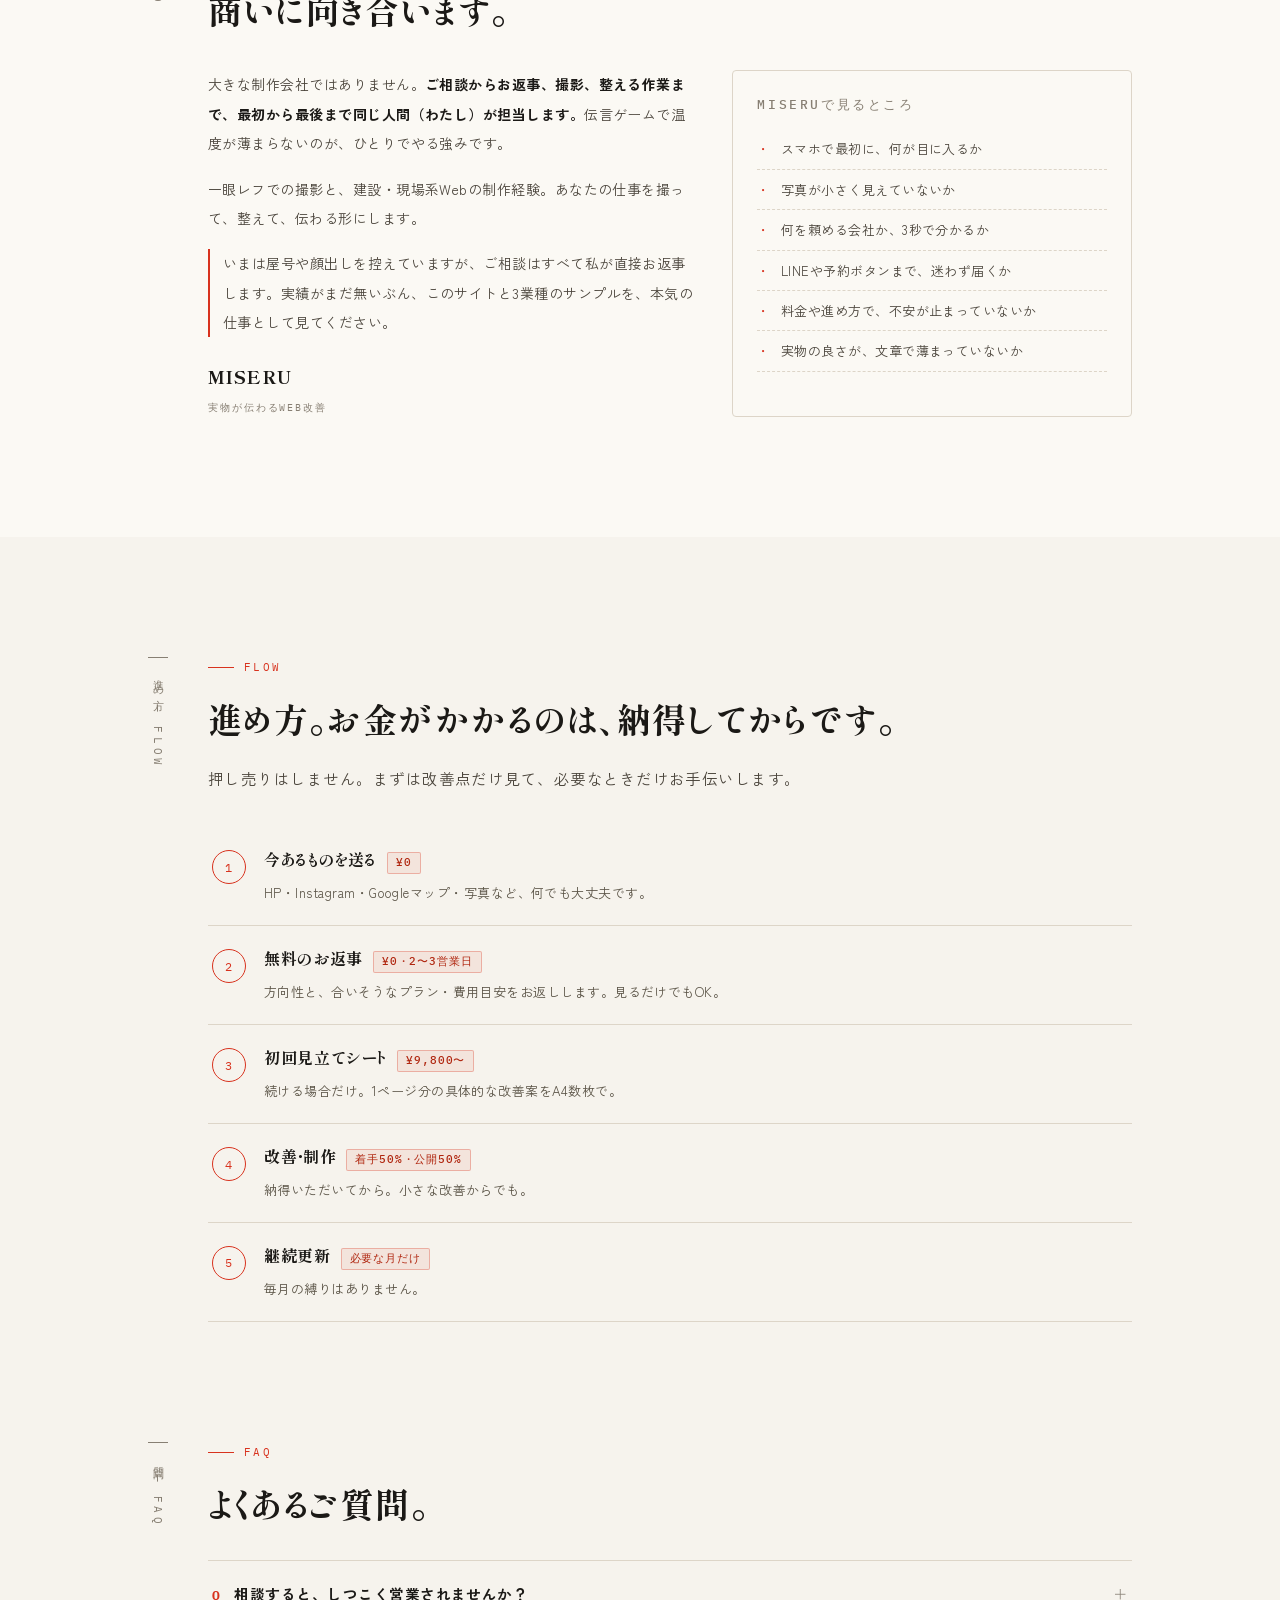
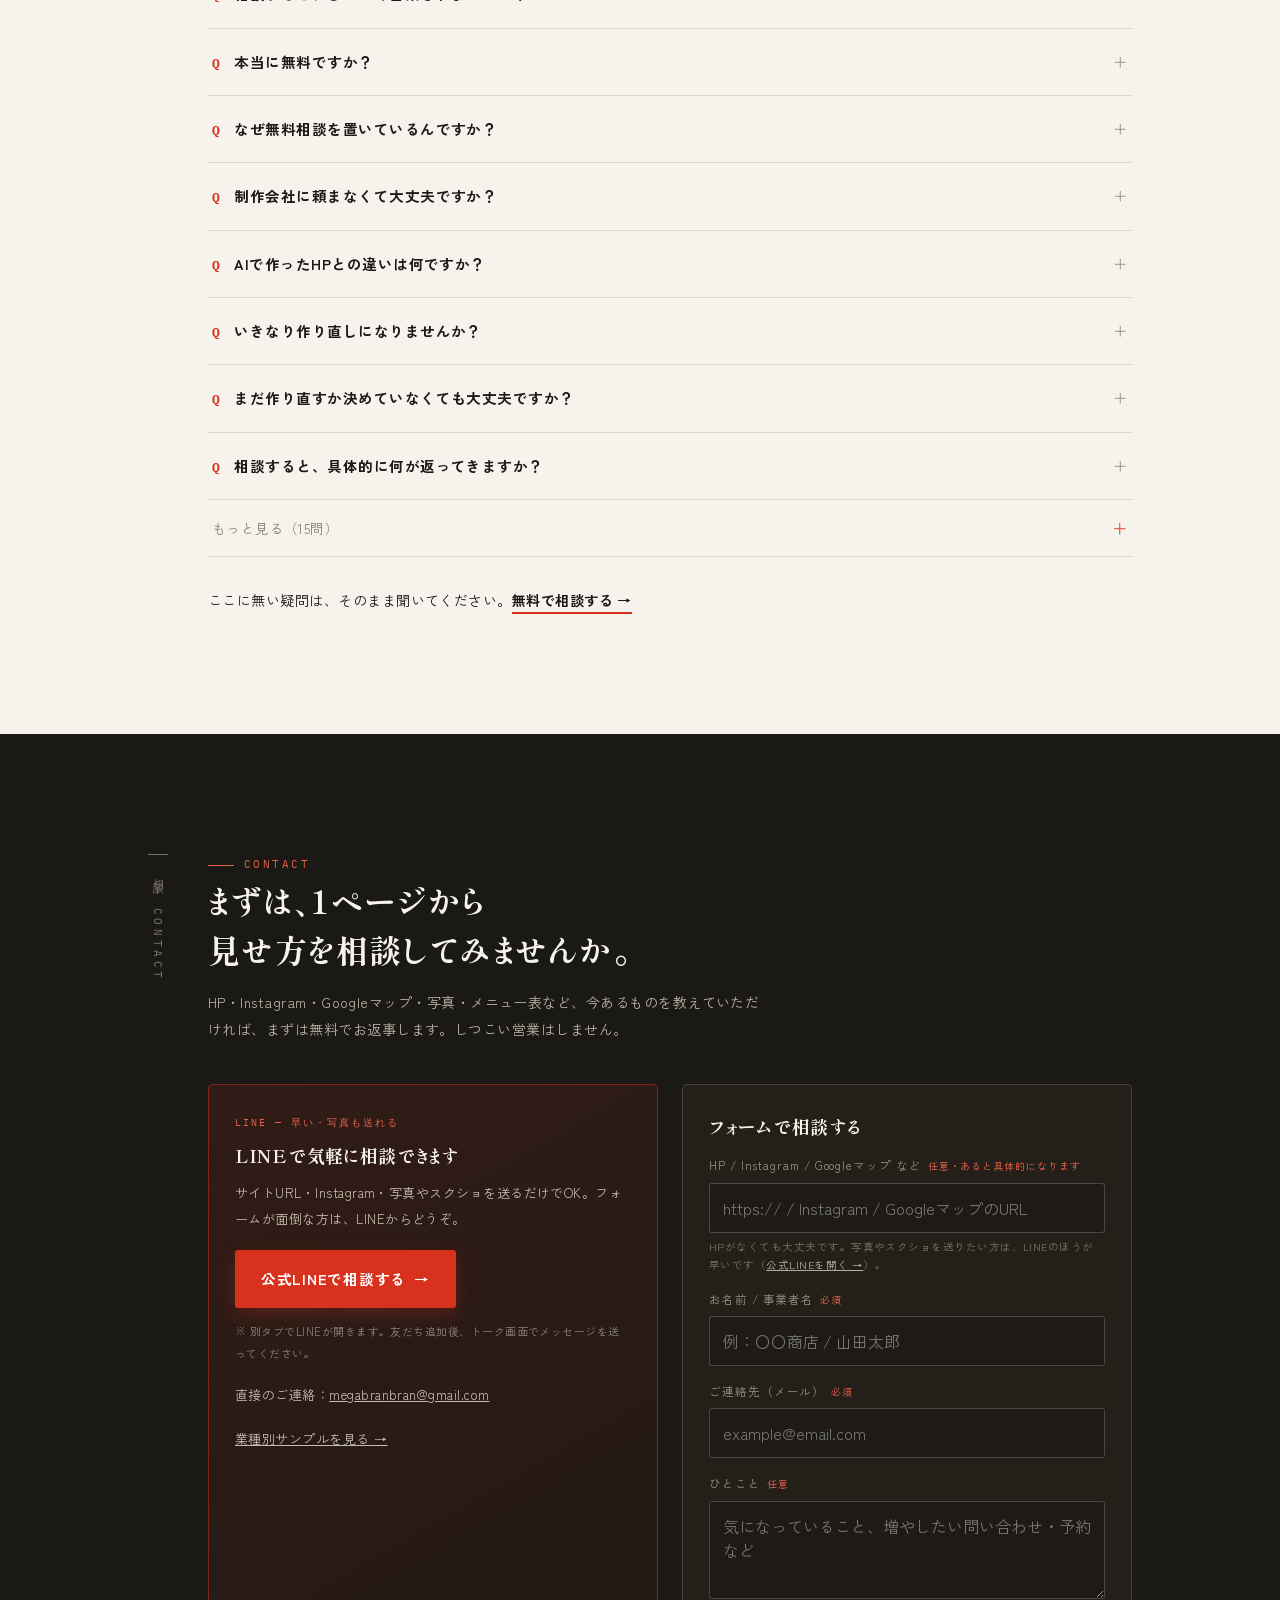
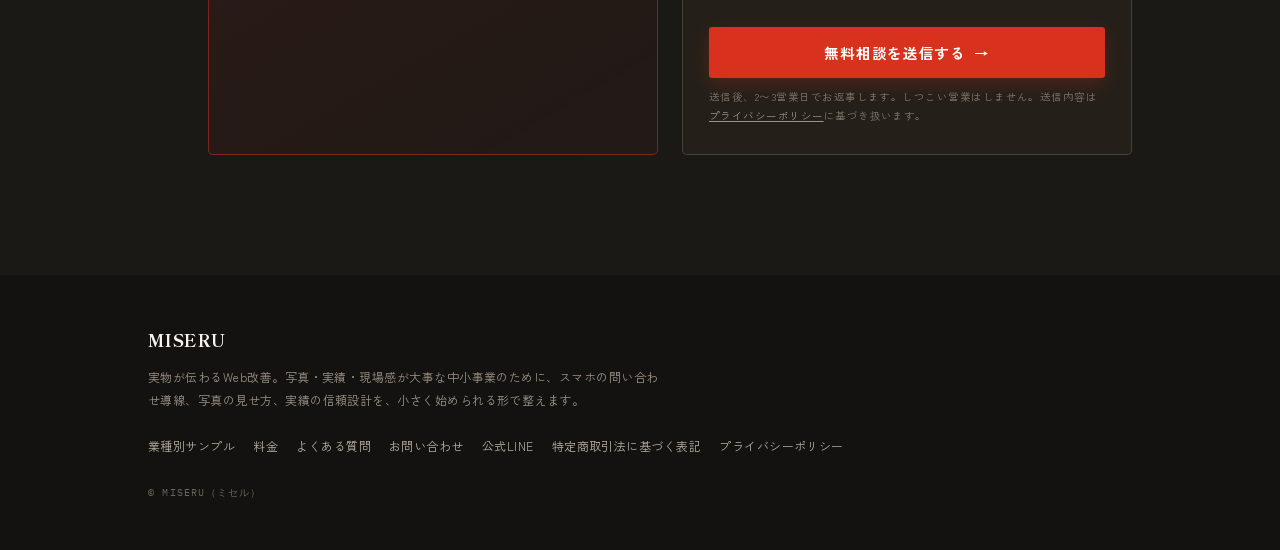
==== commit a9afacba: "index CTA/フォーム改善＋全体レビュー修正の反映 - CTA「URLを送って〜」→「今あるものを送って相談する」に統一（FV/見立てシートCTA/シート見出し） - フォームの素材入力（HP/" ====
--- a/index.html
+++ b/index.html
@@ -25,7 +25,7 @@
 <link rel="icon" href="favicon.svg" type="image/svg+xml">
 <link rel="preconnect" href="https://fonts.googleapis.com">
 <link rel="preconnect" href="https://fonts.gstatic.com" crossorigin>
-<link href="https://fonts.googleapis.com/css2?family=Shippori+Mincho+B1:wght@600;700;800&family=Zen+Kaku+Gothic+New:wght@400;500;700&family=IBM+Plex+Mono:wght@400;500&display=swap" rel="stylesheet">
+<link href="https://fonts.googleapis.com/css2?family=Shippori+Mincho+B1:wght@700;800&family=Zen+Kaku+Gothic+New:wght@400;500;700&family=IBM+Plex+Mono:wght@400;500&display=swap" rel="stylesheet">
 <!--
   ============ 2026-06 「朱入れ」全面リデザイン（モック _mock-top-shuire-v2.html より移植） ============
   ・コンセプト：校正・編集室メタファー（朱赤 #D8321E／紙 #F6F3ED／墨 #1B1916／トンボ・縦書きレール・mono）
@@ -245,26 +245,6 @@
 .proof-notes{margin-top:20px;font-size:12px;color:var(--grey);line-height:1.8}
 .proof-notes b{color:var(--ink)}
 
-/* ============ TEASER（墨帯・3分岐） ============ */
-.teaser{background:var(--ink);border-top:1px solid var(--line-ink)}
-.teaser .row{
-  max-width:var(--max);margin:0 auto;padding:0 var(--pad);
-  display:grid;grid-template-columns:repeat(3,1fr);
-}
-.teaser a{
-  display:flex;align-items:center;gap:10px;justify-content:center;
-  padding:20px 10px;text-decoration:none;color:#CFC8BC;font-size:13.5px;font-weight:700;letter-spacing:.05em;
-  border-left:1px solid var(--line-ink);transition:color .25s,background .25s;
-}
-.teaser a:first-child{border-left:0}
-.teaser a:hover{color:var(--paper);background:rgba(216,50,30,.1)}
-.teaser .no{font-family:var(--mono);font-size:9.5px;letter-spacing:.18em;color:var(--shu-soft);font-weight:400}
-@media(max-width:760px){
-  .teaser .row{grid-template-columns:1fr}
-  .teaser a{border-left:0;border-top:1px solid var(--line-ink);justify-content:flex-start;padding:15px 4px}
-  .teaser a:first-child{border-top:0}
-}
-
 /* ============ SAMPLES（墨） ============ */
 .cards3{display:grid;gap:22px;margin-top:34px}
 @media(min-width:820px){.cards3{grid-template-columns:repeat(3,1fr)}}
@@ -662,7 +642,7 @@
       <p class="fv-lead">HP・Instagram・Googleマップ・写真の“見せ方”を直して、問い合わせにつなげます。HPがなくても大丈夫。まずは<b>無料相談</b>で、どこを直すと良くなりそうかと、費用のだいたいの目安をお返しします。</p>
       <p class="fv-sample-link"><a href="#industry-samples" data-cta="sample-gallery">完成HPサンプルを見る →</a><span class="nt">3業種・すべて架空サンプルです</span></p>
       <div class="fv-cta">
-        <a class="btn btn--shu" href="#contact" data-cta="free-consult">URLを送って改善点を見てもらう <span class="arw">→</span></a>
+        <a class="btn btn--shu" href="#contact" data-cta="free-consult">今あるものを送って相談する <span class="arw">→</span></a>
         <a class="btn btn--ghost" href="https://lin.ee/8StAYYY" target="_blank" rel="noopener noreferrer" data-cta="line-consult">LINEで相談 <span class="arw">→</span></a>
       </div>
       <div class="badges">
@@ -773,7 +753,7 @@
         <li class="rv"><span class="num">03</span><span class="bx"></span>スマホでLINE・予約・問い合わせまでが遠い</li>
         <li class="rv"><span class="num">04</span><span class="bx"></span>料金や進め方が見えず、相談前に不安が止まる</li>
         <li class="rv"><span class="num">05</span><span class="bx"></span>HPがなく、InstagramやGoogleマップだけで伝えている</li>
-        <li class=”rv”><span class=”num”>06</span><span class=”bx”></span>事例や写真はあるのに、強みとして見せられていない</li>
+        <li class="rv"><span class="num">06</span><span class="bx"></span>事例や写真はあるのに、強みとして見せられていない</li>
       </ul>
       <p class="aftercheck">— ひとつでも心当たりがあれば、まずは<b>無料相談</b>から。今あるものを送るだけで大丈夫です。（<a href="#pricing">料金へ →</a>）</p>
     </div>
@@ -894,7 +874,7 @@
         </div>
 
         <div class="sheet-preview rv">
-          <p class="sheet-preview-hd">URLを送ると、こんな形で返します。</p>
+          <p class="sheet-preview-hd">今あるものを送ると、こんな形で返します。</p>
           <ul class="sheet-preview-list">
             <li><b>第一印象</b>スマホで見たとき、最初の3秒で何が伝わるか</li>
             <li><b>もったいない点</b>今ある写真・文章で、活かしきれていないところ</li>
@@ -972,7 +952,7 @@
         <p class="pr">¥9,800〜<small>所要 約1週間／A4数枚</small></p>
         <p class="juto">ご依頼に進んだ場合、<b>¥9,800 は制作費から全額充当</b>します。見立てだけで終えても大丈夫です。</p>
         <div class="fv-cta" style="margin-top:16px">
-          <a class="btn btn--shu" href="#contact" data-cta="free-consult">URLを送って改善点を見てもらう <span class="arw">→</span></a>
+          <a class="btn btn--shu" href="#contact" data-cta="free-consult">今あるものを送って相談する <span class="arw">→</span></a>
           <a class="btn btn--ghost" href="#industry-samples" data-cta="sample-gallery">完成HPサンプルを見る</a>
         </div>
         <p class="s-disc" style="margin-top:14px">※これは初回見立てシートの見本です。実在するクライアント事例ではありません。</p>
@@ -1235,7 +1215,7 @@
   </div>
 </section>
 
-<!-- ============ 10 FAQ（全18問・確定文言） ============ -->
+<!-- ============ 10 FAQ（全23問・確定文言） ============ -->
 <section class="sec" id="faq" style="padding-top:0">
   <div class="wrap sec-grid">
     <div class="rail"><span>質問 — FAQ</span></div>
@@ -1275,7 +1255,7 @@
           <summary>相談すると、具体的に何が返ってきますか？</summary>
           <p class="ans">無料相談では方向性と合いそうなプラン目安まで。初回見立てシート（¥9,800〜）からは、今のページで伝わりにくい箇所の指摘、写真・文章・導線の改善案、「こう見せる」簡単なラフ、必要な場合の範囲と費用の目安をお返しします（上の「初回見立てシートで整理するもの」をご覧ください）。</p>
         </details>
-        <button class="faq-more-btn" aria-expanded="false" aria-controls="faq-rest"><span class="txt">もっと見る（10問）</span><span class="ico">＋</span></button>
+        <button class="faq-more-btn" aria-expanded="false" aria-controls="faq-rest"><span class="txt">もっと見る（15問）</span><span class="ico">＋</span></button>
         <div id="faq-rest" hidden>
         <details class="qa">
           <summary>HPが古くても大丈夫ですか？</summary>
@@ -1421,17 +1401,17 @@
           <input type="text" name="_honey" style="display:none" tabindex="-1" autocomplete="off">
           <input type="hidden" name="_autoresponse" value="このたびはミセル（MISERU）にご相談いただき、ありがとうございます。内容を確認し、2〜3営業日を目安に返信します。写真がある方も、ない方も大丈夫です。必要な範囲を確認したうえで、合う進め方をご提案します。しつこく営業はしません。見るだけ、相談だけでも大丈夫です。— MISERU（ミセル）">
           <div class="fld">
+            <label for="f-url">HP / Instagram / Googleマップ など<em>任意・あると具体的になります</em></label>
+            <input id="f-url" type="text" name="url" placeholder="https:// / Instagram / GoogleマップのURL" inputmode="url" autocomplete="url">
+            <p class="hint">HPがなくても大丈夫です。写真やスクショを送りたい方は、LINEのほうが早いです（<a href="https://lin.ee/8StAYYY" target="_blank" rel="noopener noreferrer">公式LINEを開く →</a>）。</p>
+          </div>
+          <div class="fld">
             <label for="f-name">お名前 / 事業者名<em>必須</em></label>
             <input id="f-name" type="text" name="name" placeholder="例：〇〇商店 / 山田太郎" autocomplete="name" required>
           </div>
           <div class="fld">
             <label for="f-email">ご連絡先（メール）<em>必須</em></label>
             <input id="f-email" type="email" name="email" placeholder="example@email.com" autocomplete="email" required>
-          </div>
-          <div class="fld">
-            <label for="f-url">HP / Instagram / Googleマップ など<em>任意・あると具体的になります</em></label>
-            <input id="f-url" type="text" name="url" placeholder="https:// / Instagram / GoogleマップのURL" inputmode="url" autocomplete="url">
-            <p class="hint">HPがなくても大丈夫です。写真やスクショを送りたい方は、LINEのほうが早いです（<a href="https://lin.ee/8StAYYY" target="_blank" rel="noopener noreferrer">公式LINEを開く →</a>）。</p>
           </div>
           <div class="fld">
             <label for="f-msg">ひとこと<em>任意</em></label>
@@ -1573,7 +1553,7 @@
       } else {
         faqRest.setAttribute('hidden','');
         faqBtn.setAttribute('aria-expanded','false');
-        faqBtn.querySelector('.txt').textContent = 'もっと見る（10問）';
+        faqBtn.querySelector('.txt').textContent = 'もっと見る（15問）';
         faqBtn.querySelector('.ico').textContent = '＋';
       }
     });
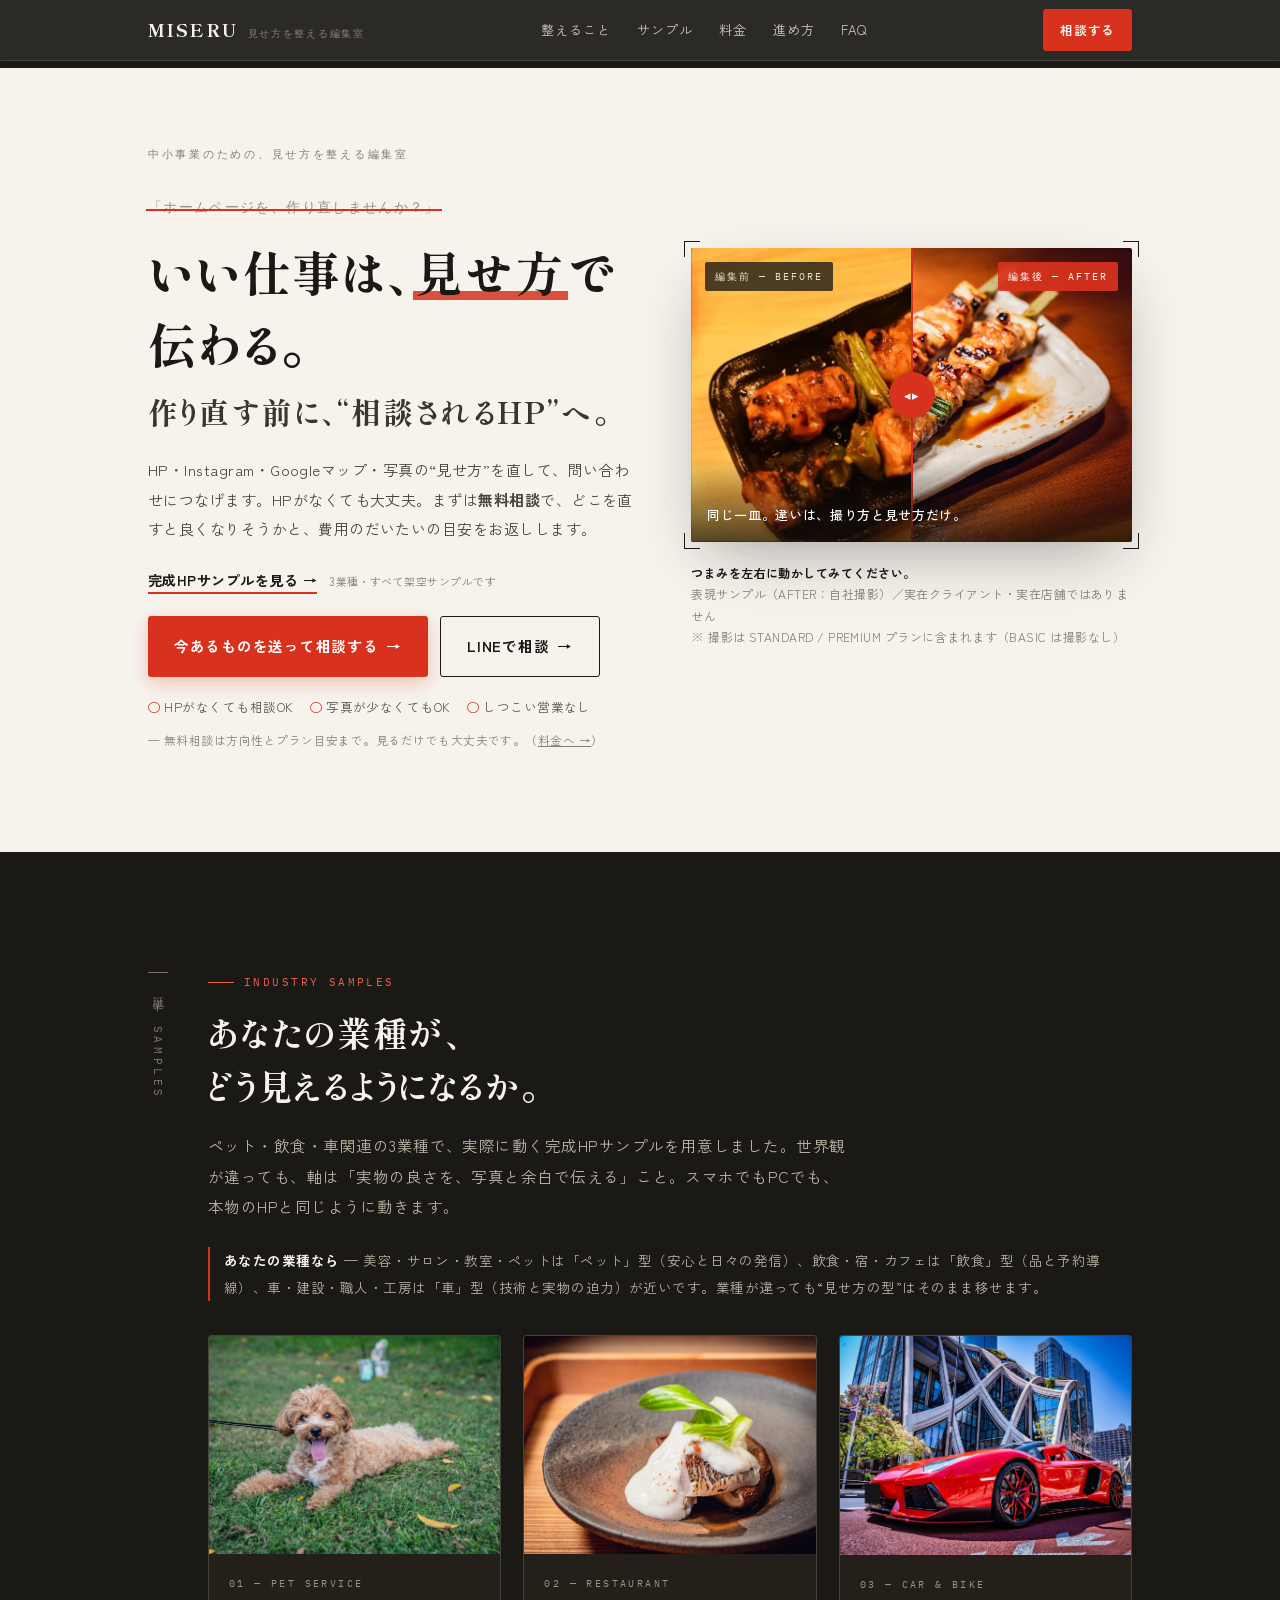
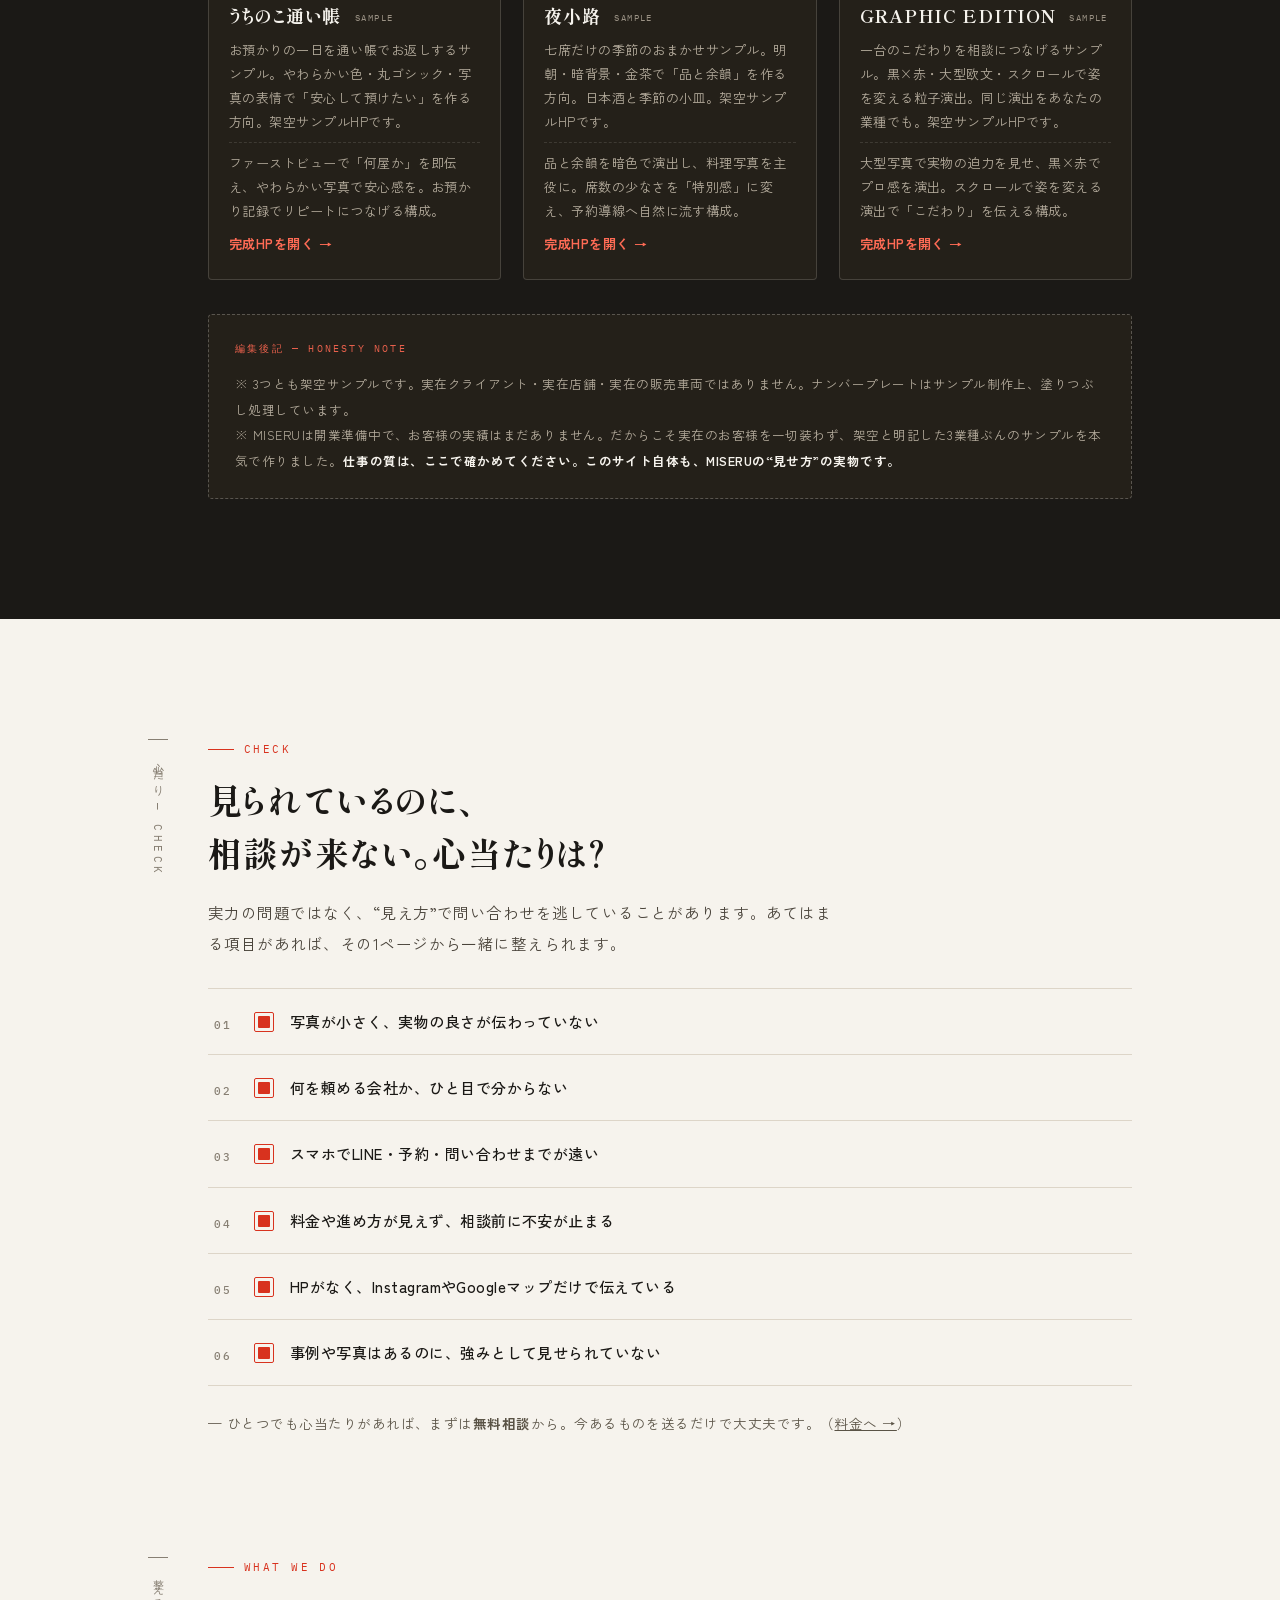
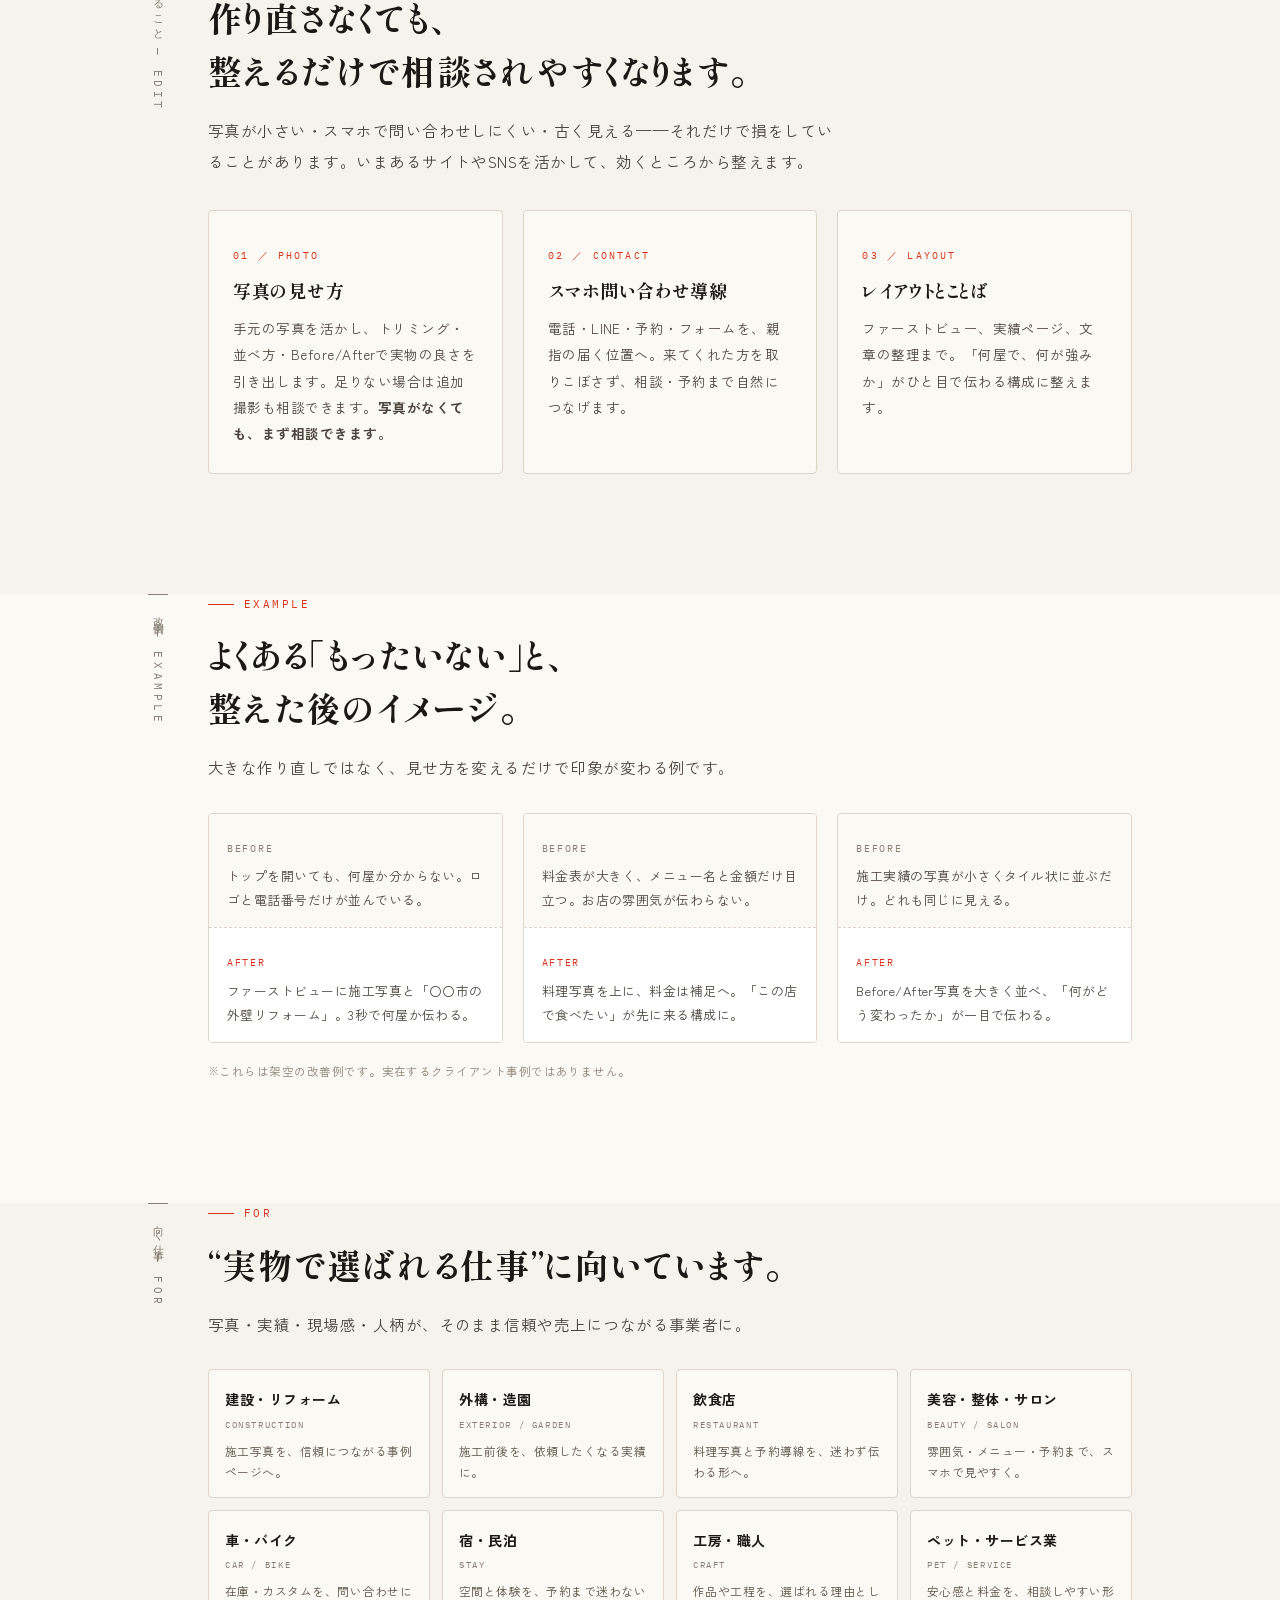
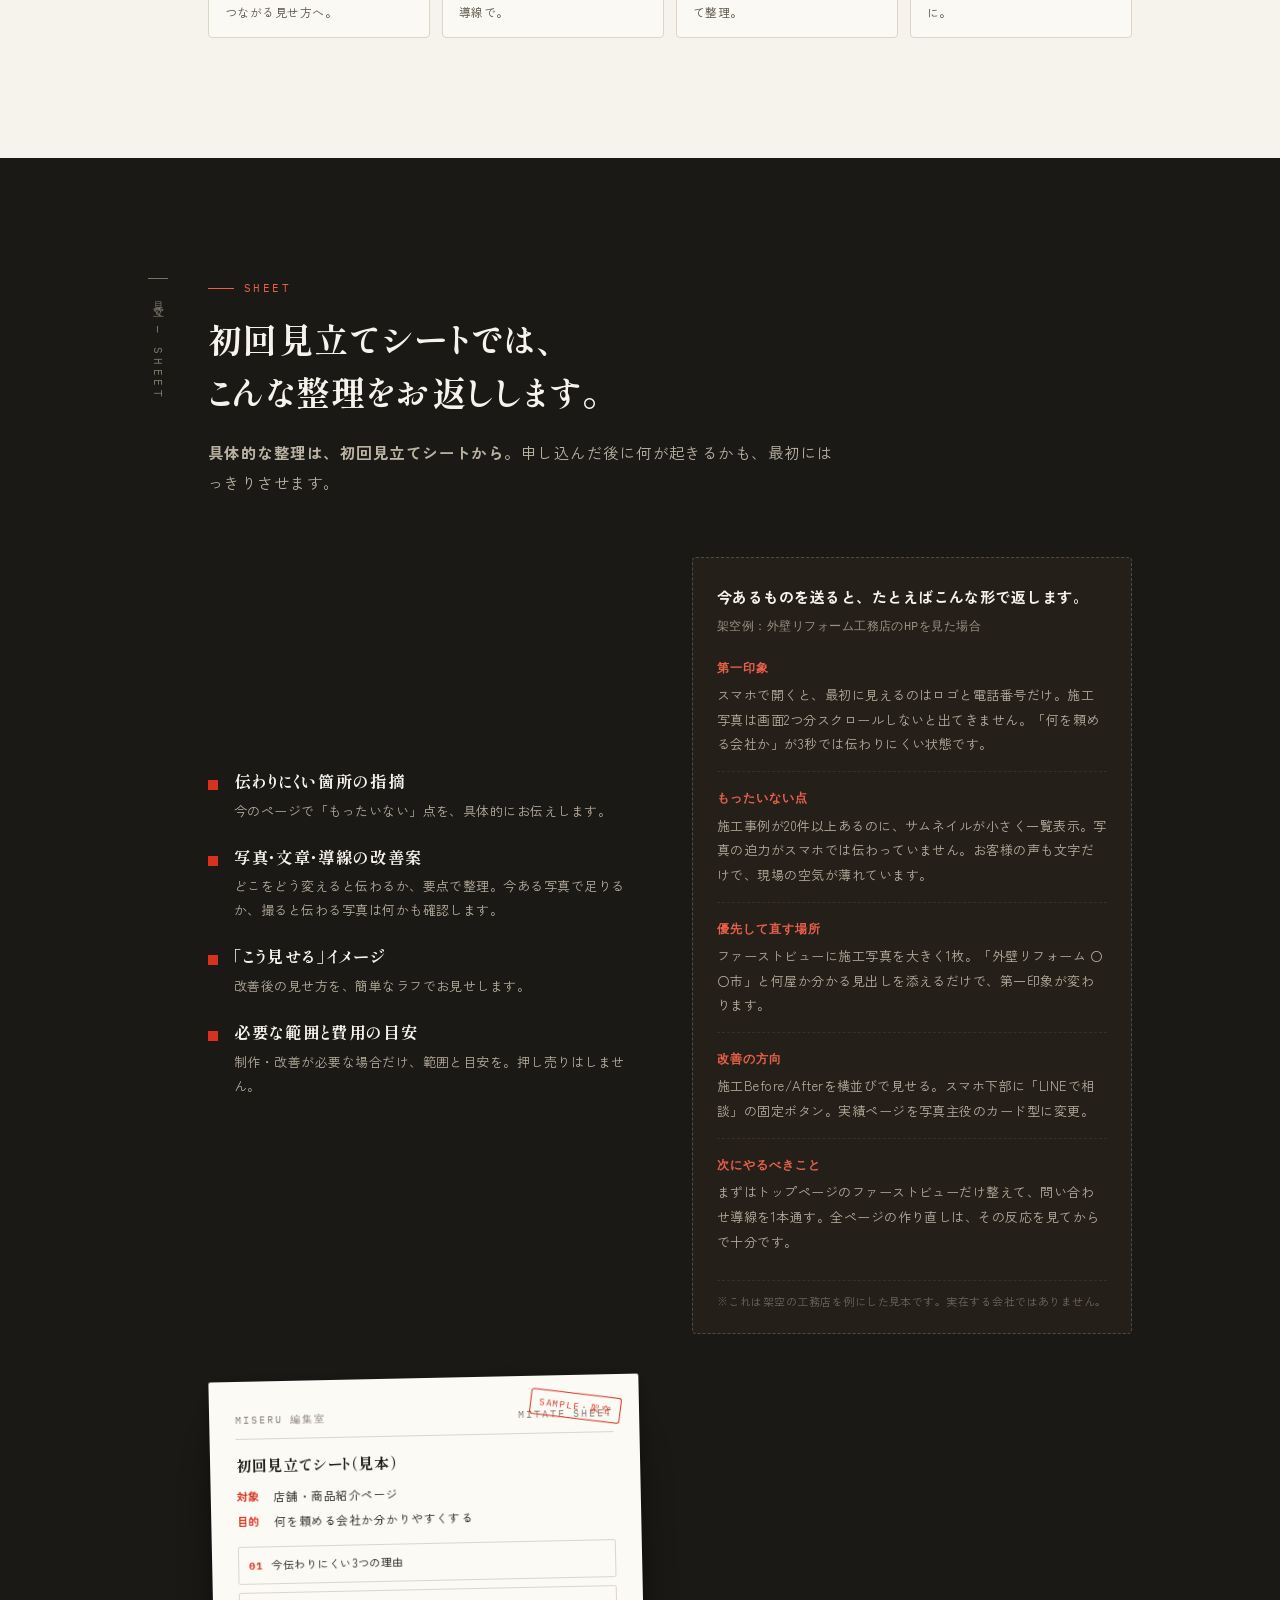
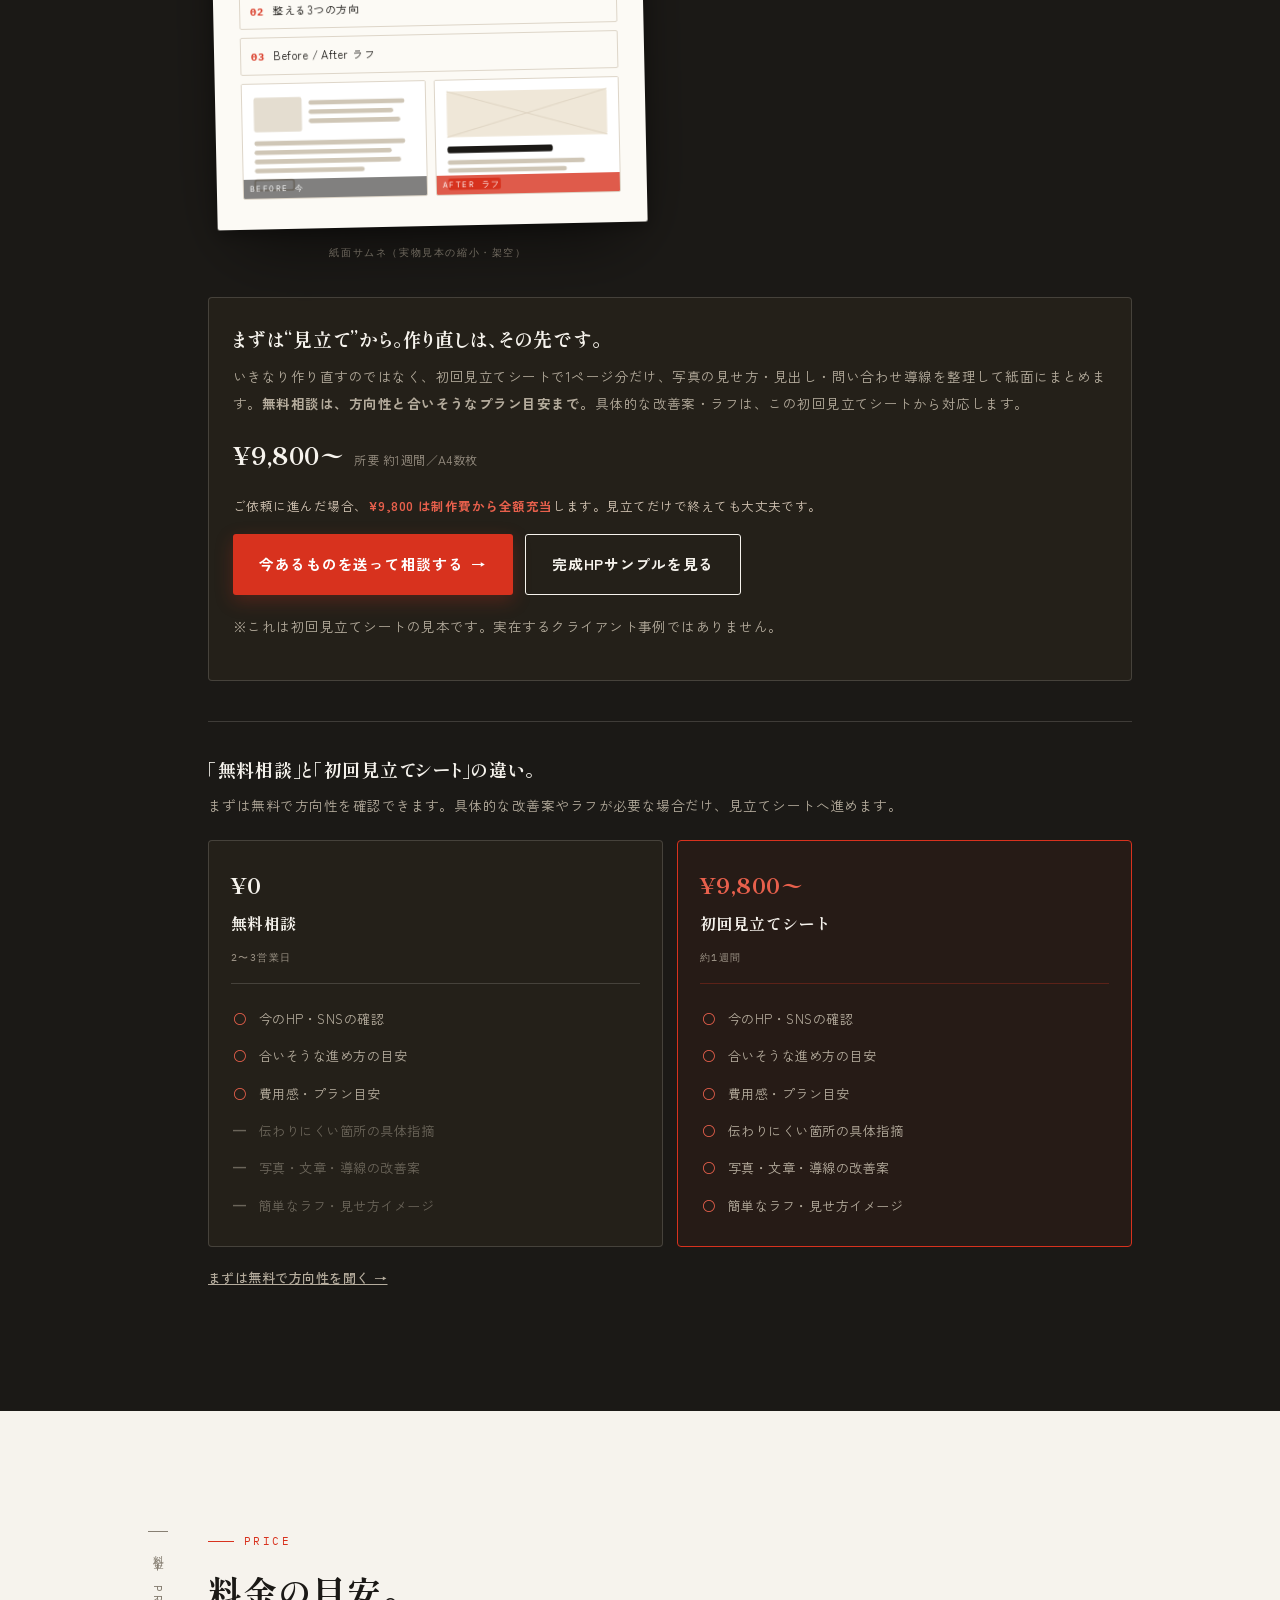
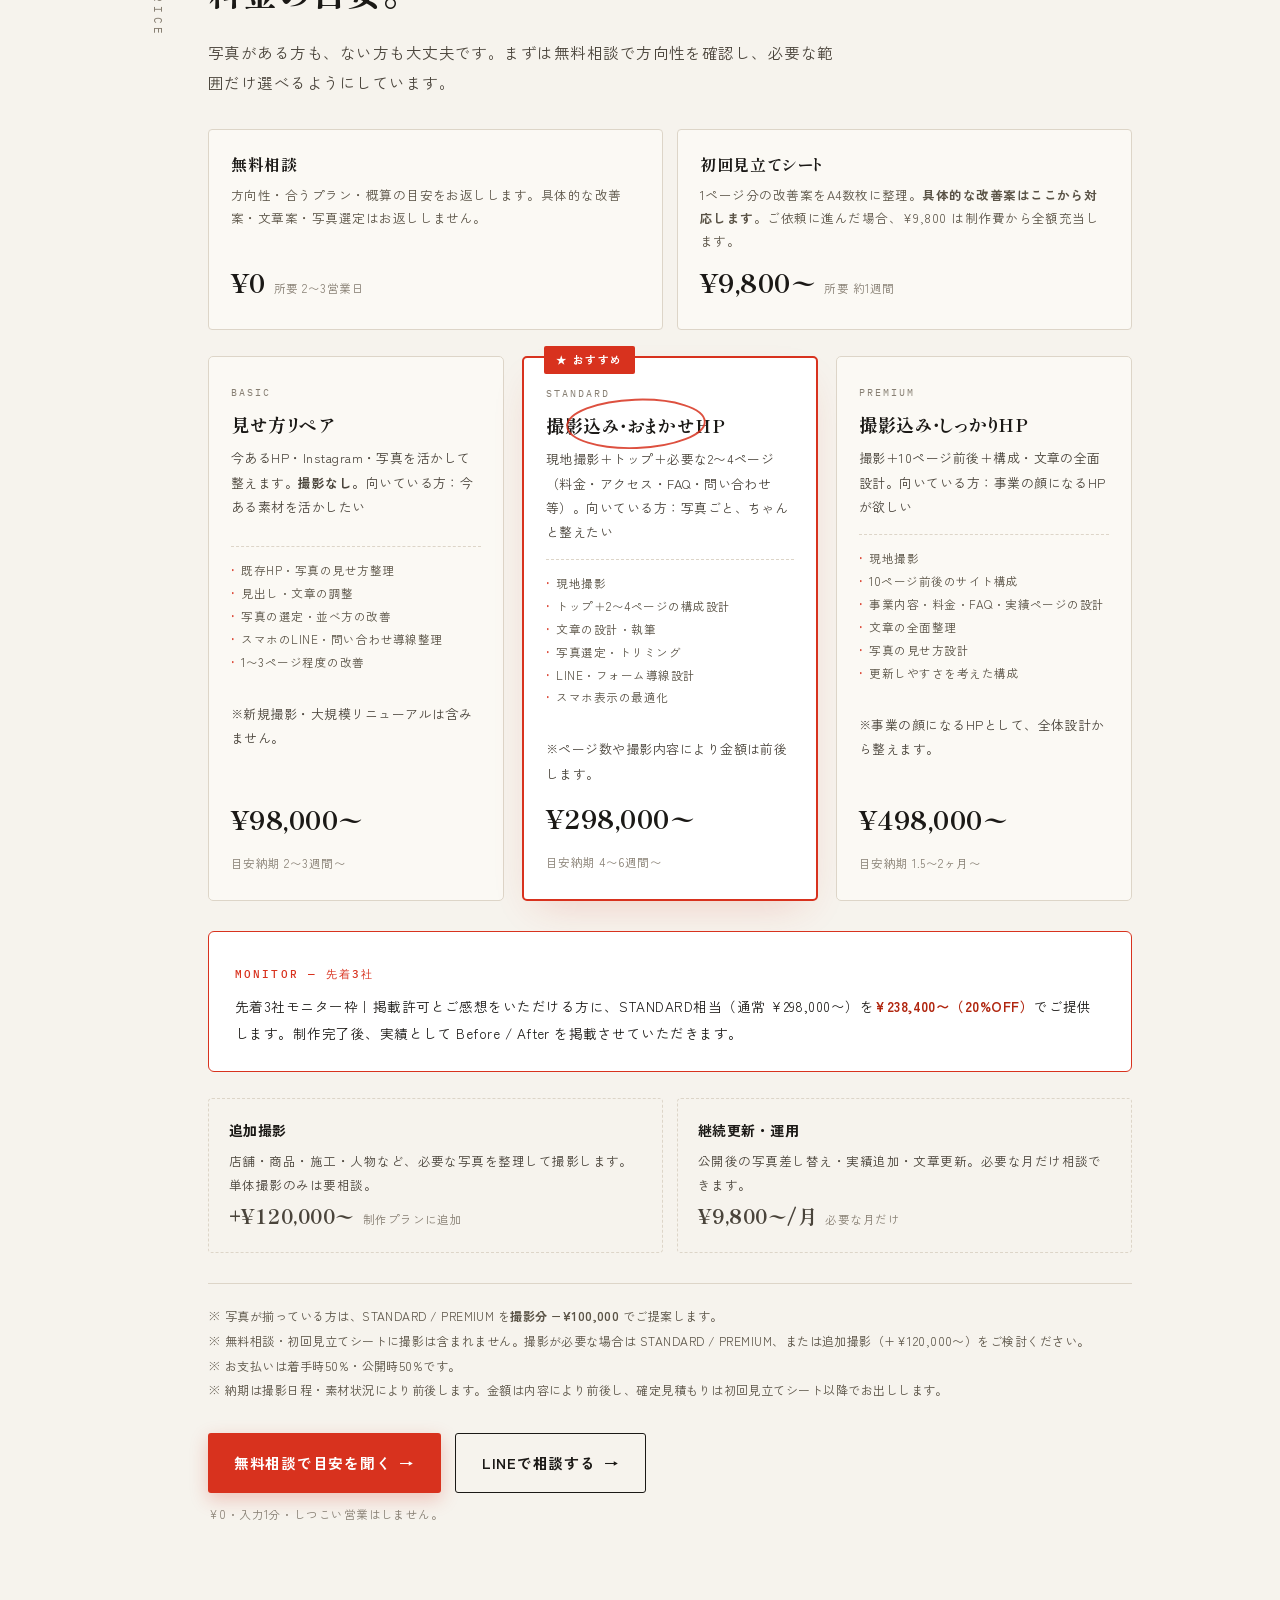
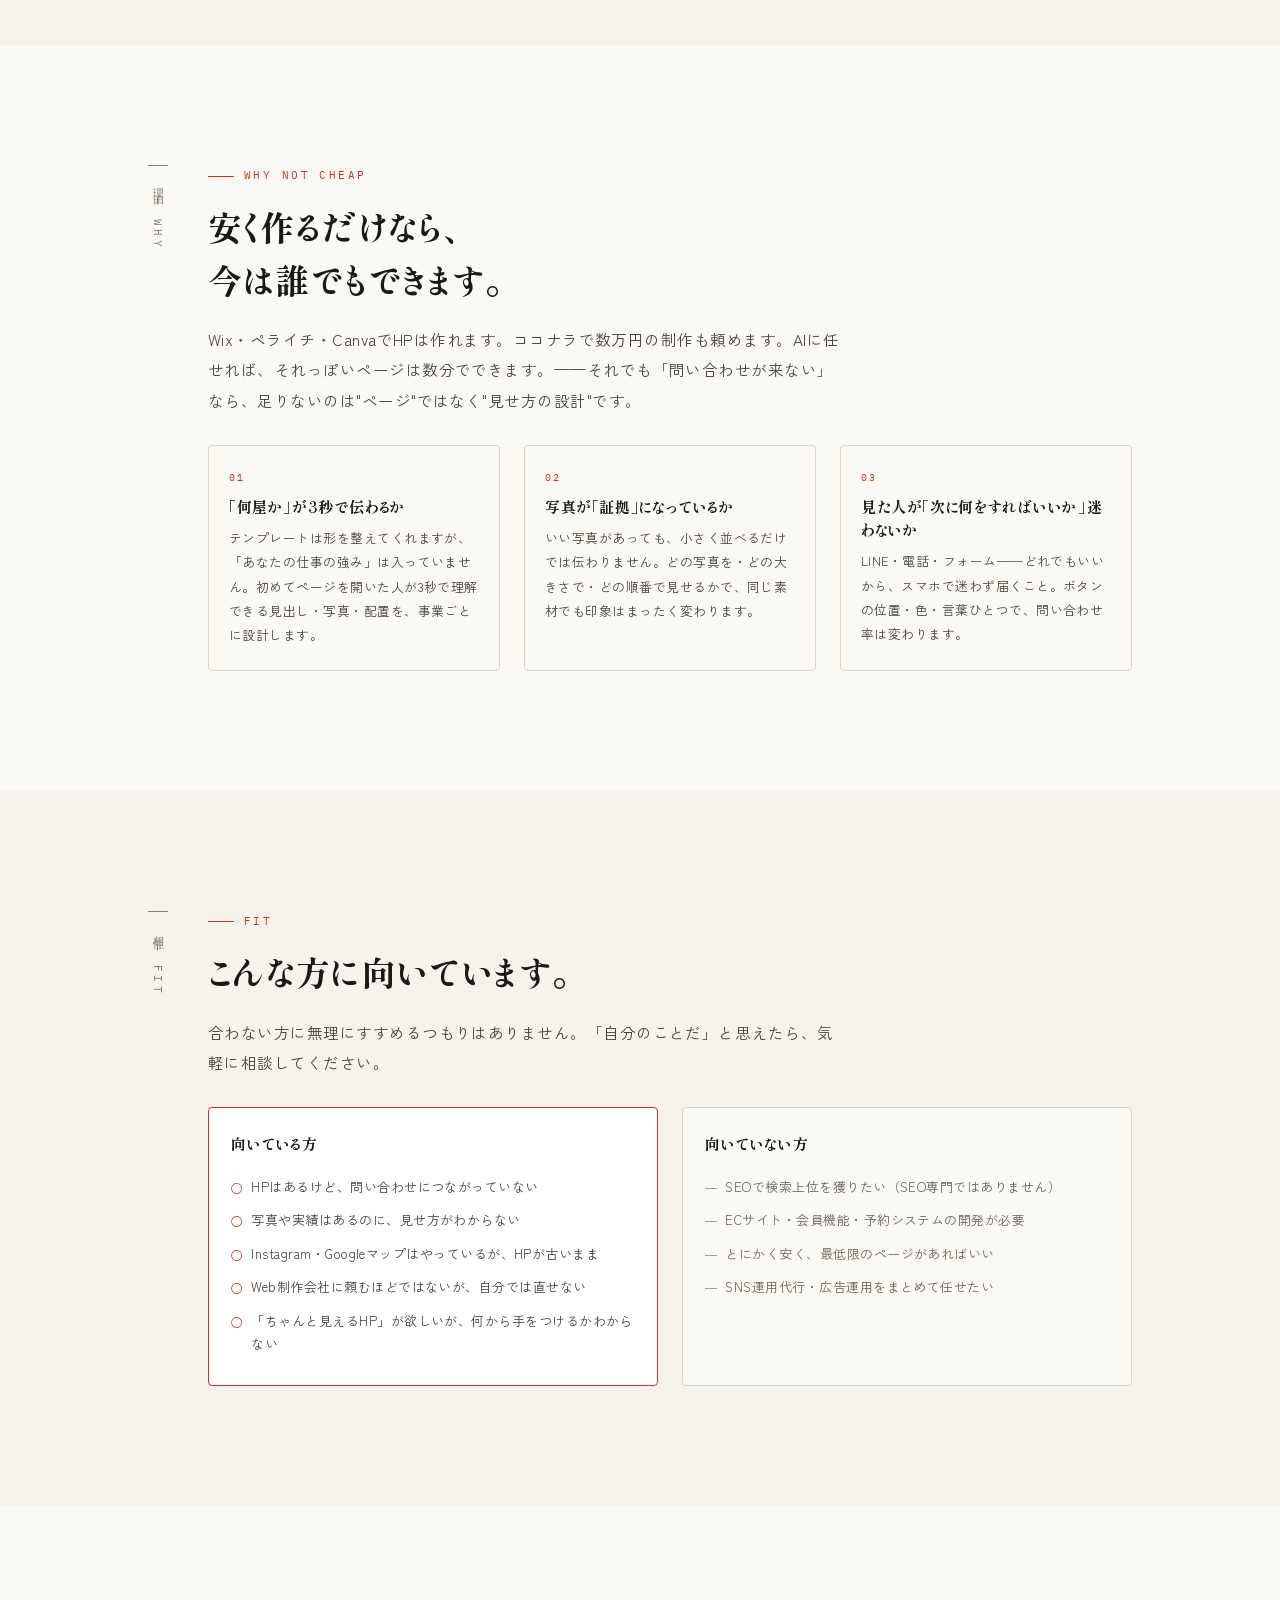
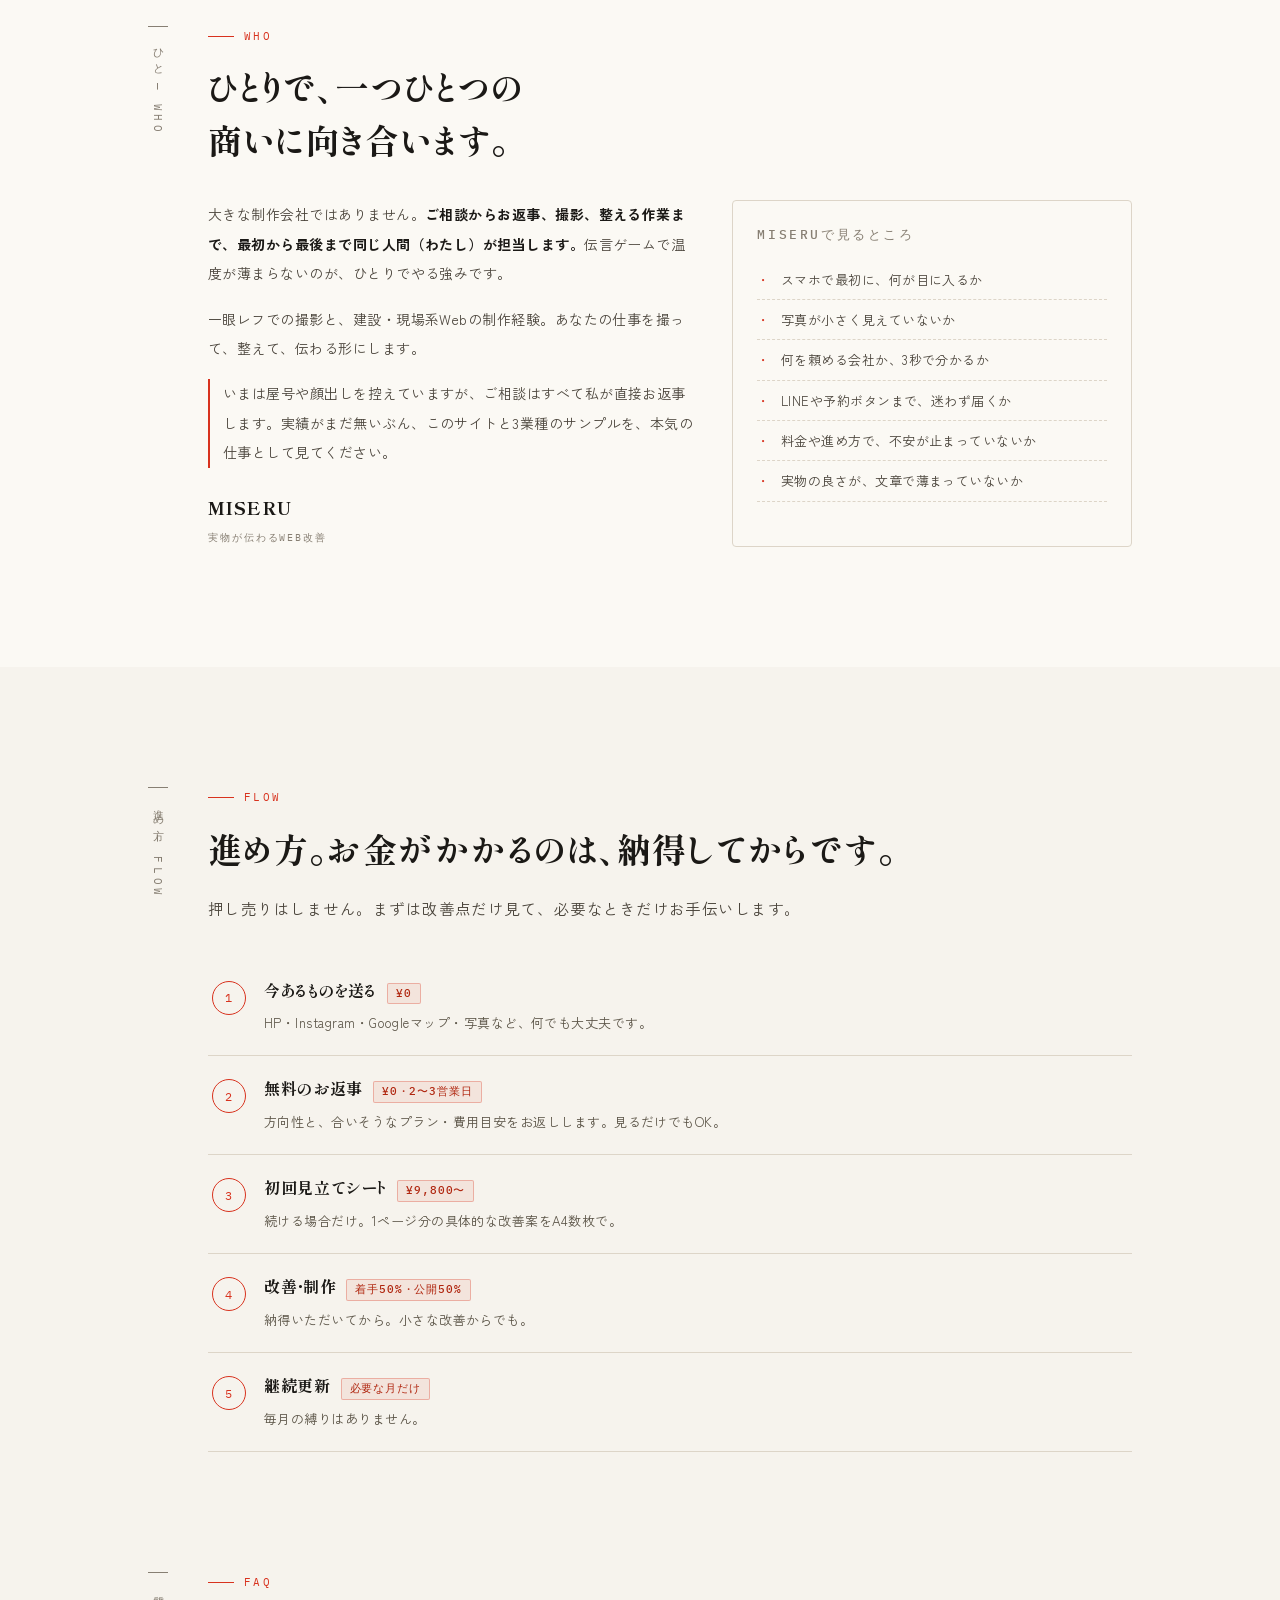
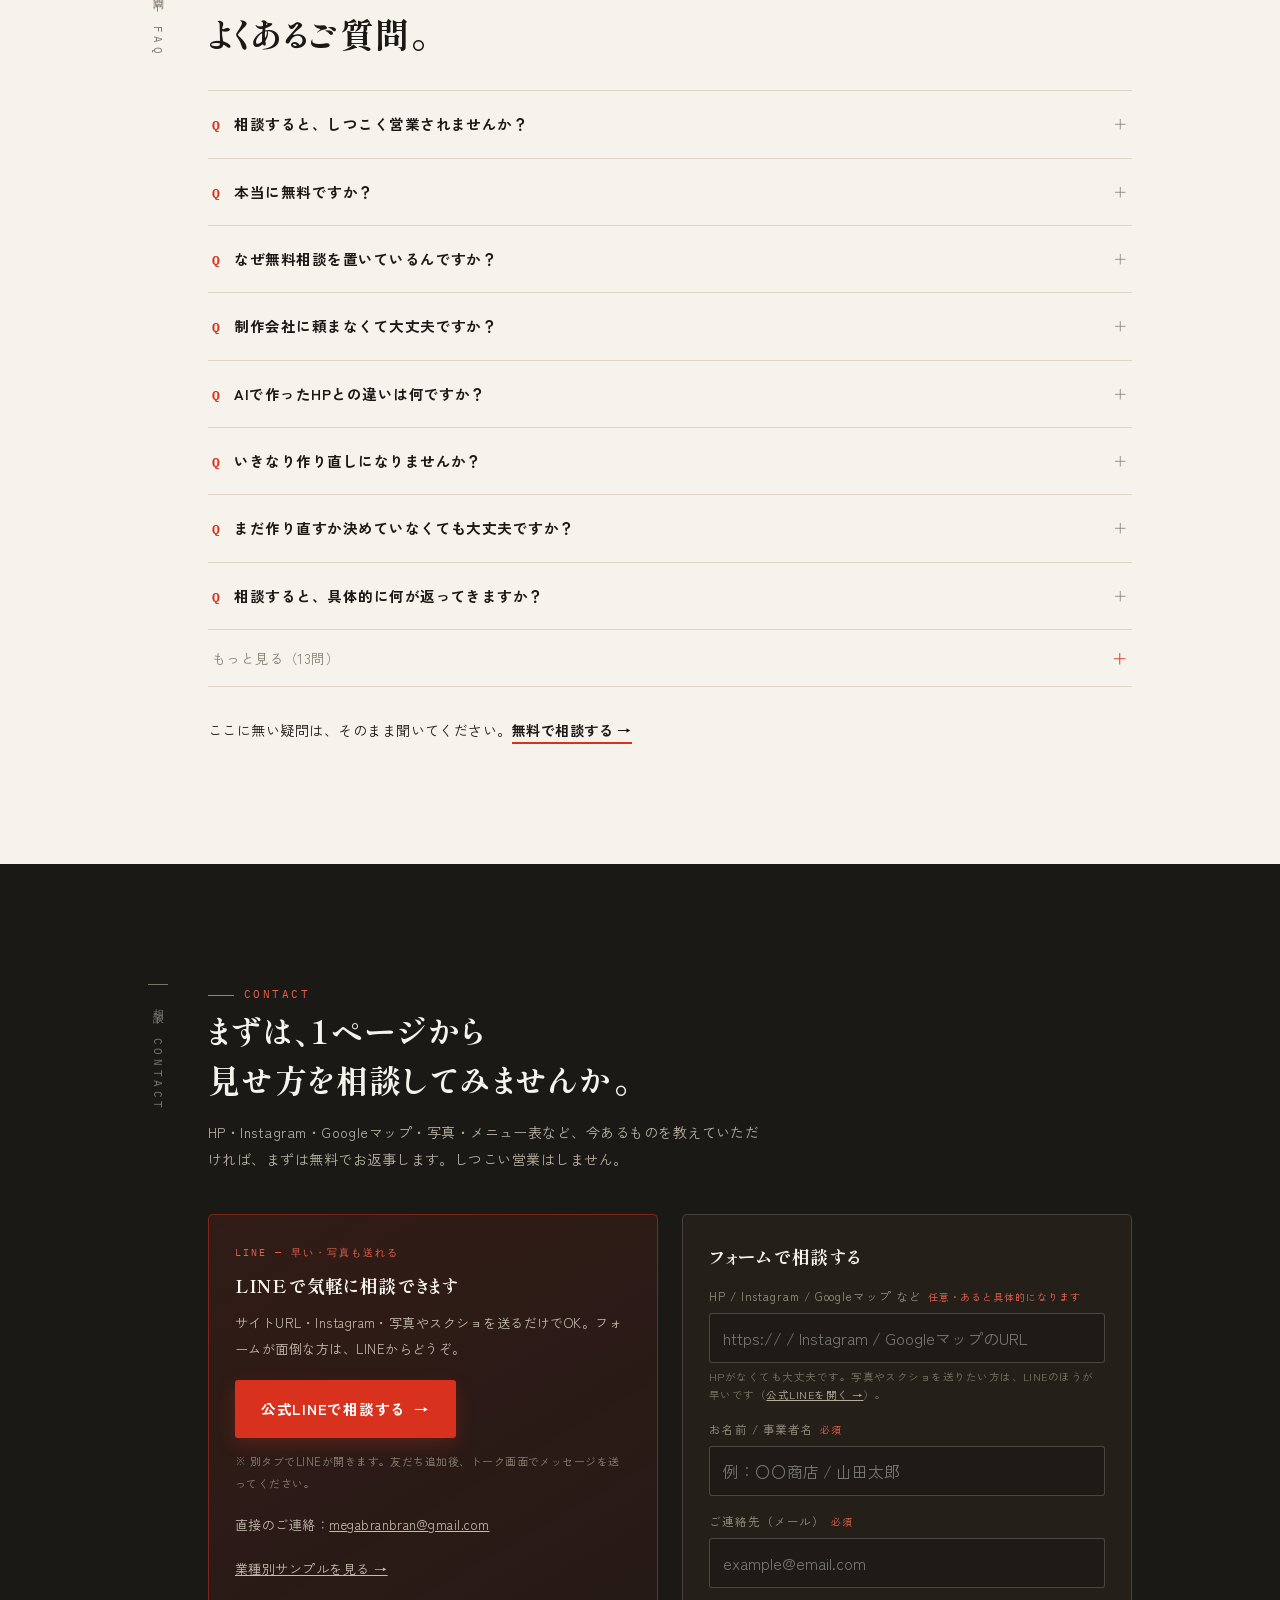
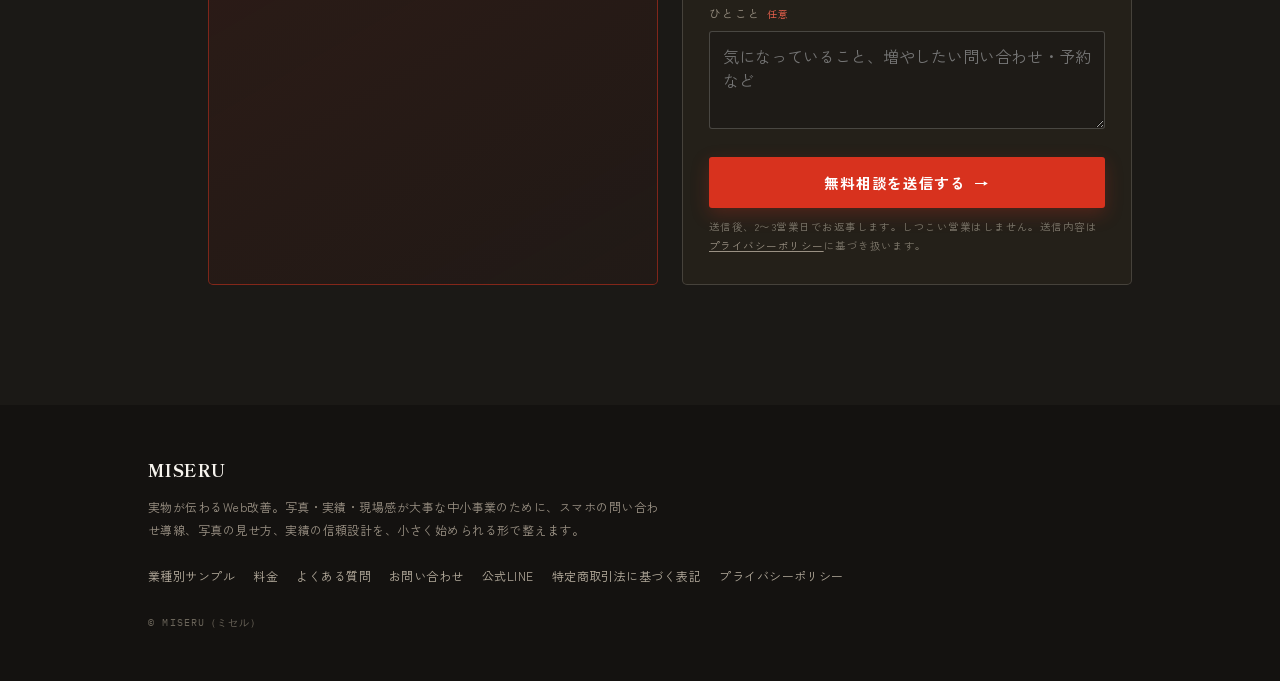
==== commit 03f2ef40: "コピー圧縮: 価格反復の間引き・FAQ写真系3問を1問に統合・シート説明を具体例へ一本化 - 「初回見立てシート（¥9,800〜）」の併記を要所のみに削減（9,800の出現 25→14回） - 料金セ" ====
--- a/index.html
+++ b/index.html
@@ -311,12 +311,6 @@
 .sheet-list .sq{flex:none;width:10px;height:10px;background:var(--shu);margin-top:11px}
 .sheet-list h3{font-size:16.5px;color:var(--paper);margin-bottom:4px}
 .sheet-list p{font-size:13px;color:#B5AC9D;line-height:1.85}
-.sheet-preview{background:var(--ink-2);border:1px dashed rgba(246,243,237,.2);border-radius:4px;padding:22px 24px;margin-top:18px}
-.sheet-preview-hd{font-size:14px;font-weight:700;color:var(--paper);margin-bottom:14px}
-.sheet-preview-list{list-style:none}
-.sheet-preview-list li{font-size:12.8px;color:#B5AC9D;padding:6px 0;border-bottom:1px dashed rgba(246,243,237,.1);display:flex;gap:8px;line-height:1.8}
-.sheet-preview-list li:last-child{border-bottom:none}
-.sheet-preview-list b{color:var(--paper);flex:none;min-width:7em}
 .a4{
   background:#FCFAF5;color:var(--ink);border-radius:2px;
   padding:30px 26px;transform:rotate(-1.2deg);
@@ -873,19 +867,8 @@
           <article class="rv"><span class="sq"></span><div><h3>必要な範囲と費用の目安</h3><p>制作・改善が必要な場合だけ、範囲と目安を。押し売りはしません。</p></div></article>
         </div>
 
-        <div class="sheet-preview rv">
-          <p class="sheet-preview-hd">今あるものを送ると、こんな形で返します。</p>
-          <ul class="sheet-preview-list">
-            <li><b>第一印象</b>スマホで見たとき、最初の3秒で何が伝わるか</li>
-            <li><b>もったいない点</b>今ある写真・文章で、活かしきれていないところ</li>
-            <li><b>優先して直す場所</b>一番効果が出る1〜2箇所の具体案</li>
-            <li><b>問い合わせ導線</b>LINE・電話・フォームまでの動線に詰まりがないか</li>
-            <li><b>次にやるべきこと</b>いま手をつけるべき順番と、その理由</li>
-          </ul>
-        </div>
-
         <div class="sheet-example rv">
-          <p class="sheet-example-hd">たとえば、こんなふうにお返しします。</p>
+          <p class="sheet-example-hd">今あるものを送ると、たとえばこんな形で返します。</p>
           <p class="sheet-example-sub">架空例：外壁リフォーム工務店のHPを見た場合</p>
           <dl class="sheet-example-dl">
             <dt>第一印象</dt>
@@ -1086,7 +1069,6 @@
 
       <div class="p-notes rv">
         ※ 写真が揃っている方は、STANDARD / PREMIUM を<b>撮影分 −¥100,000</b> でご提案します。<br>
-        ※ 具体的な改善案・文章案・写真選定・レイアウト案は、<b>初回見立てシート（¥9,800〜）から対応しています。</b>無料相談は方向性のお返事のみです。<br>
         ※ 無料相談・初回見立てシートに撮影は含まれません。撮影が必要な場合は STANDARD / PREMIUM、または追加撮影（+¥120,000〜）をご検討ください。<br>
         ※ お支払いは着手時50%・公開時50%です。<br>
         ※ 納期は撮影日程・素材状況により前後します。金額は内容により前後し、確定見積もりは初回見立てシート以降でお出しします。
@@ -1215,7 +1197,7 @@
   </div>
 </section>
 
-<!-- ============ 10 FAQ（全23問・確定文言） ============ -->
+<!-- ============ 10 FAQ（全21問・確定文言） ============ -->
 <section class="sec" id="faq" style="padding-top:0">
   <div class="wrap sec-grid">
     <div class="rail"><span>質問 — FAQ</span></div>
@@ -1225,7 +1207,7 @@
       <div class="faq rv">
         <details class="qa">
           <summary>相談すると、しつこく営業されませんか？</summary>
-          <p class="ans">しません。まずは無料相談で、方向性と合いそうなプラン目安をお返しするだけです。具体的な改善案・ラフは初回見立てシート（¥9,800〜）から。続けるかどうかは、ご覧になってから決めていただけます。不要ならそのままで大丈夫です。</p>
+          <p class="ans">しません。まずは無料相談で、方向性と合いそうなプラン目安をお返しするだけです。具体的な改善案・ラフは初回見立てシートから。続けるかどうかは、ご覧になってから決めていただけます。不要ならそのままで大丈夫です。</p>
         </details>
         <details class="qa">
           <summary>本当に無料ですか？</summary>
@@ -1233,11 +1215,11 @@
         </details>
         <details class="qa">
           <summary>なぜ無料相談を置いているんですか？</summary>
-          <p class="ans">料金やお見積もりだけ先に見せられても、判断しづらいと思うからです。無料相談で方向性と合いそうなプラン目安をお伝えし、続けるかどうかをまず決めていただきます。具体的な整理（写真選定・文章・導線・ラフ）は、初回見立てシート（¥9,800〜）で1ページにまとめてお返しします。段階的に進めていただける入り口として用意しています。</p>
+          <p class="ans">料金やお見積もりだけ先に見せられても、判断しづらいと思うからです。無料相談で方向性と合いそうなプラン目安をお伝えし、続けるかどうかをまず決めていただきます。具体的な整理（写真選定・文章・導線・ラフ）は、初回見立てシートで1ページにまとめてお返しします。段階的に進めていただける入り口として用意しています。</p>
         </details>
         <details class="qa">
           <summary>制作会社に頼まなくて大丈夫ですか？</summary>
-          <p class="ans">大きく作り直すなら、専門の制作会社がしっかりしています。MISERUは“その手前”で、今のページの見せ方だけを整える役割です。無料相談では方向性と合いそうなプラン目安まで確認できます。具体的な整理は、初回見立てシート（¥9,800〜）でご判断いただけます。</p>
+          <p class="ans">大きく作り直すなら、専門の制作会社がしっかりしています。MISERUは“その手前”で、今のページの見せ方だけを整える役割です。無料相談では方向性と合いそうなプラン目安まで確認できます。具体的な整理は、初回見立てシートでご判断いただけます。</p>
         </details>
         <details class="qa">
           <summary>AIで作ったHPとの違いは何ですか？</summary>
@@ -1253,27 +1235,23 @@
         </details>
         <details class="qa">
           <summary>相談すると、具体的に何が返ってきますか？</summary>
-          <p class="ans">無料相談では方向性と合いそうなプラン目安まで。初回見立てシート（¥9,800〜）からは、今のページで伝わりにくい箇所の指摘、写真・文章・導線の改善案、「こう見せる」簡単なラフ、必要な場合の範囲と費用の目安をお返しします（上の「初回見立てシートで整理するもの」をご覧ください）。</p>
-        </details>
-        <button class="faq-more-btn" aria-expanded="false" aria-controls="faq-rest"><span class="txt">もっと見る（15問）</span><span class="ico">＋</span></button>
+          <p class="ans">無料相談では方向性と合いそうなプラン目安まで。初回見立てシートからは、今のページで伝わりにくい箇所の指摘、写真・文章・導線の改善案、「こう見せる」簡単なラフ、必要な場合の範囲と費用の目安をお返しします（上の「初回見立てシートで整理するもの」をご覧ください）。</p>
+        </details>
+        <button class="faq-more-btn" aria-expanded="false" aria-controls="faq-rest"><span class="txt">もっと見る（13問）</span><span class="ico">＋</span></button>
         <div id="faq-rest" hidden>
         <details class="qa">
           <summary>HPが古くても大丈夫ですか？</summary>
           <p class="ans">はい。多くの場合、今のサイトを活かして写真の見せ方やスマホ導線を整えるだけで十分です。いきなりの作り直しは勧めません。</p>
         </details>
         <details class="qa">
-          <summary>写真がうまく撮れていません。</summary>
-          <p class="ans">お持ちの写真の選び方・並べ方・トリミングで印象は変わります。必要であれば一眼での撮影もご相談いただけます。</p>
+          <summary>写真が少ない・うまく撮れていなくても大丈夫ですか？</summary>
+          <p class="ans">大丈夫です。お持ちの写真の選び方・並べ方・トリミングで印象は大きく変わります。初回見立てシートでは、今ある素材で使えるものを整理し、足りない場合は「どんな写真を撮ると伝わりやすいか」までご提案します。撮影が必要な場合は、撮影込みのプラン（STANDARD ¥298,000〜）や追加撮影もご相談いただけます。</p>
         </details>
         <details class="qa">
           <summary>HPに使う写真も撮ってもらえますか？</summary>
           <p class="ans">はい、必要な場合はHPに掲載するための写真撮影も対応できます。ただし、無料相談・初回見立てシート・BASIC（見せ方リペア）に撮影は含まれません。写真が足りない場合は、STANDARD（撮影込み・おまかせHP ¥298,000〜）、PREMIUM（撮影込み・しっかりHP ¥498,000〜）、または追加撮影（+¥120,000〜）をご提案します。まずは今ある写真で足りるかを確認します。</p>
         </details>
         <details class="qa">
-          <summary>写真がほとんどなくても相談できますか？</summary>
-          <p class="ans">はい。写真が少ない場合でも相談できます。初回見立てシート（¥9,800〜）では、今ある素材で使えるものを整理し、足りない場合は「どんな写真を撮ると伝わりやすいか」までご提案します。</p>
-        </details>
-        <details class="qa">
           <summary>スマホだけ改善することもできますか？</summary>
           <p class="ans">できます。スマホでの見やすさ・問い合わせ導線だけを整えるご依頼にも対応しています。</p>
         </details>
@@ -1301,10 +1279,6 @@
         <details class="qa">
           <summary>原稿やテキストがなくても大丈夫ですか？</summary>
           <p class="ans">大丈夫です。見出し・紹介文・料金説明など、ヒアリングをもとにこちらで整えます。「うまく書けない」という方がほとんどなので、お気軽にご相談ください。</p>
-        </details>
-        <details class="qa">
-          <summary>写真が少なくても、見栄えのするHPになりますか？</summary>
-          <p class="ans">なります。手持ちの写真でも、トリミング・配置・見せ方の工夫で印象は大きく変わります。足りない場合は撮影込みのプラン（STANDARD ¥298,000〜）もご提案できます。</p>
         </details>
         <details class="qa">
           <summary>修正は何回までできますか？</summary>
@@ -1332,18 +1306,17 @@
   "@context": "https://schema.org",
   "@type": "FAQPage",
   "mainEntity": [
-    {"@type":"Question","name":"相談すると、しつこく営業されませんか？","acceptedAnswer":{"@type":"Answer","text":"しません。まずは無料相談で、方向性と合いそうなプラン目安をお返しするだけです。具体的な改善案・ラフは初回見立てシート（¥9,800〜）から。続けるかどうかは、ご覧になってから決めていただけます。不要ならそのままで大丈夫です。"}},
+    {"@type":"Question","name":"相談すると、しつこく営業されませんか？","acceptedAnswer":{"@type":"Answer","text":"しません。まずは無料相談で、方向性と合いそうなプラン目安をお返しするだけです。具体的な改善案・ラフは初回見立てシートから。続けるかどうかは、ご覧になってから決めていただけます。不要ならそのままで大丈夫です。"}},
     {"@type":"Question","name":"本当に無料ですか？","acceptedAnswer":{"@type":"Answer","text":"無料相談（方向性と合いそうなプラン目安まで）は無料です。具体的な改善案・写真選定・文章案・レイアウト案は、初回見立てシート（¥9,800〜）から対応しています。費用が発生する作業は、必ず範囲と金額をお見せして、ご承諾いただいてからです。"}},
-    {"@type":"Question","name":"なぜ無料相談を置いているんですか？","acceptedAnswer":{"@type":"Answer","text":"料金やお見積もりだけ先に見せられても、判断しづらいと思うからです。無料相談で方向性と合いそうなプラン目安をお伝えし、続けるかどうかをまず決めていただきます。具体的な整理（写真選定・文章・導線・ラフ）は、初回見立てシート（¥9,800〜）で1ページにまとめてお返しします。段階的に進めていただける入り口として用意しています。"}},
-    {"@type":"Question","name":"制作会社に頼まなくて大丈夫ですか？","acceptedAnswer":{"@type":"Answer","text":"大きく作り直すなら、専門の制作会社がしっかりしています。MISERUは“その手前”で、今のページの見せ方だけを整える役割です。無料相談では方向性と合いそうなプラン目安まで確認できます。具体的な整理は、初回見立てシート（¥9,800〜）でご判断いただけます。"}},
+    {"@type":"Question","name":"なぜ無料相談を置いているんですか？","acceptedAnswer":{"@type":"Answer","text":"料金やお見積もりだけ先に見せられても、判断しづらいと思うからです。無料相談で方向性と合いそうなプラン目安をお伝えし、続けるかどうかをまず決めていただきます。具体的な整理（写真選定・文章・導線・ラフ）は、初回見立てシートで1ページにまとめてお返しします。段階的に進めていただける入り口として用意しています。"}},
+    {"@type":"Question","name":"制作会社に頼まなくて大丈夫ですか？","acceptedAnswer":{"@type":"Answer","text":"大きく作り直すなら、専門の制作会社がしっかりしています。MISERUは“その手前”で、今のページの見せ方だけを整える役割です。無料相談では方向性と合いそうなプラン目安まで確認できます。具体的な整理は、初回見立てシートでご判断いただけます。"}},
     {"@type":"Question","name":"AIで作ったHPとの違いは何ですか？","acceptedAnswer":{"@type":"Answer","text":"AIツールは、安く早く“ページの形”を作るのが得意です。MISERUは、すでにある実物（写真・実績・現場）を、どう見せれば伝わるかを人が考えて整えます。作る前の「今の見え方を確かめたい」「実物の良さが伝わっていない」段階に向いています。"}},
     {"@type":"Question","name":"いきなり作り直しになりませんか？","acceptedAnswer":{"@type":"Answer","text":"なりません。今のサイトを活かして、写真・文章・スマホ導線を整えるところから始めます。作り直しが必要な場合も、範囲と費用の目安を先にお見せしてから判断いただけます。"}},
     {"@type":"Question","name":"まだ作り直すか決めていなくても大丈夫ですか？","acceptedAnswer":{"@type":"Answer","text":"大丈夫です。むしろ決める前の方が向いています。初回見立てシート（¥9,800〜）で「整えるだけで十分か」「作り直した方がよいか」の判断材料を整理します。急いで決めていただく必要はありません。"}},
-    {"@type":"Question","name":"相談すると、具体的に何が返ってきますか？","acceptedAnswer":{"@type":"Answer","text":"無料相談では方向性と合いそうなプラン目安まで。初回見立てシート（¥9,800〜）からは、今のページで伝わりにくい箇所の指摘、写真・文章・導線の改善案、「こう見せる」簡単なラフ、必要な場合の範囲と費用の目安をお返しします（上の「初回見立てシートで整理するもの」をご覧ください）。"}},
+    {"@type":"Question","name":"相談すると、具体的に何が返ってきますか？","acceptedAnswer":{"@type":"Answer","text":"無料相談では方向性と合いそうなプラン目安まで。初回見立てシートからは、今のページで伝わりにくい箇所の指摘、写真・文章・導線の改善案、「こう見せる」簡単なラフ、必要な場合の範囲と費用の目安をお返しします（上の「初回見立てシートで整理するもの」をご覧ください）。"}},
     {"@type":"Question","name":"HPが古くても大丈夫ですか？","acceptedAnswer":{"@type":"Answer","text":"はい。多くの場合、今のサイトを活かして写真の見せ方やスマホ導線を整えるだけで十分です。いきなりの作り直しは勧めません。"}},
-    {"@type":"Question","name":"写真がうまく撮れていません。","acceptedAnswer":{"@type":"Answer","text":"お持ちの写真の選び方・並べ方・トリミングで印象は変わります。必要であれば一眼での撮影もご相談いただけます。"}},
+    {"@type":"Question","name":"写真が少ない・うまく撮れていなくても大丈夫ですか？","acceptedAnswer":{"@type":"Answer","text":"大丈夫です。お持ちの写真の選び方・並べ方・トリミングで印象は大きく変わります。初回見立てシートでは、今ある素材で使えるものを整理し、足りない場合は「どんな写真を撮ると伝わりやすいか」までご提案します。撮影が必要な場合は、撮影込みのプラン（STANDARD ¥298,000〜）や追加撮影もご相談いただけます。"}},
     {"@type":"Question","name":"HPに使う写真も撮ってもらえますか？","acceptedAnswer":{"@type":"Answer","text":"はい、必要な場合はHPに掲載するための写真撮影も対応できます。ただし、無料相談・初回見立てシート・BASIC（見せ方リペア）に撮影は含まれません。写真が足りない場合は、STANDARD（撮影込み・おまかせHP ¥298,000〜）、PREMIUM（撮影込み・しっかりHP ¥498,000〜）、または追加撮影（+¥120,000〜）をご提案します。まずは今ある写真で足りるかを確認します。"}},
-    {"@type":"Question","name":"写真がほとんどなくても相談できますか？","acceptedAnswer":{"@type":"Answer","text":"はい。写真が少ない場合でも相談できます。初回見立てシート（¥9,800〜）では、今ある素材で使えるものを整理し、足りない場合は「どんな写真を撮ると伝わりやすいか」までご提案します。"}},
     {"@type":"Question","name":"スマホだけ改善することもできますか？","acceptedAnswer":{"@type":"Answer","text":"できます。スマホでの見やすさ・問い合わせ導線だけを整えるご依頼にも対応しています。"}},
     {"@type":"Question","name":"LINEやフォームの導線も作れますか？","acceptedAnswer":{"@type":"Answer","text":"はい。LINE相談・予約・問い合わせフォームへの導線づくりも対応しています。"}},
     {"@type":"Question","name":"遠方でも依頼できますか？","acceptedAnswer":{"@type":"Answer","text":"HPの改善や制作はオンラインで全国対応できます。撮影が必要な場合のみエリアをご相談ください。"}},
@@ -1351,7 +1324,6 @@
     {"@type":"Question","name":"LINEでも相談できますか？","acceptedAnswer":{"@type":"Answer","text":"はい、公式LINEで相談できます。こちらから友だち追加して、トーク画面でメッセージを送ってください。今のHPや1ページ分のスクショを送っていただければ、無料相談として方向性と合いそうなプラン目安をお返しします。具体的な改善案・写真選定・文章案・レイアウト案は、初回見立てシート（¥9,800〜）から対応しています。フォームやメールでのご相談も大丈夫です。"}},
     {"@type":"Question","name":"補助金は使えますか？","acceptedAnswer":{"@type":"Answer","text":"小規模事業者持続化補助金では、HP制作費を「ウェブサイト関連費」として補助対象にできます。ただし、補助金交付申請額の1/4（最大50万円）まで・ウェブサイト関連費単独では申請できない、という条件があります。申請されるのはお客様ご自身で、地域の商工会議所・商工会で相談できます。MISERUは見積書など、申請に必要な書類の発行に対応します。"}},
     {"@type":"Question","name":"原稿やテキストがなくても大丈夫ですか？","acceptedAnswer":{"@type":"Answer","text":"大丈夫です。見出し・紹介文・料金説明など、ヒアリングをもとにこちらで整えます。「うまく書けない」という方がほとんどなので、お気軽にご相談ください。"}},
-    {"@type":"Question","name":"写真が少なくても、見栄えのするHPになりますか？","acceptedAnswer":{"@type":"Answer","text":"なります。手持ちの写真でも、トリミング・配置・見せ方の工夫で印象は大きく変わります。足りない場合は撮影込みのプラン（STANDARD ¥298,000〜）もご提案できます。"}},
     {"@type":"Question","name":"修正は何回までできますか？","acceptedAnswer":{"@type":"Answer","text":"初回見立てシートは1回の修正確認を含んでいます。制作プラン（BASIC〜PREMIUM）では、各工程ごとに確認と修正のやりとりを行い、納得いただいてから次へ進めます。「修正3回まで」のような機械的な制限は設けていません。"}},
     {"@type":"Question","name":"あとから追加費用が発生しませんか？","acceptedAnswer":{"@type":"Answer","text":"最初にお見せする範囲と金額から、勝手に増えることはありません。途中で「ページを追加したい」「撮影も頼みたい」など範囲が変わる場合は、必ず追加分の金額をお見せして、承諾いただいてからです。"}},
     {"@type":"Question","name":"公開（納品）までどのくらいかかりますか？","acceptedAnswer":{"@type":"Answer","text":"初回見立てシートは約1週間。制作プランはBASIC 2〜3週間、STANDARD 4〜6週間、PREMIUM 1.5〜2ヶ月が目安です。素材のご準備状況や修正回数で前後しますが、目安は最初にお伝えします。"}}
@@ -1553,7 +1525,7 @@
       } else {
         faqRest.setAttribute('hidden','');
         faqBtn.setAttribute('aria-expanded','false');
-        faqBtn.querySelector('.txt').textContent = 'もっと見る（15問）';
+        faqBtn.querySelector('.txt').textContent = 'もっと見る（13問）';
         faqBtn.querySelector('.ico').textContent = '＋';
       }
     });
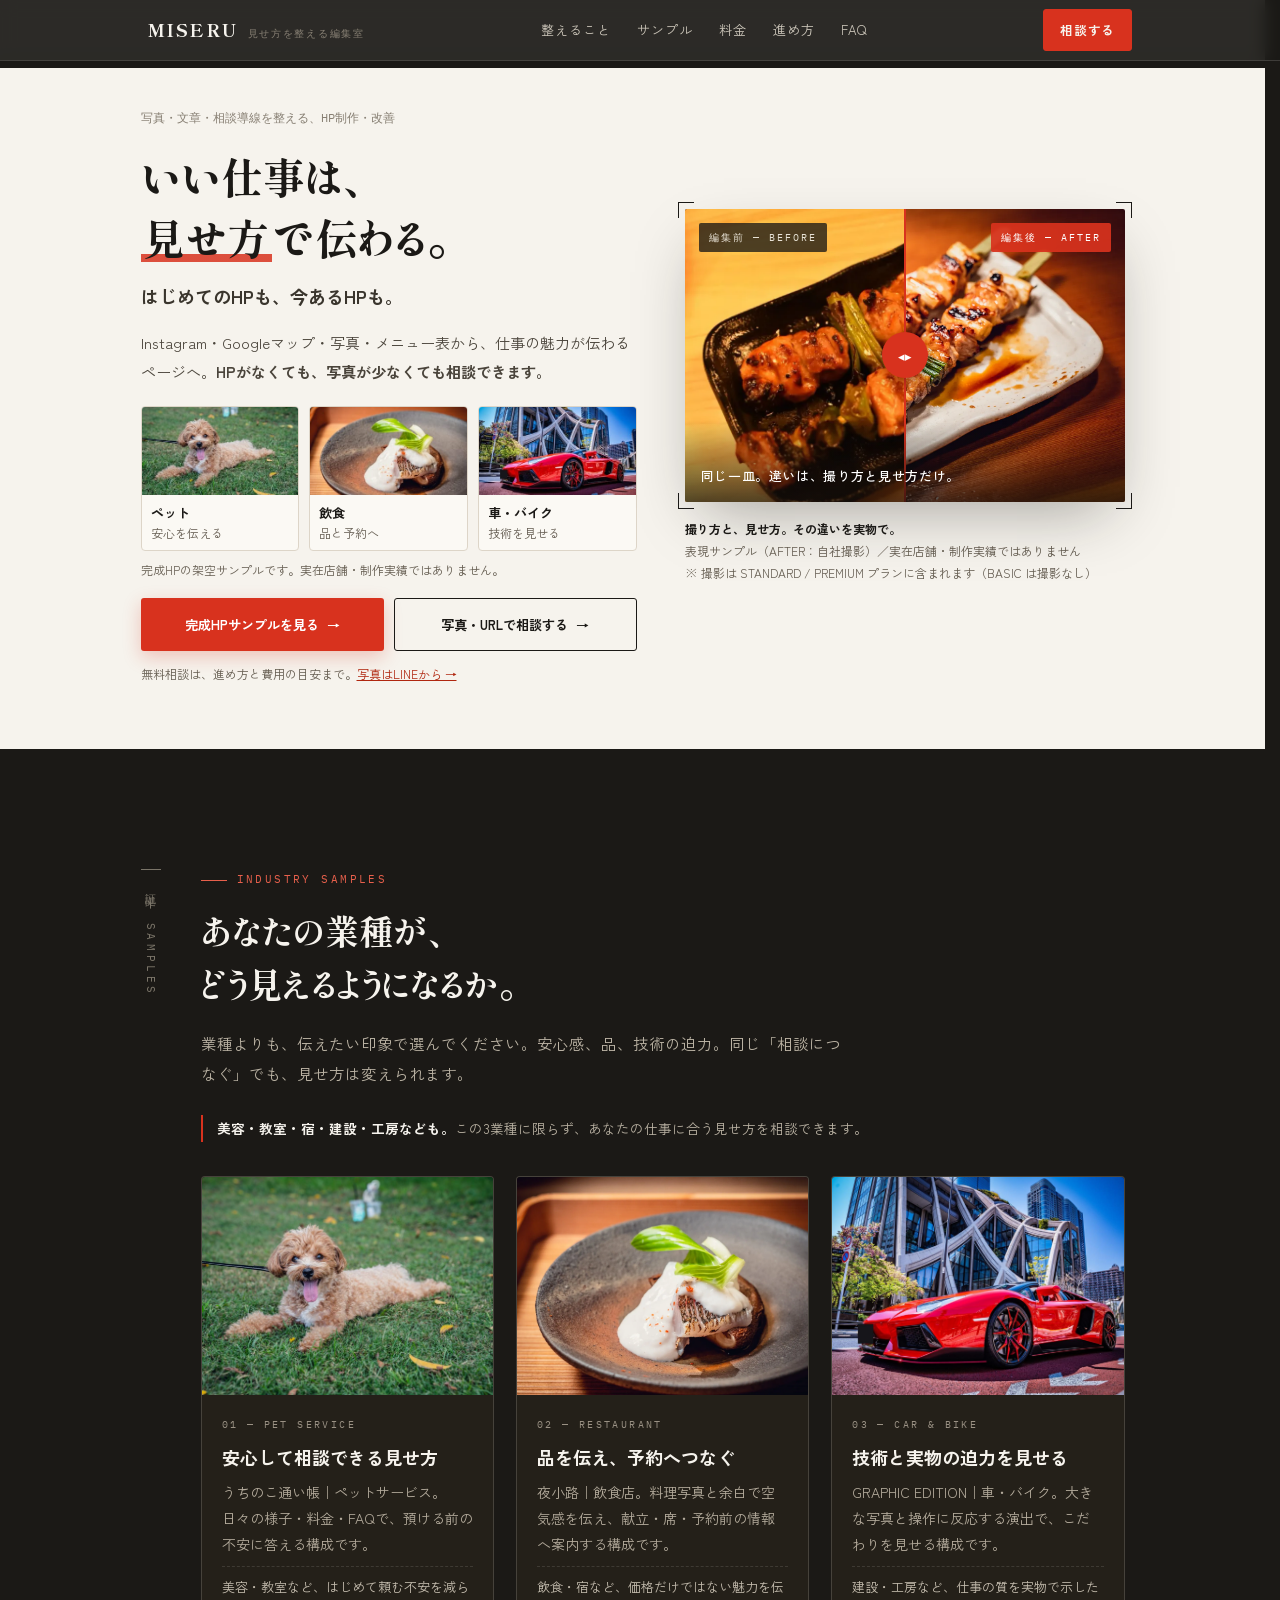
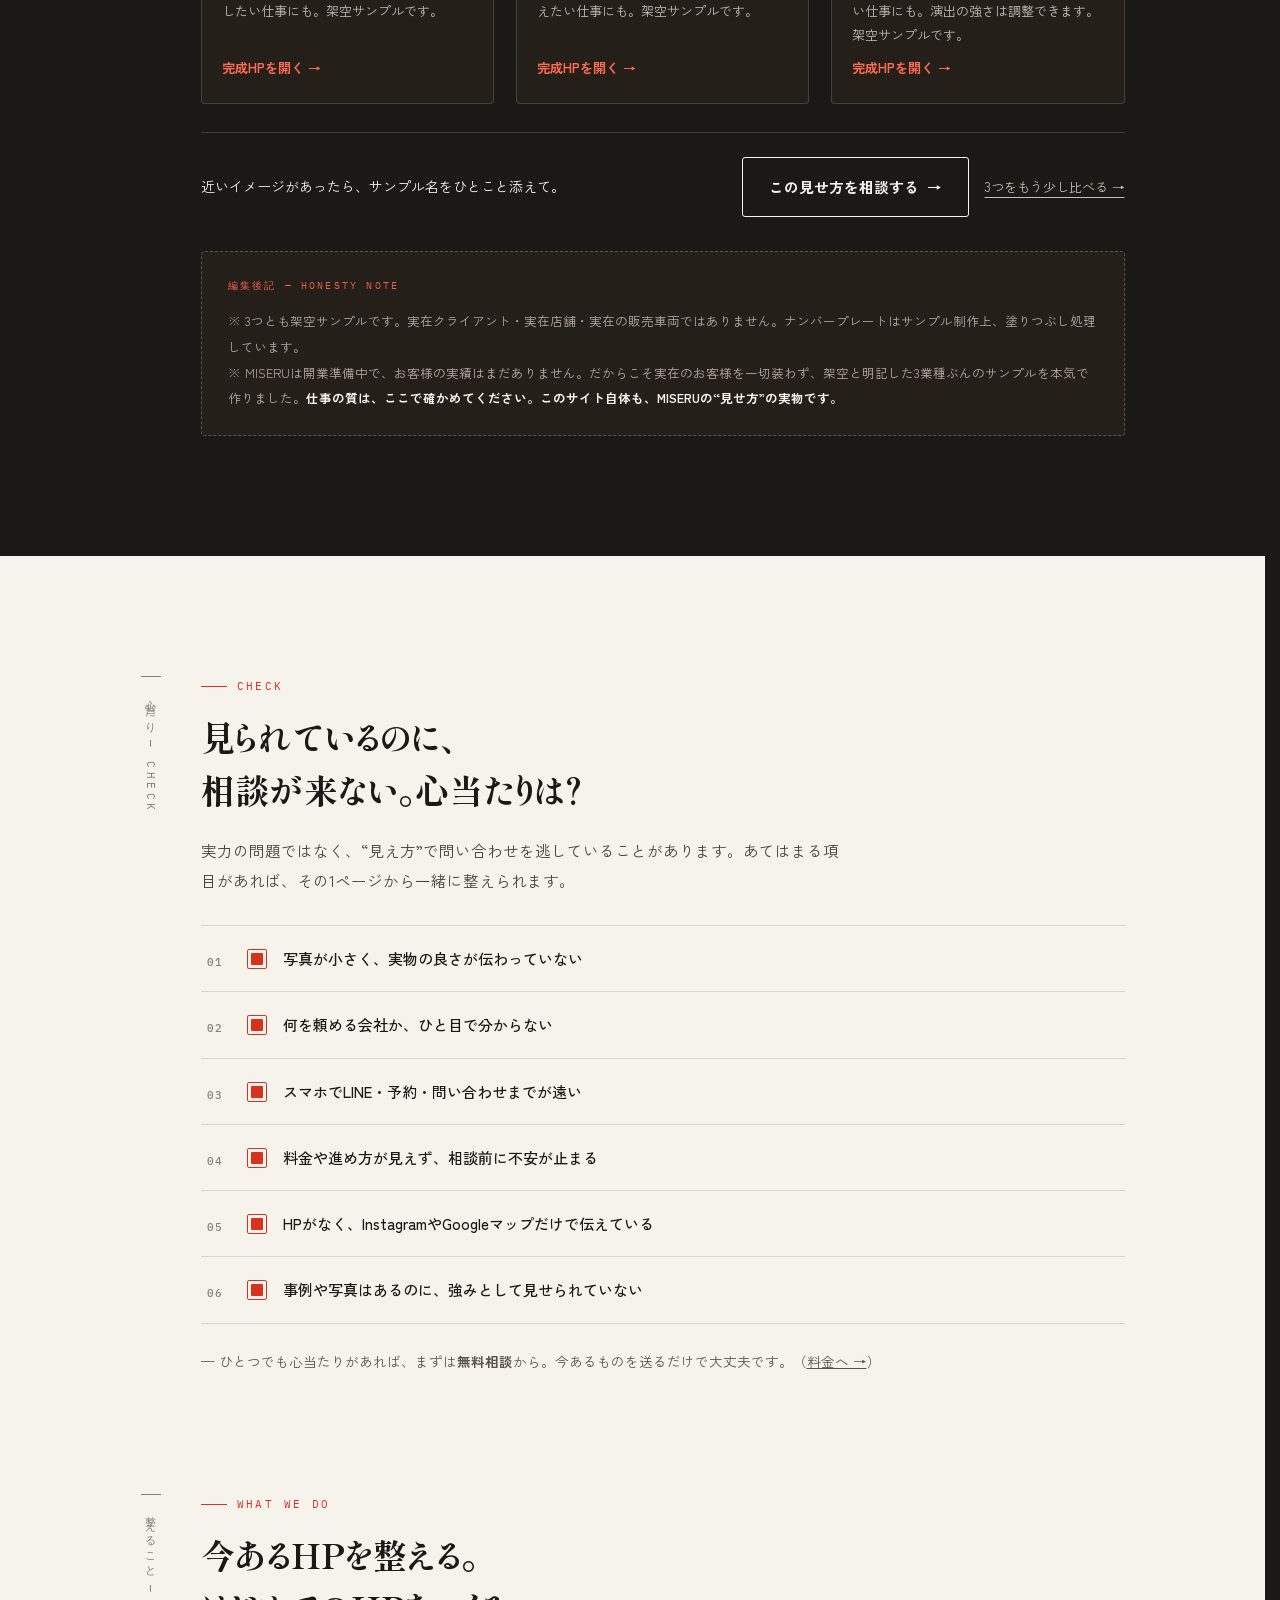
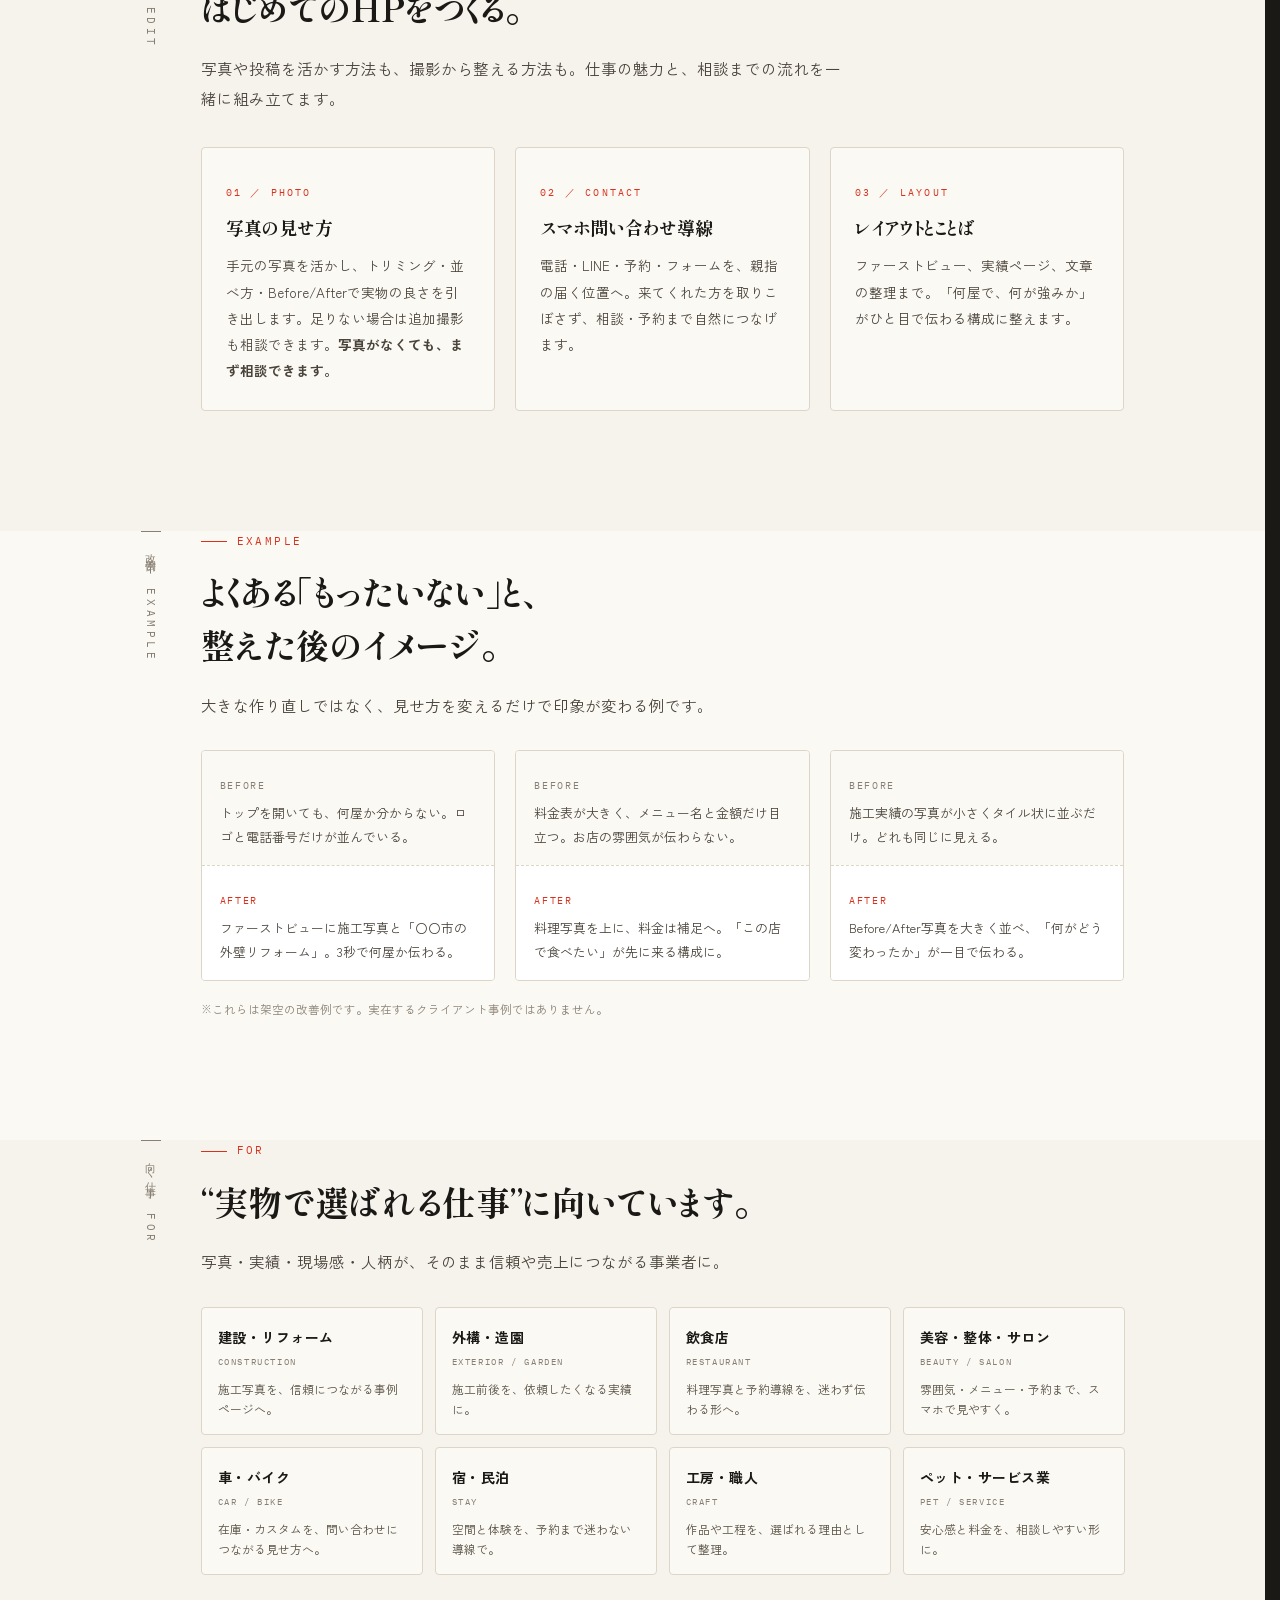
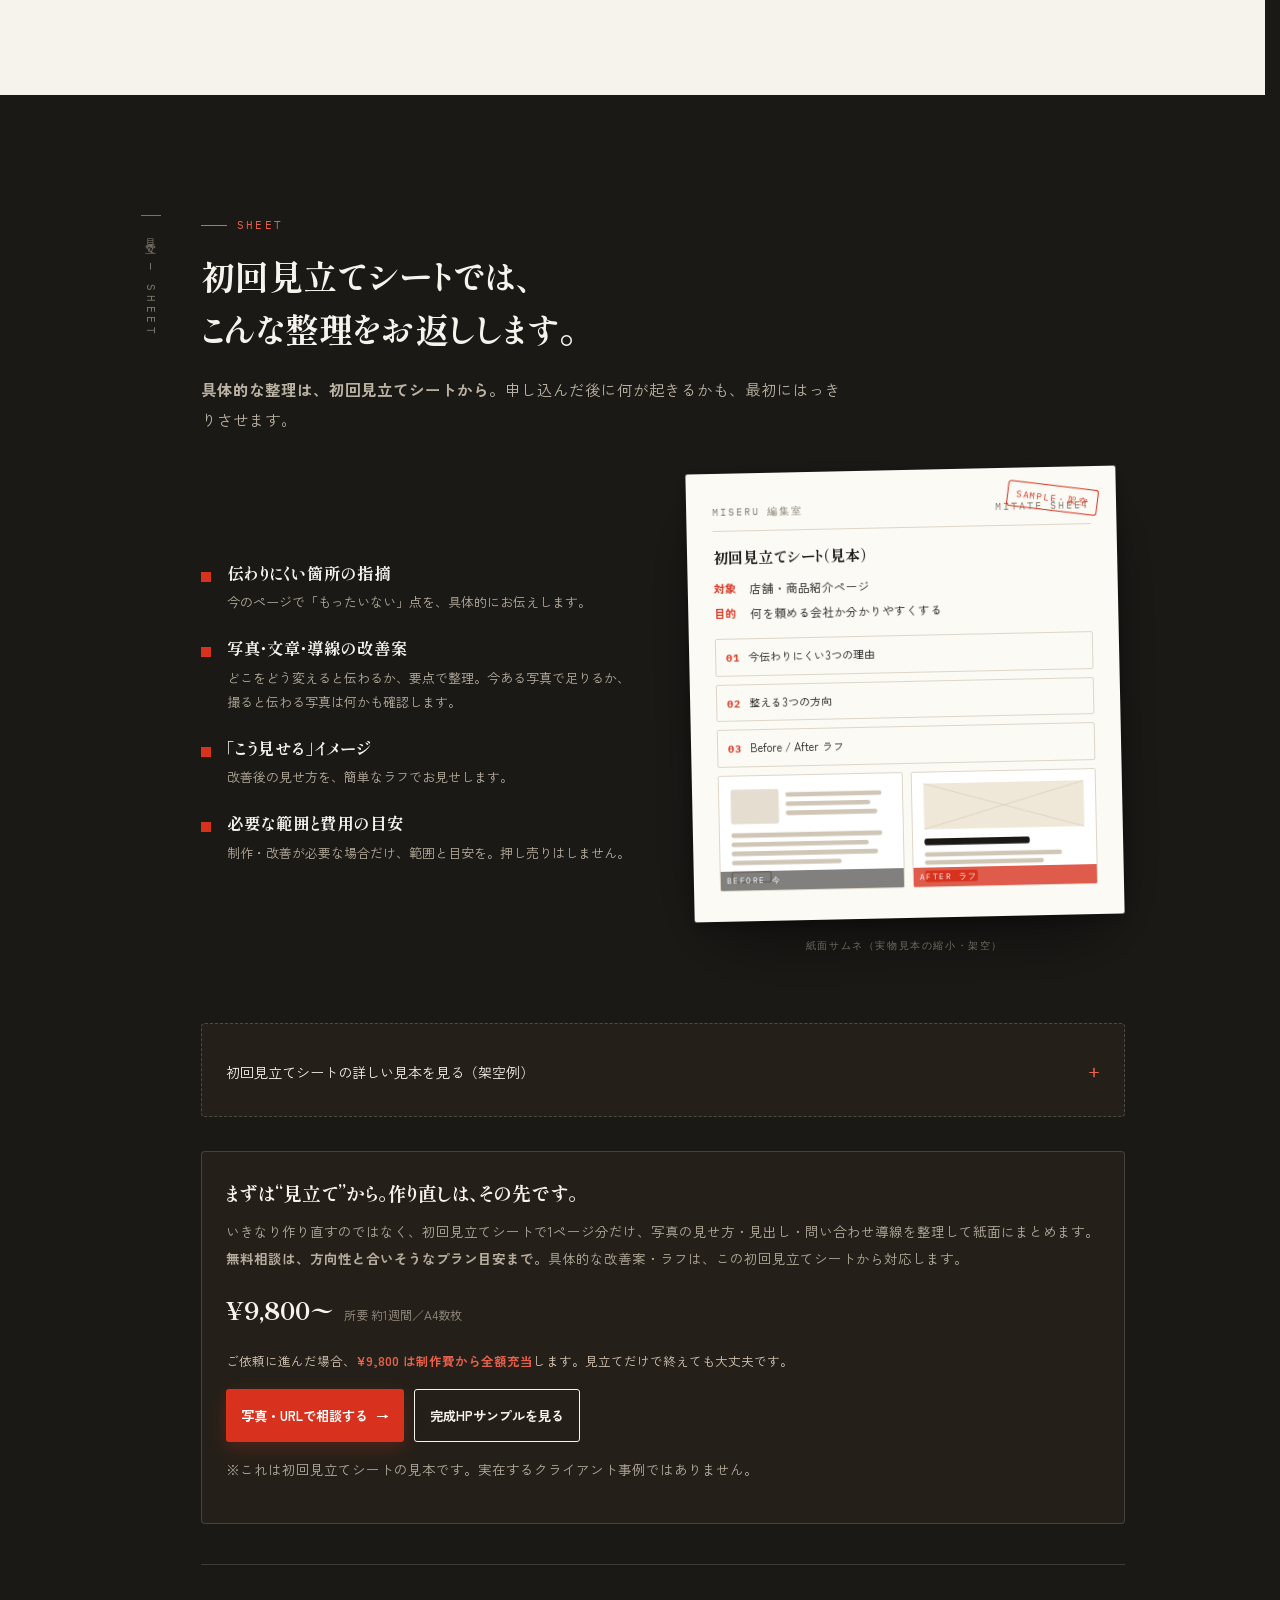
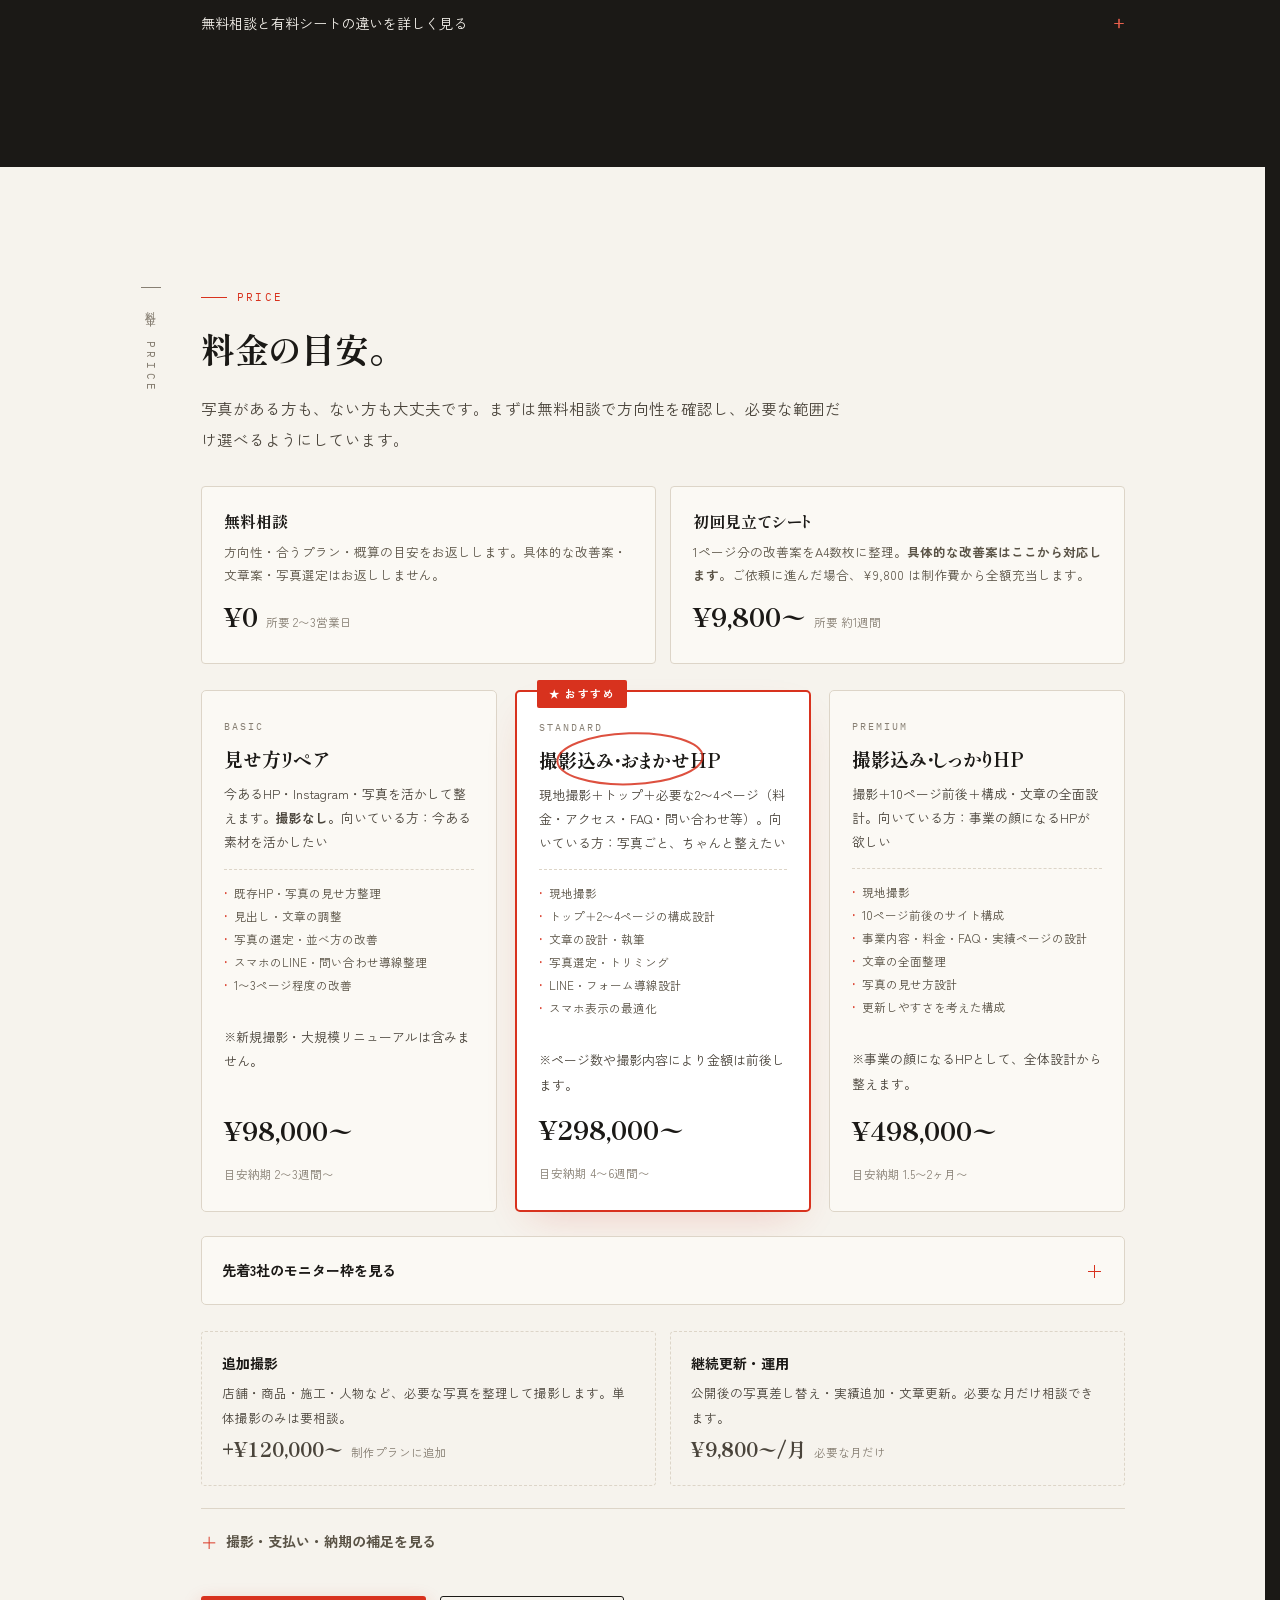
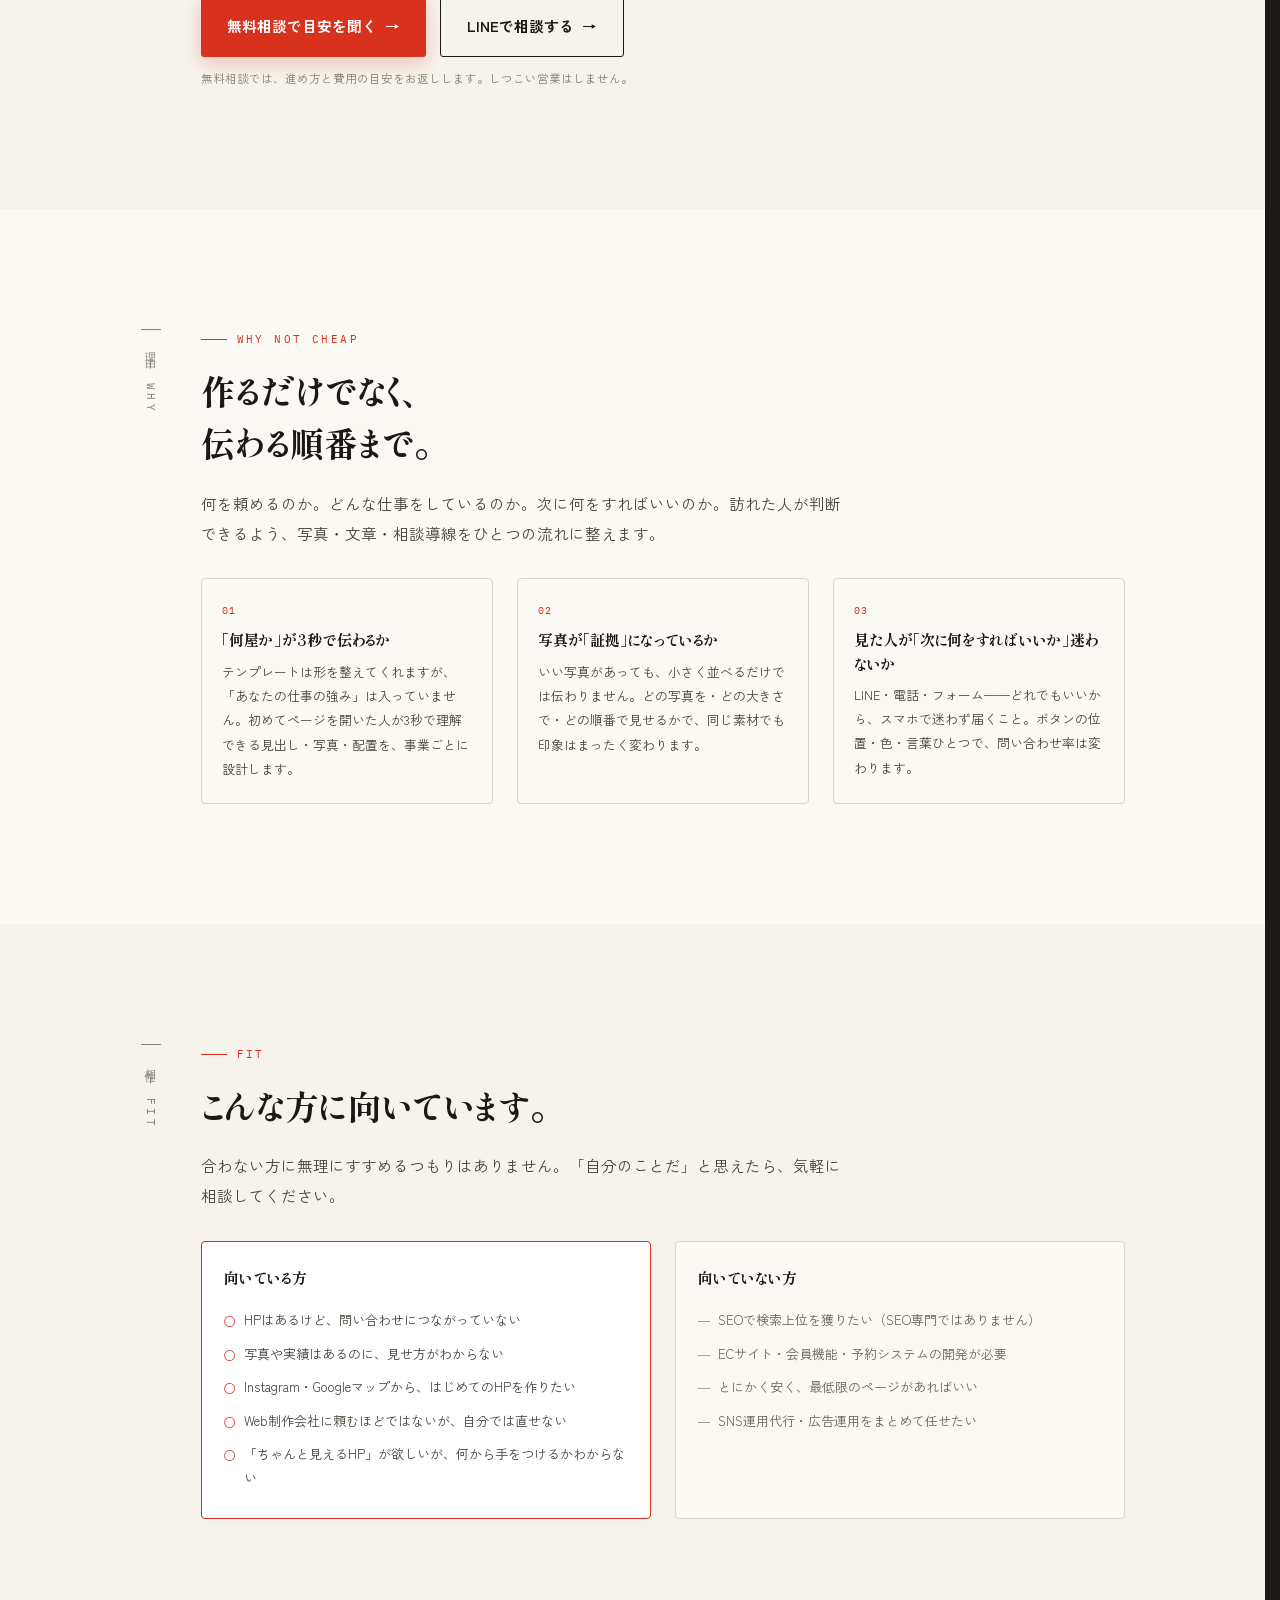
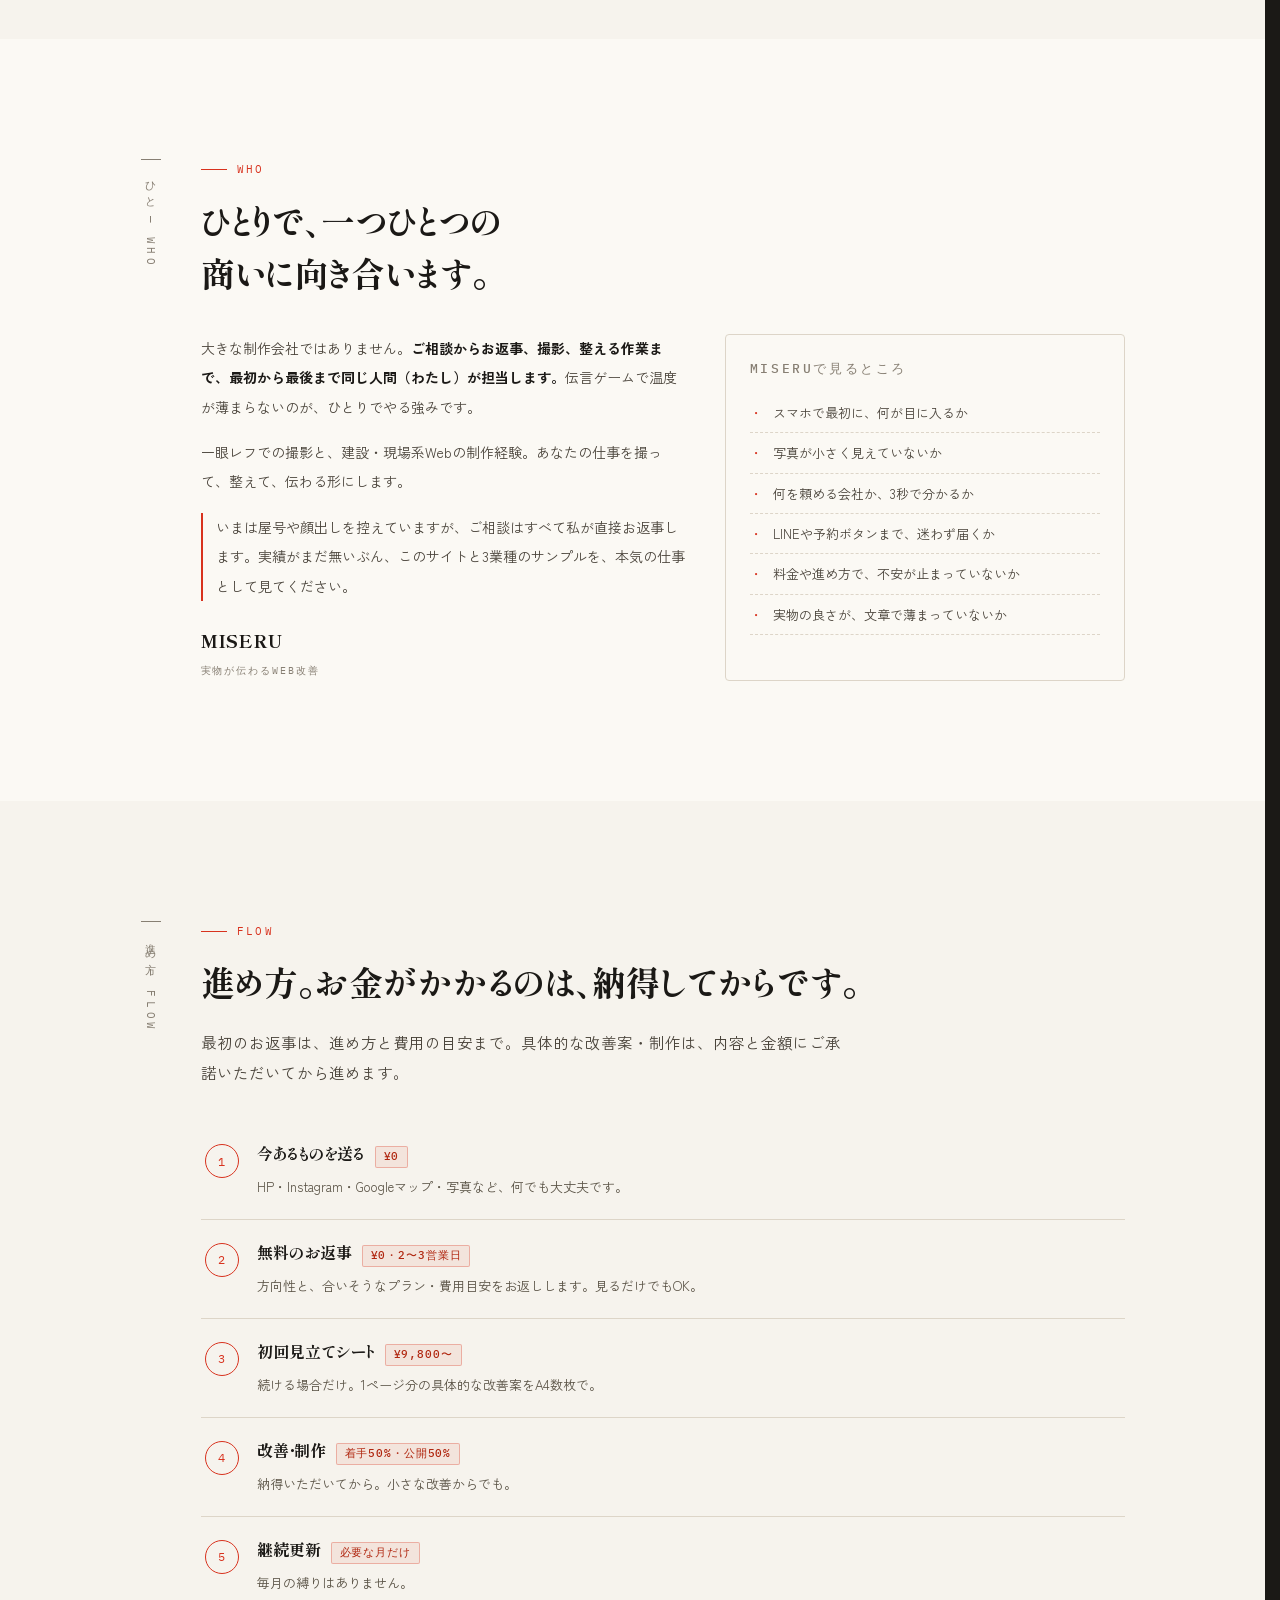
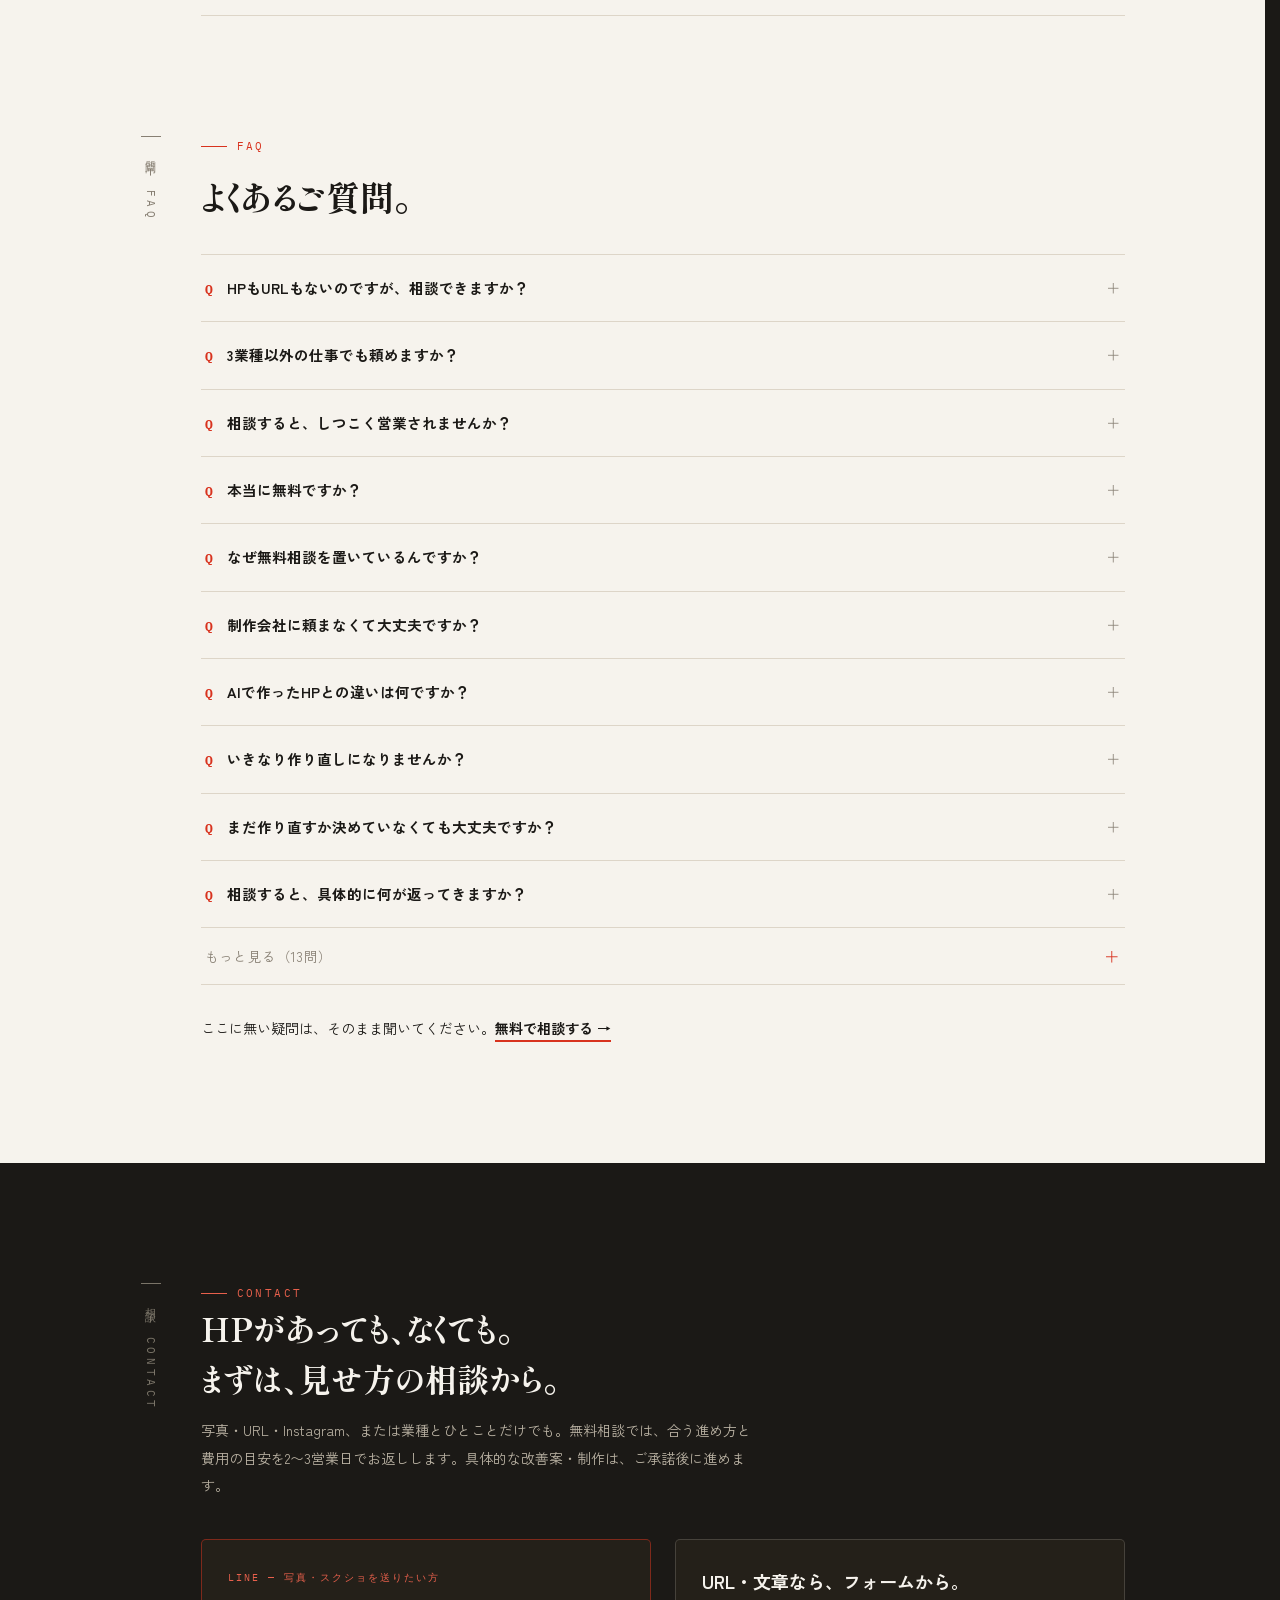
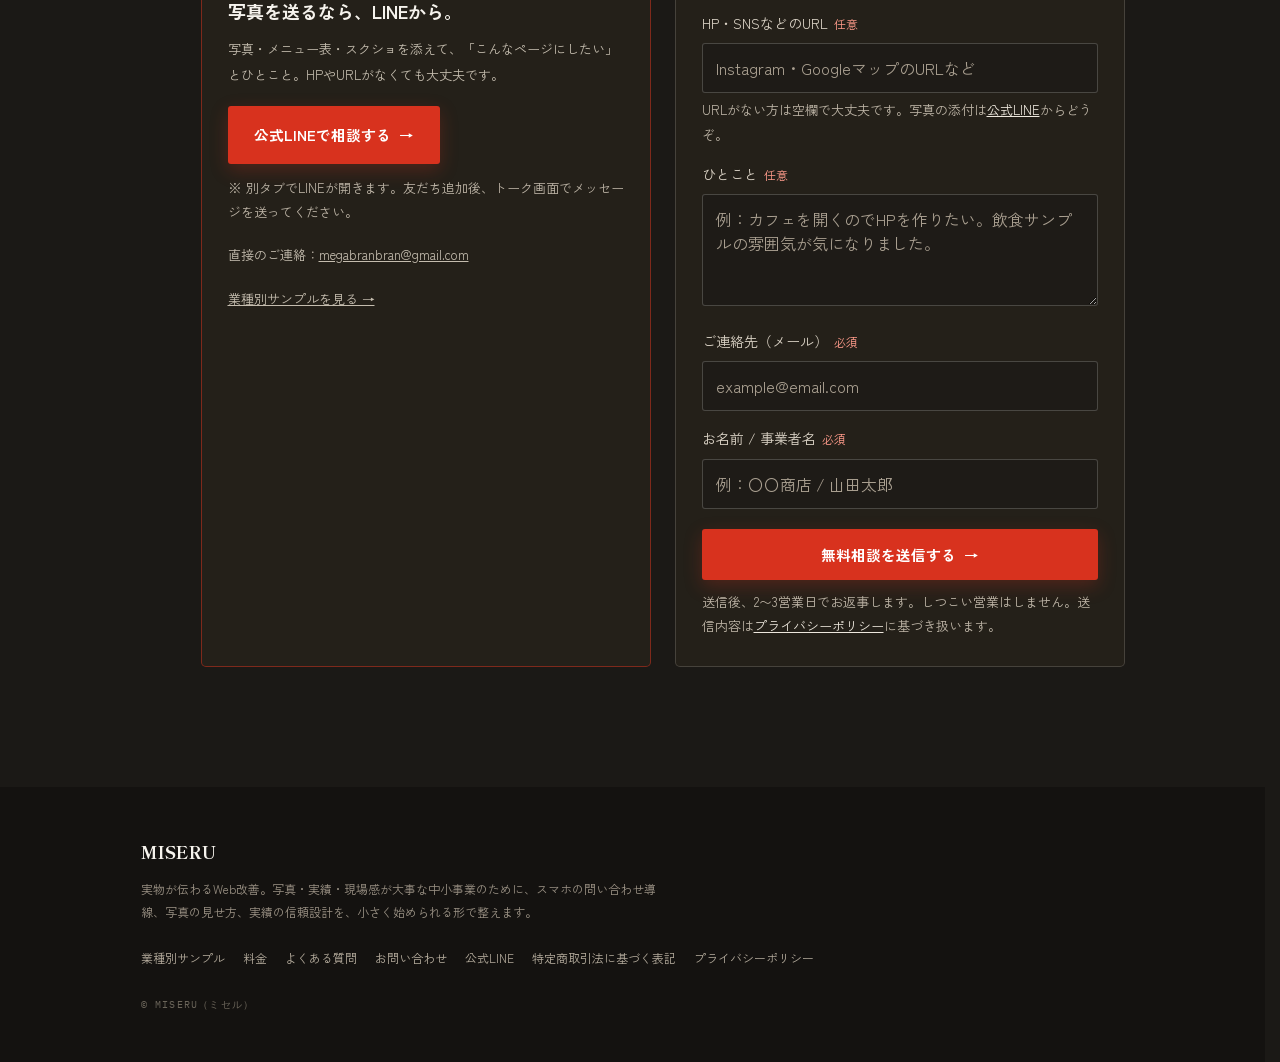
==== commit 750f1ae9: "Improve Miseru sample and consultation flow" ====
--- a/index.html
+++ b/index.html
@@ -413,7 +413,7 @@
   transition:stroke-dashoffset 1.1s var(--ease) .45s;
 }
 .plan--reco.in .maru ellipse{stroke-dashoffset:0}
-.p-notes{margin-top:30px;border-top:1px solid var(--line);padding-top:20px;font-size:12px;color:#5A5346;line-height:2.05}
+.p-notes{margin-top:22px;border-top:1px solid var(--line);padding-top:16px;font-size:12px;color:#5A5346;line-height:2.05}
 .p-add{display:grid;gap:14px;margin-top:26px}
 @media(min-width:760px){.p-add{grid-template-columns:1fr 1fr}}
 .p-add article{border:1px dashed var(--line);border-radius:4px;padding:18px 20px;font-size:12.5px;color:#4A443B}
@@ -421,12 +421,21 @@
 .p-add .p-price{font-size:19px}
 /* モニター枠 */
 .monitor{
-  margin-top:30px;border:1.5px solid var(--shu);border-radius:6px;
-  background:#fff;padding:24px 26px;position:relative;
-}
-.monitor .mtag{font-family:var(--mono);font-size:10.5px;font-weight:500;letter-spacing:.2em;color:var(--shu);text-transform:uppercase}
-.monitor p{font-size:13.5px;line-height:2;margin-top:8px}
+  margin-top:24px;border:1px solid var(--line);border-radius:5px;
+  background:#FBF9F4;position:relative;
+}
+.monitor summary{cursor:pointer;list-style:none;padding:16px 20px;font-size:13px;font-weight:700;display:flex;justify-content:space-between;gap:16px;align-items:center}
+.monitor summary::-webkit-details-marker{display:none}
+.monitor summary::after{content:"＋";color:var(--shu);font-size:18px;font-weight:400}
+.monitor[open] summary::after{content:"−"}
+.monitor p{font-size:13px;line-height:1.9;margin:0;padding:0 20px 18px;color:#5A5346}
 .monitor b{color:var(--shu-deep)}
+.pricing-conditions{margin-top:22px;border-top:1px solid var(--line);color:#5A5346}
+.pricing-conditions summary{cursor:pointer;padding:16px 0 8px;font-size:12.5px;font-weight:700;list-style:none;display:flex;align-items:center;gap:8px}
+.pricing-conditions summary::-webkit-details-marker{display:none}
+.pricing-conditions summary::before{content:"＋";color:var(--shu);font-size:17px;font-weight:400}
+.pricing-conditions[open] summary::before{content:"−"}
+.pricing-conditions .p-notes{margin-top:0;border-top:0;padding-top:4px}
 /* 料金直下CTA */
 .p-cta{display:flex;flex-wrap:wrap;gap:14px;margin-top:30px}
 .p-cta-note{margin-top:10px;font-size:11.5px;color:var(--grey)}
@@ -593,8 +602,112 @@
   html{scroll-behavior:auto}
 }
 </style>
+<style>
+/* Refinement stays in the existing paper / ink / red design system. */
+html{scrollbar-gutter:stable}
+body{letter-spacing:0}
+h1,h2,h3,h4,.btn{letter-spacing:0}
+.skip-link{position:fixed;top:8px;left:16px;z-index:100;background:var(--paper);color:var(--ink);padding:10px 16px;transform:translateY(-160%)}
+.skip-link:focus{transform:none}
+.fv{padding-top:108px;padding-bottom:64px}
+.fv-grid{align-items:center;gap:36px}
+.fv-grid>*{min-width:0}
+.fv-meta{margin-bottom:18px;gap:8px;font-size:12px;letter-spacing:0;line-height:1.65}
+.fv h1{font-size:42px;line-height:1.45;margin-bottom:18px;letter-spacing:0}
+.fv h1 .sm{font-family:var(--sans);font-size:18px;line-height:1.65;margin-top:14px}
+.fv-lead{font-size:15px;line-height:1.9;margin-bottom:20px}
+.hero-samples{display:grid;grid-template-columns:repeat(3,minmax(0,1fr));gap:10px}
+.hero-samples a{display:block;min-width:0;text-decoration:none;border:1px solid var(--line);border-radius:4px;overflow:hidden;background:var(--paper-2);transition:border-color .2s}
+.hero-samples a:hover{border-color:var(--shu)}
+.hero-samples img{width:100%;height:auto;aspect-ratio:16/9;object-fit:cover}
+.hero-samples span{display:block;padding:8px 9px;font-size:13px;font-weight:700;line-height:1.5}
+.hero-samples small{display:block;font-size:12px;color:#665E53;font-weight:400;margin-top:1px}
+.hero-sample-note{font-size:12px;line-height:1.75;color:#655D51;margin:8px 0 18px}
+.fv-cta .btn{justify-content:center;min-height:48px;padding:13px 15px;font-size:13px;gap:8px}
+.fv-cta{gap:10px;margin-bottom:12px}
+.fv-note,.proof-notes{font-size:12px;color:#655D51;line-height:1.85}
+.fv-note a{color:var(--shu-deep);display:inline-block}
+.proof-notes{margin-top:16px}
+.proof.rv{opacity:1!important;transform:none!important;transition:none!important}
+.cmp-handle{left:clamp(23px,var(--pos),calc(100% - 23px))}
+.cards3 .bd p{font-size:14px}
+.cards3 .bd .s-intent{font-size:13px;color:#C5BDAF}
+.scard .ph picture{display:block;width:100%;height:100%}
+.scard h3{font-family:var(--sans);font-size:18px;line-height:1.65}
+.sample-next{display:flex;gap:16px;align-items:center;flex-wrap:wrap;margin-top:28px;border-top:1px solid var(--line-ink);padding-top:24px}
+.sample-next p{font-size:14px;line-height:1.8;margin-right:auto}
+.sample-all{font-size:13px;color:#C5BDAF;text-underline-offset:5px}
+.sp-only{display:none}
+.plan .p-price{margin-top:auto}
+.plan{display:flex;flex-direction:column;min-width:0}
+.plan h3{font-size:19px}
+.plan-inc{flex:1}
+.monitor summary,.pricing-conditions summary{min-height:52px;font-size:14px}
+.monitor p,.pricing-conditions .p-notes{font-size:13px}
+.sheet-example-hd::before{content:'有料シートの内容例';display:block;font-family:var(--sans);font-size:12px;color:var(--shu-deep);margin-bottom:8px}
+.sheet-grid>.sheet-example{grid-column:1/-1;order:3}
+.sheet-example summary,.vs>summary{cursor:pointer;list-style:none;display:flex;align-items:center;justify-content:space-between;gap:14px;font-size:14px;font-family:var(--sans);line-height:1.8;min-height:48px}
+.sheet-example summary::-webkit-details-marker,.vs>summary::-webkit-details-marker{display:none}
+.sheet-example summary::after,.vs>summary::after{content:'+';flex:none;font-family:var(--mono);font-size:20px;color:var(--shu-soft)}
+.sheet-example[open] summary::after,.vs[open]>summary::after{content:'-'}
+.sheet-example-content,.vs-content{padding-top:20px}
+.c-grid>*,.fld{min-width:0}
+.c-form h3,.c-line h3{font-family:var(--sans)}
+.fld label{font-size:14px;color:#DDD5C8;letter-spacing:0}
+.fld label em{font-size:12px;color:#FF9B8B}
+.fld .hint,.c-form .fine,.c-line .sm{font-size:13px;color:#BEB5A7;line-height:1.85}
+.fld .hint a,.c-form .fine a{color:#EEE8DE}
+.fld input::placeholder,.fld textarea::placeholder{color:#A99F90;opacity:1}
+.fld textarea{resize:vertical;min-height:112px}
+#form-result{border:1px solid var(--line-ink);padding:22px;border-radius:4px;margin-top:18px;scroll-margin-top:88px}
+#form-result:focus{outline:2px solid var(--shu-soft);outline-offset:4px}
+#form-result .ok{padding:0}
+#form-result .btn{margin-top:16px}
+.c-line{background:#242019}
+.c-mail a{overflow-wrap:anywhere}
+.sticky .l1{background:#087F3F}
+.sticky a{min-height:48px;display:flex;align-items:center;justify-content:center;letter-spacing:0}
+.sticky.is-suppressed{display:none}
+.sec--ink :focus-visible,header :focus-visible,.drawer :focus-visible{outline-color:#FF9B8B}
+@media(min-width:960px){.fv-grid{grid-template-columns:1.06fr .94fr;gap:48px}.fv-copy .fv-cta{display:grid;grid-template-columns:1fr 1fr}}
+@media(max-width:959px){.fv-copy{max-width:600px}.proof{max-width:660px;width:100%}}
+@media(max-width:879px){
+  .fv{padding-top:94px;padding-bottom:42px}
+  .fv h1{font-size:34px;margin-bottom:14px}
+  .fv-meta{margin-bottom:14px}
+  .fv-lead{margin-bottom:16px}
+  .sec{padding-top:64px;padding-bottom:64px}
+  .fv-copy .fv-cta{display:grid;grid-template-columns:1fr}
+  .fv-cta .btn{width:100%;font-size:14px}
+  .sample-next{align-items:flex-start}
+  .sample-next p{width:100%}
+  .plan h3{font-size:21px}
+  .c-form,.c-line{padding:24px 20px}
+  .monitor summary{padding:16px}
+}
+@media(max-width:430px){
+  .fv{padding-top:86px}
+  .fv-meta{font-size:11px}
+  .fv h1{font-size:30px}
+  .fv h1 .sm{font-size:16px;margin-top:10px}
+  .fv-lead{font-size:14px;line-height:1.85}
+  .hero-samples{gap:8px}
+  .hero-samples span{padding:7px;font-size:13px}
+  .hero-samples small{font-size:12px;line-height:1.5}
+  .hero-sample-note{margin-bottom:14px}
+  .fv-grid{gap:30px}
+  .sp-only{display:initial}
+  .p-entry article,.plan{padding:22px 18px}
+  .cmp-tag{font-size:10px;padding:4px 6px;letter-spacing:0;top:10px}
+  .cmp-cap{font-size:12px;padding:30px 10px 12px}
+  .tag-b{left:10px}.tag-a{right:10px}
+}
+@media(max-width:359px){.fv h1{font-size:27px}.fv-meta{font-size:11px;margin-bottom:10px}.fv-lead{font-size:13.5px;line-height:1.75;margin-bottom:12px}.hero-samples span{padding:6px 5px}.hero-samples small{font-size:11px}}
+@media(prefers-reduced-motion:reduce){html{scroll-behavior:auto!important}*,*::before,*::after{animation:none!important;transition:none!important}.rv{opacity:1!important;transform:none!important}}
+</style>
 </head>
 <body>
+<a class="skip-link" href="#main">本文へ移動</a>
 
 <header>
   <div class="hd">
@@ -607,11 +720,11 @@
       <a href="#faq">FAQ</a>
     </nav>
     <a class="hd-cta" href="#contact" data-cta="free-consult">相談する</a>
-    <button class="burger" id="burger" aria-label="メニュー"><span></span><span></span><span></span></button>
+    <button class="burger" id="burger" aria-label="メニューを開く" aria-expanded="false" aria-controls="drawer"><span></span><span></span><span></span></button>
   </div>
 </header>
 
-<div class="drawer" id="drawer">
+<div class="drawer" id="drawer" role="dialog" aria-modal="true" aria-label="メニュー" tabindex="-1">
   <div class="ov" data-close></div>
   <div class="panel">
     <button class="x" id="drawerX" aria-label="閉じる">×</button>
@@ -626,25 +739,25 @@
   </div>
 </div>
 
+<main id="main">
 <!-- ============ FV：朱入れ ============ -->
 <section class="fv" id="top">
   <div class="wrap fv-grid">
-    <div>
-      <div class="fv-meta"><span>中小事業のための、見せ方を整える編集室</span></div>
-      <span class="draft" id="draft">「ホームページを、作り直しませんか？」</span>
-      <h1>いい仕事は、<span class="u-shu">見せ方</span>で伝わる。<span class="sm">作り直す前に、“相談されるHP”へ。</span></h1>
-      <p class="fv-lead">HP・Instagram・Googleマップ・写真の“見せ方”を直して、問い合わせにつなげます。HPがなくても大丈夫。まずは<b>無料相談</b>で、どこを直すと良くなりそうかと、費用のだいたいの目安をお返しします。</p>
-      <p class="fv-sample-link"><a href="#industry-samples" data-cta="sample-gallery">完成HPサンプルを見る →</a><span class="nt">3業種・すべて架空サンプルです</span></p>
+    <div class="fv-copy">
+      <div class="fv-meta"><span>写真・文章・相談導線を整える、HP制作・改善</span></div>
+      <h1>いい仕事は、<br><span class="u-shu">見せ方</span>で伝わる。<span class="sm">はじめてのHPも、今あるHPも。</span></h1>
+      <p class="fv-lead">Instagram・Googleマップ・写真・メニュー表から、仕事の魅力が伝わるページへ。<b>HPがなくても、写真が少なくても相談できます。</b></p>
+      <nav class="hero-samples" aria-label="3業種の架空サンプル">
+        <a href="sample-pet.html" data-cta="sample-pet"><img src="img/home/sample-pet-thumb.jpg" width="360" height="203" alt="" decoding="async"><span>ペット<small>安心を伝える</small></span></a>
+        <a href="sample-food.html" data-cta="sample-food"><img src="img/home/sample-food-thumb.jpg" width="360" height="203" alt="" decoding="async"><span>飲食<small>品と予約へ</small></span></a>
+        <a href="sample-car.html" data-cta="sample-car"><img src="img/home/sample-car-thumb.jpg" width="360" height="203" alt="" decoding="async"><span>車・バイク<small>技術を見せる</small></span></a>
+      </nav>
+      <p class="hero-sample-note">完成HPの架空サンプルです。実在店舗・制作実績ではありません。</p>
       <div class="fv-cta">
-        <a class="btn btn--shu" href="#contact" data-cta="free-consult">今あるものを送って相談する <span class="arw">→</span></a>
-        <a class="btn btn--ghost" href="https://lin.ee/8StAYYY" target="_blank" rel="noopener noreferrer" data-cta="line-consult">LINEで相談 <span class="arw">→</span></a>
+        <a class="btn btn--shu" href="#industry-samples" data-cta="sample-gallery">完成HPサンプルを見る <span class="arw">→</span></a>
+        <a class="btn btn--ghost" href="#contact" data-cta="free-consult">写真・URLで相談する <span class="arw">→</span></a>
       </div>
-      <div class="badges">
-        <span><b>◯</b>HPがなくても相談OK</span>
-        <span><b>◯</b>写真が少なくてもOK</span>
-        <span><b>◯</b>しつこい営業なし</span>
-      </div>
-      <p class="fv-note">— 無料相談は方向性とプラン目安まで。見るだけでも大丈夫です。（<a href="#pricing">料金へ →</a>）</p>
+      <p class="fv-note">無料相談は、進め方と費用の目安まで。<a href="https://lin.ee/8StAYYY" target="_blank" rel="noopener noreferrer" data-cta="line-consult">写真はLINEから →</a></p>
     </div>
 
     <div class="proof rv">
@@ -652,7 +765,7 @@
         <div class="cmp" id="cmp">
           <picture>
             <source srcset="img/home/demo-yakitori.webp" type="image/webp">
-            <img class="after" src="img/home/demo-yakitori.jpg" width="1400" height="933" alt="一眼で撮り、余白とトリミングで主役にした焼き鳥の写真">
+            <img class="after" src="img/home/demo-yakitori.jpg" width="1400" height="933" alt="一眼で撮り、余白とトリミングで主役にした焼き鳥の写真" fetchpriority="high" decoding="async">
           </picture>
           <picture>
             <source srcset="img/home/demo-yakitori-before.webp" type="image/webp">
@@ -663,13 +776,13 @@
           <div class="cmp-bar"></div>
           <div class="cmp-handle" id="handle" role="slider" tabindex="0"
                aria-label="編集前と編集後の比較。左右キーで動かせます"
-               aria-valuemin="0" aria-valuemax="100" aria-valuenow="50">◂▸</div>
+               aria-valuemin="0" aria-valuemax="100" aria-valuenow="50" aria-valuetext="編集前の表示 50%">◂▸</div>
           <div class="cmp-cap" id="cap">同じ一皿。違いは、撮り方と見せ方だけ。</div>
         </div>
       </div>
       <p class="proof-notes">
-        <b>つまみを左右に動かしてみてください。</b><br>
-        表現サンプル（AFTER：自社撮影）／実在クライアント・実在店舗ではありません<br>
+        <b>撮り方と、見せ方。その違いを実物で。</b><br>
+        表現サンプル（AFTER：自社撮影）／実在店舗・制作実績ではありません<br>
         ※ 撮影は STANDARD / PREMIUM プランに含まれます（BASIC は撮影なし）
       </p>
     </div>
@@ -683,18 +796,18 @@
     <div>
       <p class="kicker">INDUSTRY SAMPLES</p>
       <h2 class="h2 rv">あなたの業種が、<br>どう見えるようになるか。</h2>
-      <p class="lead rv">ペット・飲食・車関連の3業種で、実際に動く完成HPサンプルを用意しました。世界観が違っても、軸は「実物の良さを、写真と余白で伝える」こと。スマホでもPCでも、本物のHPと同じように動きます。</p>
-
-      <p class="s-guide rv"><b>あなたの業種なら</b> — 美容・サロン・教室・ペットは「ペット」型（安心と日々の発信）、飲食・宿・カフェは「飲食」型（品と予約導線）、車・建設・職人・工房は「車」型（技術と実物の迫力）が近いです。業種が違っても“見せ方の型”はそのまま移せます。</p>
+      <p class="lead rv">業種よりも、伝えたい印象で選んでください。安心感、品、技術の迫力。同じ「相談につなぐ」でも、見せ方は変えられます。</p>
+
+      <p class="s-guide rv"><b>美容・教室・宿・建設・工房なども。</b>この3業種に限らず、あなたの仕事に合う見せ方を相談できます。</p>
 
       <div class="cards3">
         <a class="scard rv" href="sample-pet.html" data-cta="sample-pet">
           <span class="ph"><img src="img/samples/pet/optimized/pet-hero.jpg" width="1200" height="891" alt="ペットサービス業向け完成HPサンプル（架空サンプル）" loading="lazy" decoding="async"></span>
           <span class="bd">
             <span class="no">01 — PET SERVICE</span>
-            <h3>うちのこ通い帳 <small>SAMPLE</small></h3>
-            <p>お預かりの一日を通い帳でお返しするサンプル。やわらかい色・丸ゴシック・写真の表情で「安心して預けたい」を作る方向。架空サンプルHPです。</p>
-            <p class="s-intent">ファーストビューで「何屋か」を即伝え、やわらかい写真で安心感を。お預かり記録でリピートにつなげる構成。</p>
+            <h3>安心して相談できる見せ方</h3>
+            <p>うちのこ通い帳｜ペットサービス。日々の様子・料金・FAQで、預ける前の不安に答える構成です。</p>
+            <p class="s-intent">美容・教室など、はじめて頼む不安を減らしたい仕事にも。架空サンプルです。</p>
             <span class="go">完成HPを開く →</span>
           </span>
         </a>
@@ -702,9 +815,9 @@
           <span class="ph"><picture><source srcset="img/samples/food/optimized/food-hero.webp" type="image/webp"><img src="img/samples/food/optimized/food-hero.jpg" width="1600" height="1600" alt="飲食店向け完成HPサンプル（架空サンプル）" loading="lazy" decoding="async"></picture></span>
           <span class="bd">
             <span class="no">02 — RESTAURANT</span>
-            <h3>夜小路 <small>SAMPLE</small></h3>
-            <p>七席だけの季節のおまかせサンプル。明朝・暗背景・金茶で「品と余韻」を作る方向。日本酒と季節の小皿。架空サンプルHPです。</p>
-            <p class="s-intent">品と余韻を暗色で演出し、料理写真を主役に。席数の少なさを「特別感」に変え、予約導線へ自然に流す構成。</p>
+            <h3>品を伝え、予約へつなぐ</h3>
+            <p>夜小路｜飲食店。料理写真と余白で空気感を伝え、献立・席・予約前の情報へ案内する構成です。</p>
+            <p class="s-intent">飲食・宿など、価格だけではない魅力を伝えたい仕事にも。架空サンプルです。</p>
             <span class="go">完成HPを開く →</span>
           </span>
         </a>
@@ -712,13 +825,14 @@
           <span class="ph"><img src="img/samples/car/optimized/car-hero.jpg" width="1400" height="933" alt="車関連業向け完成HPサンプル（架空サンプル）" loading="lazy" decoding="async"></span>
           <span class="bd">
             <span class="no">03 — CAR &amp; BIKE</span>
-            <h3>GRAPHIC EDITION <small>SAMPLE</small></h3>
-            <p>一台のこだわりを相談につなげるサンプル。黒×赤・大型欧文・スクロールで姿を変える粒子演出。同じ演出をあなたの業種でも。架空サンプルHPです。</p>
-            <p class="s-intent">大型写真で実物の迫力を見せ、黒×赤でプロ感を演出。スクロールで姿を変える演出で「こだわり」を伝える構成。</p>
+            <h3>技術と実物の迫力を見せる</h3>
+            <p>GRAPHIC EDITION｜車・バイク。大きな写真と操作に反応する演出で、こだわりを見せる構成です。</p>
+            <p class="s-intent">建設・工房など、仕事の質を実物で示したい仕事にも。演出の強さは調整できます。架空サンプルです。</p>
             <span class="go">完成HPを開く →</span>
           </span>
         </a>
       </div>
+      <div class="sample-next rv"><p>近いイメージがあったら、<br class="sp-only">サンプル名をひとこと添えて。</p><a class="btn btn--ghost" href="#contact" data-cta="free-consult">この見せ方を相談する <span class="arw">→</span></a><a class="sample-all" href="sample.html">3つをもう少し比べる →</a></div>
 
       <div class="honesty rv">
         <p class="hh">編集後記 — HONESTY NOTE</p>
@@ -760,8 +874,8 @@
     <div class="rail"><span>整えること — EDIT</span></div>
     <div>
       <p class="kicker">WHAT WE DO</p>
-      <h2 class="h2 rv">作り直さなくても、<br>整えるだけで相談されやすくなります。</h2>
-      <p class="lead rv">写真が小さい・スマホで問い合わせしにくい・古く見える——それだけで損をしていることがあります。いまあるサイトやSNSを活かして、効くところから整えます。</p>
+      <h2 class="h2 rv">今あるHPを整える。<br>はじめてのHPをつくる。</h2>
+      <p class="lead rv">写真や投稿を活かす方法も、撮影から整える方法も。仕事の魅力と、相談までの流れを一緒に組み立てます。</p>
       <div class="do3">
         <article class="rv">
           <span class="no">01 ／ PHOTO</span>
@@ -867,7 +981,9 @@
           <article class="rv"><span class="sq"></span><div><h3>必要な範囲と費用の目安</h3><p>制作・改善が必要な場合だけ、範囲と目安を。押し売りはしません。</p></div></article>
         </div>
 
-        <div class="sheet-example rv">
+        <details class="sheet-example rv">
+          <summary>初回見立てシートの詳しい見本を見る（架空例）</summary>
+          <div class="sheet-example-content">
           <p class="sheet-example-hd">今あるものを送ると、たとえばこんな形で返します。</p>
           <p class="sheet-example-sub">架空例：外壁リフォーム工務店のHPを見た場合</p>
           <dl class="sheet-example-dl">
@@ -883,7 +999,8 @@
             <dd>まずはトップページのファーストビューだけ整えて、問い合わせ導線を1本通す。全ページの作り直しは、その反応を見てからで十分です。</dd>
           </dl>
           <p class="sheet-example-note">※これは架空の工務店を例にした見本です。実在する会社ではありません。</p>
-        </div>
+          </div>
+        </details>
 
         <div class="rv">
           <div class="a4">
@@ -935,13 +1052,15 @@
         <p class="pr">¥9,800〜<small>所要 約1週間／A4数枚</small></p>
         <p class="juto">ご依頼に進んだ場合、<b>¥9,800 は制作費から全額充当</b>します。見立てだけで終えても大丈夫です。</p>
         <div class="fv-cta" style="margin-top:16px">
-          <a class="btn btn--shu" href="#contact" data-cta="free-consult">今あるものを送って相談する <span class="arw">→</span></a>
+          <a class="btn btn--shu" href="#contact" data-cta="free-consult">写真・URLで相談する <span class="arw">→</span></a>
           <a class="btn btn--ghost" href="#industry-samples" data-cta="sample-gallery">完成HPサンプルを見る</a>
         </div>
         <p class="s-disc" style="margin-top:14px">※これは初回見立てシートの見本です。実在するクライアント事例ではありません。</p>
       </div>
 
-      <div class="vs rv">
+      <details class="vs rv">
+        <summary>無料相談と有料シートの違いを詳しく見る</summary>
+        <div class="vs-content">
         <h3 class="vs-title">「無料相談」と「初回見立てシート」の違い。</h3>
         <p class="vs-lead">まずは無料で方向性を確認できます。具体的な改善案やラフが必要な場合だけ、見立てシートへ進めます。</p>
         <div class="vs-grid">
@@ -979,7 +1098,8 @@
         <div class="vs-cta">
           <a href="#contact" data-cta="free-consult">まずは無料で方向性を聞く →</a>
         </div>
-      </div>
+        </div>
+      </details>
     </div>
   </div>
 </section>
@@ -1057,28 +1177,31 @@
         </article>
       </div>
 
-      <div class="monitor rv">
-        <p class="mtag">Monitor — 先着3社</p>
-        <p>先着3社モニター枠｜掲載許可とご感想をいただける方に、STANDARD相当（通常 ¥298,000〜）を<b>¥238,400〜（20%OFF）</b>でご提供します。制作完了後、実績として Before / After を掲載させていただきます。</p>
-      </div>
+      <details class="monitor rv">
+        <summary>先着3社のモニター枠を見る</summary>
+        <p>掲載許可とご感想をいただける方に、STANDARD相当（通常 ¥298,000〜）を<b>¥238,400〜（20%OFF）</b>でご提供します。制作完了後、実績として Before / After を掲載させていただきます。</p>
+      </details>
 
       <div class="p-add">
         <article class="rv"><b>追加撮影</b>店舗・商品・施工・人物など、必要な写真を整理して撮影します。単体撮影のみは要相談。<div class="p-price">+¥120,000〜<small>制作プランに追加</small></div></article>
         <article class="rv"><b>継続更新・運用</b>公開後の写真差し替え・実績追加・文章更新。必要な月だけ相談できます。<div class="p-price">¥9,800〜/月<small>必要な月だけ</small></div></article>
       </div>
 
-      <div class="p-notes rv">
-        ※ 写真が揃っている方は、STANDARD / PREMIUM を<b>撮影分 −¥100,000</b> でご提案します。<br>
-        ※ 無料相談・初回見立てシートに撮影は含まれません。撮影が必要な場合は STANDARD / PREMIUM、または追加撮影（+¥120,000〜）をご検討ください。<br>
-        ※ お支払いは着手時50%・公開時50%です。<br>
-        ※ 納期は撮影日程・素材状況により前後します。金額は内容により前後し、確定見積もりは初回見立てシート以降でお出しします。
-      </div>
+      <details class="pricing-conditions rv">
+        <summary>撮影・支払い・納期の補足を見る</summary>
+        <div class="p-notes">
+          ※ 写真が揃っている方は、STANDARD / PREMIUM を<b>撮影分 −¥100,000</b> でご提案します。<br>
+          ※ 無料相談・初回見立てシート・BASICに撮影は含まれません。撮影が必要な場合は STANDARD / PREMIUM、または追加撮影（+¥120,000〜）をご検討ください。<br>
+          ※ お支払いは着手時50%・公開時50%です。<br>
+          ※ 納期は撮影日程・素材状況により前後します。金額は内容により前後し、確定見積もりは初回見立てシート以降でお出しします。
+        </div>
+      </details>
 
       <div class="p-cta">
         <a href="#contact" class="btn btn--shu" data-cta="free-consult">無料相談で目安を聞く <span class="arw">→</span></a>
         <a href="https://lin.ee/8StAYYY" target="_blank" rel="noopener noreferrer" class="btn btn--ghost" data-cta="line-consult">LINEで相談する <span class="arw">→</span></a>
       </div>
-      <p class="p-cta-note">¥0・入力1分・しつこい営業はしません。</p>
+      <p class="p-cta-note">無料相談では、進め方と費用の目安をお返しします。しつこい営業はしません。</p>
     </div>
   </div>
 </section>
@@ -1089,8 +1212,8 @@
     <div class="rail"><span>理由 — WHY</span></div>
     <div>
       <p class="kicker">WHY NOT CHEAP</p>
-      <h2 class="h2 rv">安く作るだけなら、<br>今は誰でもできます。</h2>
-      <p class="lead rv">Wix・ペライチ・CanvaでHPは作れます。ココナラで数万円の制作も頼めます。AIに任せれば、それっぽいページは数分でできます。——それでも「問い合わせが来ない」なら、足りないのは"ページ"ではなく"見せ方の設計"です。</p>
+      <h2 class="h2 rv">作るだけでなく、<br>伝わる順番まで。</h2>
+      <p class="lead rv">何を頼めるのか。どんな仕事をしているのか。次に何をすればいいのか。訪れた人が判断できるよう、写真・文章・相談導線をひとつの流れに整えます。</p>
 
       <div class="why-grid">
         <article class="why-card rv">
@@ -1128,7 +1251,7 @@
           <ul>
             <li>HPはあるけど、問い合わせにつながっていない</li>
             <li>写真や実績はあるのに、見せ方がわからない</li>
-            <li>Instagram・Googleマップはやっているが、HPが古いまま</li>
+            <li>Instagram・Googleマップから、はじめてのHPを作りたい</li>
             <li>Web制作会社に頼むほどではないが、自分では直せない</li>
             <li>「ちゃんと見えるHP」が欲しいが、何から手をつけるかわからない</li>
           </ul>
@@ -1185,7 +1308,7 @@
     <div>
       <p class="kicker">FLOW</p>
       <h2 class="h2 rv">進め方。お金がかかるのは、納得してからです。</h2>
-      <p class="lead rv">押し売りはしません。まずは改善点だけ見て、必要なときだけお手伝いします。</p>
+      <p class="lead rv">最初のお返事は、進め方と費用の目安まで。具体的な改善案・制作は、内容と金額にご承諾いただいてから進めます。</p>
       <ol class="flow">
         <li class="rv"><span class="cn"></span><div><h3>今あるものを送る <span class="yen">¥0</span></h3><p>HP・Instagram・Googleマップ・写真など、何でも大丈夫です。</p></div></li>
         <li class="rv"><span class="cn"></span><div><h3>無料のお返事 <span class="yen">¥0・2〜3営業日</span></h3><p>方向性と、合いそうなプラン・費用目安をお返しします。見るだけでもOK。</p></div></li>
@@ -1206,6 +1329,14 @@
       <h2 class="h2 rv">よくあるご質問。</h2>
       <div class="faq rv">
         <details class="qa">
+          <summary>HPもURLもないのですが、相談できますか？</summary>
+          <p class="ans">はい。Instagram・Googleマップ・メニュー表など、今ある情報から相談できます。何もまとまっていなくても、業種と「どんなページを作りたいか」をひとこと教えてください。写真はLINEから、URLや文章はフォームから送れます。</p>
+        </details>
+        <details class="qa">
+          <summary>3業種以外の仕事でも頼めますか？</summary>
+          <p class="ans">はい。ペット・飲食・車は、見せ方の違いを確かめるための架空サンプルです。実在店舗・制作実績ではありません。美容・教室・宿・建設・工房なども、目的に合う表現と相談導線をご提案します。気になったサンプル名を添えて相談してください。</p>
+        </details>
+        <details class="qa">
           <summary>相談すると、しつこく営業されませんか？</summary>
           <p class="ans">しません。まずは無料相談で、方向性と合いそうなプラン目安をお返しするだけです。具体的な改善案・ラフは初回見立てシートから。続けるかどうかは、ご覧になってから決めていただけます。不要ならそのままで大丈夫です。</p>
         </details>
@@ -1219,7 +1350,7 @@
         </details>
         <details class="qa">
           <summary>制作会社に頼まなくて大丈夫ですか？</summary>
-          <p class="ans">大きく作り直すなら、専門の制作会社がしっかりしています。MISERUは“その手前”で、今のページの見せ方だけを整える役割です。無料相談では方向性と合いそうなプラン目安まで確認できます。具体的な整理は、初回見立てシートでご判断いただけます。</p>
+          <p class="ans">MISERUは、写真・文章・相談導線をまとめて整える小規模事業向けのHP制作・改善サービスです。既存HPの改善も、新しいHPの制作も相談できます。EC・会員機能・予約システムの独自開発など、対応範囲外のご相談は先にお伝えします。</p>
         </details>
         <details class="qa">
           <summary>AIで作ったHPとの違いは何ですか？</summary>
@@ -1306,10 +1437,12 @@
   "@context": "https://schema.org",
   "@type": "FAQPage",
   "mainEntity": [
+    {"@type":"Question","name":"HPもURLもないのですが、相談できますか？","acceptedAnswer":{"@type":"Answer","text":"はい。Instagram・Googleマップ・メニュー表など、今ある情報から相談できます。何もまとまっていなくても、業種と「どんなページを作りたいか」をひとこと教えてください。写真はLINEから、URLや文章はフォームから送れます。"}},
+    {"@type":"Question","name":"3業種以外の仕事でも頼めますか？","acceptedAnswer":{"@type":"Answer","text":"はい。ペット・飲食・車は、見せ方の違いを確かめるための架空サンプルです。実在店舗・制作実績ではありません。美容・教室・宿・建設・工房なども、目的に合う表現と相談導線をご提案します。気になったサンプル名を添えて相談してください。"}},
     {"@type":"Question","name":"相談すると、しつこく営業されませんか？","acceptedAnswer":{"@type":"Answer","text":"しません。まずは無料相談で、方向性と合いそうなプラン目安をお返しするだけです。具体的な改善案・ラフは初回見立てシートから。続けるかどうかは、ご覧になってから決めていただけます。不要ならそのままで大丈夫です。"}},
     {"@type":"Question","name":"本当に無料ですか？","acceptedAnswer":{"@type":"Answer","text":"無料相談（方向性と合いそうなプラン目安まで）は無料です。具体的な改善案・写真選定・文章案・レイアウト案は、初回見立てシート（¥9,800〜）から対応しています。費用が発生する作業は、必ず範囲と金額をお見せして、ご承諾いただいてからです。"}},
     {"@type":"Question","name":"なぜ無料相談を置いているんですか？","acceptedAnswer":{"@type":"Answer","text":"料金やお見積もりだけ先に見せられても、判断しづらいと思うからです。無料相談で方向性と合いそうなプラン目安をお伝えし、続けるかどうかをまず決めていただきます。具体的な整理（写真選定・文章・導線・ラフ）は、初回見立てシートで1ページにまとめてお返しします。段階的に進めていただける入り口として用意しています。"}},
-    {"@type":"Question","name":"制作会社に頼まなくて大丈夫ですか？","acceptedAnswer":{"@type":"Answer","text":"大きく作り直すなら、専門の制作会社がしっかりしています。MISERUは“その手前”で、今のページの見せ方だけを整える役割です。無料相談では方向性と合いそうなプラン目安まで確認できます。具体的な整理は、初回見立てシートでご判断いただけます。"}},
+    {"@type":"Question","name":"制作会社に頼まなくて大丈夫ですか？","acceptedAnswer":{"@type":"Answer","text":"MISERUは、写真・文章・相談導線をまとめて整える小規模事業向けのHP制作・改善サービスです。既存HPの改善も、新しいHPの制作も相談できます。EC・会員機能・予約システムの独自開発など、対応範囲外のご相談は先にお伝えします。"}},
     {"@type":"Question","name":"AIで作ったHPとの違いは何ですか？","acceptedAnswer":{"@type":"Answer","text":"AIツールは、安く早く“ページの形”を作るのが得意です。MISERUは、すでにある実物（写真・実績・現場）を、どう見せれば伝わるかを人が考えて整えます。作る前の「今の見え方を確かめたい」「実物の良さが伝わっていない」段階に向いています。"}},
     {"@type":"Question","name":"いきなり作り直しになりませんか？","acceptedAnswer":{"@type":"Answer","text":"なりません。今のサイトを活かして、写真・文章・スマホ導線を整えるところから始めます。作り直しが必要な場合も、範囲と費用の目安を先にお見せしてから判断いただけます。"}},
     {"@type":"Question","name":"まだ作り直すか決めていなくても大丈夫ですか？","acceptedAnswer":{"@type":"Answer","text":"大丈夫です。むしろ決める前の方が向いています。初回見立てシート（¥9,800〜）で「整えるだけで十分か」「作り直した方がよいか」の判断材料を整理します。急いで決めていただく必要はありません。"}},
@@ -1351,14 +1484,14 @@
     <div class="rail"><span>相談 — CONTACT</span></div>
     <div>
       <p class="kicker">CONTACT</p>
-      <h2 class="final-h rv">まずは、1ページから<br>見せ方を相談してみませんか。</h2>
-      <p class="final-p rv">HP・Instagram・Googleマップ・写真・メニュー表など、今あるものを教えていただければ、まずは無料でお返事します。しつこい営業はしません。</p>
+      <h2 class="final-h rv">HPがあっても、なくても。<br>まずは、見せ方の相談から。</h2>
+      <p class="final-p rv">写真・URL・Instagram、または業種とひとことだけでも。無料相談では、合う進め方と費用の目安を2〜3営業日でお返しします。具体的な改善案・制作は、ご承諾後に進めます。</p>
 
       <div class="c-grid">
         <div class="c-line rv">
-          <span class="ctag">LINE — 早い・写真も送れる</span>
-          <h3>LINEで気軽に相談できます</h3>
-          <p>サイトURL・Instagram・写真やスクショを送るだけでOK。フォームが面倒な方は、LINEからどうぞ。</p>
+          <span class="ctag">LINE — 写真・スクショを送りたい方</span>
+          <h3>写真を送るなら、LINEから。</h3>
+          <p>写真・メニュー表・スクショを添えて、「こんなページにしたい」とひとこと。HPやURLがなくても大丈夫です。</p>
           <a class="btn btn--shu" href="https://lin.ee/8StAYYY" target="_blank" rel="noopener noreferrer" data-cta="line-consult">公式LINEで相談する <span class="arw">→</span></a>
           <p class="sm">※ 別タブでLINEが開きます。友だち追加後、トーク画面でメッセージを送ってください。</p>
           <p class="c-mail">直接のご連絡：<a href="mailto:megabranbran@gmail.com">megabranbran@gmail.com</a></p>
@@ -1366,38 +1499,39 @@
         </div>
 
         <form id="contact-form" class="c-form rv" action="https://formsubmit.co/megabranbran@gmail.com" method="POST">
-          <h3>フォームで相談する</h3>
+          <h3>URL・文章なら、フォームから。</h3>
           <input type="hidden" name="_subject" value="ミセル：無料相談のお問い合わせ">
           <input type="hidden" name="_captcha" value="false">
           <input type="hidden" name="_template" value="table">
           <input type="text" name="_honey" style="display:none" tabindex="-1" autocomplete="off">
           <input type="hidden" name="_autoresponse" value="このたびはミセル（MISERU）にご相談いただき、ありがとうございます。内容を確認し、2〜3営業日を目安に返信します。写真がある方も、ない方も大丈夫です。必要な範囲を確認したうえで、合う進め方をご提案します。しつこく営業はしません。見るだけ、相談だけでも大丈夫です。— MISERU（ミセル）">
           <div class="fld">
-            <label for="f-url">HP / Instagram / Googleマップ など<em>任意・あると具体的になります</em></label>
-            <input id="f-url" type="text" name="url" placeholder="https:// / Instagram / GoogleマップのURL" inputmode="url" autocomplete="url">
-            <p class="hint">HPがなくても大丈夫です。写真やスクショを送りたい方は、LINEのほうが早いです（<a href="https://lin.ee/8StAYYY" target="_blank" rel="noopener noreferrer">公式LINEを開く →</a>）。</p>
+            <label for="f-url">HP・SNSなどのURL<em>任意</em></label>
+            <input id="f-url" type="text" name="url" placeholder="Instagram・GoogleマップのURLなど" inputmode="url" autocomplete="url" aria-describedby="f-url-hint">
+            <p class="hint" id="f-url-hint">URLがない方は空欄で大丈夫です。写真の添付は<a href="https://lin.ee/8StAYYY" target="_blank" rel="noopener noreferrer">公式LINE</a>からどうぞ。</p>
           </div>
           <div class="fld">
-            <label for="f-name">お名前 / 事業者名<em>必須</em></label>
-            <input id="f-name" type="text" name="name" placeholder="例：〇〇商店 / 山田太郎" autocomplete="name" required>
+            <label for="f-msg">ひとこと<em>任意</em></label>
+            <textarea id="f-msg" name="message" rows="3" placeholder="例：カフェを開くのでHPを作りたい。飲食サンプルの雰囲気が気になりました。"></textarea>
           </div>
           <div class="fld">
             <label for="f-email">ご連絡先（メール）<em>必須</em></label>
             <input id="f-email" type="email" name="email" placeholder="example@email.com" autocomplete="email" required>
           </div>
           <div class="fld">
-            <label for="f-msg">ひとこと<em>任意</em></label>
-            <textarea id="f-msg" name="message" rows="3" placeholder="気になっていること、増やしたい問い合わせ・予約など"></textarea>
+            <label for="f-name">お名前 / 事業者名<em>必須</em></label>
+            <input id="f-name" type="text" name="name" placeholder="例：〇〇商店 / 山田太郎" autocomplete="name" required>
           </div>
           <button type="submit" class="btn btn--shu" data-cta="free-consult">無料相談を送信する <span class="arw">→</span></button>
           <p class="fine">送信後、2〜3営業日でお返事します。しつこい営業はしません。送信内容は<a href="privacy.html">プライバシーポリシー</a>に基づき扱います。</p>
         </form>
-        <div id="form-result" aria-live="polite"></div>
+        <div id="form-result" aria-live="polite" tabindex="-1"></div>
       </div>
     </div>
   </div>
 </section>
 
+</main>
 <footer>
   <div class="ft">
     <div class="ft-logo">MISERU</div>
@@ -1429,10 +1563,32 @@
   var drawer = document.getElementById('drawer');
   var burger = document.getElementById('burger');
   if(drawer && burger){
-    burger.addEventListener('click', function(){ drawer.classList.add('open'); });
-    document.getElementById('drawerX').addEventListener('click', function(){ drawer.classList.remove('open'); });
+    var oldFocus;
+    function setDrawer(open){
+      drawer.classList.toggle('open', open);
+      burger.setAttribute('aria-expanded', String(open));
+      burger.setAttribute('aria-label', open ? 'メニューを閉じる' : 'メニューを開く');
+      document.body.style.overflow = open ? 'hidden' : '';
+      if(open) oldFocus = document.activeElement;
+      document.querySelectorAll('header, main, footer, .sticky, .skip-link').forEach(function(el){ el.inert = open; });
+      if(open){ document.getElementById('drawerX').focus(); }
+      else if(oldFocus){ oldFocus.focus(); }
+    }
+    burger.addEventListener('click', function(){ setDrawer(true); });
+    document.getElementById('drawerX').addEventListener('click', function(){ setDrawer(false); });
     drawer.querySelectorAll('[data-close]').forEach(function(el){
-      el.addEventListener('click', function(){ drawer.classList.remove('open'); });
+      el.addEventListener('click', function(){ setDrawer(false); });
+    });
+    drawer.addEventListener('keydown', function(e){
+      if(e.key === 'Escape'){ e.preventDefault(); setDrawer(false); }
+      if(e.key !== 'Tab') return;
+      var controls = Array.from(drawer.querySelectorAll('button, a[href]'));
+      var first = controls[0], last = controls[controls.length - 1];
+      if(e.shiftKey && document.activeElement === first){ e.preventDefault(); last.focus(); }
+      else if(!e.shiftKey && document.activeElement === last){ e.preventDefault(); first.focus(); }
+    });
+    window.addEventListener('resize', function(){
+      if(innerWidth >= 880 && drawer.classList.contains('open')) setDrawer(false);
     });
   }
 
@@ -1452,9 +1608,10 @@
     function setPos(clientX){
       var r = cmp.getBoundingClientRect();
       var p = (clientX - r.left) / r.width * 100;
-      p = Math.max(2, Math.min(98, p));
+      p = Math.max(0, Math.min(100, p));
       cmp.style.setProperty('--pos', p + '%');
       handle.setAttribute('aria-valuenow', Math.round(p));
+      handle.setAttribute('aria-valuetext', '編集前の表示 ' + Math.round(p) + '%');
       if(cap){
         cap.textContent = p < 40 ? '炭の香りまで、伝わる一皿。— 光・寄り・余白で「主役」にする'
                  : p > 60 ? 'スマホで、そのまま。— 記録には十分。でも、主役になれていない'
@@ -1474,15 +1631,9 @@
       var r = cmp.getBoundingClientRect();
       if(e.key === 'ArrowLeft'){ e.preventDefault(); setPos(r.left + r.width * (now - 4) / 100); }
       if(e.key === 'ArrowRight'){ e.preventDefault(); setPos(r.left + r.width * (now + 4) / 100); }
+      if(e.key === 'Home'){ e.preventDefault(); setPos(r.left); }
+      if(e.key === 'End'){ e.preventDefault(); setPos(r.right); }
     });
-    /* 初回だけ、つまみが軽く揺れて「動かせる」ことを伝える */
-    if(!reduce){
-      var demo = [50,42,58,50], i = 0;
-      var t = setInterval(function(){
-        if(dragging || i >= demo.length){ clearInterval(t); return; }
-        cmp.style.setProperty('--pos', demo[i] + '%'); i++;
-      }, 550);
-    }
   }
 
   /* --- スクロールリビール（kicker朱線・チェック・朱丸も共通IOで） --- */
@@ -1564,6 +1715,16 @@
       });
     });
   }
+
+  var sticky = document.querySelector('.sticky');
+  if(sticky && 'IntersectionObserver' in window){
+    new IntersectionObserver(function(entries){
+      sticky.classList.toggle('is-suppressed', entries[0].isIntersecting);
+    }, {threshold:0}).observe(document.getElementById('contact'));
+  }
+  document.querySelectorAll('.faq-more-btn .txt').forEach(function(label){
+    label.textContent = 'もっと見る（' + document.querySelectorAll('#faq-rest .qa').length + '問）';
+  });
 })();
 </script>
 <!-- Cloudflare Web Analytics --><script defer src='https://static.cloudflareinsights.com/beacon.min.js' data-cf-beacon='{"token": "488a9cb636c342efa6f8796ad615bf1c"}'></script><!-- End Cloudflare Web Analytics -->
